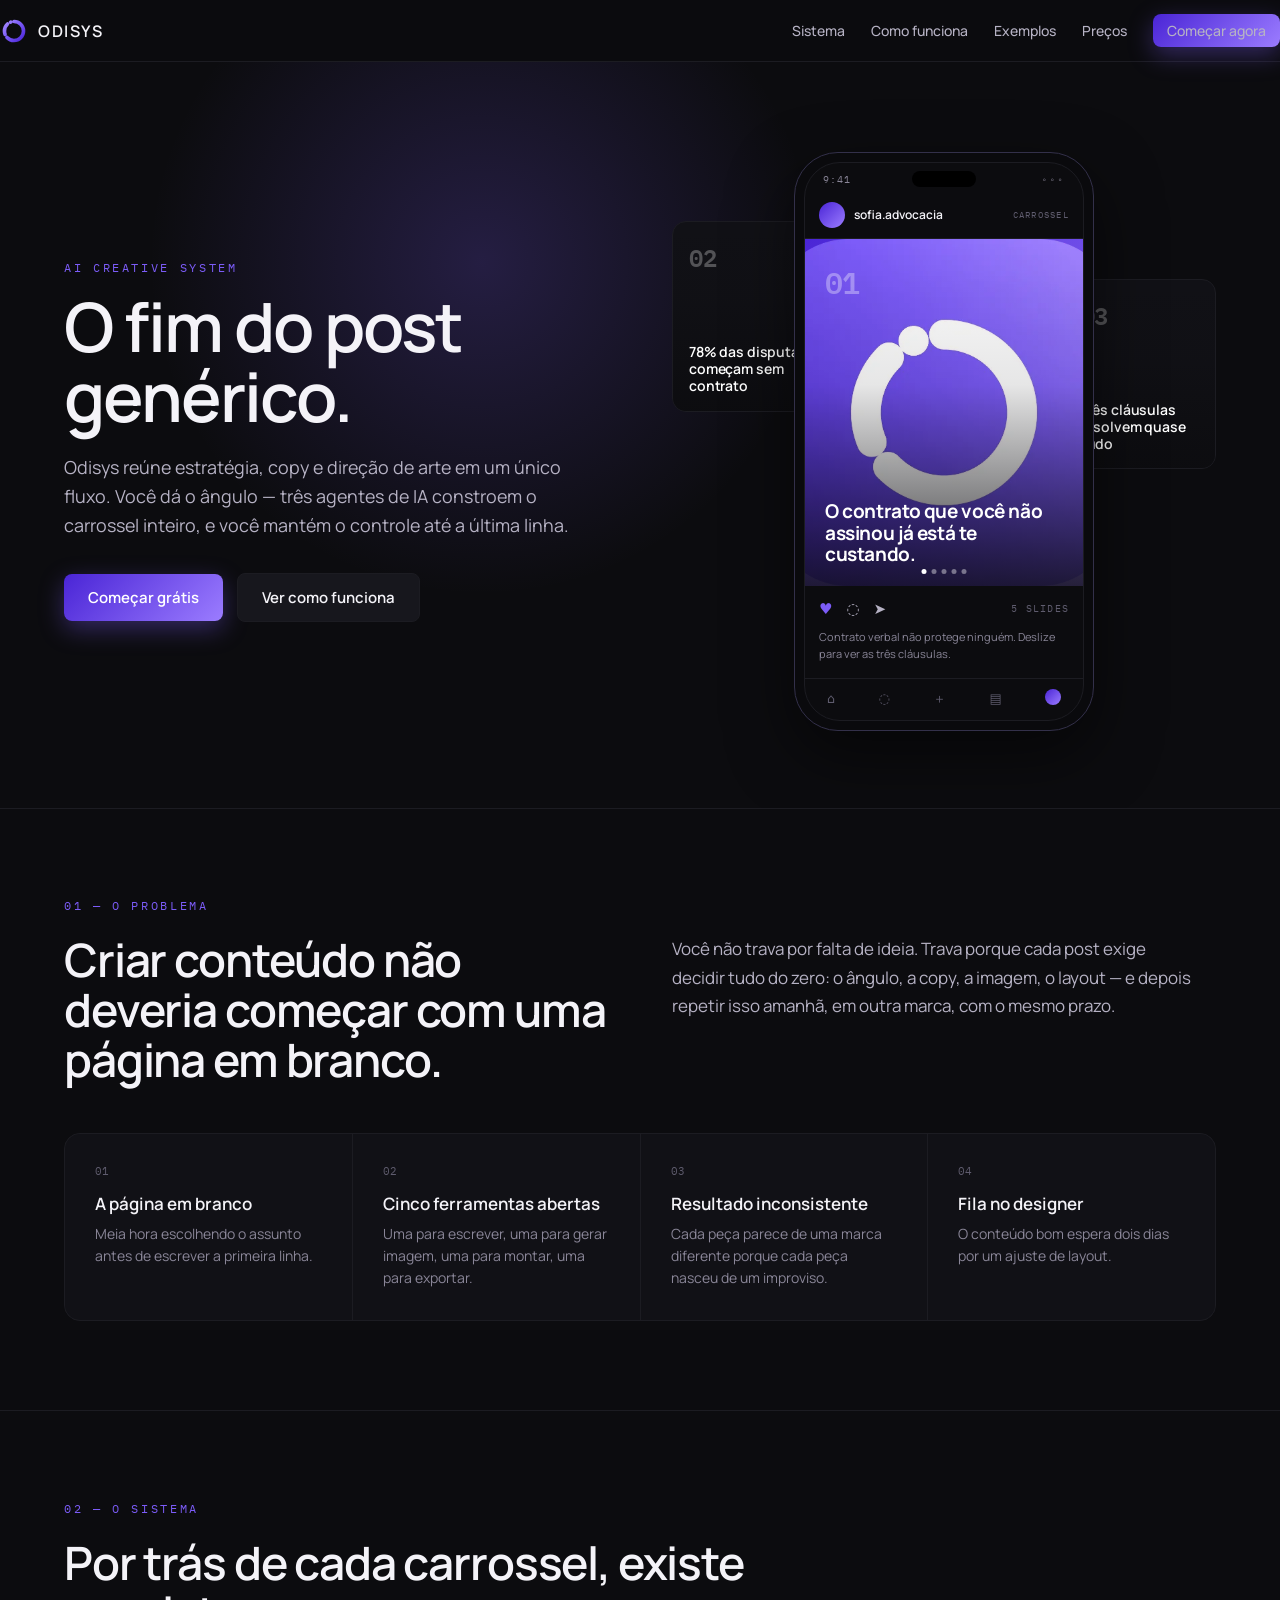
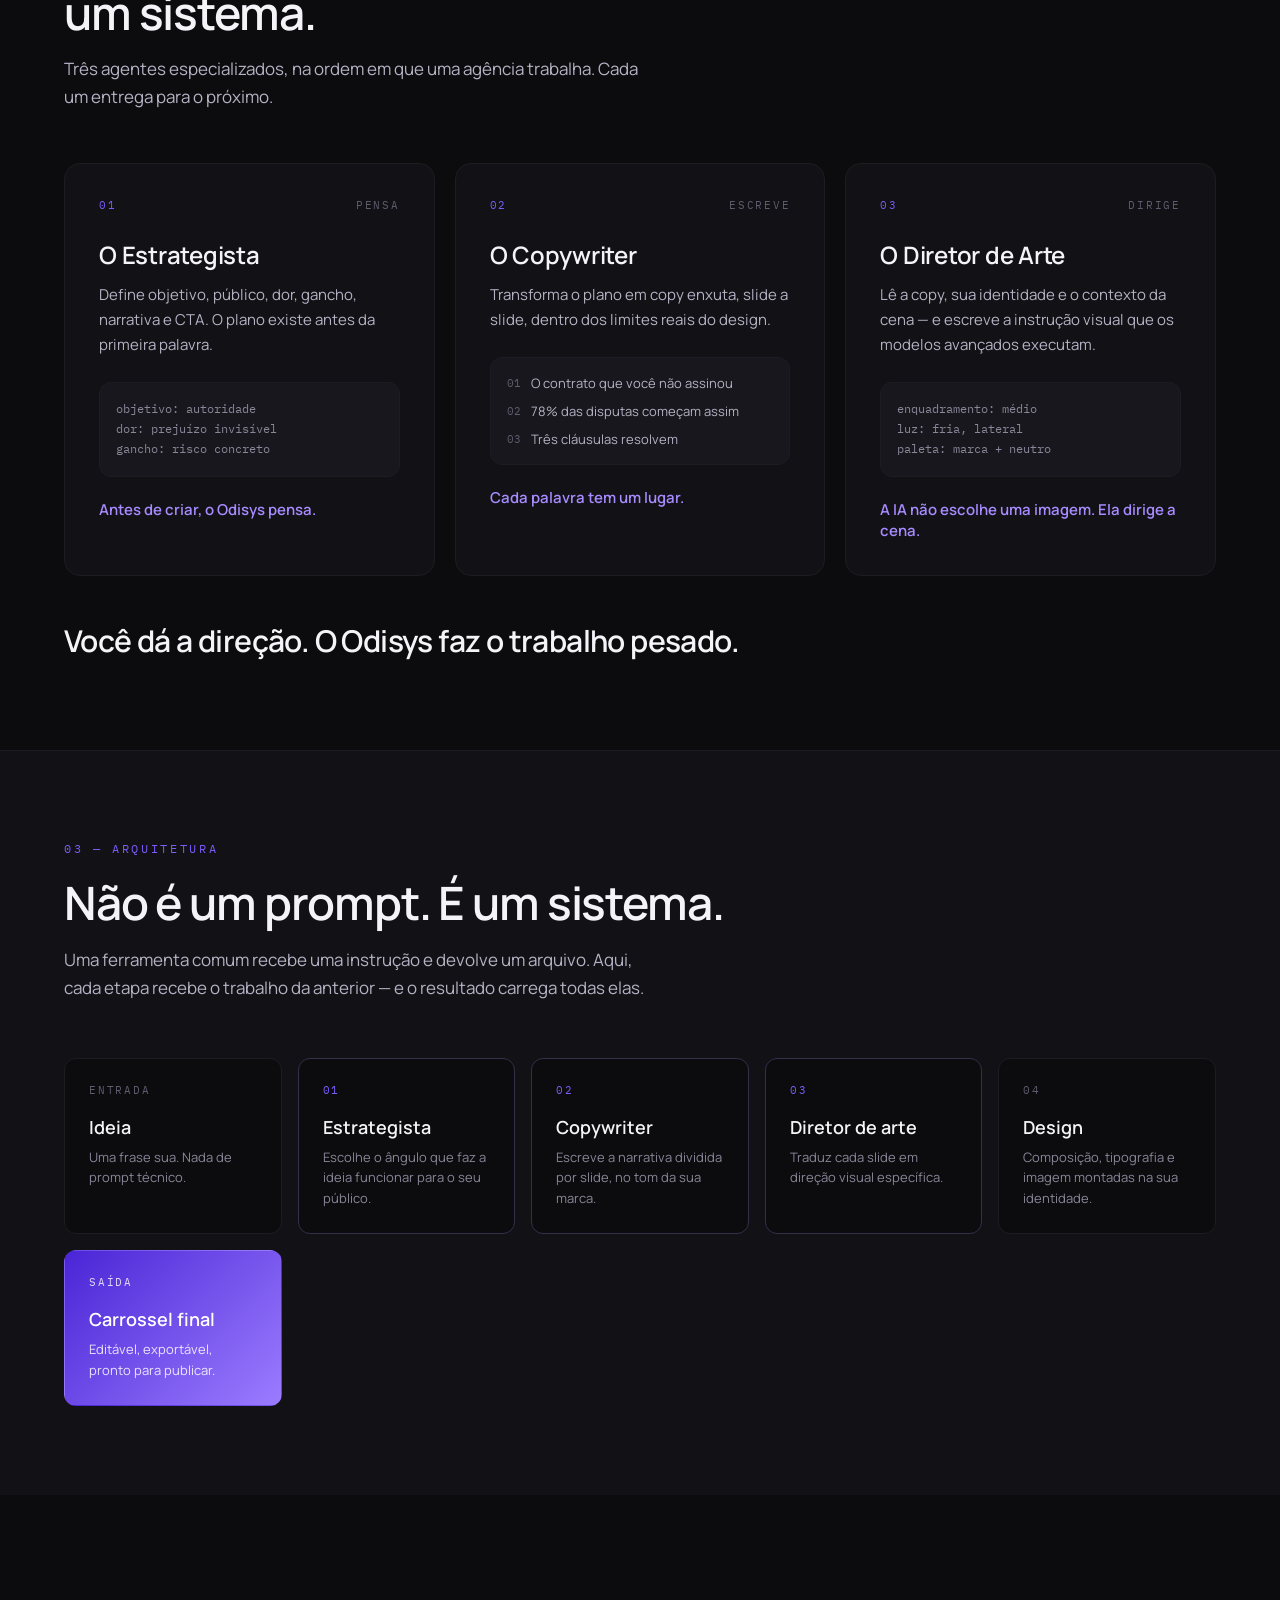
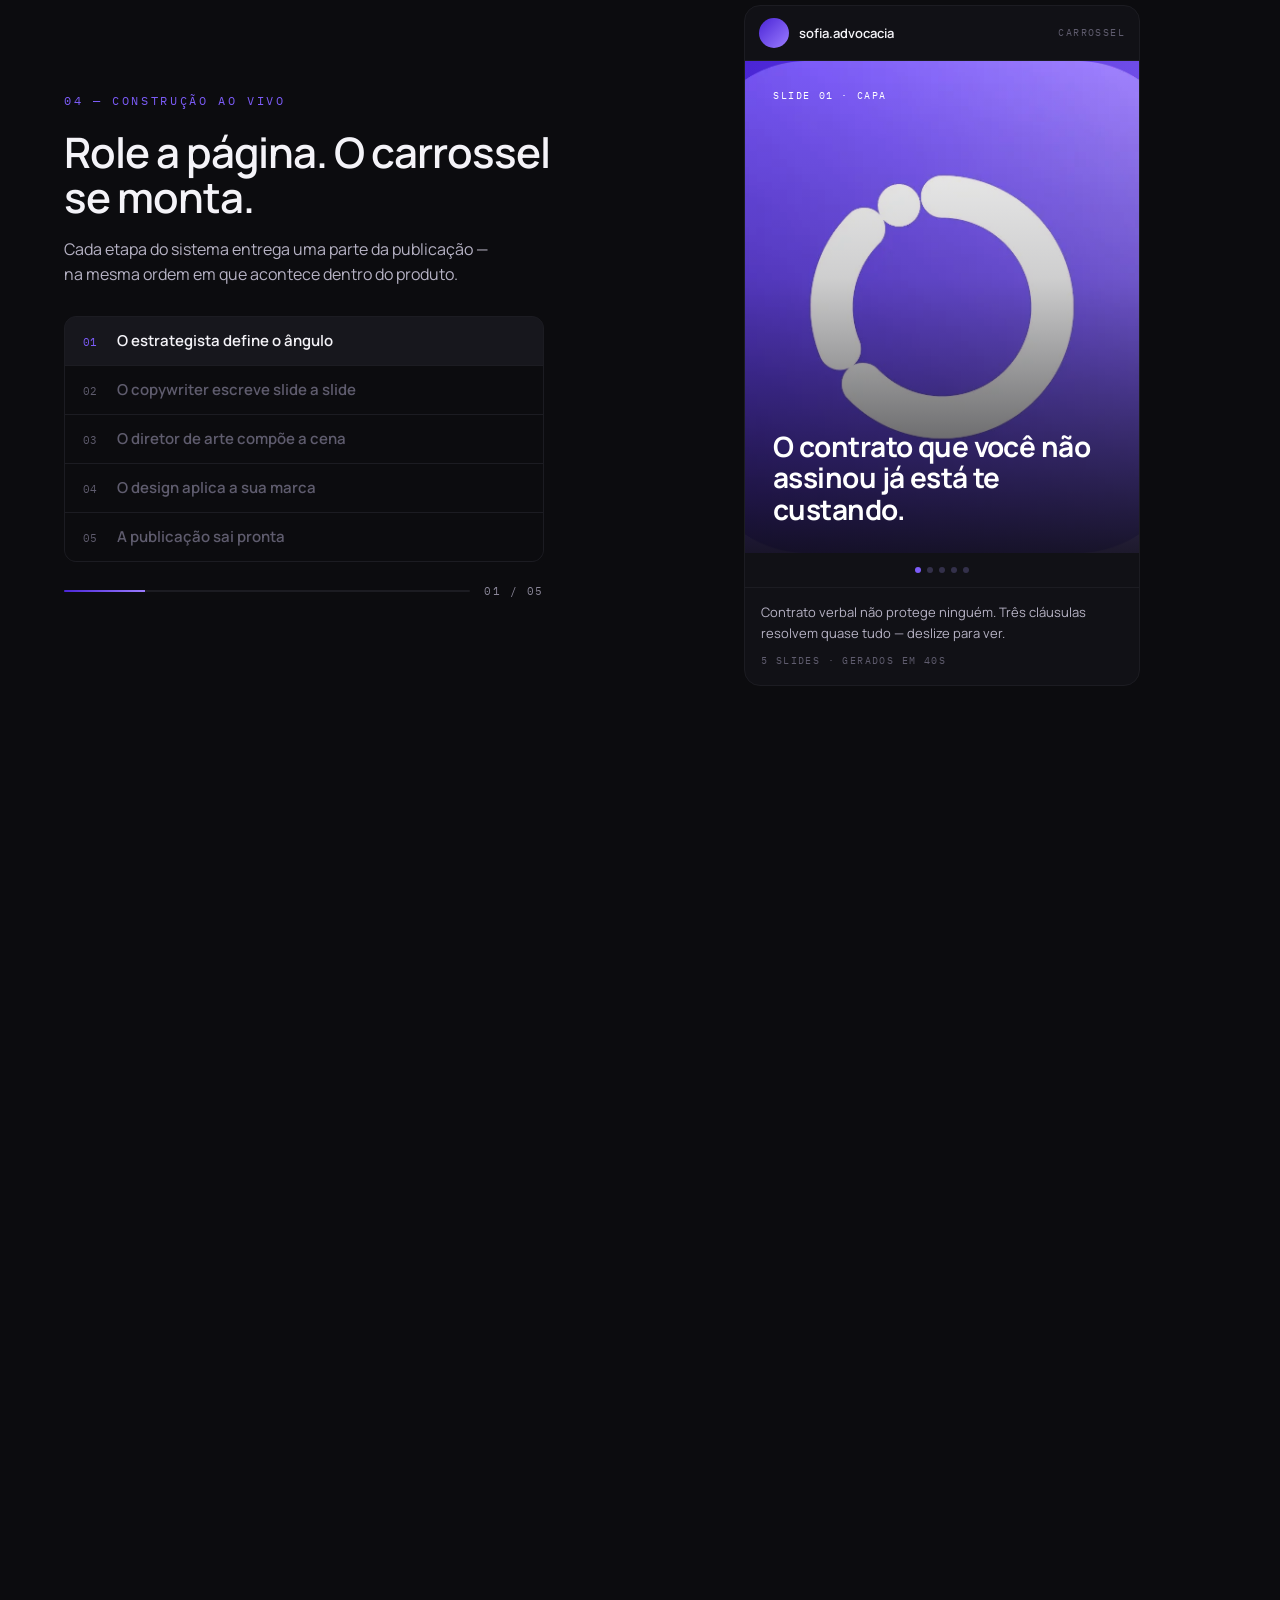
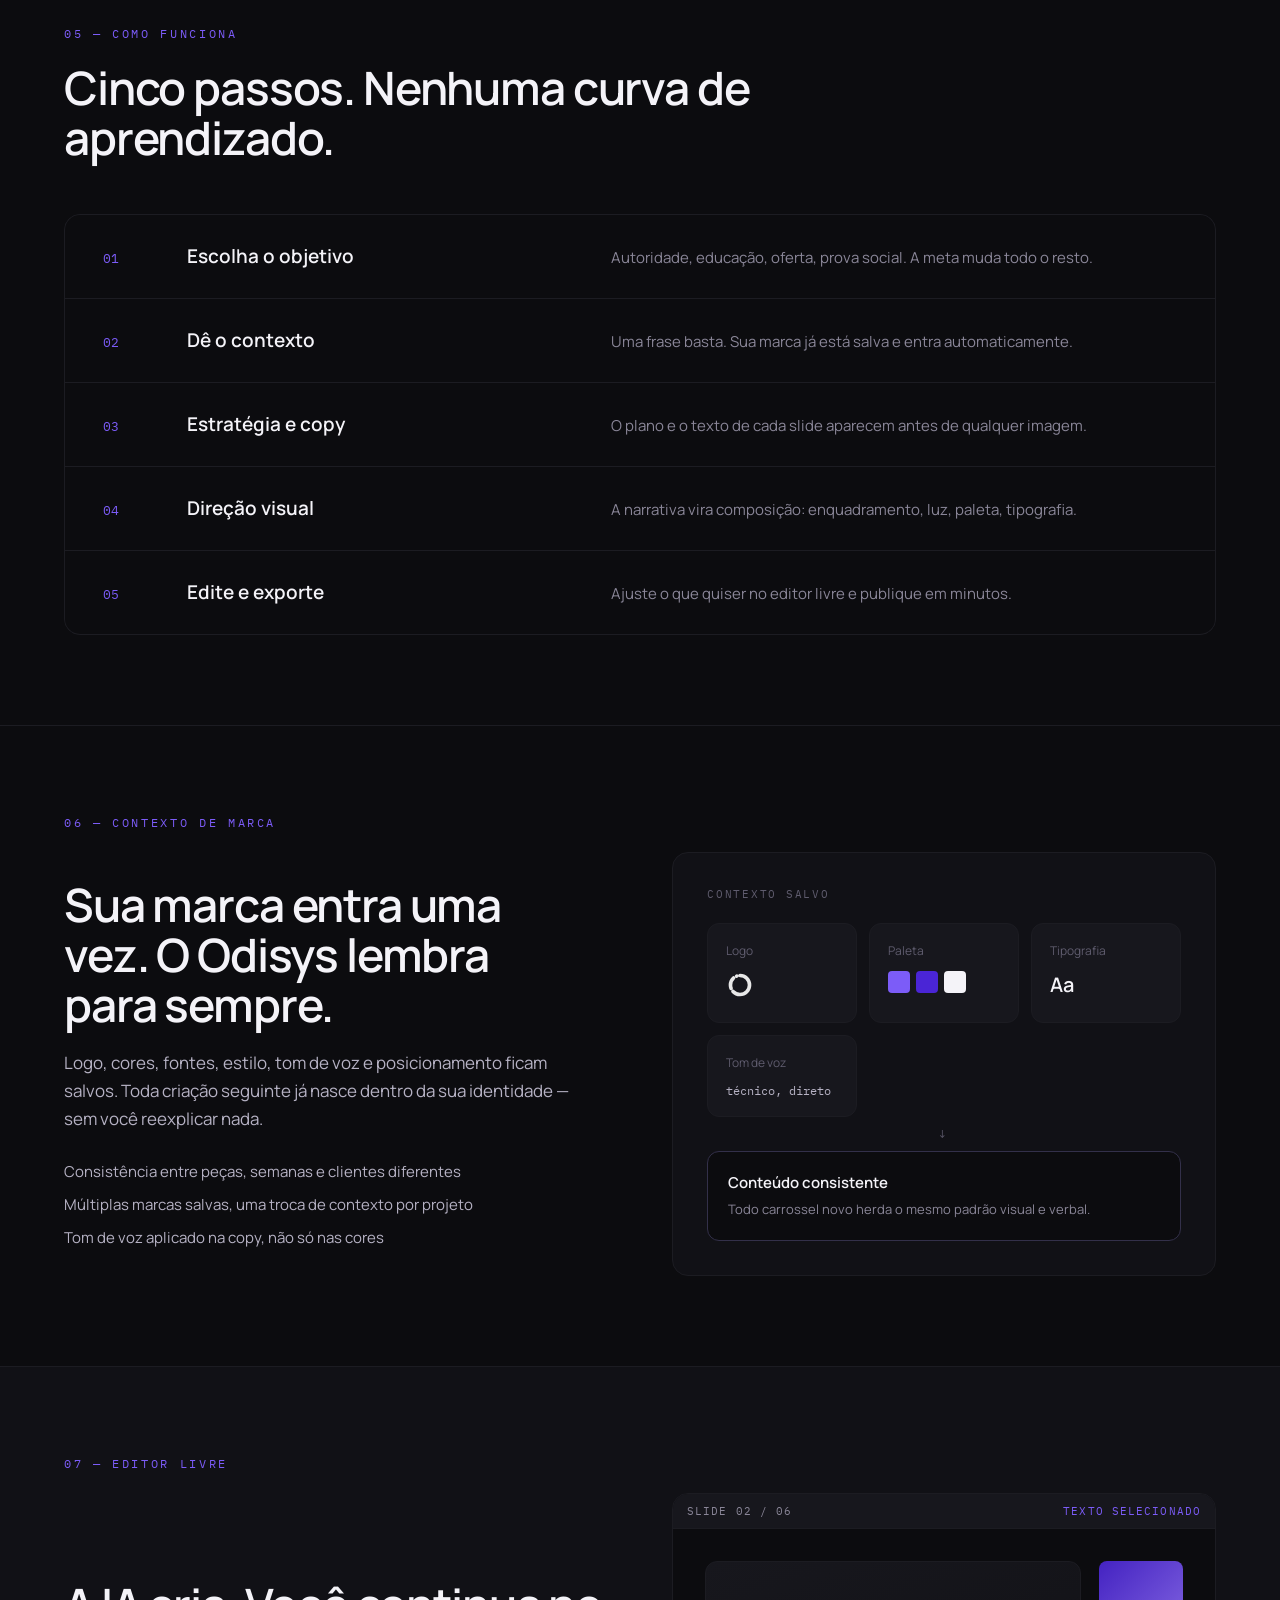
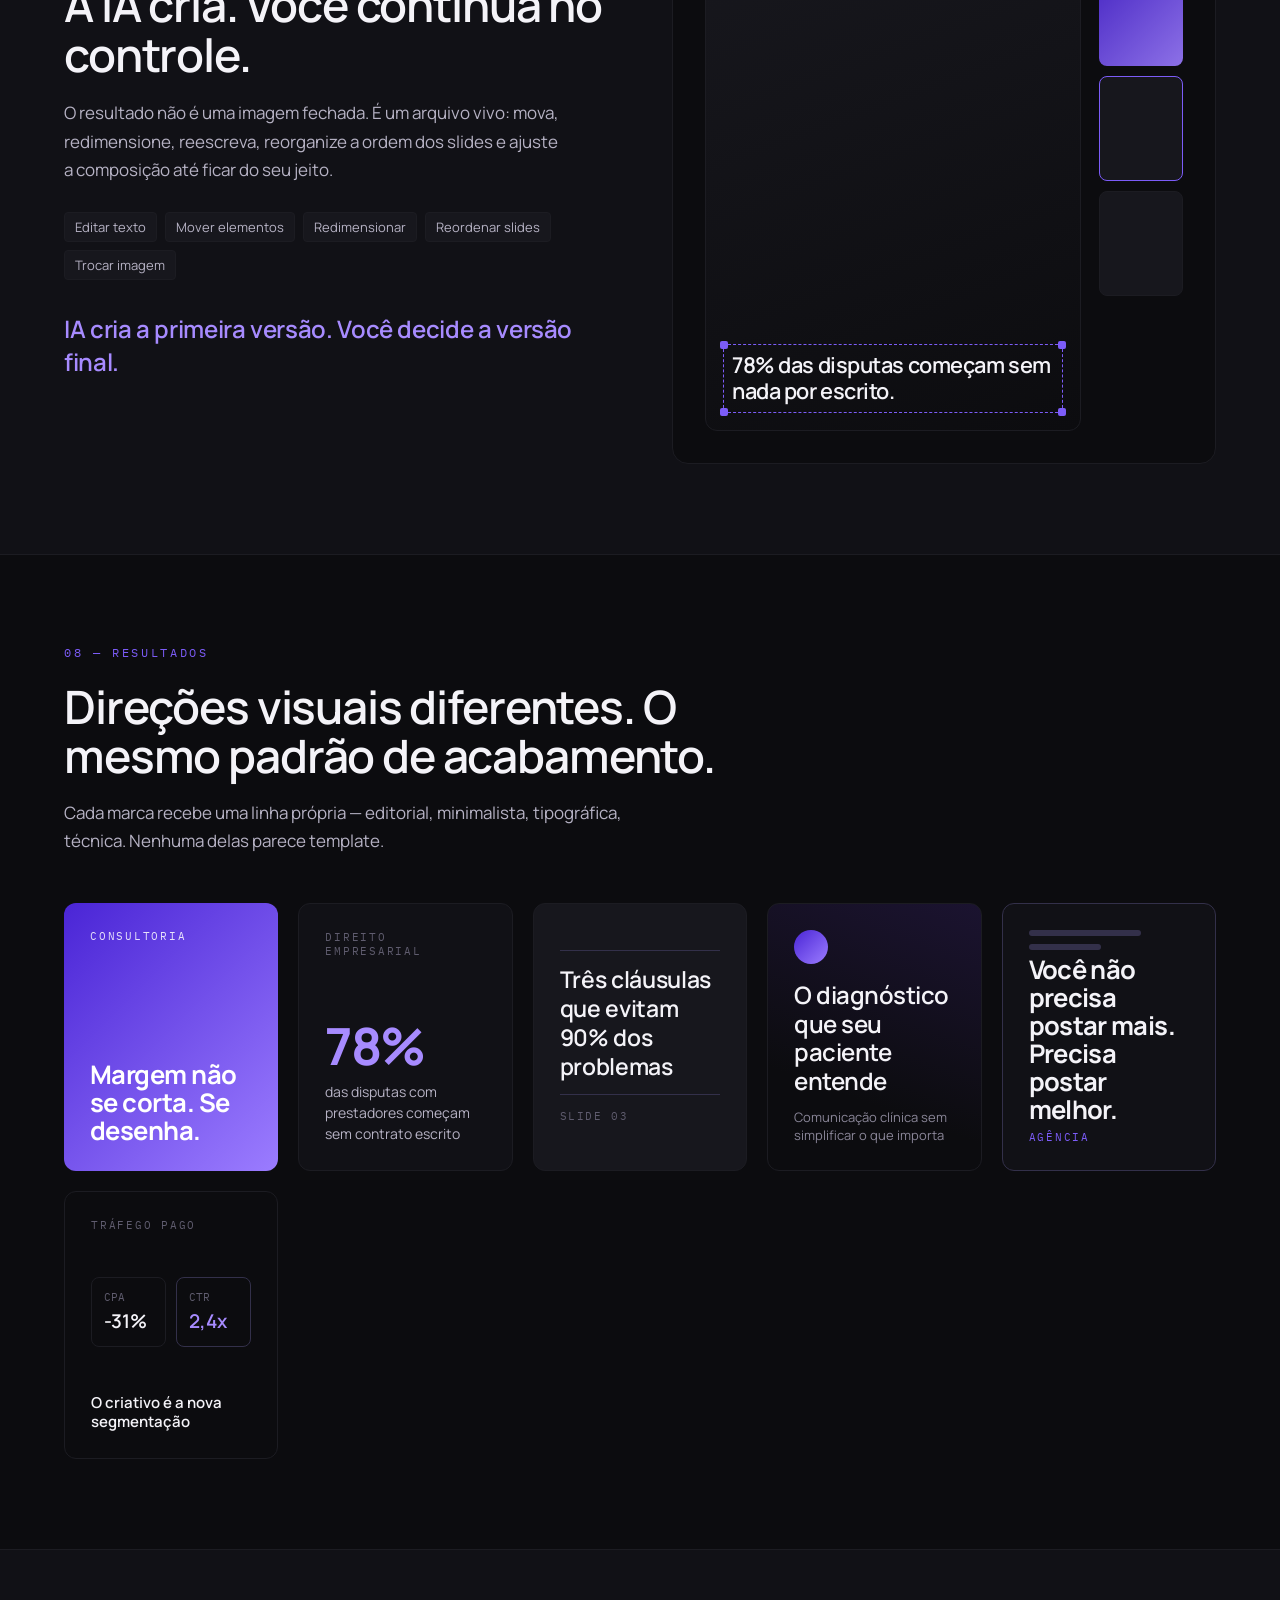
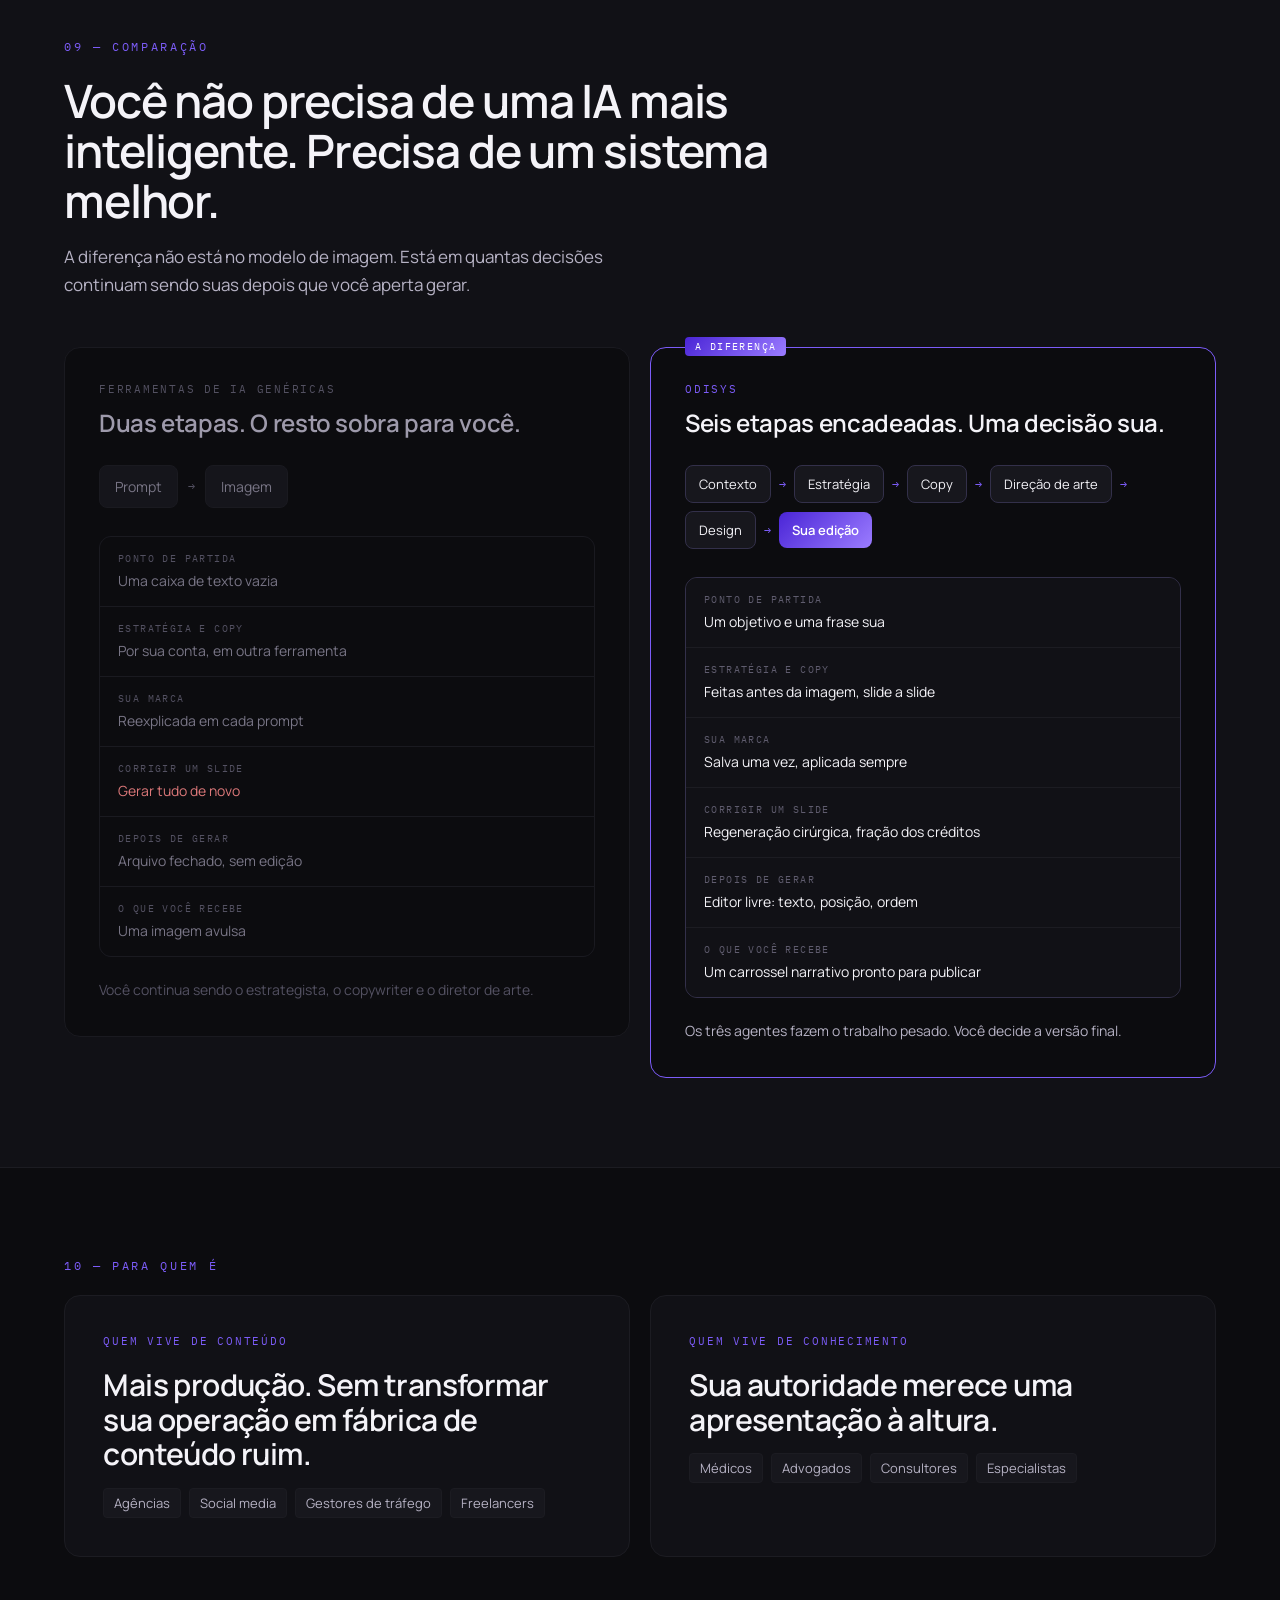
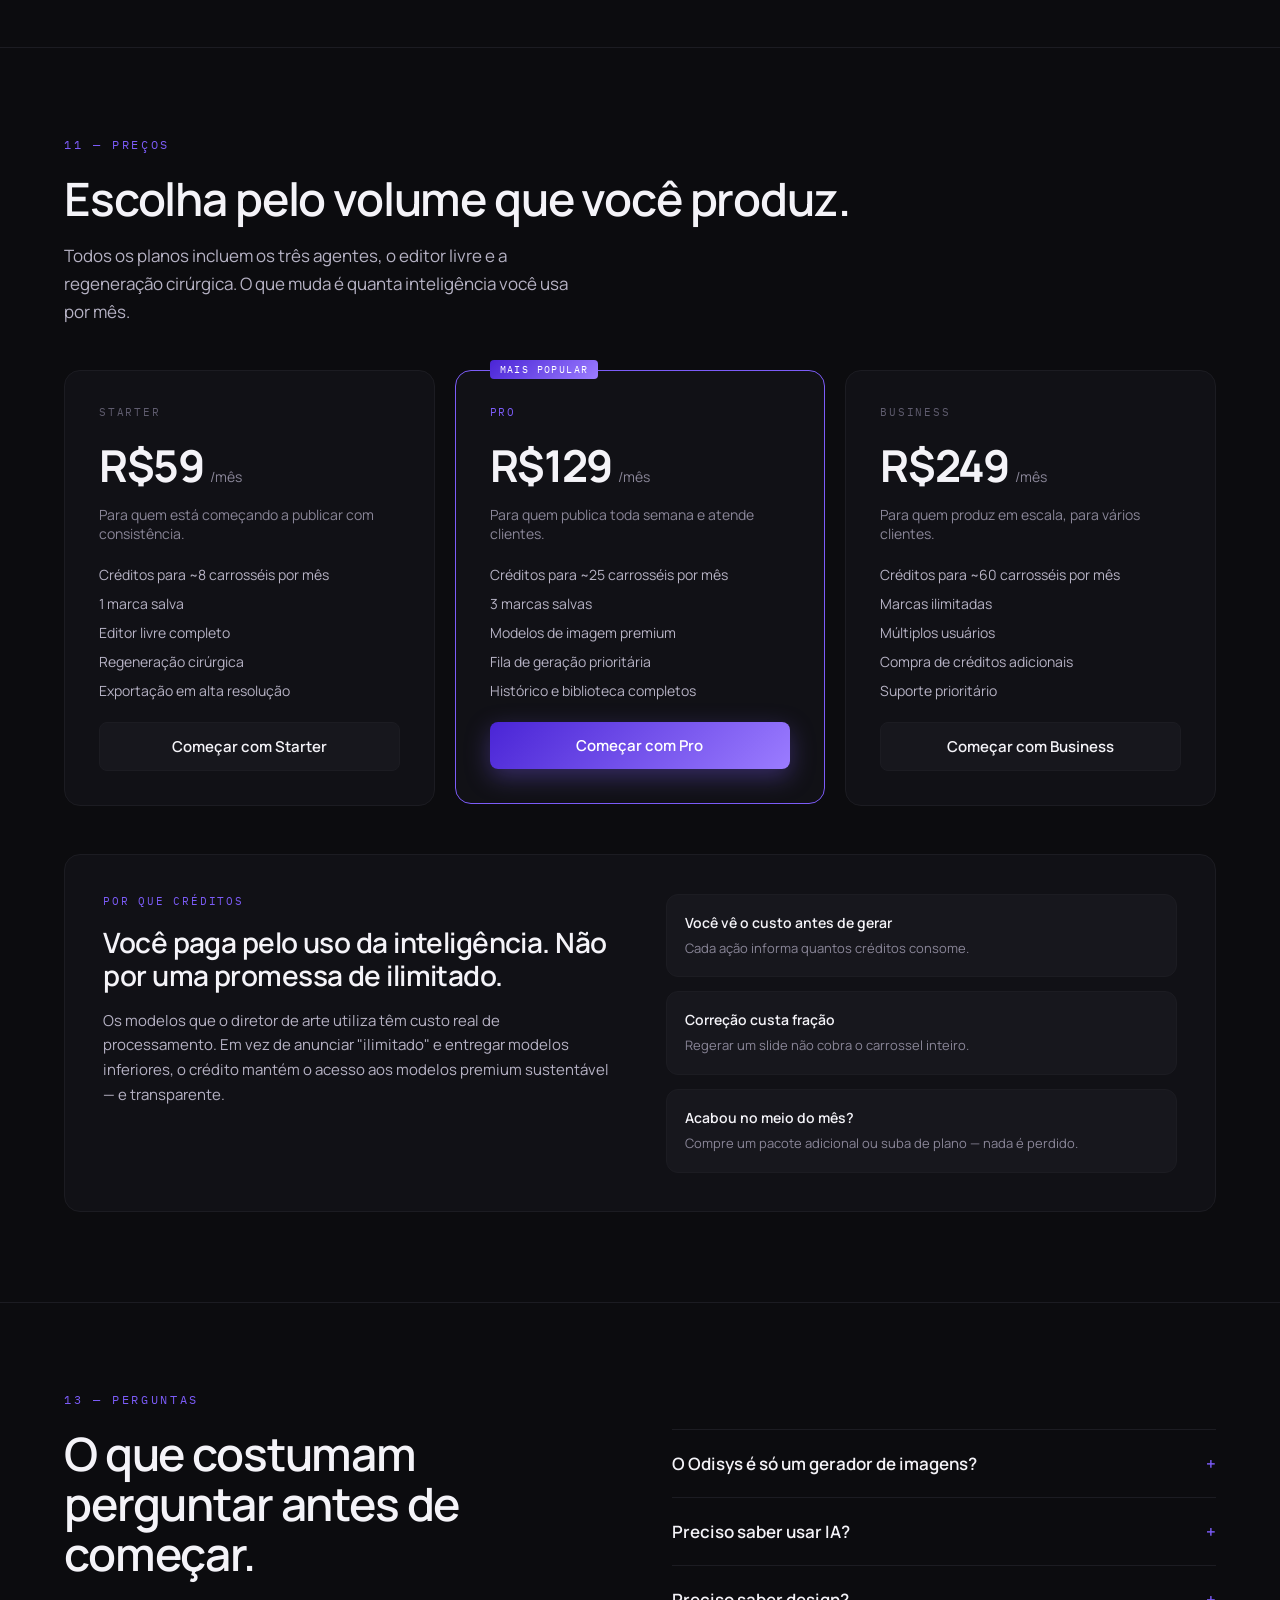
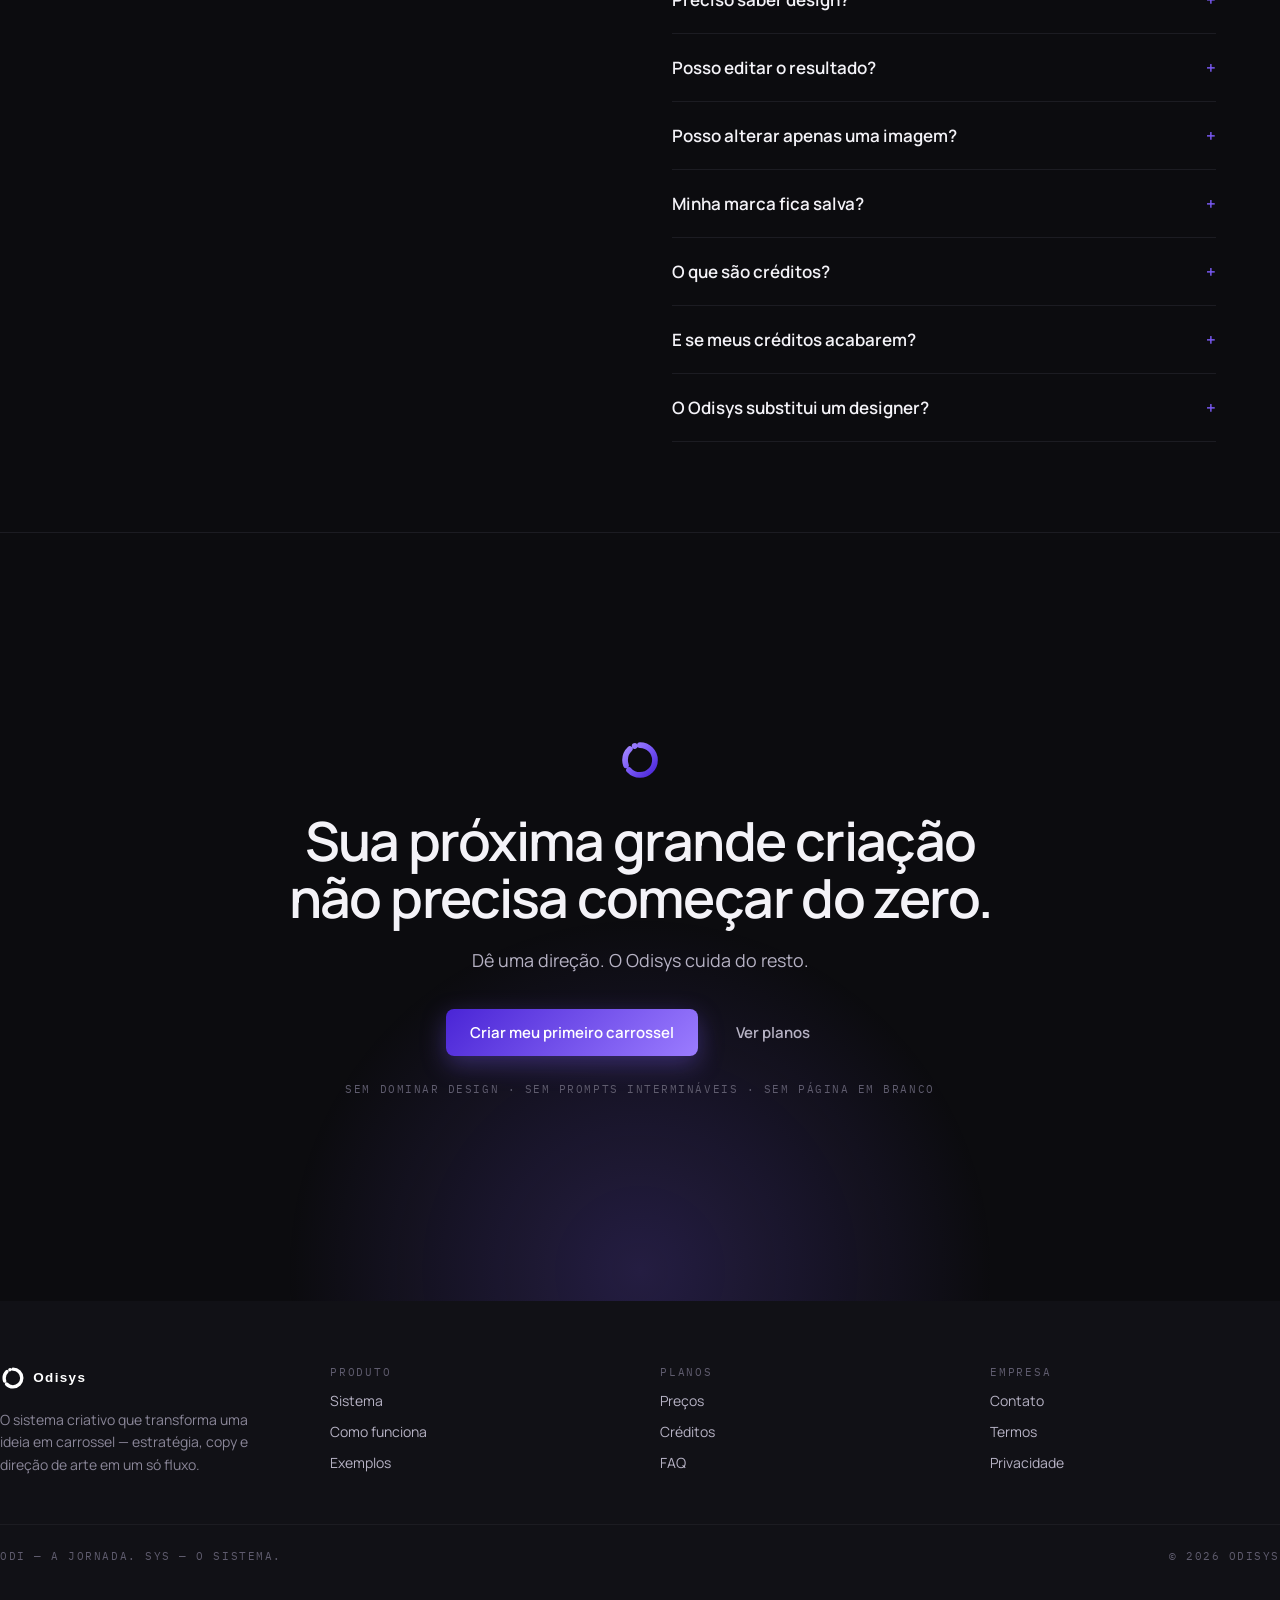
==== index.html @ 97ebe808 "Liga os CTAs dos planos ao checkout público do app Co-Authored-By: Claude Opus 5.5 <noreply@anthropi" ====
<!DOCTYPE html>
<html lang="pt-BR">
<head>
<!-- Google Tag Manager -->
<script>(function(w,d,s,l,i){w[l]=w[l]||[];w[l].push({'gtm.start':
new Date().getTime(),event:'gtm.js'});var f=d.getElementsByTagName(s)[0],
j=d.createElement(s),dl=l!='dataLayer'?'&l='+l:'';j.async=true;j.src=
'https://www.googletagmanager.com/gtm.js?id='+i+dl;f.parentNode.insertBefore(j,f);
})(window,document,'script','dataLayer','GTM-TQBQ5R4G');</script>
<!-- End Google Tag Manager -->
<meta charset="utf-8">
<meta name="viewport" content="width=device-width, initial-scale=1">

<!-- ==========================================================================
     DOMÍNIO CANÔNICO
     Todas as URLs absolutas abaixo (canonical, og:url, og:image, twitter:image,
     JSON-LD) usam https://odisys.com.br — troque para o domínio real de produção
     com um localizar-e-substituir aqui, em robots.txt e em sitemap.xml.
     ========================================================================== -->

<!-- ===== SEO primário ===== -->
<title>Gerador de Carrosséis com IA para Instagram | Odisys</title>
<meta name="description" content="Crie carrosséis profissionais para Instagram e LinkedIn em minutos. A IA da Odisys cuida de estratégia, copy e direção de arte com a sua marca. Comece grátis.">
<link rel="canonical" href="https://odisys.com.br/">
<meta name="robots" content="index, follow, max-image-preview:large, max-snippet:-1, max-video-preview:-1">
<meta name="author" content="Odisys">
<meta name="theme-color" content="#0C0C0F">
<meta name="color-scheme" content="dark">

<!-- ===== Open Graph (WhatsApp, LinkedIn, Facebook, Telegram) ===== -->
<meta property="og:type" content="website">
<meta property="og:site_name" content="Odisys">
<meta property="og:locale" content="pt_BR">
<meta property="og:url" content="https://odisys.com.br/">
<meta property="og:title" content="Odisys — Carrosséis de alto impacto, criados por um sistema de IA">
<meta property="og:description" content="Estratégia, copy e direção de arte em um único fluxo. Você dá o ângulo — três agentes de IA constroem o carrossel inteiro, e você mantém o controle até a última linha.">
<meta property="og:image" content="https://odisys.com.br/assets/og/og-image.png">
<meta property="og:image:secure_url" content="https://odisys.com.br/assets/og/og-image.png">
<meta property="og:image:type" content="image/png">
<meta property="og:image:width" content="1200">
<meta property="og:image:height" content="630">
<meta property="og:image:alt" content="Card do Odisys: sistema de IA que gera carrosséis de alto impacto para redes sociais">

<!-- ===== Twitter / X ===== -->
<meta name="twitter:card" content="summary_large_image">
<meta name="twitter:title" content="Odisys — Carrosséis de alto impacto, criados por um sistema de IA">
<meta name="twitter:description" content="Estratégia, copy e direção de arte em um único fluxo. Você dá o ângulo — três agentes de IA constroem o carrossel inteiro.">
<meta name="twitter:image" content="https://odisys.com.br/assets/og/og-image.png">
<meta name="twitter:image:alt" content="Card do Odisys: sistema de IA que gera carrosséis de alto impacto para redes sociais">

<!-- ===== Favicons e ícones de toque ===== -->
<link rel="icon" href="assets/logo/favicon.svg" type="image/svg+xml">
<link rel="icon" href="assets/logo/favicon-96x96.png" sizes="96x96" type="image/png">
<link rel="apple-touch-icon" href="assets/logo/apple-touch-icon.png" sizes="180x180">
<link rel="manifest" href="site.webmanifest">

<!-- ===== Performance ===== -->
<link rel="preconnect" href="https://fonts.googleapis.com">
<link rel="preconnect" href="https://fonts.gstatic.com" crossorigin>

<link rel="stylesheet" href="css/styles.css">

<!-- ===== Dados estruturados: produto SaaS ===== -->
<script type="application/ld+json">
{
  "@context": "https://schema.org",
  "@type": "SoftwareApplication",
  "name": "Odisys",
  "url": "https://odisys.com.br/",
  "applicationCategory": "DesignApplication",
  "applicationSubCategory": "Geração de carrosséis com inteligência artificial",
  "operatingSystem": "Web",
  "inLanguage": "pt-BR",
  "description": "Sistema criativo de IA que gera carrosséis para Instagram e LinkedIn unindo estratégia, copywriting e direção de arte em um único fluxo, aplicando automaticamente a identidade da sua marca.",
  "image": "https://odisys.com.br/assets/og/og-image.png",
  "featureList": [
    "Estratégia de conteúdo gerada por IA",
    "Copywriting slide a slide",
    "Direção de arte automatizada",
    "Contexto de marca salvo e reaplicado",
    "Editor livre de texto, posição e ordem dos slides",
    "Regeneração cirúrgica de um único slide",
    "Exportação em alta resolução"
  ],
  "offers": [
    {
      "@type": "Offer",
      "name": "Starter",
      "price": "59.00",
      "priceCurrency": "BRL",
      "url": "https://odisys.com.br/#precos",
      "availability": "https://schema.org/InStock"
    },
    {
      "@type": "Offer",
      "name": "Pro",
      "price": "129.00",
      "priceCurrency": "BRL",
      "url": "https://odisys.com.br/#precos",
      "availability": "https://schema.org/InStock"
    },
    {
      "@type": "Offer",
      "name": "Business",
      "price": "249.00",
      "priceCurrency": "BRL",
      "url": "https://odisys.com.br/#precos",
      "availability": "https://schema.org/InStock"
    }
  ],
  "publisher": {
    "@type": "Organization",
    "name": "Odisys",
    "url": "https://odisys.com.br/",
    "logo": "https://odisys.com.br/assets/logo/icon-512.png"
  }
}
</script>

<!-- ===== Dados estruturados: FAQ (espelha a seção #faq) ===== -->
<script type="application/ld+json">
{
  "@context": "https://schema.org",
  "@type": "FAQPage",
  "inLanguage": "pt-BR",
  "mainEntity": [
    {
      "@type": "Question",
      "name": "O Odisys é só um gerador de imagens?",
      "acceptedAnswer": {
        "@type": "Answer",
        "text": "Não. A imagem é a última etapa. Antes dela existem estratégia, copy estruturada slide a slide e direção de arte — é isso que separa um carrossel de uma imagem bonita solta."
      }
    },
    {
      "@type": "Question",
      "name": "Preciso saber usar IA?",
      "acceptedAnswer": {
        "@type": "Answer",
        "text": "Não. Você escreve em português comum o que quer comunicar. Quem escreve prompt técnico é o diretor de arte, internamente."
      }
    },
    {
      "@type": "Question",
      "name": "Preciso saber design?",
      "acceptedAnswer": {
        "@type": "Answer",
        "text": "Não. A composição já sai aplicada na sua identidade. O editor existe para ajustes, não para você montar do zero."
      }
    },
    {
      "@type": "Question",
      "name": "Posso editar o resultado?",
      "acceptedAnswer": {
        "@type": "Answer",
        "text": "Sim, tudo. Texto, posição, tamanho, ordem dos slides e elementos visuais. O arquivo continua aberto até você exportar."
      }
    },
    {
      "@type": "Question",
      "name": "Posso alterar apenas uma imagem?",
      "acceptedAnswer": {
        "@type": "Answer",
        "text": "Sim, com a regeneração cirúrgica. Só aquele elemento é refeito, por uma fração dos créditos, e o resto do carrossel fica intacto."
      }
    },
    {
      "@type": "Question",
      "name": "Minha marca fica salva?",
      "acceptedAnswer": {
        "@type": "Answer",
        "text": "Sim. Logo, cores, fontes, estilo e tom de voz são configurados uma vez e aplicados automaticamente em toda criação seguinte."
      }
    },
    {
      "@type": "Question",
      "name": "O que são créditos?",
      "acceptedAnswer": {
        "@type": "Answer",
        "text": "A unidade que mede o uso dos modelos de IA. Cada geração informa o custo antes de rodar, então você sabe exatamente onde seu plano está sendo aplicado."
      }
    },
    {
      "@type": "Question",
      "name": "E se meus créditos acabarem?",
      "acceptedAnswer": {
        "@type": "Answer",
        "text": "Seus projetos continuam acessíveis e editáveis. Para gerar de novo, você compra um pacote adicional ou sobe de plano — a renovação acontece no início de cada ciclo."
      }
    },
    {
      "@type": "Question",
      "name": "O Odisys substitui um designer?",
      "acceptedAnswer": {
        "@type": "Answer",
        "text": "Ele automatiza a parte repetitiva do processo e te dá autonomia para publicar sem depender de uma fila. Profissionais criativos usam o editor para as decisões finais — o sistema entrega a base, não substitui o julgamento."
      }
    }
  ]
}
</script>
</head>
<body>
<!-- Google Tag Manager (noscript) -->
<noscript><iframe src="https://www.googletagmanager.com/ns.html?id=GTM-TQBQ5R4G"
height="0" width="0" style="display:none;visibility:hidden"></iframe></noscript>
<!-- End Google Tag Manager (noscript) -->

<header style="position:sticky;top:0;z-index:50;background:rgba(12,12,15,.78);backdrop-filter:blur(10px);border-bottom:1px solid var(--border-default)">
  <nav class="nav wrap" style="padding-left:0;padding-right:0">
    <a href="#top" class="nav-brand">
      <img src="assets/logo/isotipo-gradiente.svg" alt="" aria-hidden="true" width="28" height="28">
      <span>ODISYS</span>
    </a>
    <div class="nav-links">
      <a href="#sistema">Sistema</a>
      <a href="#como-funciona">Como funciona</a>
      <a href="#exemplos">Exemplos</a>
      <a href="#precos">Preços</a>
      <a href="https://app.odisys.com.br/login" class="btn btn-primary btn-sm">Começar agora</a>
    </div>
  </nav>
</header>

<main>

  <!-- HERO -->
  <section id="top" class="hero wrap">
    <div class="hero-glow"></div>
    <div class="hero-grid">
      <div>
        <div class="eyebrow" style="margin-bottom:16px">AI Creative System</div>
        <h1>O fim do post genérico.</h1>
        <p class="lead">Odisys reúne estratégia, copy e direção de arte em um único fluxo. Você dá o ângulo — três agentes de IA constroem o carrossel inteiro, e você mantém o controle até a última linha.</p>
        <div class="hero-ctas">
          <a href="#precos" class="btn btn-primary btn-lg">Começar grátis</a>
          <a href="#como-funciona" class="btn btn-secondary btn-lg">Ver como funciona</a>
        </div>
      </div>

      <div class="hero-visual">
        <div class="hero-float hero-float-a">
          <div class="hero-float-overlay">
            <span class="hero-float-num">02</span>
            <span class="hero-float-text">78% das disputas começam sem contrato</span>
          </div>
        </div>

        <div class="hero-float hero-float-b">
          <div class="hero-float-overlay">
            <span class="hero-float-num">03</span>
            <span class="hero-float-text">Três cláusulas resolvem quase tudo</span>
          </div>
        </div>

        <div class="hero-phone">
          <div class="hero-phone-screen">
            <div class="hero-phone-statusbar">
              <span>9:41</span>
              <span class="hero-phone-notch"></span>
              <span class="hero-phone-dots">◦◦◦</span>
            </div>
            <div class="hero-phone-igheader">
              <span class="avatar"></span>
              <span class="user">sofia.advocacia</span>
              <span class="kind">Carrossel</span>
            </div>
            <div class="hero-phone-post">
              <img src="assets/img/slide-01-cover.webp" class="hero-phone-post-img" width="520" height="520" decoding="async" fetchpriority="high"
                   alt="Prévia de um carrossel de marketing gerado por inteligência artificial: slide de capa sobre contratos exibido no feed do Instagram">
              <div class="hero-phone-post-overlay"></div>
              <div class="hero-phone-post-text">
                <span class="hero-phone-post-num">01</span>
                <span class="hero-phone-post-headline">O contrato que você não assinou já está te custando.</span>
              </div>
              <div class="hero-phone-post-dots">
                <span class="on"></span><span></span><span></span><span></span><span></span>
              </div>
            </div>
            <div class="hero-phone-actions">
              <span class="heart">♥</span><span>◌</span><span>➤</span>
              <span class="hero-phone-actions-count">5 SLIDES</span>
            </div>
            <div class="hero-phone-caption">Contrato verbal não protege ninguém. Deslize para ver as três cláusulas.</div>
            <div class="hero-phone-nav">
              <span>⌂</span><span>◌</span><span>＋</span><span>▤</span>
              <span class="hero-phone-nav-avatar"></span>
            </div>
          </div>
        </div>
      </div>
    </div>
  </section>

  <!-- 01 PROBLEMA -->
  <section class="section wrap">
    <div class="eyebrow">01 — O problema</div>
    <div class="section-header">
      <h2 class="section-title">Criar conteúdo não deveria começar com uma página em branco.</h2>
      <p class="section-desc">Você não trava por falta de ideia. Trava porque cada post exige decidir tudo do zero: o ângulo, a copy, a imagem, o layout — e depois repetir isso amanhã, em outra marca, com o mesmo prazo.</p>
    </div>
    <div class="problem-grid">
      <div class="problem-cell" data-reveal>
        <div class="num">01</div>
        <div class="title">A página em branco</div>
        <div class="desc">Meia hora escolhendo o assunto antes de escrever a primeira linha.</div>
      </div>
      <div class="problem-cell" data-reveal>
        <div class="num">02</div>
        <div class="title">Cinco ferramentas abertas</div>
        <div class="desc">Uma para escrever, uma para gerar imagem, uma para montar, uma para exportar.</div>
      </div>
      <div class="problem-cell" data-reveal>
        <div class="num">03</div>
        <div class="title">Resultado inconsistente</div>
        <div class="desc">Cada peça parece de uma marca diferente porque cada peça nasceu de um improviso.</div>
      </div>
      <div class="problem-cell" data-reveal>
        <div class="num">04</div>
        <div class="title">Fila no designer</div>
        <div class="desc">O conteúdo bom espera dois dias por um ajuste de layout.</div>
      </div>
    </div>
  </section>

  <!-- 02 SISTEMA -->
  <section id="sistema" class="section wrap">
    <div class="eyebrow">02 — O sistema</div>
    <h2 class="section-title" style="margin-bottom:18px;max-width:820px">Por trás de cada carrossel, existe um sistema.</h2>
    <p class="section-desc" style="margin-bottom:52px;max-width:600px">Três agentes especializados, na ordem em que uma agência trabalha. Cada um entrega para o próximo.</p>

    <div class="agents-grid">
      <div class="agent-card" data-reveal>
        <div class="agent-card-top"><span class="idx">01</span><span class="verb">Pensa</span></div>
        <div class="name">O Estrategista</div>
        <div class="desc">Define objetivo, público, dor, gancho, narrativa e CTA. O plano existe antes da primeira palavra.</div>
        <div class="snippet">
          <div>objetivo: autoridade</div>
          <div>dor: prejuízo invisível</div>
          <div>gancho: risco concreto</div>
        </div>
        <div class="tagline">Antes de criar, o Odisys pensa.</div>
      </div>

      <div class="agent-card" data-reveal>
        <div class="agent-card-top"><span class="idx">02</span><span class="verb">Escreve</span></div>
        <div class="name">O Copywriter</div>
        <div class="desc">Transforma o plano em copy enxuta, slide a slide, dentro dos limites reais do design.</div>
        <div class="snippet-list">
          <div class="row"><span class="n">01</span><span class="t">O contrato que você não assinou</span></div>
          <div class="row"><span class="n">02</span><span class="t">78% das disputas começam assim</span></div>
          <div class="row"><span class="n">03</span><span class="t">Três cláusulas resolvem</span></div>
        </div>
        <div class="tagline">Cada palavra tem um lugar.</div>
      </div>

      <div class="agent-card" data-reveal>
        <div class="agent-card-top"><span class="idx">03</span><span class="verb">Dirige</span></div>
        <div class="name">O Diretor de Arte</div>
        <div class="desc">Lê a copy, sua identidade e o contexto da cena — e escreve a instrução visual que os modelos avançados executam.</div>
        <div class="snippet">
          <div>enquadramento: médio</div>
          <div>luz: fria, lateral</div>
          <div>paleta: marca + neutro</div>
        </div>
        <div class="tagline">A IA não escolhe uma imagem. Ela dirige a cena.</div>
      </div>
    </div>
    <div class="system-closer">Você dá a direção. O Odisys faz o trabalho pesado.</div>
  </section>

  <!-- 03 ARQUITETURA -->
  <section class="section section-shaded">
    <div class="wrap">
      <div class="eyebrow">03 — Arquitetura</div>
      <h2 class="section-title" style="margin-bottom:18px;max-width:760px">Não é um prompt. É um sistema.</h2>
      <p class="section-desc" style="margin-bottom:56px;max-width:600px">Uma ferramenta comum recebe uma instrução e devolve um arquivo. Aqui, cada etapa recebe o trabalho da anterior — e o resultado carrega todas elas.</p>

      <div class="pipeline-grid">
        <div class="pipeline-cell" data-reveal>
          <div class="tag-label">ENTRADA</div>
          <div class="name">Ideia</div>
          <div class="desc">Uma frase sua. Nada de prompt técnico.</div>
        </div>
        <div class="pipeline-cell is-step" data-reveal>
          <div class="tag-label">01</div>
          <div class="name">Estrategista</div>
          <div class="desc">Escolhe o ângulo que faz a ideia funcionar para o seu público.</div>
        </div>
        <div class="pipeline-cell is-step" data-reveal>
          <div class="tag-label">02</div>
          <div class="name">Copywriter</div>
          <div class="desc">Escreve a narrativa dividida por slide, no tom da sua marca.</div>
        </div>
        <div class="pipeline-cell is-step" data-reveal>
          <div class="tag-label">03</div>
          <div class="name">Diretor de arte</div>
          <div class="desc">Traduz cada slide em direção visual específica.</div>
        </div>
        <div class="pipeline-cell" data-reveal>
          <div class="tag-label">04</div>
          <div class="name">Design</div>
          <div class="desc">Composição, tipografia e imagem montadas na sua identidade.</div>
        </div>
        <div class="pipeline-cell is-output" data-reveal>
          <div class="tag-label">SAÍDA</div>
          <div class="name">Carrossel final</div>
          <div class="desc">Editável, exportável, pronto para publicar.</div>
        </div>
      </div>
    </div>
  </section>

  <!-- 04 CONSTRUÇÃO AO VIVO (scroll-driven carousel) -->
  <section class="carousel-scroll-section" data-carousel-scroll>
    <div class="carousel-sticky">
      <div class="carousel-sticky-inner">
        <div>
          <div class="eyebrow">04 — Construção ao vivo</div>
          <h2>Role a página. O carrossel se monta.</h2>
          <p class="lead">Cada etapa do sistema entrega uma parte da publicação — na mesma ordem em que acontece dentro do produto.</p>

          <div class="step-list">
            <div class="step-row" data-carousel-step><span class="n">01</span><span class="t">O estrategista define o ângulo</span></div>
            <div class="step-row" data-carousel-step><span class="n">02</span><span class="t">O copywriter escreve slide a slide</span></div>
            <div class="step-row" data-carousel-step><span class="n">03</span><span class="t">O diretor de arte compõe a cena</span></div>
            <div class="step-row" data-carousel-step><span class="n">04</span><span class="t">O design aplica a sua marca</span></div>
            <div class="step-row" data-carousel-step><span class="n">05</span><span class="t">A publicação sai pronta</span></div>
          </div>

          <div class="progress-row">
            <div class="progress-track"><div class="progress-bar" data-carousel-bar></div></div>
            <span class="progress-counter" data-carousel-counter>01 / 05</span>
          </div>
        </div>

        <div class="ig-post">
          <div class="ig-post-head">
            <span class="avatar"></span>
            <span class="user">sofia.advocacia</span>
            <span class="kind">Carrossel</span>
          </div>
          <div class="ig-viewport">
            <div class="ig-track" data-carousel-track>
              <div class="ig-slide" data-carousel-slide style="background:var(--gradient-odisys);color:#fff">
                <img class="ig-slide-media" src="assets/img/slide-01-cover.webp" width="520" height="520" loading="lazy" decoding="async"
                     alt="Slide de capa de um carrossel para Instagram criado pela IA do Odisys, com direção de arte aplicada à identidade da marca">
                <div class="ig-slide-overlay"></div>
                <div class="ig-slide-inner">
                  <div class="ig-slide-content" style="font-family:var(--font-mono);font-size:10px;letter-spacing:.16em;opacity:.85">SLIDE 01 · CAPA</div>
                  <div class="ig-slide-content" style="font-size:clamp(20px,2.2vw,28px);font-weight:700;line-height:1.12;letter-spacing:-.02em">O contrato que você não assinou já está te custando.</div>
                </div>
              </div>
              <div class="ig-slide" data-carousel-slide style="background:var(--surface-2)">
                <div class="ig-slide-overlay"></div>
                <div class="ig-slide-inner">
                  <div class="ig-slide-content" style="font-family:var(--font-mono);font-size:10px;letter-spacing:.16em;color:var(--text-faint)">SLIDE 02 · DADO</div>
                  <div class="ig-slide-content">
                    <div style="font-size:clamp(38px,4.4vw,58px);font-weight:700;letter-spacing:-.03em;line-height:1;color:var(--lumen)">78%</div>
                    <div style="font-size:15px;line-height:1.5;color:var(--text-secondary);margin-top:12px">das disputas com prestadores começam sem nada por escrito</div>
                  </div>
                </div>
              </div>
              <div class="ig-slide" data-carousel-slide style="background:linear-gradient(190deg,#1b1330,#0c0c0f 72%)">
                <div class="ig-slide-overlay"></div>
                <div class="ig-slide-inner">
                  <div class="ig-slide-content" style="font-family:var(--font-mono);font-size:10px;letter-spacing:.16em;color:var(--text-faint)">SLIDE 03 · CENA</div>
                  <div class="ig-slide-content">
                    <div style="font-size:clamp(19px,2vw,25px);font-weight:600;line-height:1.2;letter-spacing:-.02em">Três cláusulas resolvem quase tudo</div>
                    <div style="font-size:13px;color:var(--text-muted);margin-top:12px">escopo · prazo · rescisão</div>
                  </div>
                </div>
              </div>
              <div class="ig-slide" data-carousel-slide style="background:var(--surface-1)">
                <div class="ig-slide-overlay"></div>
                <div class="ig-slide-inner">
                  <div class="ig-slide-content" style="font-family:var(--font-mono);font-size:10px;letter-spacing:.16em;color:var(--violet)">SLIDE 04 · SUA MARCA</div>
                  <div class="ig-slide-content">
                    <div style="height:1px;background:var(--border-strong);margin-bottom:16px"></div>
                    <div style="font-size:clamp(18px,1.9vw,24px);font-weight:600;line-height:1.25;letter-spacing:-.015em">Revise o escopo antes de assinar qualquer proposta</div>
                    <div style="height:1px;background:var(--border-strong);margin-top:16px"></div>
                  </div>
                </div>
              </div>
              <div class="ig-slide" data-carousel-slide style="background:var(--void)">
                <div class="ig-slide-overlay"></div>
                <div class="ig-slide-inner">
                  <div class="ig-slide-content" style="font-family:var(--font-mono);font-size:10px;letter-spacing:.16em;color:var(--text-faint)">SLIDE 05 · FECHAMENTO</div>
                  <div class="ig-slide-content">
                    <div style="font-size:clamp(19px,2vw,25px);font-weight:600;line-height:1.2;letter-spacing:-.02em">Salve para consultar na próxima negociação</div>
                    <div style="font-family:var(--font-mono);font-size:11px;letter-spacing:.14em;color:var(--violet);margin-top:16px">SOFIA.ADVOCACIA</div>
                  </div>
                </div>
              </div>
            </div>
          </div>
          <div class="ig-dots">
            <span class="ig-dot is-active" data-carousel-dot></span>
            <span class="ig-dot" data-carousel-dot></span>
            <span class="ig-dot" data-carousel-dot></span>
            <span class="ig-dot" data-carousel-dot></span>
            <span class="ig-dot" data-carousel-dot></span>
          </div>
          <div class="ig-caption-wrap">
            <div class="ig-caption" data-carousel-caption>Contrato verbal não protege ninguém. Três cláusulas resolvem quase tudo — deslize para ver.</div>
            <div class="ig-meta">5 slides · gerados em 40s</div>
          </div>
        </div>
      </div>
    </div>
  </section>

  <!-- 05 COMO FUNCIONA -->
  <section id="como-funciona" class="section wrap">
    <div class="eyebrow">05 — Como funciona</div>
    <h2 class="section-title" style="margin-bottom:52px;max-width:720px">Cinco passos. Nenhuma curva de aprendizado.</h2>
    <div class="steps-list">
      <div class="steps-row"><div class="n">01</div><div class="t">Escolha o objetivo</div><div class="d">Autoridade, educação, oferta, prova social. A meta muda todo o resto.</div></div>
      <div class="steps-row"><div class="n">02</div><div class="t">Dê o contexto</div><div class="d">Uma frase basta. Sua marca já está salva e entra automaticamente.</div></div>
      <div class="steps-row"><div class="n">03</div><div class="t">Estratégia e copy</div><div class="d">O plano e o texto de cada slide aparecem antes de qualquer imagem.</div></div>
      <div class="steps-row"><div class="n">04</div><div class="t">Direção visual</div><div class="d">A narrativa vira composição: enquadramento, luz, paleta, tipografia.</div></div>
      <div class="steps-row"><div class="n">05</div><div class="t">Edite e exporte</div><div class="d">Ajuste o que quiser no editor livre e publique em minutos.</div></div>
    </div>
  </section>

  <!-- 06 CONTEXTO DE MARCA -->
  <section class="section wrap">
    <div class="eyebrow">06 — Contexto de marca</div>
    <div class="brand-grid">
      <div>
        <h2 class="section-title" style="margin-bottom:20px">Sua marca entra uma vez. O Odisys lembra para sempre.</h2>
        <p class="section-desc" style="margin-bottom:28px">Logo, cores, fontes, estilo, tom de voz e posicionamento ficam salvos. Toda criação seguinte já nasce dentro da sua identidade — sem você reexplicar nada.</p>
        <div class="brand-bullets">
          <div>Consistência entre peças, semanas e clientes diferentes</div>
          <div>Múltiplas marcas salvas, uma troca de contexto por projeto</div>
          <div>Tom de voz aplicado na copy, não só nas cores</div>
        </div>
      </div>
      <div class="brand-panel" data-reveal>
        <div class="brand-panel-label">Contexto salvo</div>
        <div class="brand-tiles">
          <div class="brand-tile">
            <div class="label">Logo</div>
            <img src="assets/logo/isotipo-branco.svg" width="28" height="28" loading="lazy"
                 alt="Logotipo da marca salvo no contexto do Odisys e reaplicado automaticamente em cada carrossel">
          </div>
          <div class="brand-tile">
            <div class="label">Paleta</div>
            <div class="swatches">
              <span class="swatch" style="background:var(--violet)"></span>
              <span class="swatch" style="background:var(--violet-deep)"></span>
              <span class="swatch" style="background:var(--ink)"></span>
            </div>
          </div>
          <div class="brand-tile">
            <div class="label">Tipografia</div>
            <div class="aa">Aa</div>
          </div>
          <div class="brand-tile">
            <div class="label">Tom de voz</div>
            <div class="voice">técnico, direto</div>
          </div>
        </div>
        <div class="brand-arrow">↓</div>
        <div class="brand-result">
          <div class="title">Conteúdo consistente</div>
          <div class="desc">Todo carrossel novo herda o mesmo padrão visual e verbal.</div>
        </div>
      </div>
    </div>
  </section>

  <!-- 07 EDITOR LIVRE -->
  <section class="section section-shaded">
    <div class="wrap">
      <div class="eyebrow">07 — Editor livre</div>
      <div class="editor-grid">
        <div>
          <h2 class="section-title" style="margin-bottom:20px">A IA cria. Você continua no controle.</h2>
          <p class="section-desc" style="margin-bottom:28px;max-width:500px">O resultado não é uma imagem fechada. É um arquivo vivo: mova, redimensione, reescreva, reorganize a ordem dos slides e ajuste a composição até ficar do seu jeito.</p>
          <div class="editor-tags">
            <span class="tag">Editar texto</span>
            <span class="tag">Mover elementos</span>
            <span class="tag">Redimensionar</span>
            <span class="tag">Reordenar slides</span>
            <span class="tag">Trocar imagem</span>
          </div>
          <div class="editor-closer">IA cria a primeira versão. Você decide a versão final.</div>
        </div>
        <div class="editor-panel" data-reveal>
          <div class="editor-panel-head">
            <span>SLIDE 02 / 06</span><span class="sel">TEXTO SELECIONADO</span>
          </div>
          <div class="editor-panel-body">
            <div class="editor-canvas">
              <div class="editor-text-selected">78% das disputas começam sem nada por escrito.
                <span class="handle tl"></span><span class="handle tr"></span><span class="handle bl"></span><span class="handle br"></span>
              </div>
            </div>
            <div class="editor-rail">
              <div class="thumb active"></div>
              <div class="thumb selected"></div>
              <div class="thumb"></div>
            </div>
          </div>
        </div>
      </div>
    </div>
  </section>

  <!-- 08 RESULTADOS -->
  <section id="exemplos" class="section wrap">
    <div class="eyebrow">08 — RESULTADOS</div>
    <h2 class="section-title" style="margin-bottom:18px;max-width:720px">Direções visuais diferentes. O mesmo padrão de acabamento.</h2>
    <p class="section-desc" style="margin-bottom:48px;max-width:560px">Cada marca recebe uma linha própria — editorial, minimalista, tipográfica, técnica. Nenhuma delas parece template.</p>
    <div class="showcase-grid">
      <div class="showcase-tile" data-reveal style="background:var(--gradient-odisys);color:#fff">
        <div class="kicker" style="opacity:.85">CONSULTORIA</div>
        <div class="headline">Margem não se corta. Se desenha.</div>
      </div>
      <div class="showcase-tile" data-reveal style="background:var(--surface-1);border:1px solid var(--border-default)">
        <div class="kicker" style="color:var(--text-faint)">DIREITO EMPRESARIAL</div>
        <div>
          <div style="font-size:clamp(34px,4vw,52px);font-weight:700;letter-spacing:-.03em;line-height:1;color:var(--lumen)">78%</div>
          <div style="font-size:14px;line-height:1.5;color:var(--text-secondary);margin-top:10px">das disputas com prestadores começam sem contrato escrito</div>
        </div>
      </div>
      <div class="showcase-tile" data-reveal style="background:var(--surface-2);border:1px solid var(--border-default);justify-content:center;gap:14px">
        <div style="height:1px;background:var(--border-strong)"></div>
        <div style="font-size:clamp(18px,1.8vw,23px);font-weight:600;line-height:1.25;letter-spacing:-.015em;text-wrap:pretty">Três cláusulas que evitam 90% dos problemas</div>
        <div style="height:1px;background:var(--border-strong)"></div>
        <div style="font-family:var(--font-mono);font-size:11px;color:var(--text-faint);letter-spacing:.14em">SLIDE 03</div>
      </div>
      <div class="showcase-tile" data-reveal style="background:linear-gradient(200deg,#1b1330,#0c0c0f 70%);border:1px solid var(--border-default)">
        <div style="width:34px;height:34px;border-radius:50%;background:var(--gradient-odisys)"></div>
        <div>
          <div style="font-size:clamp(19px,1.9vw,24px);font-weight:600;line-height:1.2;letter-spacing:-.02em">O diagnóstico que seu paciente entende</div>
          <div style="font-size:13px;color:var(--text-muted);margin-top:12px">Comunicação clínica sem simplificar o que importa</div>
        </div>
      </div>
      <div class="showcase-tile" data-reveal style="background:var(--surface-1);border:1px solid var(--border-strong)">
        <div style="display:flex;flex-direction:column;gap:8px">
          <span style="height:6px;width:70%;background:var(--border-strong);border-radius:3px"></span>
          <span style="height:6px;width:45%;background:var(--border-strong);border-radius:3px"></span>
        </div>
        <div style="font-size:clamp(20px,2vw,27px);font-weight:700;letter-spacing:-.025em;line-height:1.1">Você não precisa postar mais. Precisa postar melhor.</div>
        <div class="kicker" style="color:var(--violet)">AGÊNCIA</div>
      </div>
      <div class="showcase-tile" data-reveal style="background:var(--void);border:1px solid var(--border-default)">
        <div class="kicker" style="color:var(--text-faint)">TRÁFEGO PAGO</div>
        <div style="display:grid;grid-template-columns:1fr 1fr;gap:10px">
          <div style="border:1px solid var(--border-default);border-radius:8px;padding:12px"><div style="font-family:var(--font-mono);font-size:11px;color:var(--text-faint)">CPA</div><div style="font-size:19px;font-weight:600;margin-top:4px">-31%</div></div>
          <div style="border:1px solid var(--border-strong);border-radius:8px;padding:12px"><div style="font-family:var(--font-mono);font-size:11px;color:var(--text-faint)">CTR</div><div style="font-size:19px;font-weight:600;margin-top:4px;color:var(--lumen)">2,4x</div></div>
        </div>
        <div style="font-size:15px;font-weight:600;line-height:1.3">O criativo é a nova segmentação</div>
      </div>
    </div>
  </section>

  <!-- 10 COMPARAÇÃO -->
  <section class="section section-shaded">
    <div class="wrap">
      <div class="eyebrow">09 — COMPARAÇÃO</div>
      <h2 class="section-title" style="margin-bottom:18px;max-width:840px">Você não precisa de uma IA mais inteligente. Precisa de um sistema melhor.</h2>
      <p class="section-desc" style="margin-bottom:48px;max-width:600px">A diferença não está no modelo de imagem. Está em quantas decisões continuam sendo suas depois que você aperta gerar.</p>

      <div class="cmp-grid">
        <div class="cmp-card is-generic">
          <div class="kicker">Ferramentas de IA genéricas</div>
          <div class="headline">Duas etapas. O resto sobra para você.</div>
          <div class="cmp-flow">
            <span class="step">Prompt</span><span class="arrow">→</span><span class="step">Imagem</span>
          </div>
          <div class="cmp-rows">
            <div class="cmp-row"><div class="label">Ponto de partida</div><div class="val">Uma caixa de texto vazia</div></div>
            <div class="cmp-row"><div class="label">Estratégia e copy</div><div class="val">Por sua conta, em outra ferramenta</div></div>
            <div class="cmp-row"><div class="label">Sua marca</div><div class="val">Reexplicada em cada prompt</div></div>
            <div class="cmp-row"><div class="label">Corrigir um slide</div><div class="val is-danger">Gerar tudo de novo</div></div>
            <div class="cmp-row"><div class="label">Depois de gerar</div><div class="val">Arquivo fechado, sem edição</div></div>
            <div class="cmp-row"><div class="label">O que você recebe</div><div class="val">Uma imagem avulsa</div></div>
          </div>
          <div class="footnote">Você continua sendo o estrategista, o copywriter e o diretor de arte.</div>
        </div>

        <div class="cmp-card is-odisys" data-reveal>
          <div class="cmp-badge">A diferença</div>
          <div class="kicker">Odisys</div>
          <div class="headline">Seis etapas encadeadas. Uma decisão sua.</div>
          <div class="cmp-flow is-tight">
            <span class="step">Contexto</span><span class="arrow">→</span>
            <span class="step">Estratégia</span><span class="arrow">→</span>
            <span class="step">Copy</span><span class="arrow">→</span>
            <span class="step">Direção de arte</span><span class="arrow">→</span>
            <span class="step">Design</span><span class="arrow">→</span>
            <span class="step is-final">Sua edição</span>
          </div>
          <div class="cmp-rows">
            <div class="cmp-row"><div class="label">Ponto de partida</div><div class="val">Um objetivo e uma frase sua</div></div>
            <div class="cmp-row"><div class="label">Estratégia e copy</div><div class="val">Feitas antes da imagem, slide a slide</div></div>
            <div class="cmp-row"><div class="label">Sua marca</div><div class="val">Salva uma vez, aplicada sempre</div></div>
            <div class="cmp-row"><div class="label">Corrigir um slide</div><div class="val is-success">Regeneração cirúrgica, fração dos créditos</div></div>
            <div class="cmp-row"><div class="label">Depois de gerar</div><div class="val">Editor livre: texto, posição, ordem</div></div>
            <div class="cmp-row"><div class="label">O que você recebe</div><div class="val">Um carrossel narrativo pronto para publicar</div></div>
          </div>
          <div class="footnote">Os três agentes fazem o trabalho pesado. Você decide a versão final.</div>
        </div>
      </div>
    </div>
  </section>

  <!-- 10 PARA QUEM É -->
  <section class="section wrap">
    <div class="eyebrow">10 — PARA QUEM É</div>
    <div class="audience-grid">
      <div class="audience-card" data-reveal>
        <div class="kicker">Quem vive de conteúdo</div>
        <div class="headline">Mais produção. Sem transformar sua operação em fábrica de conteúdo ruim.</div>
        <div class="audience-tags">
          <span class="tag">Agências</span>
          <span class="tag">Social media</span>
          <span class="tag">Gestores de tráfego</span>
          <span class="tag">Freelancers</span>
        </div>
      </div>
      <div class="audience-card" data-reveal>
        <div class="kicker">Quem vive de conhecimento</div>
        <div class="headline">Sua autoridade merece uma apresentação à altura.</div>
        <div class="audience-tags">
          <span class="tag">Médicos</span>
          <span class="tag">Advogados</span>
          <span class="tag">Consultores</span>
          <span class="tag">Especialistas</span>
        </div>
      </div>
    </div>
  </section>

  <!-- 12 PREÇOS -->
  <section id="precos" class="section wrap">
    <div class="eyebrow">11 — PREÇOS</div>
    <h2 class="section-title" style="margin-bottom:18px">Escolha pelo volume que você produz.</h2>
    <p class="section-desc" style="margin-bottom:44px;max-width:520px">Todos os planos incluem os três agentes, o editor livre e a regeneração cirúrgica. O que muda é quanta inteligência você usa por mês.</p>

    <div class="pricing-grid">
      <div class="price-card is-plain">
        <div>
          <div class="plan-name">Starter</div>
          <div class="price-row"><span class="amount">R$59</span><span class="suffix">/mês</span></div>
          <div class="plan-desc">Para quem está começando a publicar com consistência.</div>
        </div>
        <div class="price-features">
          <div>Créditos para ~8 carrosséis por mês</div>
          <div>1 marca salva</div>
          <div>Editor livre completo</div>
          <div>Regeneração cirúrgica</div>
          <div>Exportação em alta resolução</div>
        </div>
        <a href="https://app.odisys.com.br/api/checkout?plan=starter" class="btn btn-secondary btn-lg btn-block">Começar com Starter</a>
      </div>

      <div class="price-card is-featured" data-reveal>
        <div class="price-badge">Mais popular</div>
        <div>
          <div class="plan-name">Pro</div>
          <div class="price-row"><span class="amount">R$129</span><span class="suffix">/mês</span></div>
          <div class="plan-desc">Para quem publica toda semana e atende clientes.</div>
        </div>
        <div class="price-features">
          <div>Créditos para ~25 carrosséis por mês</div>
          <div>3 marcas salvas</div>
          <div>Modelos de imagem premium</div>
          <div>Fila de geração prioritária</div>
          <div>Histórico e biblioteca completos</div>
        </div>
        <a href="https://app.odisys.com.br/api/checkout?plan=pro" class="btn btn-primary btn-lg btn-block">Começar com Pro</a>
      </div>

      <div class="price-card is-plain">
        <div>
          <div class="plan-name">Business</div>
          <div class="price-row"><span class="amount">R$249</span><span class="suffix">/mês</span></div>
          <div class="plan-desc">Para quem produz em escala, para vários clientes.</div>
        </div>
        <div class="price-features">
          <div>Créditos para ~60 carrosséis por mês</div>
          <div>Marcas ilimitadas</div>
          <div>Múltiplos usuários</div>
          <div>Compra de créditos adicionais</div>
          <div>Suporte prioritário</div>
        </div>
        <a href="https://app.odisys.com.br/api/checkout?plan=studio" class="btn btn-secondary btn-lg btn-block">Começar com Business</a>
      </div>
    </div>

    <div class="credits-panel">
      <div>
        <div class="kicker">Por que créditos</div>
        <div class="headline">Você paga pelo uso da inteligência. Não por uma promessa de ilimitado.</div>
        <p>Os modelos que o diretor de arte utiliza têm custo real de processamento. Em vez de anunciar "ilimitado" e entregar modelos inferiores, o crédito mantém o acesso aos modelos premium sustentável — e transparente.</p>
      </div>
      <div class="credits-notes">
        <div class="credit-note"><div class="t">Você vê o custo antes de gerar</div><div class="d">Cada ação informa quantos créditos consome.</div></div>
        <div class="credit-note"><div class="t">Correção custa fração</div><div class="d">Regerar um slide não cobra o carrossel inteiro.</div></div>
        <div class="credit-note"><div class="t">Acabou no meio do mês?</div><div class="d">Compre um pacote adicional ou suba de plano — nada é perdido.</div></div>
      </div>
    </div>
  </section>

  <!-- 13 FAQ -->
  <section id="faq" class="section wrap">
    <div class="eyebrow">13 — Perguntas</div>
    <div class="faq-layout">
      <h2 class="section-title">O que costumam perguntar antes de começar.</h2>
      <div class="faq-list">
        <details>
          <summary>O Odisys é só um gerador de imagens?<span class="faq-plus">+</span></summary>
          <p>Não. A imagem é a última etapa. Antes dela existem estratégia, copy estruturada slide a slide e direção de arte — é isso que separa um carrossel de uma imagem bonita solta.</p>
        </details>
        <details>
          <summary>Preciso saber usar IA?<span class="faq-plus">+</span></summary>
          <p>Não. Você escreve em português comum o que quer comunicar. Quem escreve prompt técnico é o diretor de arte, internamente.</p>
        </details>
        <details>
          <summary>Preciso saber design?<span class="faq-plus">+</span></summary>
          <p>Não. A composição já sai aplicada na sua identidade. O editor existe para ajustes, não para você montar do zero.</p>
        </details>
        <details>
          <summary>Posso editar o resultado?<span class="faq-plus">+</span></summary>
          <p>Sim, tudo. Texto, posição, tamanho, ordem dos slides e elementos visuais. O arquivo continua aberto até você exportar.</p>
        </details>
        <details>
          <summary>Posso alterar apenas uma imagem?<span class="faq-plus">+</span></summary>
          <p>Sim, com a regeneração cirúrgica. Só aquele elemento é refeito, por uma fração dos créditos, e o resto do carrossel fica intacto.</p>
        </details>
        <details>
          <summary>Minha marca fica salva?<span class="faq-plus">+</span></summary>
          <p>Sim. Logo, cores, fontes, estilo e tom de voz são configurados uma vez e aplicados automaticamente em toda criação seguinte.</p>
        </details>
        <details>
          <summary>O que são créditos?<span class="faq-plus">+</span></summary>
          <p>A unidade que mede o uso dos modelos de IA. Cada geração informa o custo antes de rodar, então você sabe exatamente onde seu plano está sendo aplicado.</p>
        </details>
        <details>
          <summary>E se meus créditos acabarem?<span class="faq-plus">+</span></summary>
          <p>Seus projetos continuam acessíveis e editáveis. Para gerar de novo, você compra um pacote adicional ou sobe de plano — a renovação acontece no início de cada ciclo.</p>
        </details>
        <details>
          <summary>O Odisys substitui um designer?<span class="faq-plus">+</span></summary>
          <p>Ele automatiza a parte repetitiva do processo e te dá autonomia para publicar sem depender de uma fila. Profissionais criativos usam o editor para as decisões finais — o sistema entrega a base, não substitui o julgamento.</p>
        </details>
      </div>
    </div>
  </section>

  <!-- CTA FINAL -->
  <section class="section final-cta">
    <div class="final-cta-glow"></div>
    <div class="final-cta-inner">
      <img src="assets/logo/isotipo-gradiente.svg" alt="" aria-hidden="true" width="44" height="44" loading="lazy">
      <h2>Sua próxima grande criação não precisa começar do zero.</h2>
      <p>Dê uma direção. O Odisys cuida do resto.</p>
      <div class="final-cta-ctas">
        <a href="#precos" class="btn btn-primary btn-lg">Criar meu primeiro carrossel</a>
        <a href="#precos" class="btn btn-ghost btn-lg">Ver planos</a>
      </div>
      <div class="final-cta-note">Sem dominar design · Sem prompts intermináveis · Sem página em branco</div>
    </div>
  </section>

</main>

<footer class="footer">
  <div class="wrap footer-inner">
    <div class="footer-grid">
      <div class="footer-brand">
        <img src="assets/logo/lockup-horizontal-branco.svg" width="109" height="26" loading="lazy"
             alt="Odisys — sistema de criação de carrosséis com inteligência artificial">
        <p>O sistema criativo que transforma uma ideia em carrossel — estratégia, copy e direção de arte em um só fluxo.</p>
      </div>
      <div class="footer-col">
        <div class="heading">Produto</div>
        <a href="#sistema">Sistema</a>
        <a href="#como-funciona">Como funciona</a>
        <a href="#exemplos">Exemplos</a>
      </div>
      <div class="footer-col">
        <div class="heading">Planos</div>
        <a href="#precos">Preços</a>
        <a href="#precos">Créditos</a>
        <a href="#faq">FAQ</a>
      </div>
      <div class="footer-col">
        <div class="heading">Empresa</div>
        <a href="#">Contato</a>
        <a href="#">Termos</a>
        <a href="#">Privacidade</a>
      </div>
    </div>
    <div class="footer-bottom">
      <span>Odi — a jornada. Sys — o sistema.</span>
      <span class="push">© 2026 Odisys</span>
    </div>
  </div>
</footer>

<script src="js/main.js"></script>
</body>
</html>
---- css/styles.css ----
/* ===== Odisys — Design tokens (ported from _ds/.../tokens/*) ===== */
@import url('https://fonts.googleapis.com/css2?family=Manrope:wght@300;400;500;600;700;800&family=IBM+Plex+Mono:wght@400;500&display=swap');

:root{
  /* fonts */
  --font-sans:'Manrope',system-ui,-apple-system,sans-serif;
  --font-mono:'IBM Plex Mono',ui-monospace,monospace;

  /* colors */
  --void:#0C0C0F;
  --surface-1:#111116;--surface-2:#17171D;
  --border-default:#1c1c22;--border-strong:#33304a;
  --ink:#F4F3F8;
  --text-secondary:#b6b2c4;--text-muted:#8a8698;--text-faint:#5f5c6e;
  --violet-deep:#4A25D6;
  --violet:#7C5CF8;
  --violet-mid:#9B7CFF;
  --lumen:#A78BFF;
  --danger:#ff8a8a;--danger-border:#2a1a1a;
  --success:#7be0a8;--warning:#f5c669;
  --gradient-odisys:linear-gradient(135deg,var(--violet-deep),var(--violet-mid));
  --glow-violet:radial-gradient(circle,rgba(124,92,248,0.22),rgba(124,92,248,0) 62%);
  --ring-focus:0 0 0 2px var(--void),0 0 0 4px var(--violet);
  --shadow-overlay:0 24px 64px rgba(0,0,0,0.5);
  --shadow-accent:0 8px 24px rgba(124,92,248,0.35);

  /* typography scale */
  --tracking-label:0.16em;
  --tracking-eyebrow:0.22em;

  /* spacing */
  --page-padding-brand:100px;
  --section-gap:88px;
  --canvas-width:1440px;
  --card-padding:34px;

  /* shape */
  --radius-chip:4px;
  --radius-control:8px;
  --radius-card:12px;
  --radius-panel:16px;
  --radius-pill:999px;

  /* motion */
  --dur-fast:120ms;
  --dur-base:220ms;
  --dur-orbit:1400ms;
  --ease-enter:cubic-bezier(0.16,1,0.3,1);
  --ease-standard:cubic-bezier(0.4,0,0.2,1);
}

@keyframes odisys-orbit{to{transform:rotate(360deg)}}
@keyframes odi-pulse{0%,100%{opacity:.35}50%{opacity:1}}
@keyframes odi-float-phone{0%,100%{transform:translateY(-10px) rotate(-.4deg)}50%{transform:translateY(10px) rotate(.4deg)}}
@keyframes odi-float-a{0%,100%{transform:translateY(8px) rotate(-2.4deg)}50%{transform:translateY(-12px) rotate(-1.2deg)}}
@keyframes odi-float-b{0%,100%{transform:translateY(-11px) rotate(2.6deg)}50%{transform:translateY(9px) rotate(1.3deg)}}
@media (prefers-reduced-motion:reduce){*{animation:none!important}}

/* ===== Base ===== */
*{box-sizing:border-box}
html{scroll-behavior:smooth}
body{
  margin:0;
  background:var(--void);
  color:var(--ink);
  font-family:var(--font-sans);
  -webkit-font-smoothing:antialiased;
  overflow-x:hidden;
}
a{color:var(--lumen);text-decoration:none}
a:hover{color:var(--violet)}
img{max-width:100%}
summary::-webkit-details-marker{display:none}
summary{list-style:none}
details[open] .faq-plus{transform:rotate(45deg)}

.wrap{max-width:var(--canvas-width);margin:0 auto;padding-left:clamp(20px,5vw,100px);padding-right:clamp(20px,5vw,100px)}
.section{border-top:1px solid var(--border-default);padding-top:clamp(64px,7vw,96px);padding-bottom:clamp(64px,7vw,96px)}
.section-shaded{background:var(--surface-1)}
.eyebrow{font-family:var(--font-mono);font-size:12px;letter-spacing:var(--tracking-eyebrow);text-transform:uppercase;color:var(--violet);margin-bottom:22px}
h1,h2,h3{margin:0}
p{margin:0}

/* ===== Header / Nav ===== */
.nav{
  display:flex;align-items:center;gap:32px;
  padding:14px clamp(20px,5vw,100px);
}
.nav-brand{display:flex;align-items:center;gap:10px;color:var(--ink)}
.nav-brand img{width:28px;height:28px;display:block}
.nav-brand span{font-weight:600;letter-spacing:.10em;font-size:16px}
.nav-links{display:flex;gap:26px;margin-left:auto;align-items:center}
.nav-links a{color:var(--text-secondary);font-size:14px;font-weight:500;transition:color var(--dur-fast) var(--ease-standard)}
.nav-links a:hover{color:var(--ink)}
.nav-links .btn{display:inline-flex}

/* ===== Buttons (ported from components/core/Button.jsx) ===== */
.btn{
  font-family:var(--font-sans);font-weight:600;border:none;
  border-radius:var(--radius-control);cursor:pointer;
  display:inline-flex;align-items:center;justify-content:center;
  text-decoration:none;
  transition:background var(--dur-fast) var(--ease-standard),
             border-color var(--dur-fast) var(--ease-standard),
             filter var(--dur-fast) var(--ease-standard);
}
.btn:hover{color:inherit}
.btn-primary{background:var(--gradient-odisys);color:#fff;box-shadow:var(--shadow-accent)}
.btn-primary:hover{filter:brightness(1.08);color:#fff}
.btn-secondary{background:var(--surface-2);color:var(--ink);border:1px solid var(--border-default)}
.btn-secondary:hover{border-color:var(--border-strong);color:var(--ink)}
.btn-ghost{background:transparent;color:var(--text-secondary)}
.btn-ghost:hover{color:var(--ink)}
.btn-sm{padding:7px 14px;font-size:13px}
.btn-md{padding:10px 18px;font-size:14px}
.btn-lg{padding:13px 24px;font-size:15px}
.btn-block{width:100%}

/* ===== Tag (ported) ===== */
.tag{
  display:inline-flex;align-items:center;gap:6px;padding:5px 10px;
  border-radius:var(--radius-chip);background:var(--surface-2);
  border:1px solid var(--border-default);color:var(--text-secondary);
  font-family:var(--font-sans);font-size:13px;
}

/* ===== Reveal-on-scroll ===== */
[data-reveal]{opacity:0;transform:translateY(18px)}
[data-reveal].is-visible{opacity:1;transform:none;transition:opacity 520ms var(--ease-enter),transform 520ms var(--ease-enter)}

/* ===== Hero ===== */
.hero{position:relative;padding-top:clamp(56px,7vw,104px);padding-bottom:clamp(48px,6vw,88px);overflow:hidden}
.hero-glow{position:absolute;top:-180px;left:8%;width:760px;height:760px;background:var(--glow-violet);pointer-events:none}
.hero-grid{position:relative;display:grid;grid-template-columns:repeat(auto-fit,minmax(420px,1fr));gap:clamp(40px,5vw,72px);align-items:center}
.hero h1{font-size:clamp(38px,5.6vw,68px);line-height:1.03;letter-spacing:-.03em;font-weight:600;margin:0 0 22px;text-wrap:pretty}
.hero p.lead{font-size:clamp(16px,1.4vw,19px);line-height:1.6;color:var(--text-secondary);margin:0 0 34px;max-width:520px;text-wrap:pretty}
.hero-ctas{display:flex;gap:14px;flex-wrap:wrap;align-items:center}

.hero-visual{position:relative;display:flex;flex-direction:column;align-items:center;justify-content:center;gap:22px;min-height:520px;perspective:1400px}

.hero-float{position:absolute;width:min(180px,28%);aspect-ratio:4/5;border-radius:14px;overflow:hidden;background:var(--surface-1);border:1px solid var(--border-default)}
.hero-float-a{left:0;top:12%;animation:odi-float-a 7.5s ease-in-out infinite}
.hero-float-b{right:0;top:22%;animation:odi-float-b 8.5s ease-in-out infinite}
.hero-float::after{content:"";position:absolute;inset:0;background:linear-gradient(to top,rgba(12,12,15,.9),rgba(12,12,15,.15) 60%,transparent)}
.hero-float-overlay{position:absolute;inset:0;padding:16px;display:flex;flex-direction:column;justify-content:space-between;z-index:1}
.hero-float-num{font-family:var(--font-mono);font-size:24px;font-weight:600;color:rgba(255,255,255,.28);letter-spacing:-.02em}
.hero-float-text{font-size:14px;font-weight:600;line-height:1.2;letter-spacing:-.01em;color:#fff}

.hero-phone{position:relative;z-index:2;width:min(300px,58%);border-radius:44px;background:#0a0a0d;border:1px solid var(--border-strong);padding:9px;box-shadow:var(--shadow-overlay);animation:odi-float-phone 9s ease-in-out infinite}
.hero-phone-screen{border-radius:36px;overflow:hidden;background:var(--void);border:1px solid var(--border-default)}
.hero-phone-statusbar{position:relative;display:flex;align-items:center;justify-content:space-between;padding:10px 18px 6px;font-family:var(--font-mono);font-size:10px;letter-spacing:.1em;color:var(--text-muted)}
.hero-phone-notch{position:absolute;left:50%;transform:translateX(-50%);top:8px;width:64px;height:16px;border-radius:var(--radius-pill);background:#000}
.hero-phone-dots{letter-spacing:.18em}
.hero-phone-igheader{display:flex;align-items:center;gap:9px;padding:10px 14px;border-bottom:1px solid var(--border-default)}
.hero-phone-igheader .avatar{width:26px;height:26px;border-radius:50%;background:var(--gradient-odisys);flex:none}
.hero-phone-igheader .user{font-size:12px;font-weight:600}
.hero-phone-igheader .kind{margin-left:auto;font-family:var(--font-mono);font-size:9px;letter-spacing:.14em;text-transform:uppercase;color:var(--text-faint)}
.hero-phone-post{position:relative;aspect-ratio:4/5;background:var(--gradient-odisys);overflow:hidden}
.hero-phone-post-img{position:absolute;inset:0;width:100%;height:100%;object-fit:cover}
.hero-phone-post-overlay{position:absolute;inset:0;background:linear-gradient(to top,rgba(12,12,15,.82),rgba(12,12,15,.1) 58%,transparent)}
.hero-phone-post-text{position:absolute;inset:0;padding:20px;display:flex;flex-direction:column;justify-content:space-between;color:#fff}
.hero-phone-post-num{font-family:var(--font-mono);font-size:30px;font-weight:600;color:rgba(255,255,255,.34);letter-spacing:-.02em}
.hero-phone-post-headline{font-size:19px;font-weight:700;line-height:1.14;letter-spacing:-.02em}
.hero-phone-post-dots{position:absolute;bottom:12px;left:50%;transform:translateX(-50%);display:flex;gap:5px}
.hero-phone-post-dots span{width:5px;height:5px;border-radius:var(--radius-pill);background:rgba(255,255,255,.4)}
.hero-phone-post-dots span.on{background:#fff}
.hero-phone-actions{display:flex;gap:14px;align-items:center;color:var(--text-secondary);font-size:15px;padding:12px 14px 0}
.hero-phone-actions .heart{color:var(--violet)}
.hero-phone-actions-count{margin-left:auto;font-family:var(--font-mono);font-size:10px;letter-spacing:.12em;color:var(--text-faint)}
.hero-phone-caption{font-size:11px;line-height:1.5;color:var(--text-muted);padding:10px 14px 16px}
.hero-phone-nav{display:flex;justify-content:space-between;padding:10px 22px 12px;border-top:1px solid var(--border-default);color:var(--text-faint);font-size:13px}
.hero-phone-nav-avatar{width:16px;height:16px;border-radius:50%;background:var(--gradient-odisys)}

/* ===== Generic section headers ===== */
.section-header{display:grid;grid-template-columns:repeat(auto-fit,minmax(360px,1fr));gap:clamp(32px,5vw,72px);align-items:start}
.section-title{font-size:clamp(28px,3.8vw,46px);line-height:1.08;letter-spacing:-.025em;font-weight:600;margin:0;text-wrap:pretty}
.section-desc{font-size:17px;line-height:1.65;color:var(--text-secondary);margin:0;max-width:520px}

/* ===== 01 Problem grid ===== */
.problem-grid{display:grid;grid-template-columns:repeat(auto-fit,minmax(260px,1fr));gap:1px;background:var(--border-default);border:1px solid var(--border-default);border-radius:var(--radius-panel);overflow:hidden;margin-top:48px}
.problem-cell{background:var(--surface-1);padding:30px}
.problem-cell .num{font-family:var(--font-mono);font-size:11px;color:var(--text-faint);margin-bottom:14px}
.problem-cell .title{font-size:17px;font-weight:600;margin-bottom:8px}
.problem-cell .desc{font-size:14px;line-height:1.6;color:var(--text-muted)}

/* ===== 02 System / agent cards ===== */
.agents-grid{display:grid;grid-template-columns:repeat(auto-fit,minmax(300px,1fr));gap:20px}
.agent-card{background:var(--surface-1);border:1px solid var(--border-default);border-radius:var(--radius-panel);padding:34px;transition:border-color var(--dur-fast) var(--ease-standard)}
.agent-card:hover{border-color:var(--border-strong)}
.agent-card-top{display:flex;align-items:baseline;justify-content:space-between;margin-bottom:26px}
.agent-card-top .idx{font-family:var(--font-mono);font-size:11px;letter-spacing:.16em;color:var(--violet)}
.agent-card-top .verb{font-family:var(--font-mono);font-size:11px;letter-spacing:.16em;text-transform:uppercase;color:var(--text-faint)}
.agent-card .name{font-size:24px;font-weight:600;letter-spacing:-.01em;margin-bottom:12px}
.agent-card .desc{font-size:15px;line-height:1.65;color:var(--text-secondary);margin-bottom:24px}
.agent-card .snippet{background:var(--surface-2);border:1px solid var(--border-default);border-radius:var(--radius-card);padding:16px;font-family:var(--font-mono);font-size:12px;line-height:1.7;color:var(--text-muted)}
.agent-card .snippet-list{background:var(--surface-2);border:1px solid var(--border-default);border-radius:var(--radius-card);padding:16px;display:flex;flex-direction:column;gap:10px}
.agent-card .snippet-list .row{display:flex;gap:10px;align-items:center}
.agent-card .snippet-list .row .n{font-family:var(--font-mono);font-size:11px;color:var(--text-faint)}
.agent-card .snippet-list .row .t{font-size:13px;color:var(--text-secondary)}
.agent-card .tagline{margin-top:22px;font-size:15px;font-weight:600;color:var(--lumen)}
.system-closer{margin-top:44px;font-size:clamp(20px,2.4vw,30px);font-weight:600;letter-spacing:-.02em;color:var(--ink)}

/* ===== 03 Architecture pipeline ===== */
.pipeline-grid{display:grid;grid-template-columns:repeat(auto-fit,minmax(190px,1fr));gap:16px}
.pipeline-cell{background:var(--void);border:1px solid var(--border-default);border-radius:var(--radius-card);padding:24px}
.pipeline-cell.is-step{border-color:var(--border-strong)}
.pipeline-cell .tag-label{font-family:var(--font-mono);font-size:11px;letter-spacing:.16em;color:var(--text-faint);margin-bottom:18px}
.pipeline-cell.is-step .tag-label{color:var(--violet)}
.pipeline-cell .name{font-size:18px;font-weight:600;margin-bottom:8px}
.pipeline-cell .desc{font-size:13px;line-height:1.6;color:var(--text-muted)}
.pipeline-cell.is-output{background-image:var(--gradient-odisys);color:#fff;border-color:transparent}
.pipeline-cell.is-output .tag-label{color:#fff;opacity:.8}
.pipeline-cell.is-output .desc{opacity:.85;color:#fff}

/* ===== 04 Live-build carousel scroll section ===== */
.carousel-scroll-section{position:relative;height:360vh}
.carousel-sticky{position:sticky;top:0;min-height:100vh;display:flex;align-items:center;padding:clamp(28px,6vh,72px) 0}
.carousel-sticky-inner{max-width:var(--canvas-width);width:100%;margin:0 auto;padding:0 clamp(20px,5vw,100px);display:grid;grid-template-columns:repeat(auto-fit,minmax(320px,1fr));gap:clamp(28px,5vw,56px);align-items:center}
.carousel-scroll-section h2{font-size:clamp(26px,3.4vw,42px);line-height:1.08;letter-spacing:-.025em;font-weight:600;margin:0 0 16px;max-width:520px;text-wrap:pretty}
.carousel-scroll-section .lead{font-size:16px;line-height:1.6;color:var(--text-secondary);margin:0 0 28px;max-width:440px}

.step-list{display:flex;flex-direction:column;gap:1px;background:var(--border-default);border:1px solid var(--border-default);border-radius:var(--radius-card);overflow:hidden;max-width:480px}
.step-row{background:var(--void);padding:clamp(9px,1.5vh,14px) 18px;display:flex;gap:14px;align-items:baseline;transition:background var(--dur-base) var(--ease-standard)}
.step-row .n{font-family:var(--font-mono);font-size:11px;color:var(--text-faint);width:20px;transition:color var(--dur-base) var(--ease-standard)}
.step-row .t{font-size:15px;font-weight:600;color:var(--text-faint);transition:color var(--dur-base) var(--ease-standard)}

.progress-row{display:flex;align-items:center;gap:14px;margin-top:22px;max-width:480px}
.progress-track{flex:1;height:2px;background:var(--border-default);border-radius:2px;overflow:hidden}
.progress-bar{height:100%;width:20%;background:var(--gradient-odisys);transition:width var(--dur-base) var(--ease-standard)}
.progress-counter{font-family:var(--font-mono);font-size:11px;letter-spacing:.14em;color:var(--text-muted)}

.ig-post{width:100%;max-width:min(400px,44vh);background:var(--surface-1);border:1px solid var(--border-default);border-radius:var(--radius-panel);overflow:hidden;margin:0 auto}
.ig-post-head{display:flex;align-items:center;gap:10px;padding:12px 14px;border-bottom:1px solid var(--border-default)}
.ig-post-head .avatar{width:30px;height:30px;border-radius:50%;background:var(--gradient-odisys);flex:none}
.ig-post-head .user{font-size:13px;font-weight:600}
.ig-post-head .kind{margin-left:auto;font-family:var(--font-mono);font-size:10px;letter-spacing:.14em;text-transform:uppercase;color:var(--text-faint)}
.ig-viewport{position:relative;overflow:hidden}
.ig-track{display:flex;width:100%;transition:transform 420ms var(--ease-enter)}
.ig-slide{position:relative;flex:0 0 100%;aspect-ratio:4/5;box-sizing:border-box;overflow:hidden}
.ig-slide-media{position:absolute;inset:0;width:100%;height:100%;object-fit:cover}
.ig-slide-overlay{position:absolute;inset:0;background:linear-gradient(to top,rgba(12,12,15,.88),rgba(12,12,15,.2) 56%,transparent);pointer-events:none}
.ig-slide-inner{position:absolute;inset:0;padding:28px;display:flex;flex-direction:column;justify-content:space-between;pointer-events:none}
.ig-slide-content{transition:opacity 420ms var(--ease-enter),transform 420ms var(--ease-enter)}
.ig-dots{display:flex;align-items:center;gap:6px;padding:14px;justify-content:center}
.ig-dot{width:6px;height:6px;border-radius:var(--radius-pill);background:var(--border-strong);transition:background var(--dur-base) var(--ease-standard)}
.ig-dot.is-active{background:var(--violet)}
.ig-caption-wrap{padding:0 16px 18px;border-top:1px solid var(--border-default);padding-top:14px}
.ig-caption{font-size:13px;line-height:1.6;color:var(--text-secondary)}
.ig-meta{font-family:var(--font-mono);font-size:10px;letter-spacing:.14em;text-transform:uppercase;color:var(--text-faint);margin-top:10px}

/* ===== 05 How it works ===== */
.steps-list{display:flex;flex-direction:column;gap:1px;background:var(--border-default);border:1px solid var(--border-default);border-radius:var(--radius-panel);overflow:hidden}
.steps-row{background:var(--void);padding:28px clamp(20px,3vw,38px);display:grid;grid-template-columns:64px minmax(200px,1fr) minmax(240px,1.4fr);gap:20px;align-items:baseline}
.steps-row .n{font-family:var(--font-mono);font-size:13px;color:var(--violet)}
.steps-row .t{font-size:19px;font-weight:600}
.steps-row .d{font-size:15px;line-height:1.6;color:var(--text-muted)}

/* ===== 06 Brand context ===== */
.brand-grid{display:grid;grid-template-columns:repeat(auto-fit,minmax(360px,1fr));gap:clamp(32px,5vw,72px);align-items:center}
.brand-bullets{display:flex;flex-direction:column;gap:12px;font-size:15px;color:var(--text-secondary)}
.brand-panel{background:var(--surface-1);border:1px solid var(--border-default);border-radius:var(--radius-panel);padding:clamp(22px,3vw,34px)}
.brand-panel-label{font-family:var(--font-mono);font-size:11px;letter-spacing:.16em;text-transform:uppercase;color:var(--text-faint);margin-bottom:22px}
.brand-tiles{display:grid;grid-template-columns:repeat(auto-fit,minmax(130px,1fr));gap:12px}
.brand-tile{background:var(--surface-2);border:1px solid var(--border-default);border-radius:var(--radius-card);padding:18px}
.brand-tile .label{font-size:12px;color:var(--text-faint);margin-bottom:12px}
.brand-tile img{width:28px;height:28px;opacity:.9}
.brand-tile .swatches{display:flex;gap:6px}
.brand-tile .swatch{width:22px;height:22px;border-radius:var(--radius-chip)}
.brand-tile .aa{font-size:20px;font-weight:600;letter-spacing:-.01em}
.brand-tile .voice{font-family:var(--font-mono);font-size:12px;color:var(--text-secondary)}
.brand-arrow{height:34px;display:flex;align-items:center;justify-content:center;font-family:var(--font-mono);font-size:11px;color:var(--text-faint);letter-spacing:.2em}
.brand-result{border:1px solid var(--border-strong);border-radius:var(--radius-card);padding:20px;background:var(--void)}
.brand-result .title{font-size:15px;font-weight:600;margin-bottom:6px}
.brand-result .desc{font-size:13px;line-height:1.6;color:var(--text-muted)}

/* ===== 07 Editor ===== */
.editor-grid{display:grid;grid-template-columns:repeat(auto-fit,minmax(340px,1fr));gap:clamp(32px,5vw,64px);align-items:center}
.editor-tags{display:flex;gap:8px;flex-wrap:wrap}
.editor-closer{margin-top:32px;font-size:clamp(18px,2vw,24px);font-weight:600;letter-spacing:-.015em;color:var(--lumen)}
.editor-panel{background:var(--void);border:1px solid var(--border-default);border-radius:var(--radius-panel);overflow:hidden}
.editor-panel-head{display:flex;align-items:center;gap:8px;padding:10px 14px;border-bottom:1px solid var(--border-default);background:var(--surface-2);font-family:var(--font-mono);font-size:11px;letter-spacing:.1em;color:var(--text-muted)}
.editor-panel-head .sel{margin-left:auto;color:var(--violet)}
.editor-panel-body{padding:clamp(20px,3vw,32px);display:grid;grid-template-columns:minmax(0,1fr) 84px;gap:18px;align-items:start}
.editor-canvas{position:relative;aspect-ratio:4/5;border-radius:var(--radius-card);background:linear-gradient(160deg,#17171d,#0c0c0f);border:1px solid var(--border-default);padding:26px;display:flex;flex-direction:column;justify-content:flex-end}
.editor-text-selected{position:relative;outline:1px dashed var(--violet);outline-offset:8px;font-size:clamp(17px,1.7vw,26px);font-weight:600;line-height:1.18;letter-spacing:-.02em}
.handle{position:absolute;width:8px;height:8px;background:var(--violet);border-radius:2px}
.handle.tl{left:-12px;top:-12px}.handle.tr{right:-12px;top:-12px}.handle.bl{left:-12px;bottom:-12px}.handle.br{right:-12px;bottom:-12px}
.editor-rail{display:flex;flex-direction:column;gap:10px}
.editor-rail .thumb{aspect-ratio:4/5;border-radius:8px;background:var(--surface-2);border:1px solid var(--border-default)}
.editor-rail .thumb.active{background:var(--gradient-odisys);opacity:.9;border:none}
.editor-rail .thumb.selected{border-color:var(--violet)}

/* ===== 08 Showcase ===== */
.showcase-grid{display:grid;grid-template-columns:repeat(auto-fit,minmax(200px,1fr));gap:20px}
.showcase-tile{aspect-ratio:4/5;border-radius:var(--radius-card);padding:26px;display:flex;flex-direction:column;justify-content:space-between}
.showcase-tile .kicker{font-family:var(--font-mono);font-size:11px;letter-spacing:.16em}
.showcase-tile .headline{font-size:clamp(20px,2vw,26px);font-weight:700;line-height:1.1;letter-spacing:-.02em}

/* ===== 09 Comparison ===== */
.cmp-grid{display:grid;grid-template-columns:repeat(auto-fit,minmax(300px,1fr));gap:20px;align-items:start}
.cmp-card{background:var(--void);border-radius:var(--radius-panel);padding:clamp(24px,3vw,34px)}
.cmp-card.is-generic{border:1px solid var(--border-default);opacity:.86}
.cmp-card.is-odisys{border:1px solid var(--violet);position:relative}
.cmp-card .kicker{font-family:var(--font-mono);font-size:11px;letter-spacing:.16em;text-transform:uppercase;margin-bottom:10px}
.cmp-card.is-generic .kicker{color:var(--text-faint)}
.cmp-card.is-odisys .kicker{color:var(--violet)}
.cmp-card .headline{font-size:clamp(19px,2vw,24px);font-weight:600;letter-spacing:-.015em;margin-bottom:26px}
.cmp-card.is-generic .headline{color:var(--text-secondary)}
.cmp-badge{position:absolute;top:-11px;left:clamp(24px,3vw,34px);display:inline-flex;padding:3px 10px;border-radius:var(--radius-chip);background:var(--gradient-odisys);color:#fff;font-family:var(--font-mono);font-size:10px;letter-spacing:.14em;text-transform:uppercase}
.cmp-flow{display:flex;align-items:center;gap:10px;flex-wrap:wrap;margin-bottom:28px}
.cmp-flow.is-tight{gap:8px}
.cmp-flow .step{background:var(--surface-2);border:1px solid var(--border-default);border-radius:var(--radius-control);padding:11px 15px;font-size:14px;color:var(--text-muted)}
.cmp-flow.is-tight .step{border-color:var(--border-strong);padding:9px 13px;font-size:13px;color:var(--ink)}
.cmp-flow .step.is-final{background:var(--gradient-odisys);color:#fff;font-weight:600;border:none}
.cmp-flow .arrow{font-family:var(--font-mono);font-size:12px;color:var(--text-faint)}
.cmp-flow.is-tight .arrow{color:var(--violet)}
.cmp-rows{display:flex;flex-direction:column;gap:1px;background:var(--border-default);border:1px solid var(--border-default);border-radius:var(--radius-card);overflow:hidden}
.cmp-card.is-odisys .cmp-rows{border-color:var(--border-strong)}
.cmp-row{background:var(--void);padding:15px 18px}
.cmp-card.is-odisys .cmp-row{background:var(--surface-1)}
.cmp-row .label{font-family:var(--font-mono);font-size:10px;letter-spacing:.14em;text-transform:uppercase;color:var(--text-faint);margin-bottom:5px}
.cmp-row .val{font-size:14px;line-height:1.5;color:var(--text-muted)}
.cmp-card.is-odisys .cmp-row .val{color:var(--ink)}
.cmp-row .val.is-danger{color:var(--danger)}
.cmp-row .val.is-success{color:var(--success)}
.cmp-card .footnote{margin-top:22px;font-size:14px;line-height:1.6}
.cmp-card.is-generic .footnote{color:var(--text-faint)}
.cmp-card.is-odisys .footnote{color:var(--text-secondary)}
/* ===== 10 Audience ===== */
.audience-grid{display:grid;grid-template-columns:repeat(auto-fit,minmax(340px,1fr));gap:20px}
.audience-card{background:var(--surface-1);border:1px solid var(--border-default);border-radius:var(--radius-panel);padding:clamp(26px,3vw,40px)}
.audience-card .kicker{font-family:var(--font-mono);font-size:11px;letter-spacing:.16em;text-transform:uppercase;color:var(--violet);margin-bottom:20px}
.audience-card .headline{font-size:clamp(22px,2.4vw,30px);font-weight:600;letter-spacing:-.02em;line-height:1.15;margin-bottom:16px;text-wrap:pretty}
.audience-card p{font-size:15px;line-height:1.65;color:var(--text-secondary);margin:0 0 24px}
.audience-tags{display:flex;gap:8px;flex-wrap:wrap}

/* ===== 11 Pricing ===== */
.pricing-grid{display:grid;grid-template-columns:repeat(auto-fit,minmax(280px,1fr));gap:20px;align-items:start}
.price-card{background:var(--surface-1);border-radius:var(--radius-panel);padding:clamp(24px,3vw,34px);display:flex;flex-direction:column;gap:22px;position:relative;transition:border-color var(--dur-fast) var(--ease-standard)}
.price-card.is-plain{border:1px solid var(--border-default)}
.price-card.is-plain:hover{border-color:var(--border-strong)}
.price-card.is-featured{border:1px solid var(--violet)}
.price-badge{position:absolute;top:-11px;left:clamp(24px,3vw,34px);display:inline-flex;align-items:center;padding:3px 10px;border-radius:var(--radius-chip);background:var(--gradient-odisys);color:#fff;font-family:var(--font-mono);font-size:10px;letter-spacing:.14em;text-transform:uppercase}
.price-card .plan-name{font-family:var(--font-mono);font-size:11px;letter-spacing:.16em;text-transform:uppercase;color:var(--text-faint);margin-bottom:16px}
.price-card.is-featured .plan-name{color:var(--violet)}
.price-row{display:flex;align-items:baseline;gap:6px}
.price-row .amount{font-size:clamp(34px,3.6vw,44px);font-weight:700;letter-spacing:-.03em}
.price-row .suffix{font-size:14px;color:var(--text-muted)}
.price-card .plan-desc{font-size:14px;color:var(--text-muted);margin-top:10px}
.price-features{display:flex;flex-direction:column;gap:10px;font-size:14px;color:var(--text-secondary)}
.price-features .is-locked{color:var(--text-muted);opacity:.7}
.price-features .is-locked::before{content:"🔒 "}
.price-card .btn{margin-top:auto}

.credits-panel{margin-top:48px;background:var(--surface-1);border:1px solid var(--border-default);border-radius:var(--radius-panel);padding:clamp(26px,3vw,40px);display:grid;grid-template-columns:repeat(auto-fit,minmax(300px,1fr));gap:clamp(28px,4vw,56px)}
.credits-panel .kicker{font-family:var(--font-mono);font-size:11px;letter-spacing:.16em;text-transform:uppercase;color:var(--violet);margin-bottom:18px}
.credits-panel .headline{font-size:clamp(20px,2.2vw,28px);font-weight:600;letter-spacing:-.02em;line-height:1.2;margin-bottom:16px;text-wrap:pretty}
.credits-panel p{font-size:15px;line-height:1.65;color:var(--text-secondary);margin:0}
.credits-notes{display:flex;flex-direction:column;gap:14px}
.credit-note{background:var(--surface-2);border:1px solid var(--border-default);border-radius:var(--radius-card);padding:18px}
.credit-note .t{font-size:14px;font-weight:600;margin-bottom:6px}
.credit-note .d{font-size:13px;line-height:1.6;color:var(--text-muted)}

/* ===== 13 FAQ ===== */
.faq-layout{display:grid;grid-template-columns:repeat(auto-fit,minmax(320px,1fr));gap:clamp(32px,5vw,72px);align-items:start}
.faq-layout h2{position:sticky;top:96px}
.faq-list{display:flex;flex-direction:column}
.faq-list details{border-top:1px solid var(--border-default);padding:22px 0}
.faq-list details:last-child{border-bottom:1px solid var(--border-default)}
.faq-list summary{display:flex;gap:16px;align-items:baseline;cursor:pointer;font-size:17px;font-weight:600}
.faq-plus{margin-left:auto;color:var(--violet);transition:transform var(--dur-fast) var(--ease-standard)}
.faq-list p{font-size:15px;line-height:1.65;color:var(--text-secondary);margin:14px 0 0;max-width:560px}

/* ===== Final CTA ===== */
.final-cta{position:relative;overflow:hidden}
.final-cta-glow{position:absolute;bottom:-320px;left:50%;transform:translateX(-50%);width:900px;height:700px;background:var(--glow-violet);pointer-events:none}
.final-cta-inner{position:relative;max-width:900px;margin:0 auto;padding:clamp(80px,9vw,132px) clamp(20px,5vw,100px);text-align:center}
.final-cta-inner img{width:44px;height:44px;margin:0 auto 30px;display:block}
.final-cta-inner h2{font-size:clamp(30px,4.4vw,54px);line-height:1.06;letter-spacing:-.03em;font-weight:600;margin:0 0 20px;text-wrap:pretty}
.final-cta-inner p{font-size:clamp(16px,1.4vw,19px);line-height:1.6;color:var(--text-secondary);margin:0 auto 34px;max-width:480px}
.final-cta-ctas{display:flex;gap:14px;justify-content:center;flex-wrap:wrap}
.final-cta-note{margin-top:26px;font-family:var(--font-mono);font-size:11px;letter-spacing:.14em;text-transform:uppercase;color:var(--text-faint)}

/* ===== Footer ===== */
.footer{background:var(--surface-1)}
.footer-inner{padding:clamp(48px,5vw,72px) 0}
.footer-grid{display:grid;grid-template-columns:repeat(auto-fit,minmax(200px,1fr));gap:40px}
.footer-brand img{height:26px;display:block;margin-bottom:18px}
.footer-brand p{font-size:14px;line-height:1.6;color:var(--text-muted);max-width:280px}
.footer-col{display:flex;flex-direction:column;gap:12px}
.footer-col .heading{font-family:var(--font-mono);font-size:11px;letter-spacing:.16em;text-transform:uppercase;color:var(--text-faint)}
.footer-col a{font-size:14px;color:var(--text-secondary)}
.footer-bottom{margin-top:48px;padding-top:24px;border-top:1px solid var(--border-default);display:flex;gap:20px;flex-wrap:wrap;align-items:center;font-family:var(--font-mono);font-size:11px;letter-spacing:.14em;text-transform:uppercase;color:var(--text-faint)}
.footer-bottom .push{margin-left:auto}

/* ===== Focus ring ===== */
a:focus-visible,button:focus-visible,summary:focus-visible{outline:none;box-shadow:var(--ring-focus);border-radius:var(--radius-control)}

/* ===== Responsive tweaks ===== */
@media (max-width:760px){
  /* Grid tracks below use minmax() floors (e.g. 420px) that are wider than
     a phone viewport — auto-fit won't shrink past that floor, so it clips
     instead of wrapping. Force single column instead of fighting each floor. */
  .hero-grid,
  .section-header,
  .agents-grid,
  .brand-grid,
  .editor-grid,
  .audience-grid,
  .faq-layout,
  .cmp-grid,
  .pricing-grid,
  .showcase-grid,
  .problem-grid,
  .pipeline-grid,
  .credits-panel,
  .footer-grid{grid-template-columns:1fr}
  .faq-layout h2{position:static}
  .steps-row{grid-template-columns:1fr;gap:6px}
  .hero-visual{min-height:420px}
}
@media (max-width:640px){
  .nav-links{gap:16px}
  .nav-links a:not(.btn){display:none}
  .editor-panel-body{grid-template-columns:1fr}
  .editor-rail{flex-direction:row}
}
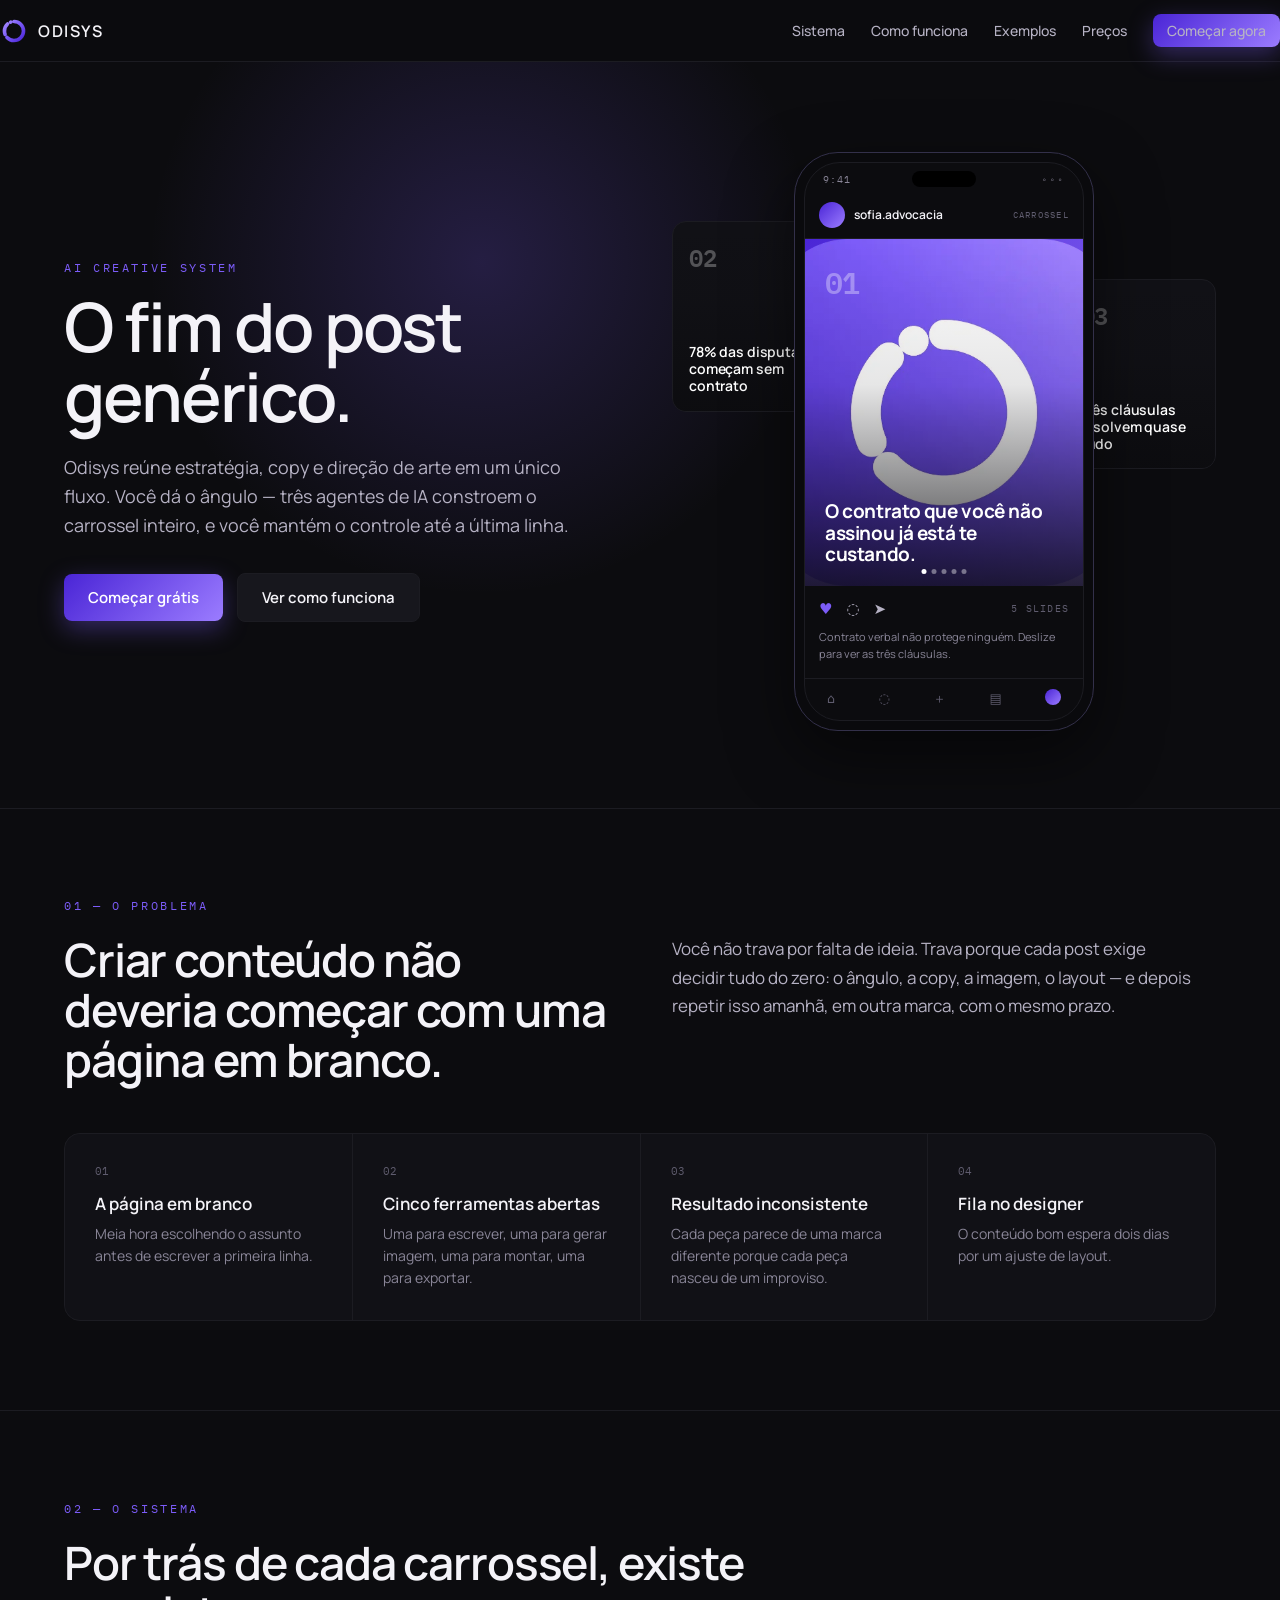
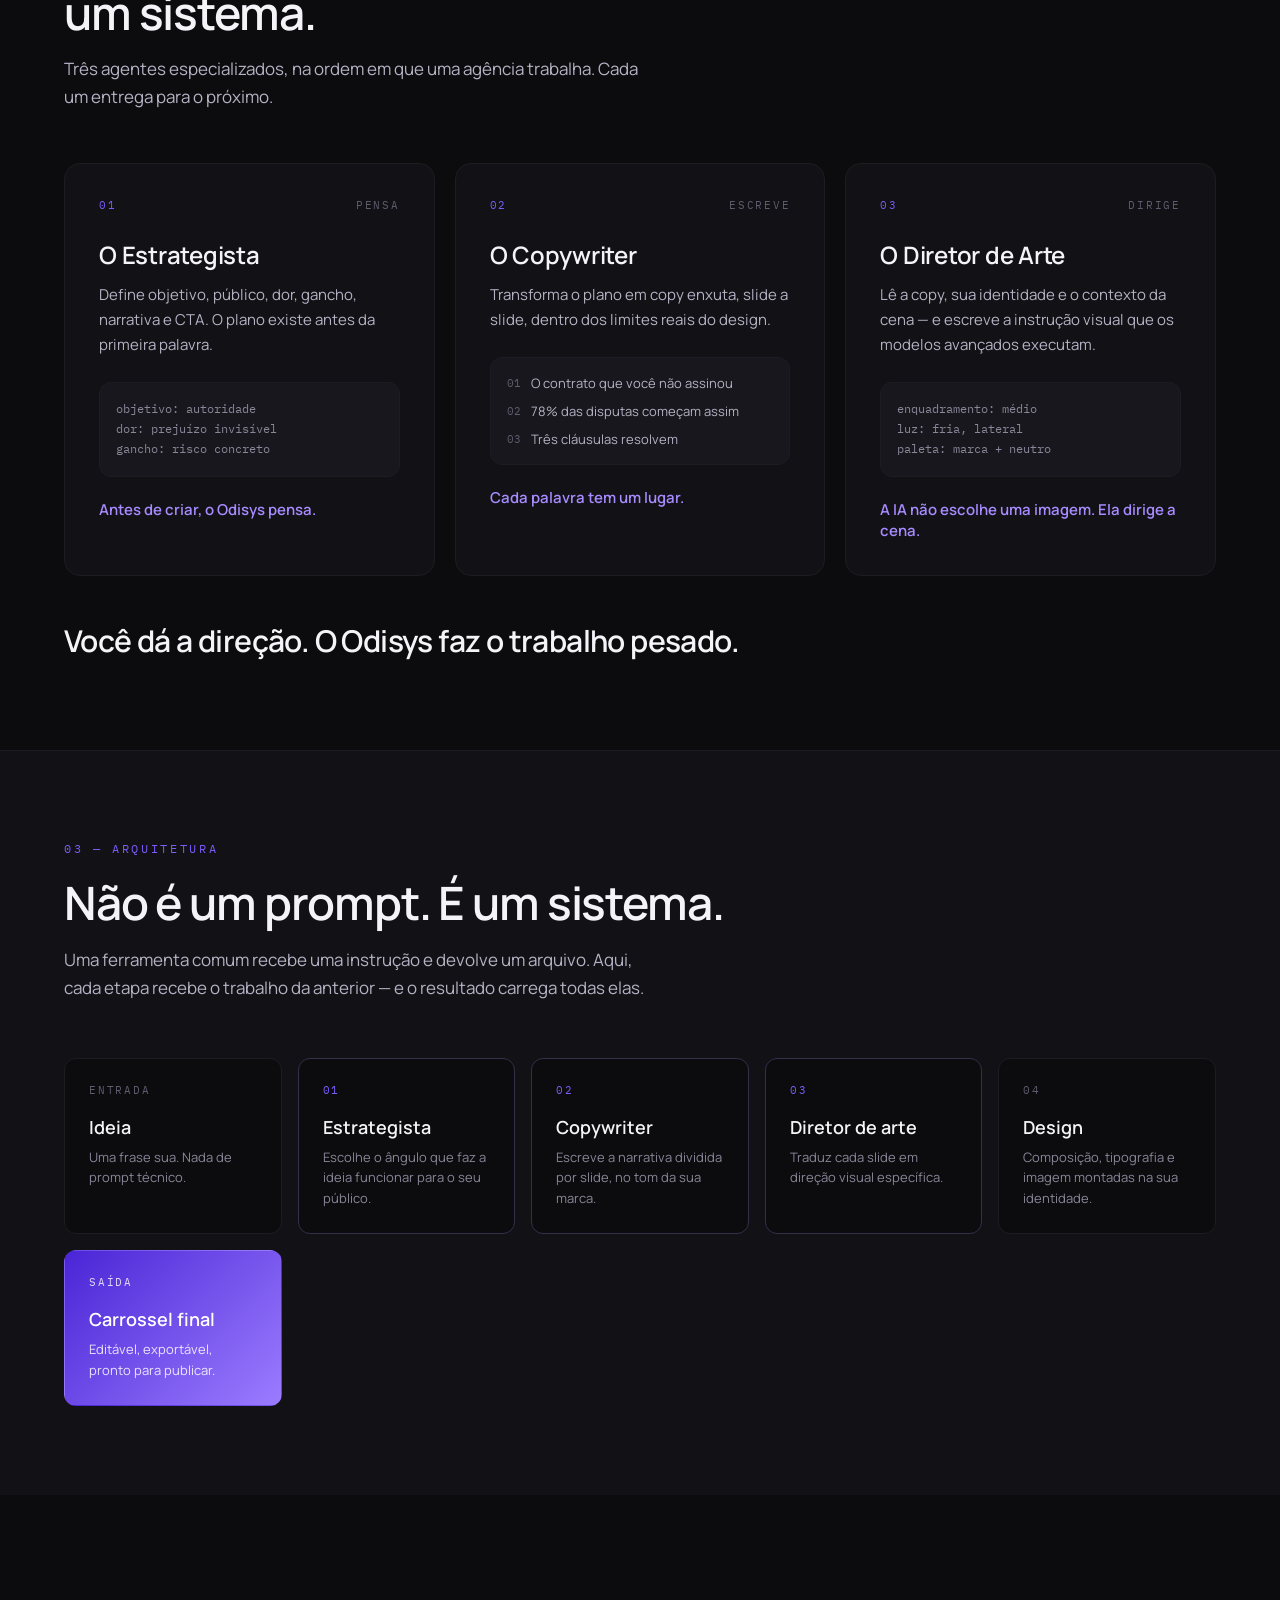
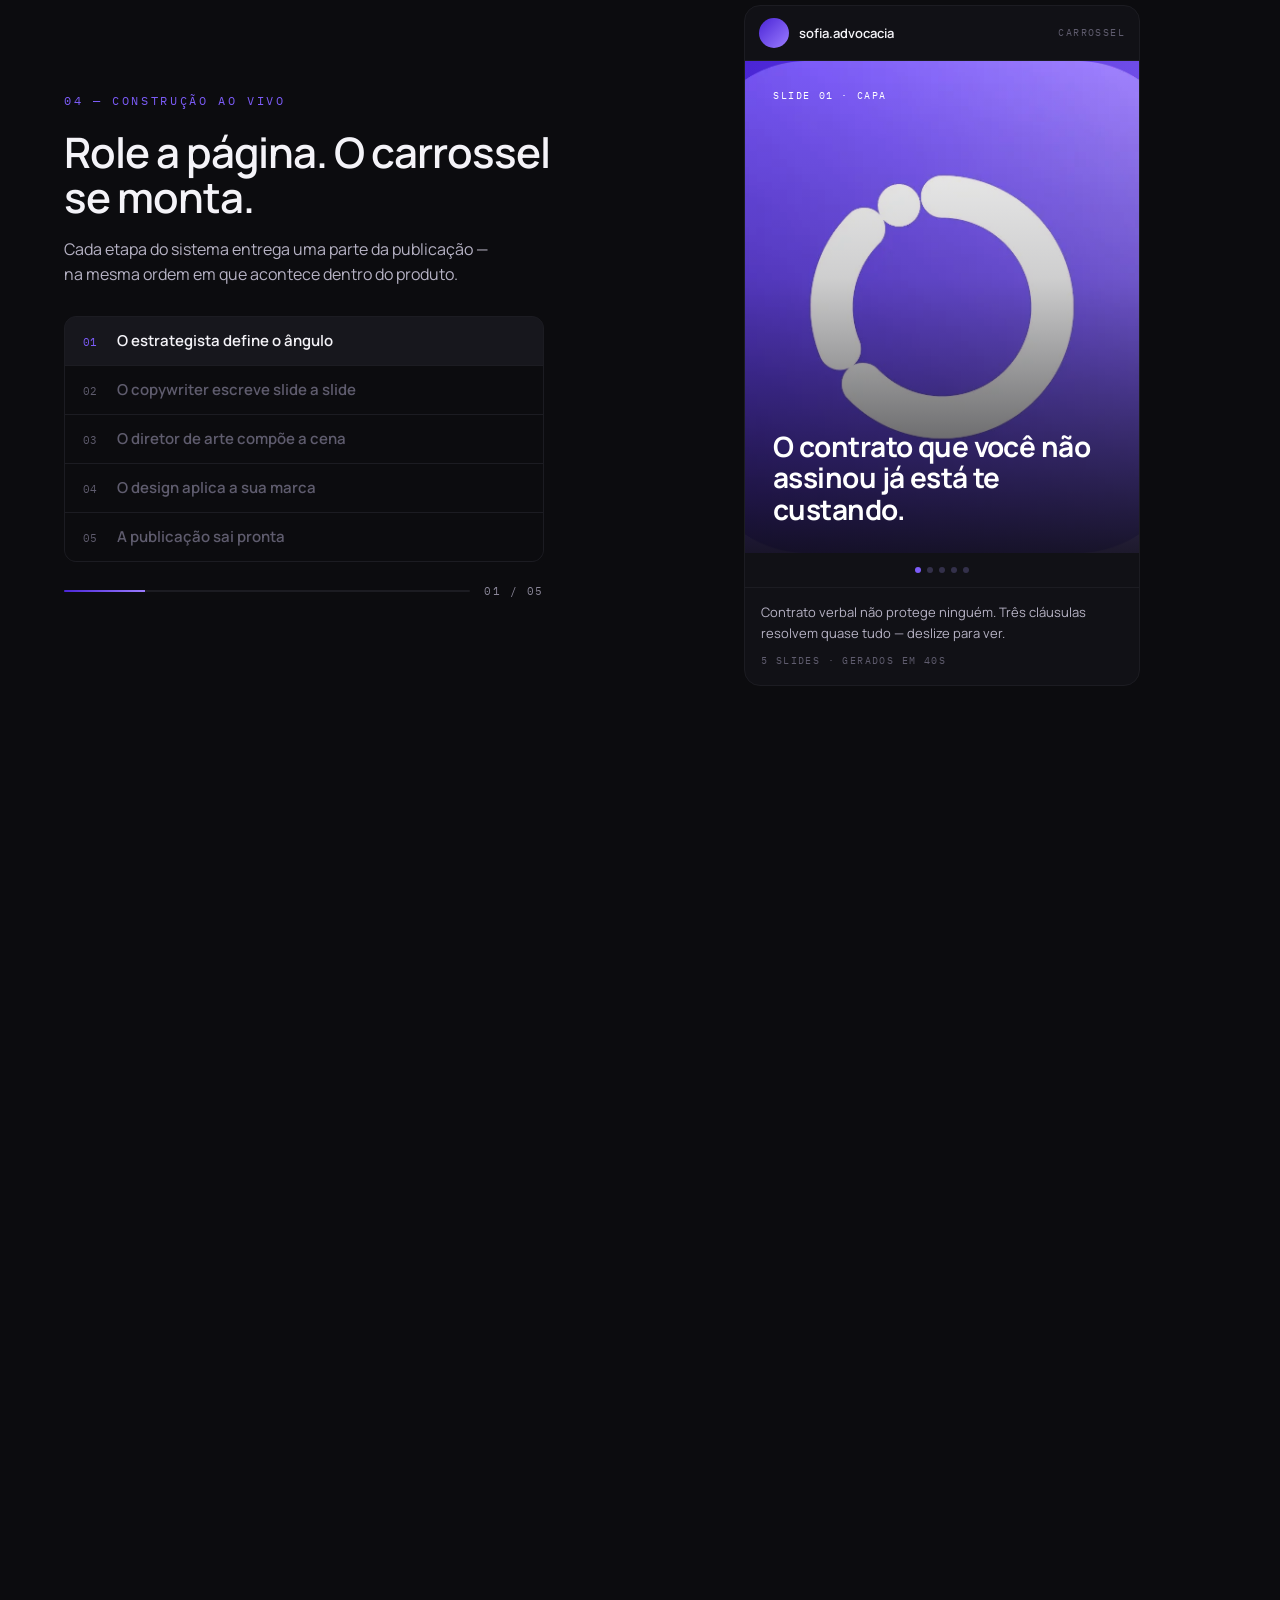
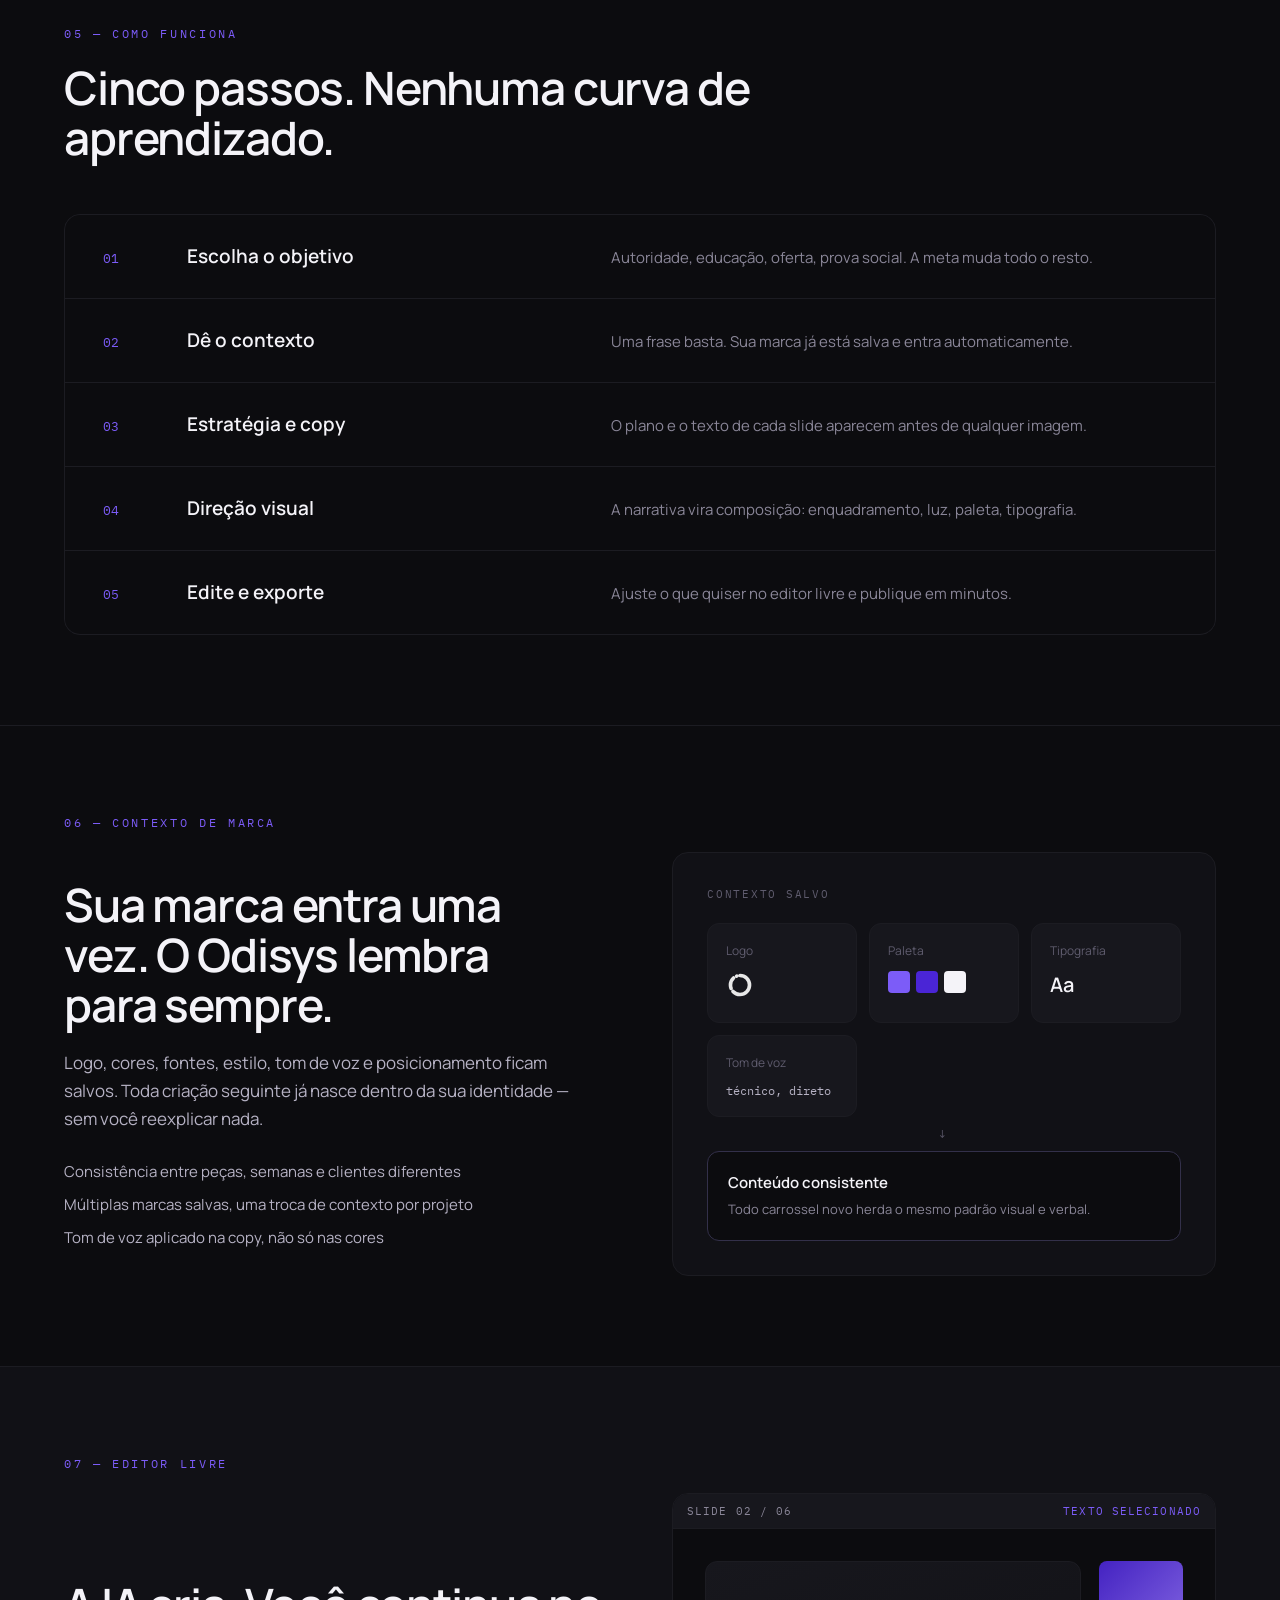
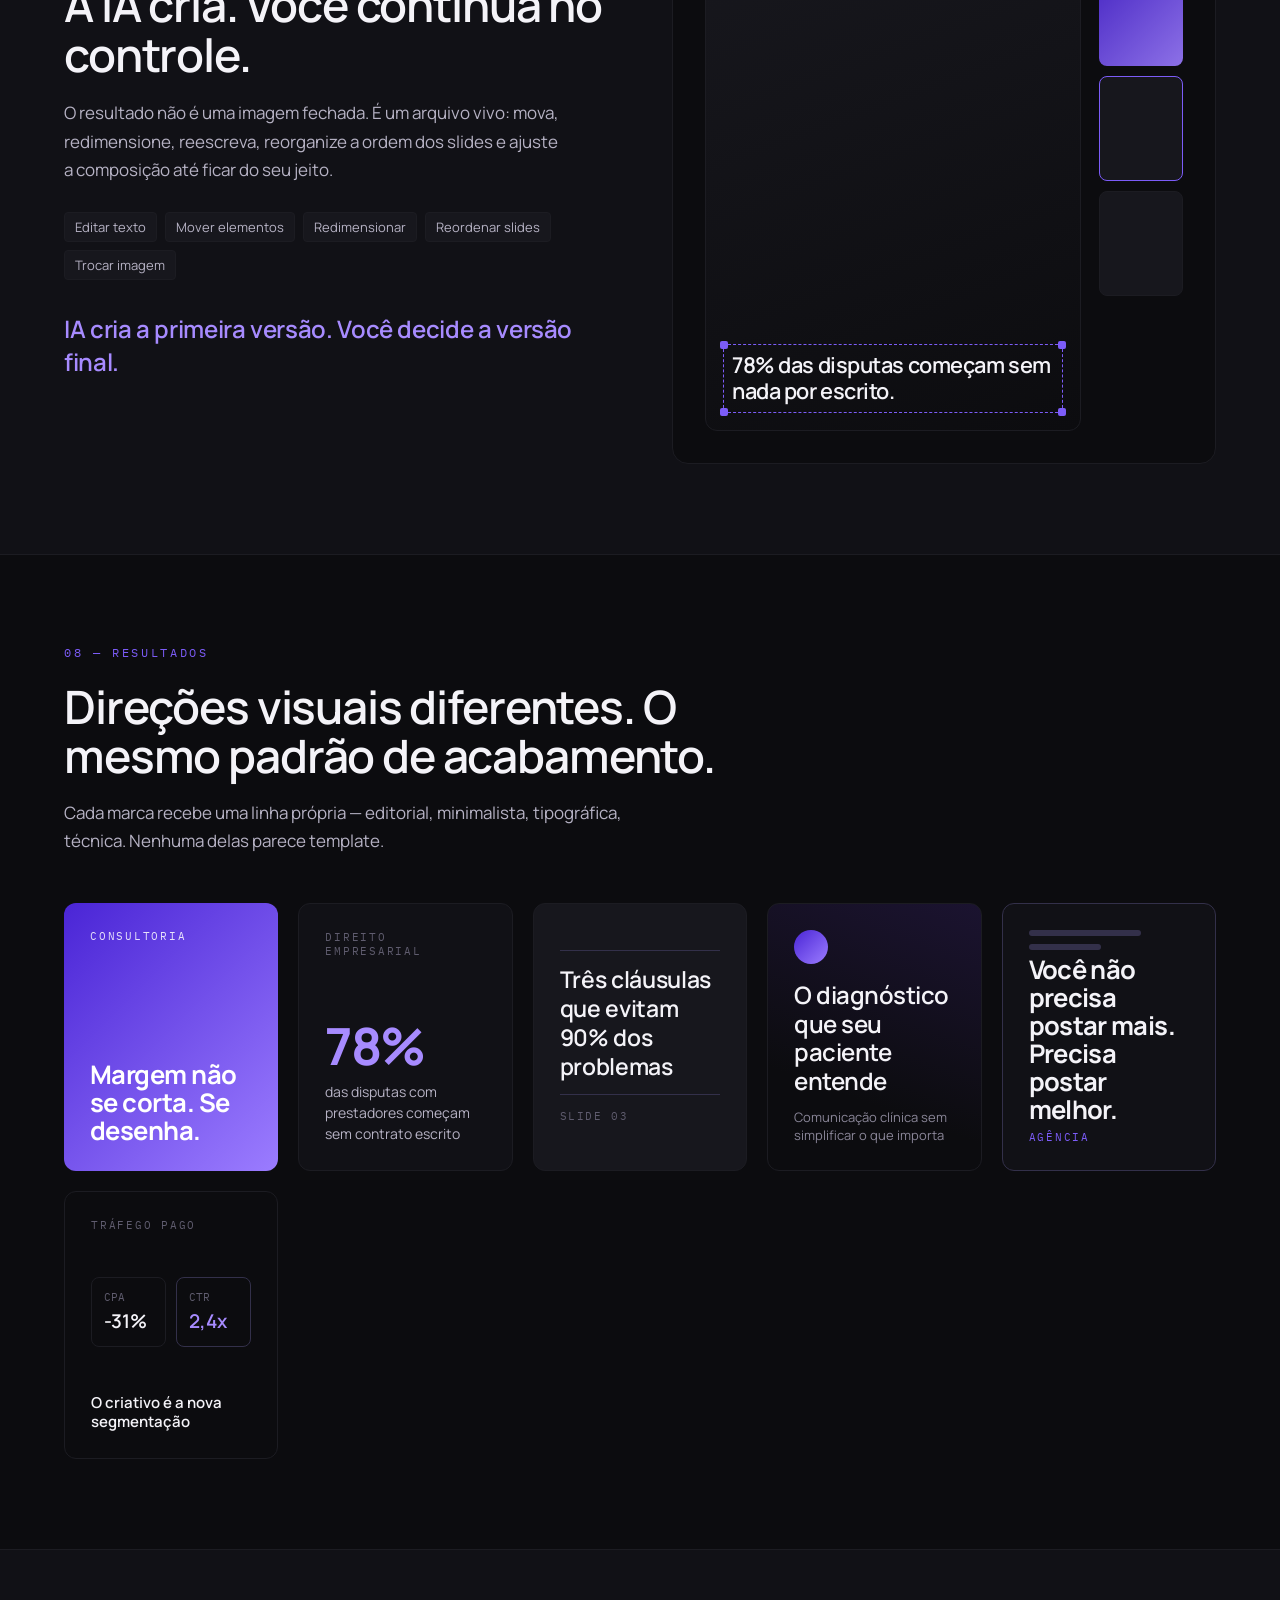
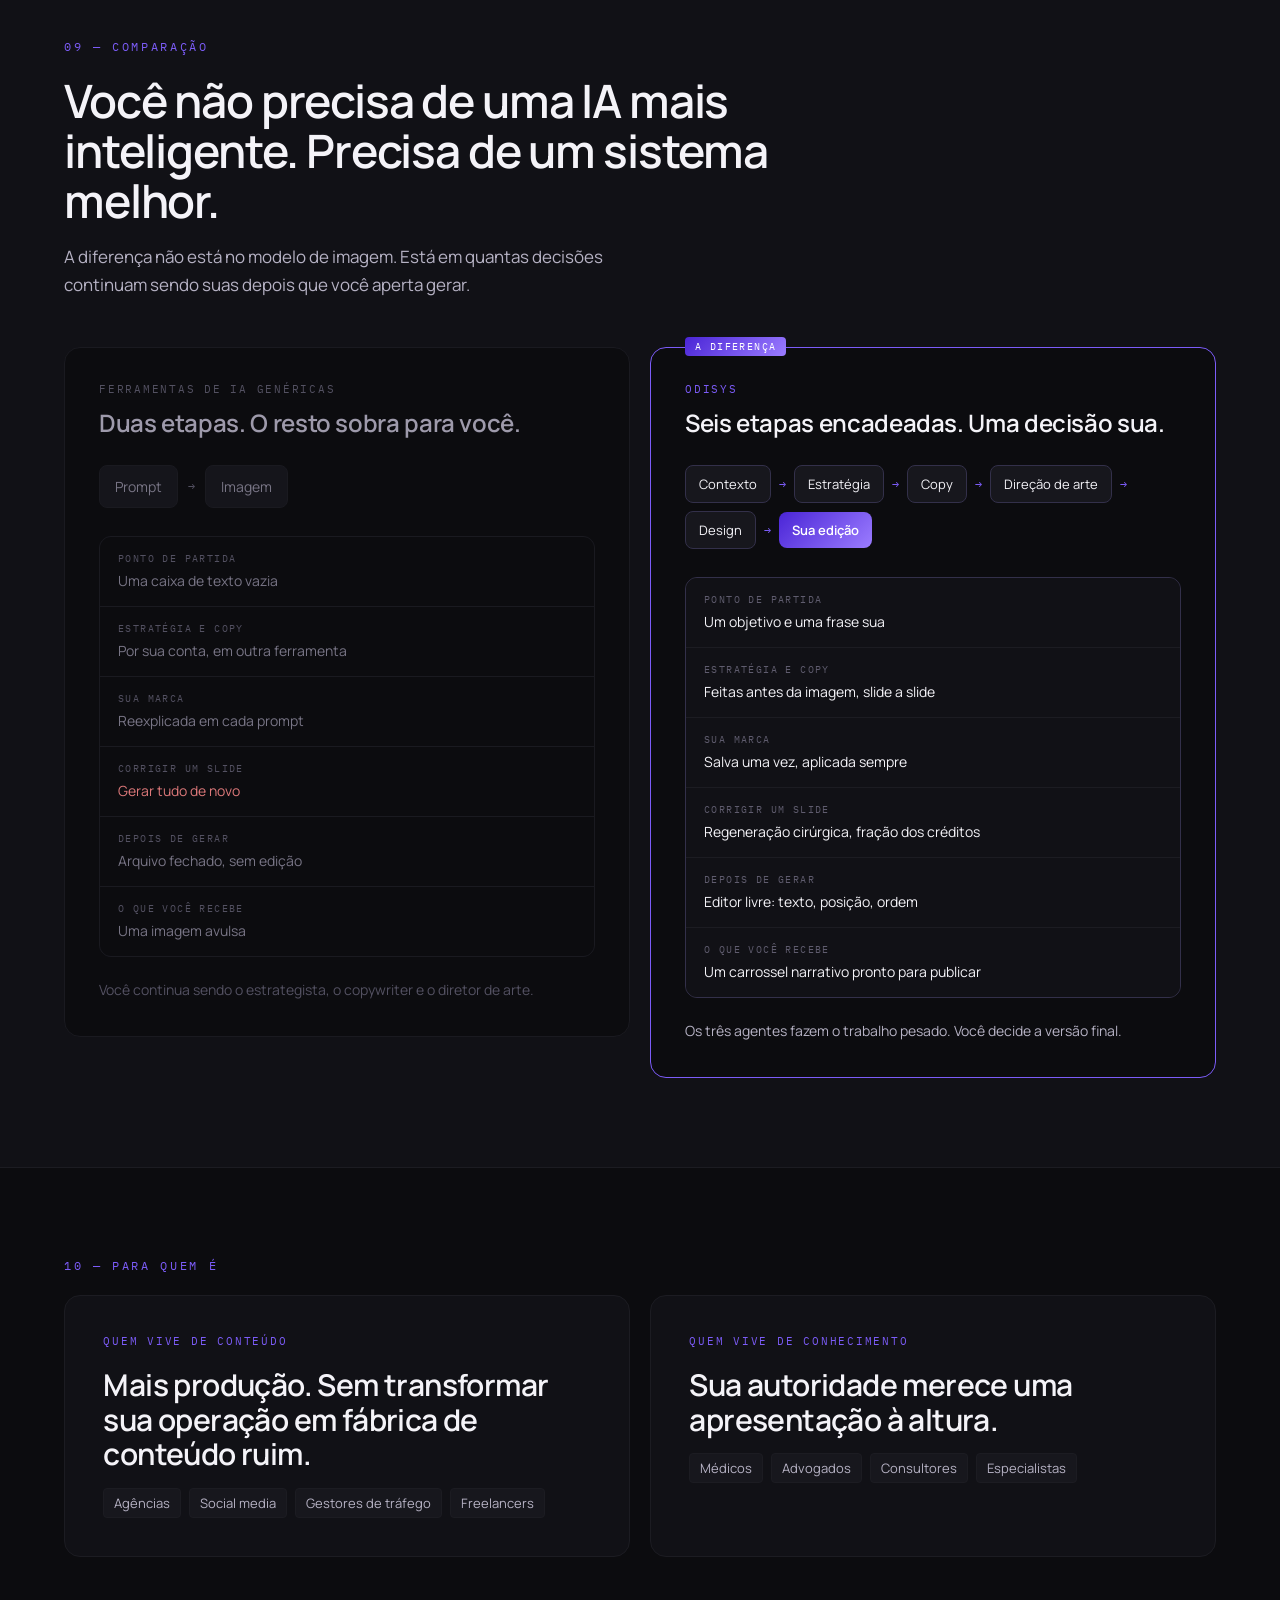
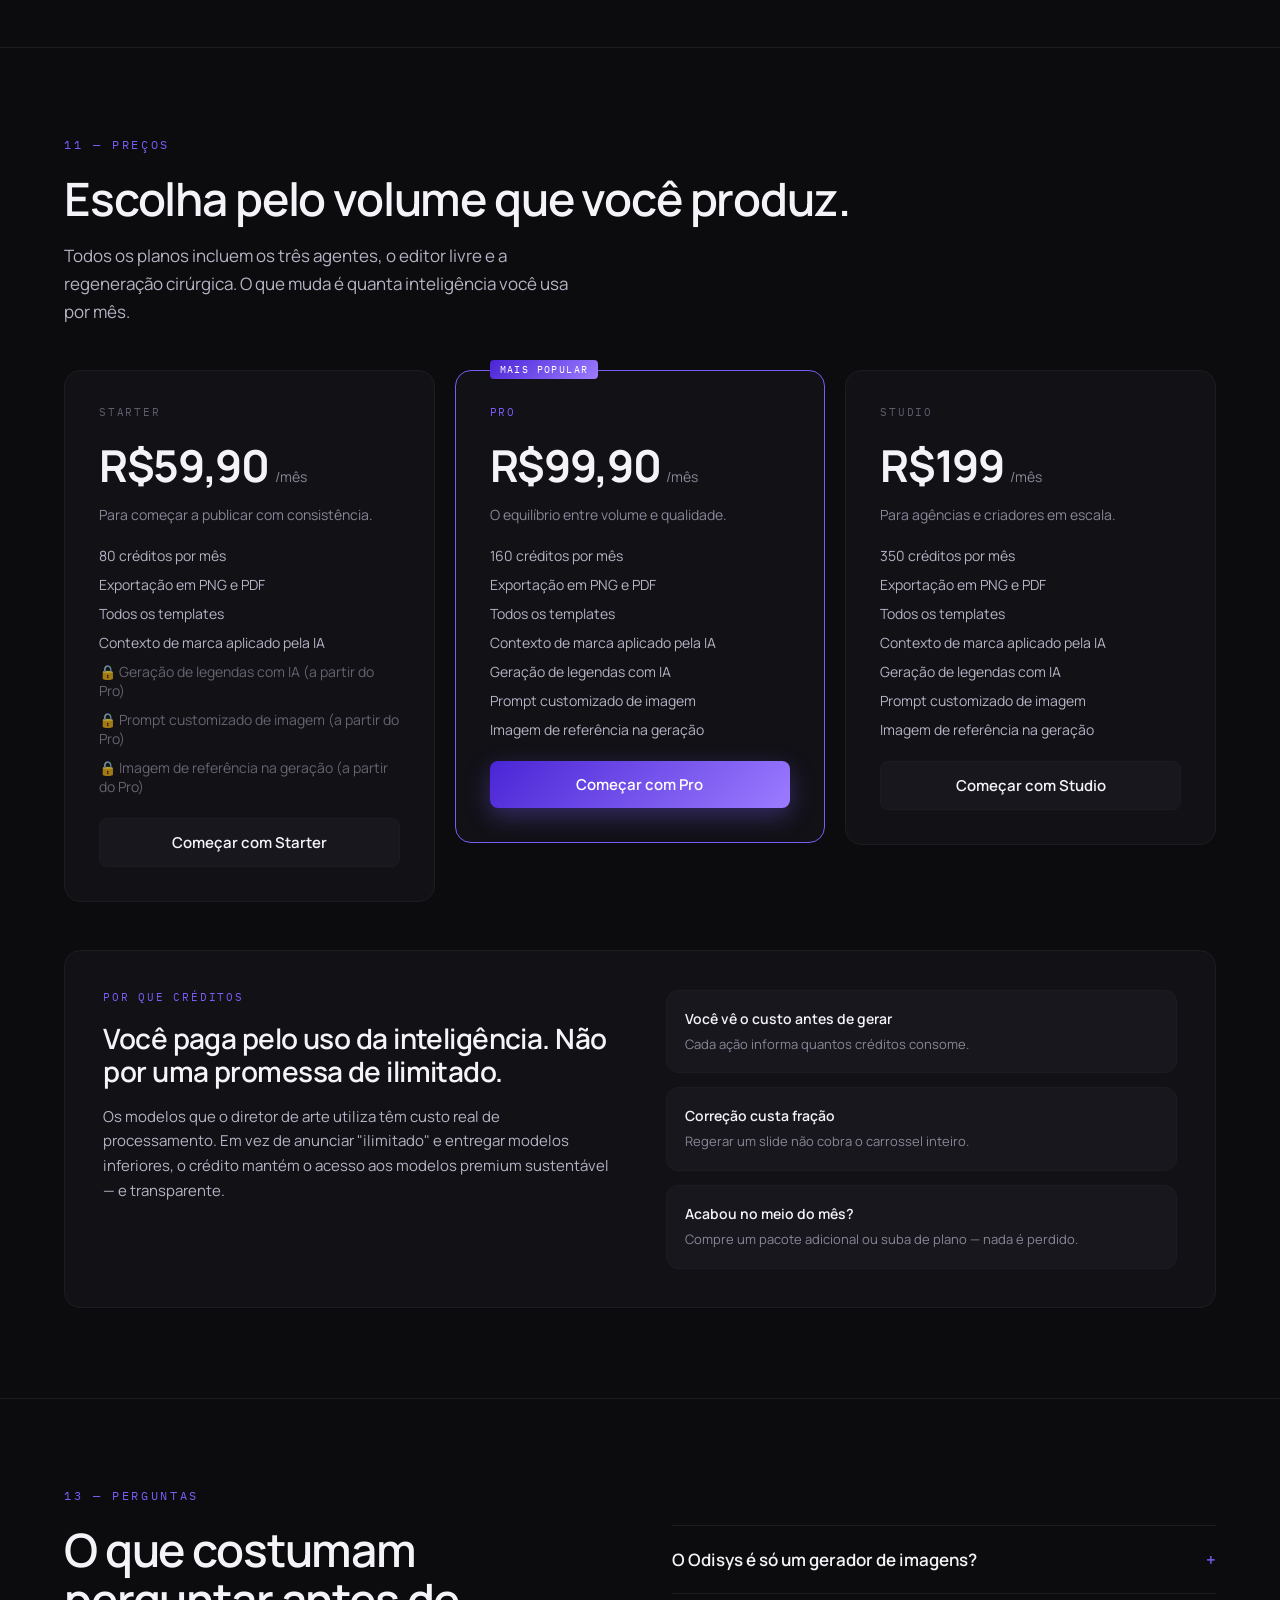
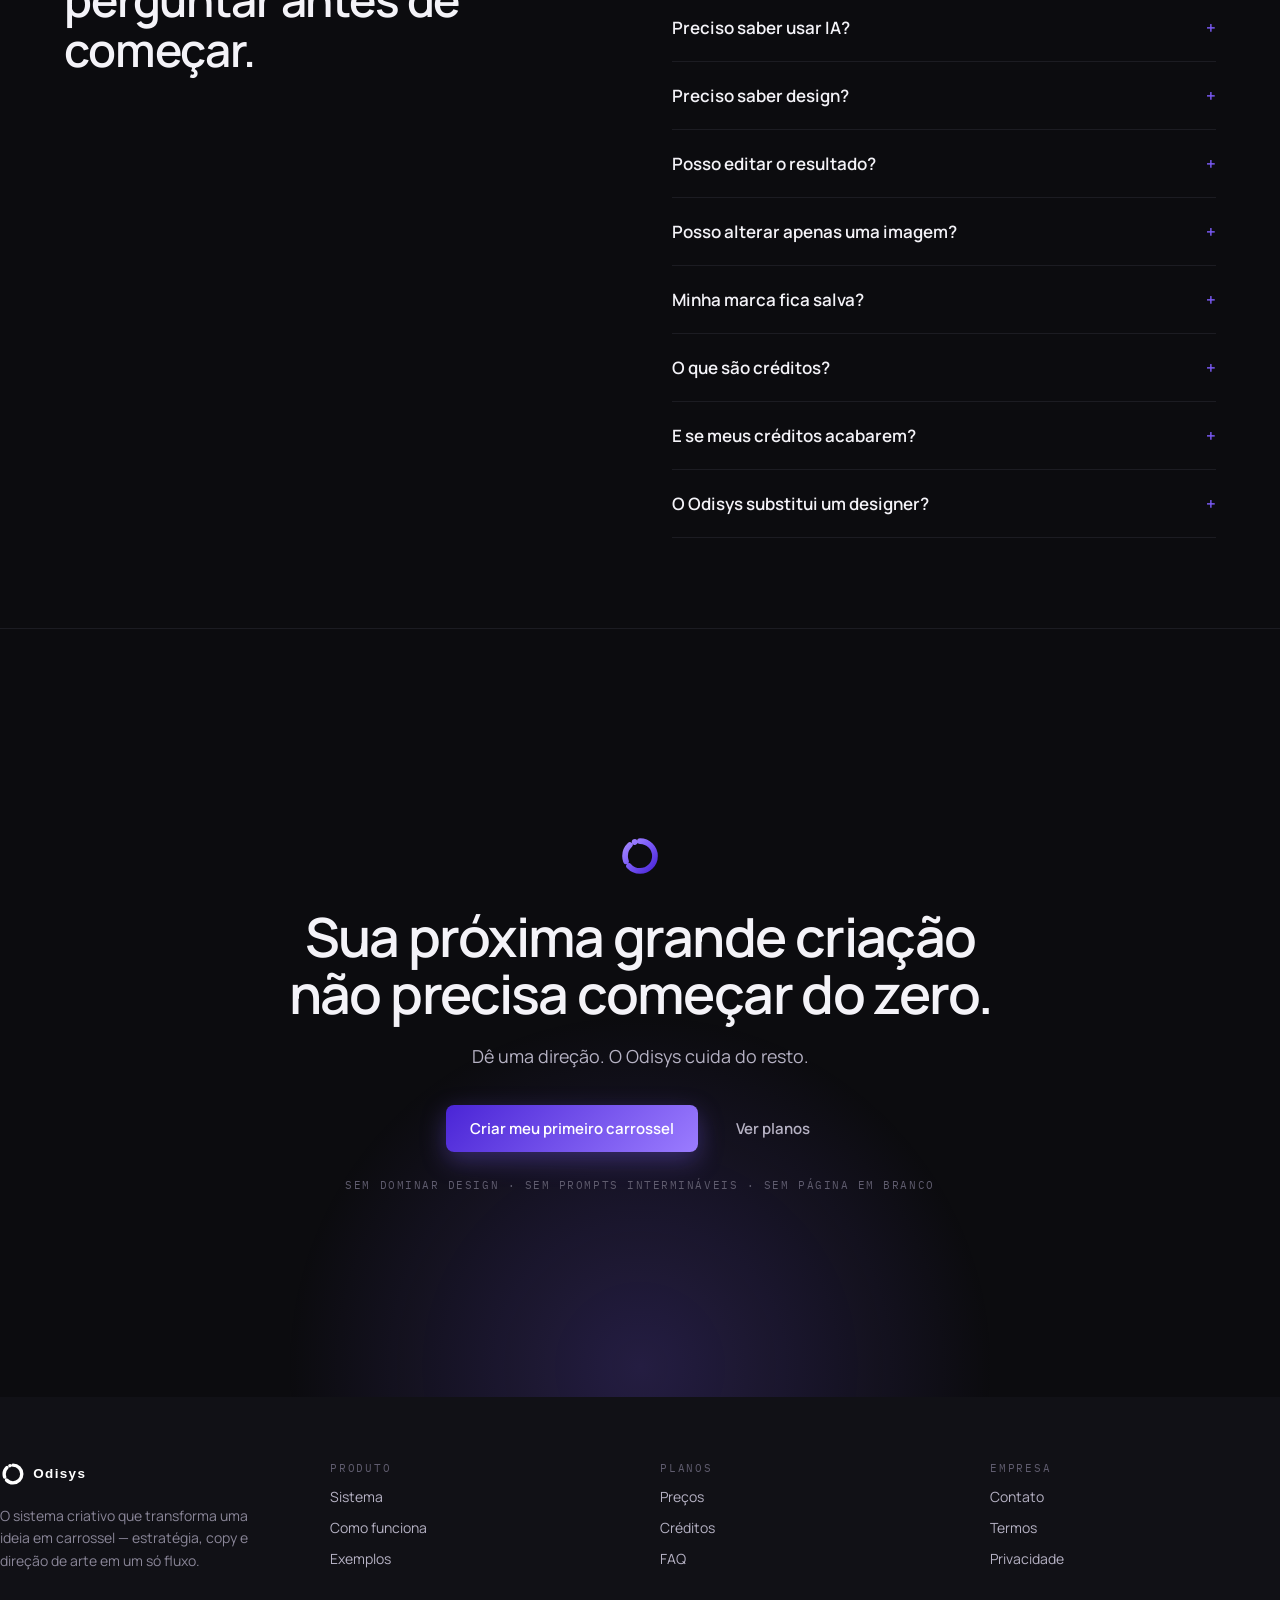
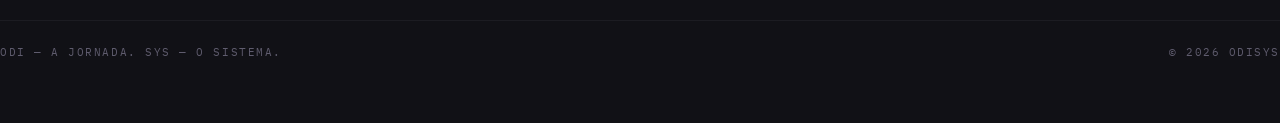
==== commit 9be0ea45: "Merge pull request #7 from danilodsj/claude/checkout-links-planos Planos da LP alinhados com a plata" ====
--- a/index.html
+++ b/index.html
@@ -86,7 +86,7 @@
     {
       "@type": "Offer",
       "name": "Starter",
-      "price": "59.00",
+      "price": "59.90",
       "priceCurrency": "BRL",
       "url": "https://odisys.com.br/#precos",
       "availability": "https://schema.org/InStock"
@@ -94,15 +94,15 @@
     {
       "@type": "Offer",
       "name": "Pro",
-      "price": "129.00",
+      "price": "99.90",
       "priceCurrency": "BRL",
       "url": "https://odisys.com.br/#precos",
       "availability": "https://schema.org/InStock"
     },
     {
       "@type": "Offer",
-      "name": "Business",
-      "price": "249.00",
+      "name": "Studio",
+      "price": "199.00",
       "priceCurrency": "BRL",
       "url": "https://odisys.com.br/#precos",
       "availability": "https://schema.org/InStock"
@@ -745,15 +745,17 @@
       <div class="price-card is-plain">
         <div>
           <div class="plan-name">Starter</div>
-          <div class="price-row"><span class="amount">R$59</span><span class="suffix">/mês</span></div>
-          <div class="plan-desc">Para quem está começando a publicar com consistência.</div>
+          <div class="price-row"><span class="amount">R$59,90</span><span class="suffix">/mês</span></div>
+          <div class="plan-desc">Para começar a publicar com consistência.</div>
         </div>
         <div class="price-features">
-          <div>Créditos para ~8 carrosséis por mês</div>
-          <div>1 marca salva</div>
-          <div>Editor livre completo</div>
-          <div>Regeneração cirúrgica</div>
-          <div>Exportação em alta resolução</div>
+          <div>80 créditos por mês</div>
+          <div>Exportação em PNG e PDF</div>
+          <div>Todos os templates</div>
+          <div>Contexto de marca aplicado pela IA</div>
+          <div class="is-locked">Geração de legendas com IA (a partir do Pro)</div>
+          <div class="is-locked">Prompt customizado de imagem (a partir do Pro)</div>
+          <div class="is-locked">Imagem de referência na geração (a partir do Pro)</div>
         </div>
         <a href="https://app.odisys.com.br/api/checkout?plan=starter" class="btn btn-secondary btn-lg btn-block">Começar com Starter</a>
       </div>
@@ -762,33 +764,37 @@
         <div class="price-badge">Mais popular</div>
         <div>
           <div class="plan-name">Pro</div>
-          <div class="price-row"><span class="amount">R$129</span><span class="suffix">/mês</span></div>
-          <div class="plan-desc">Para quem publica toda semana e atende clientes.</div>
+          <div class="price-row"><span class="amount">R$99,90</span><span class="suffix">/mês</span></div>
+          <div class="plan-desc">O equilíbrio entre volume e qualidade.</div>
         </div>
         <div class="price-features">
-          <div>Créditos para ~25 carrosséis por mês</div>
-          <div>3 marcas salvas</div>
-          <div>Modelos de imagem premium</div>
-          <div>Fila de geração prioritária</div>
-          <div>Histórico e biblioteca completos</div>
+          <div>160 créditos por mês</div>
+          <div>Exportação em PNG e PDF</div>
+          <div>Todos os templates</div>
+          <div>Contexto de marca aplicado pela IA</div>
+          <div>Geração de legendas com IA</div>
+          <div>Prompt customizado de imagem</div>
+          <div>Imagem de referência na geração</div>
         </div>
         <a href="https://app.odisys.com.br/api/checkout?plan=pro" class="btn btn-primary btn-lg btn-block">Começar com Pro</a>
       </div>
 
       <div class="price-card is-plain">
         <div>
-          <div class="plan-name">Business</div>
-          <div class="price-row"><span class="amount">R$249</span><span class="suffix">/mês</span></div>
-          <div class="plan-desc">Para quem produz em escala, para vários clientes.</div>
+          <div class="plan-name">Studio</div>
+          <div class="price-row"><span class="amount">R$199</span><span class="suffix">/mês</span></div>
+          <div class="plan-desc">Para agências e criadores em escala.</div>
         </div>
         <div class="price-features">
-          <div>Créditos para ~60 carrosséis por mês</div>
-          <div>Marcas ilimitadas</div>
-          <div>Múltiplos usuários</div>
-          <div>Compra de créditos adicionais</div>
-          <div>Suporte prioritário</div>
-        </div>
-        <a href="https://app.odisys.com.br/api/checkout?plan=studio" class="btn btn-secondary btn-lg btn-block">Começar com Business</a>
+          <div>350 créditos por mês</div>
+          <div>Exportação em PNG e PDF</div>
+          <div>Todos os templates</div>
+          <div>Contexto de marca aplicado pela IA</div>
+          <div>Geração de legendas com IA</div>
+          <div>Prompt customizado de imagem</div>
+          <div>Imagem de referência na geração</div>
+        </div>
+        <a href="https://app.odisys.com.br/api/checkout?plan=studio" class="btn btn-secondary btn-lg btn-block">Começar com Studio</a>
       </div>
     </div>
 
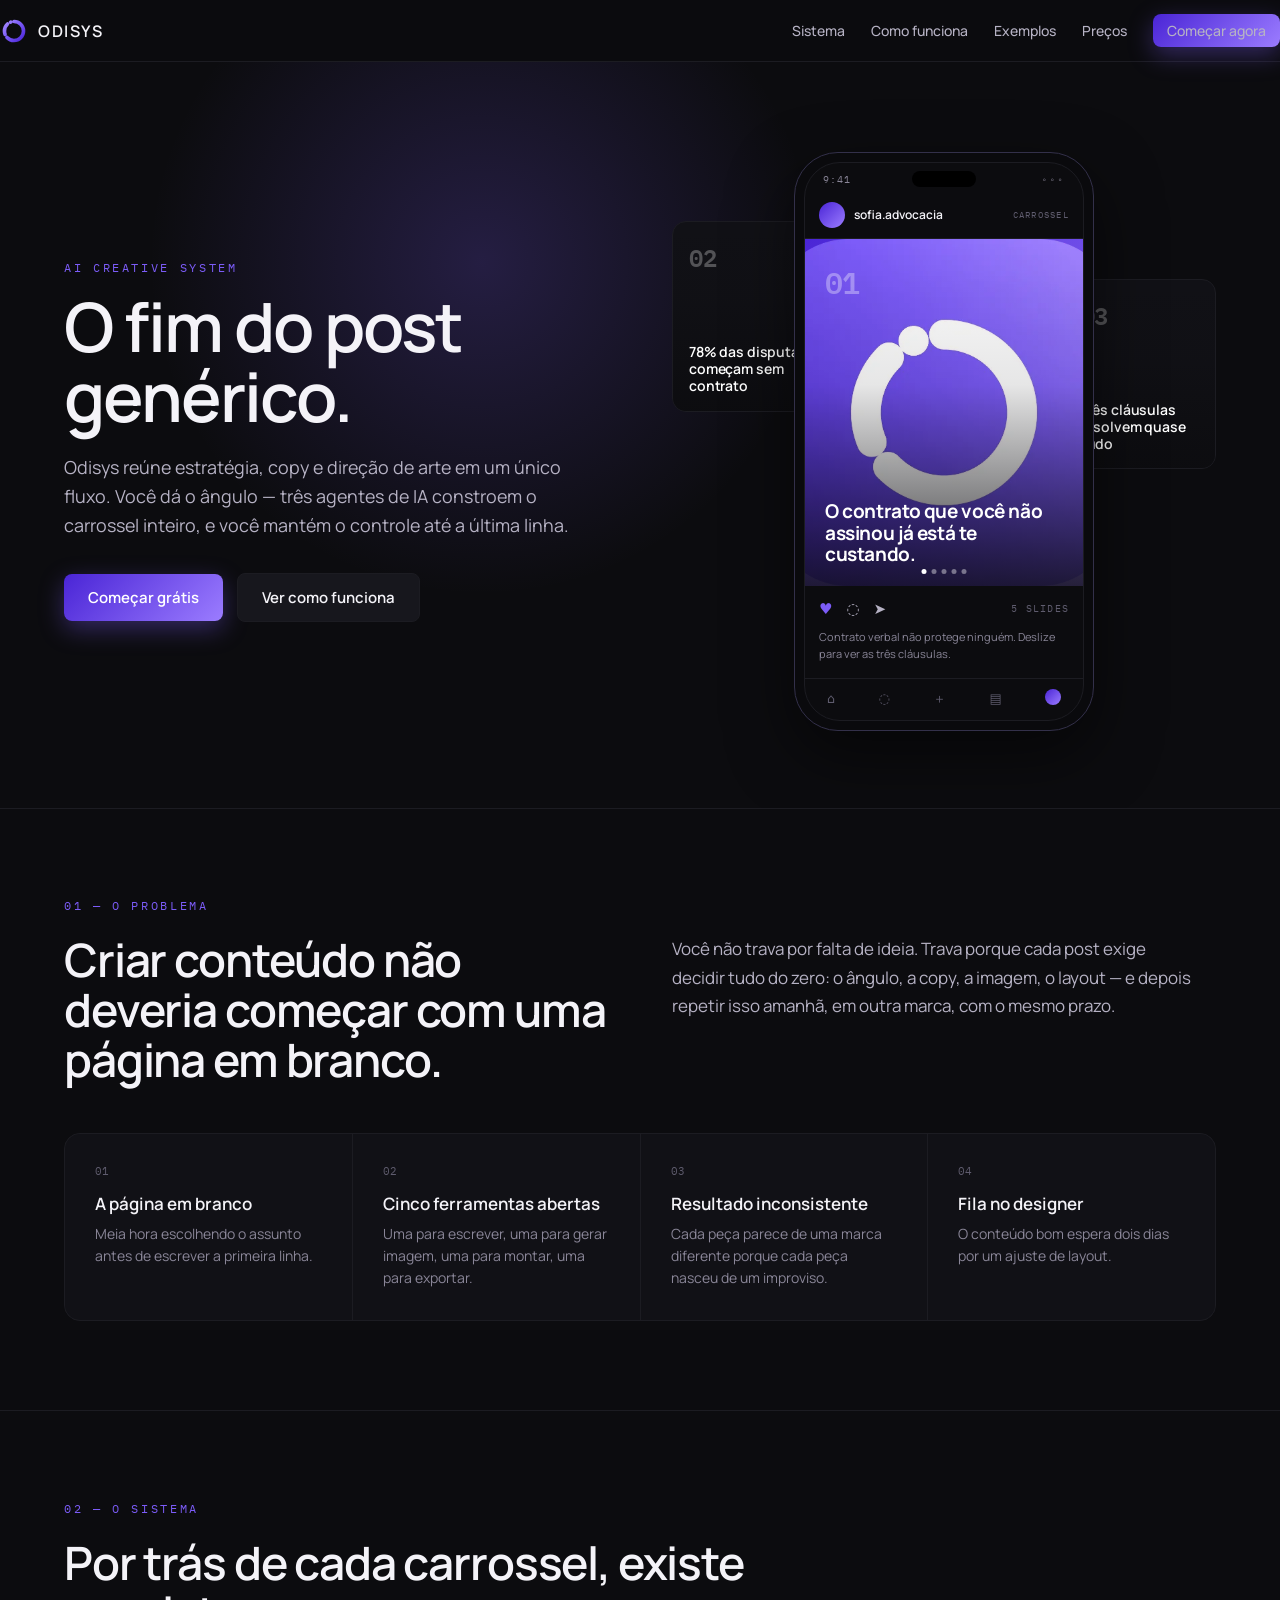
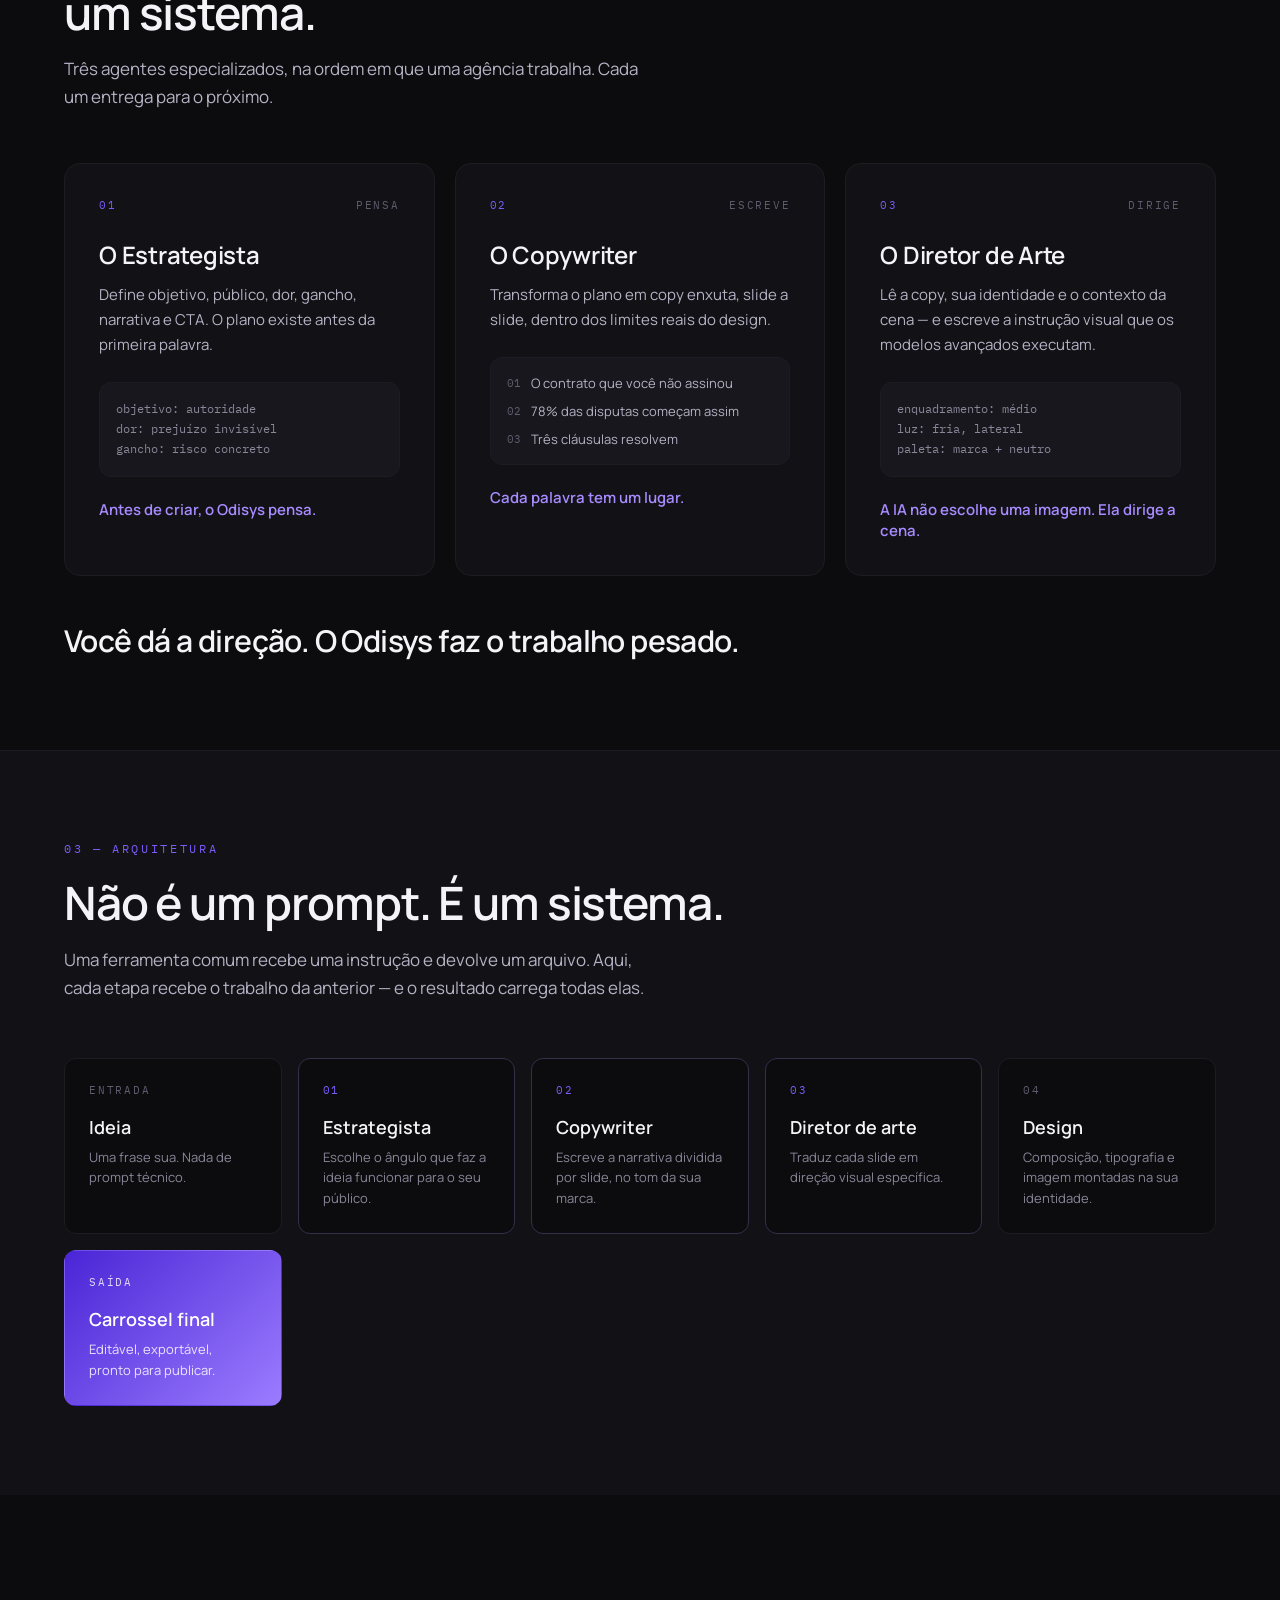
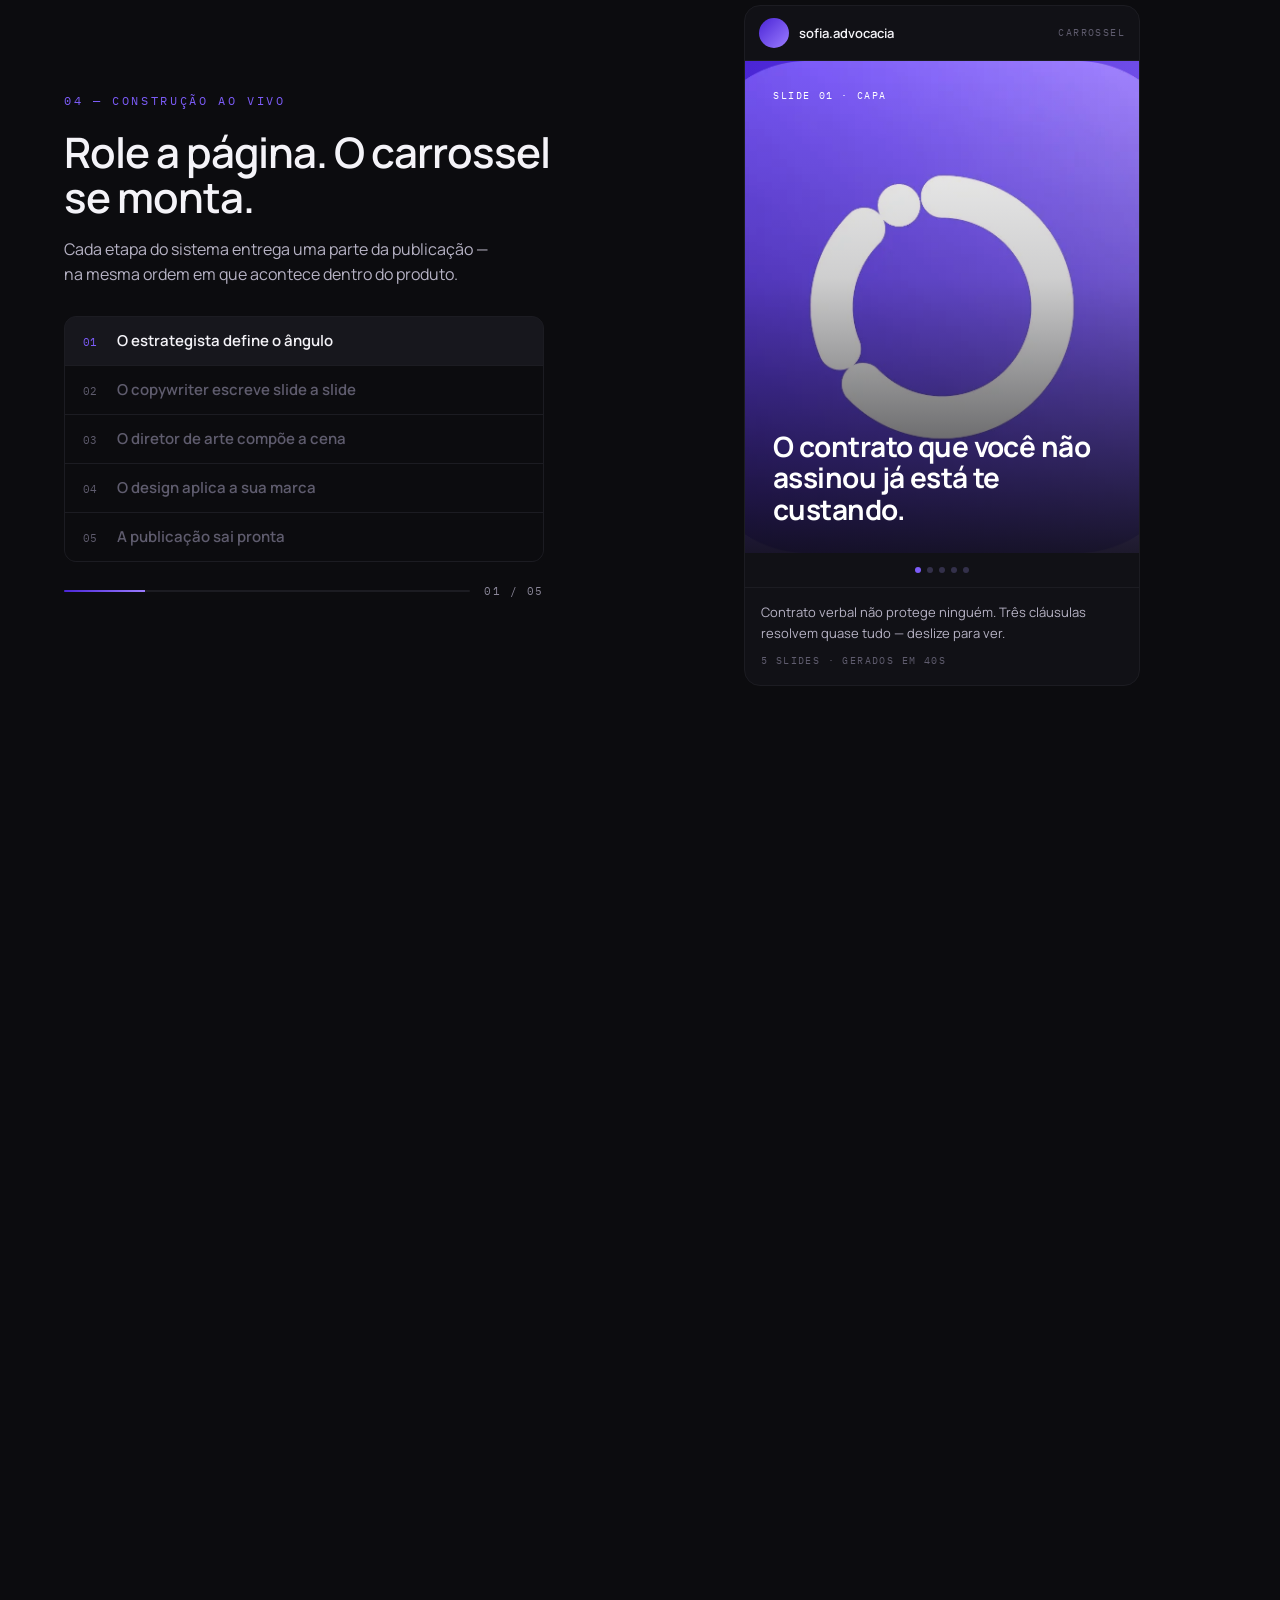
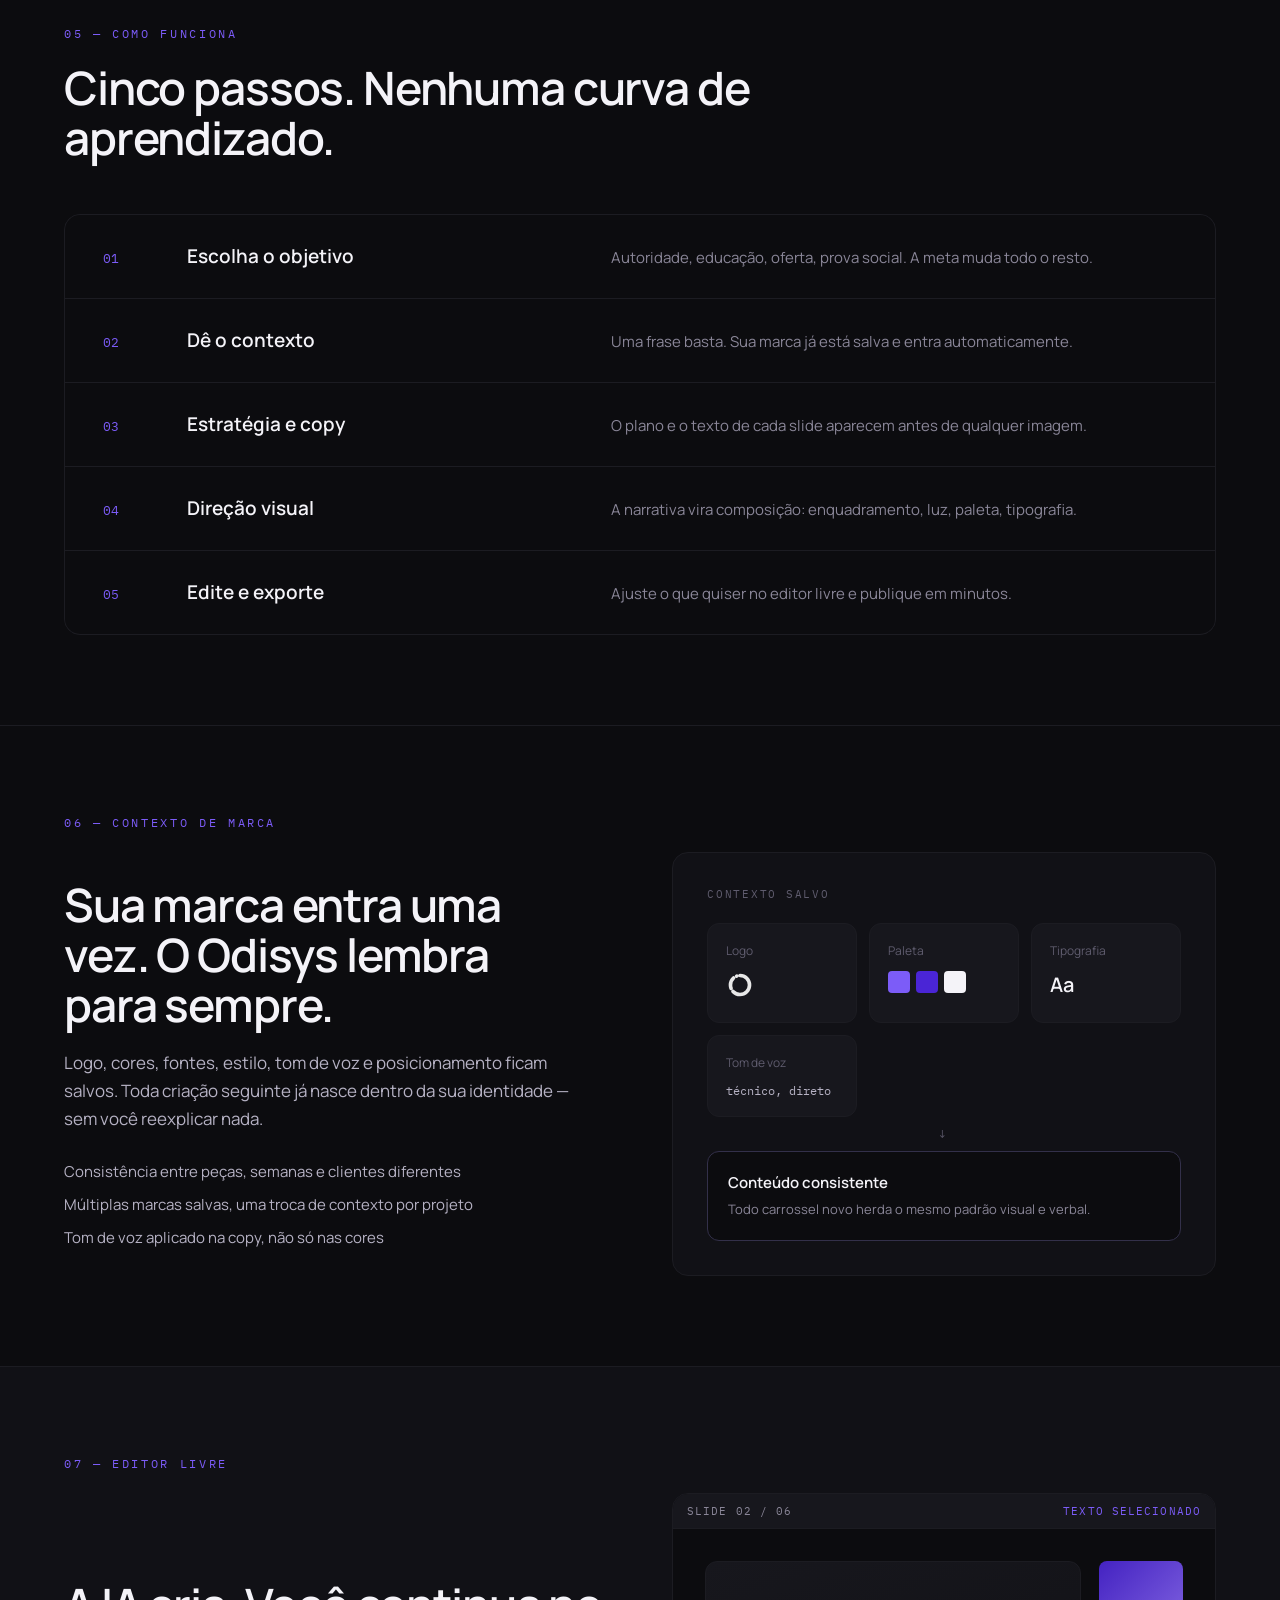
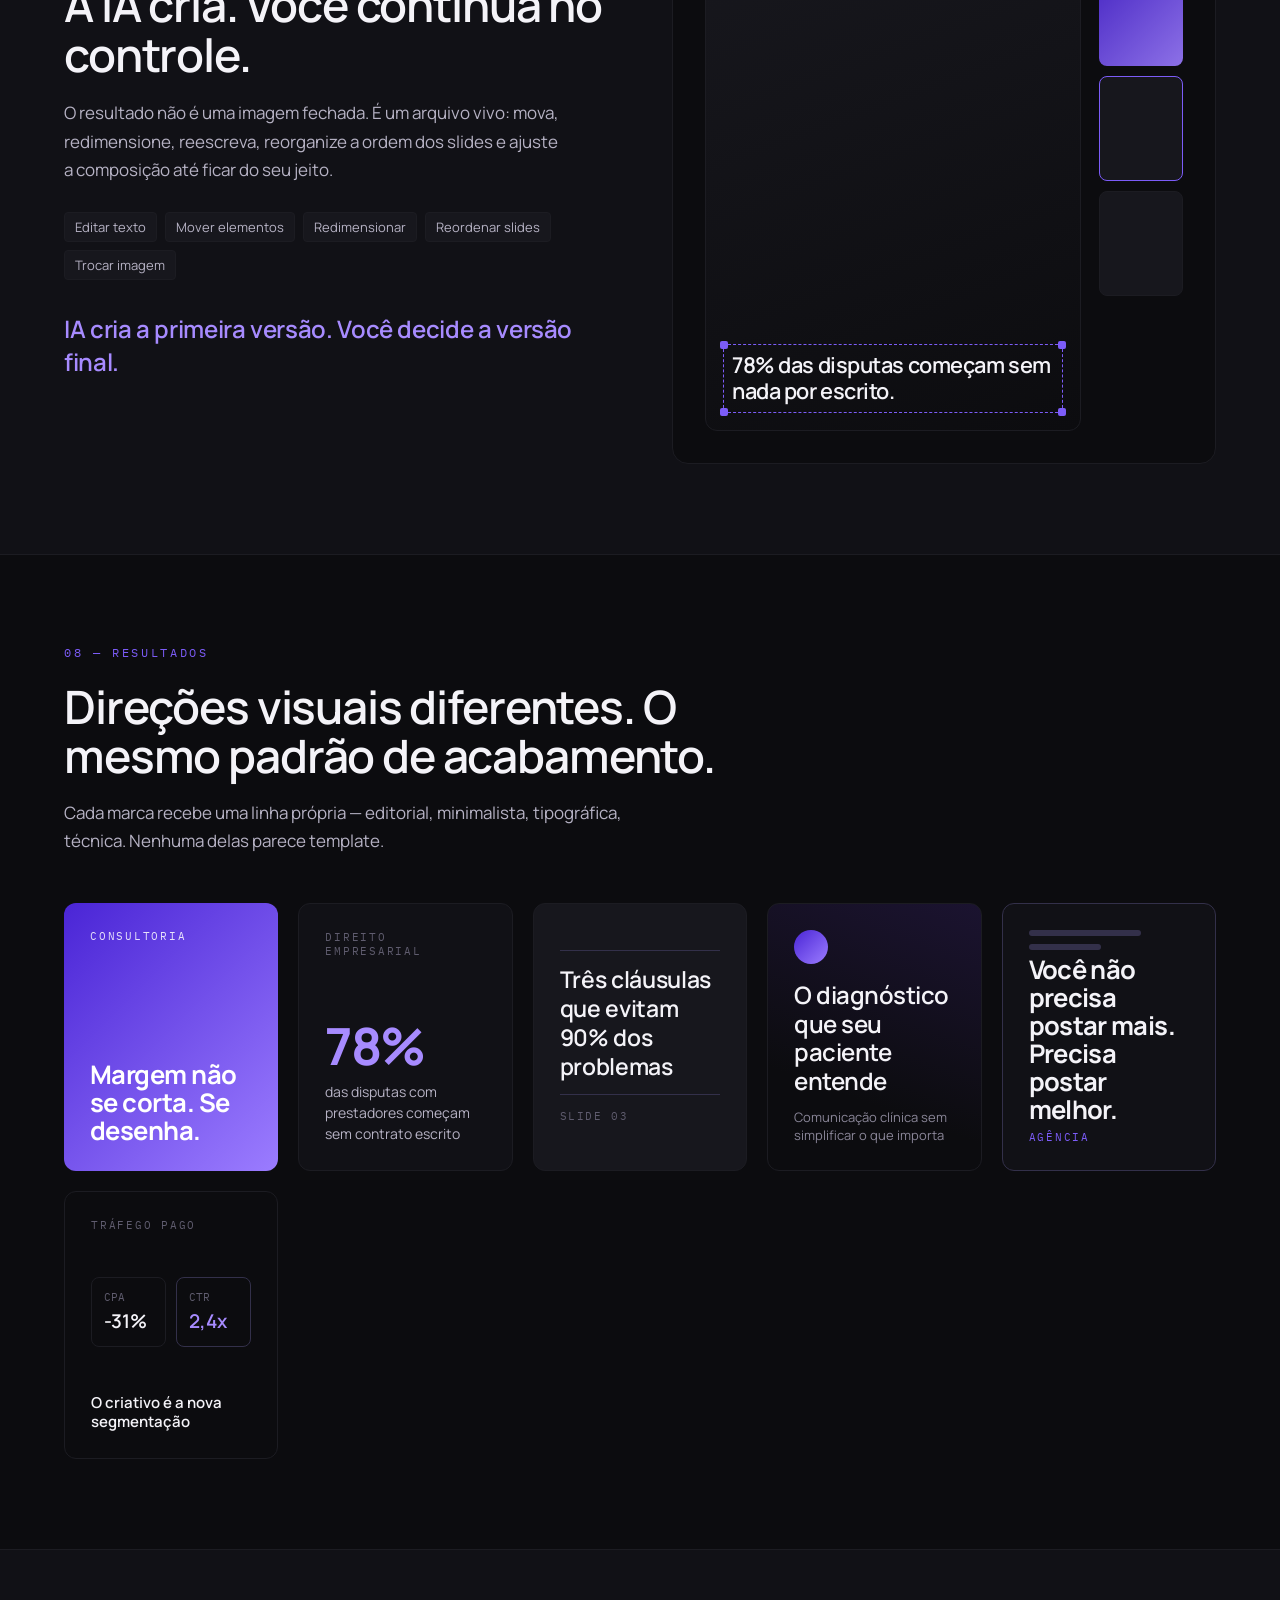
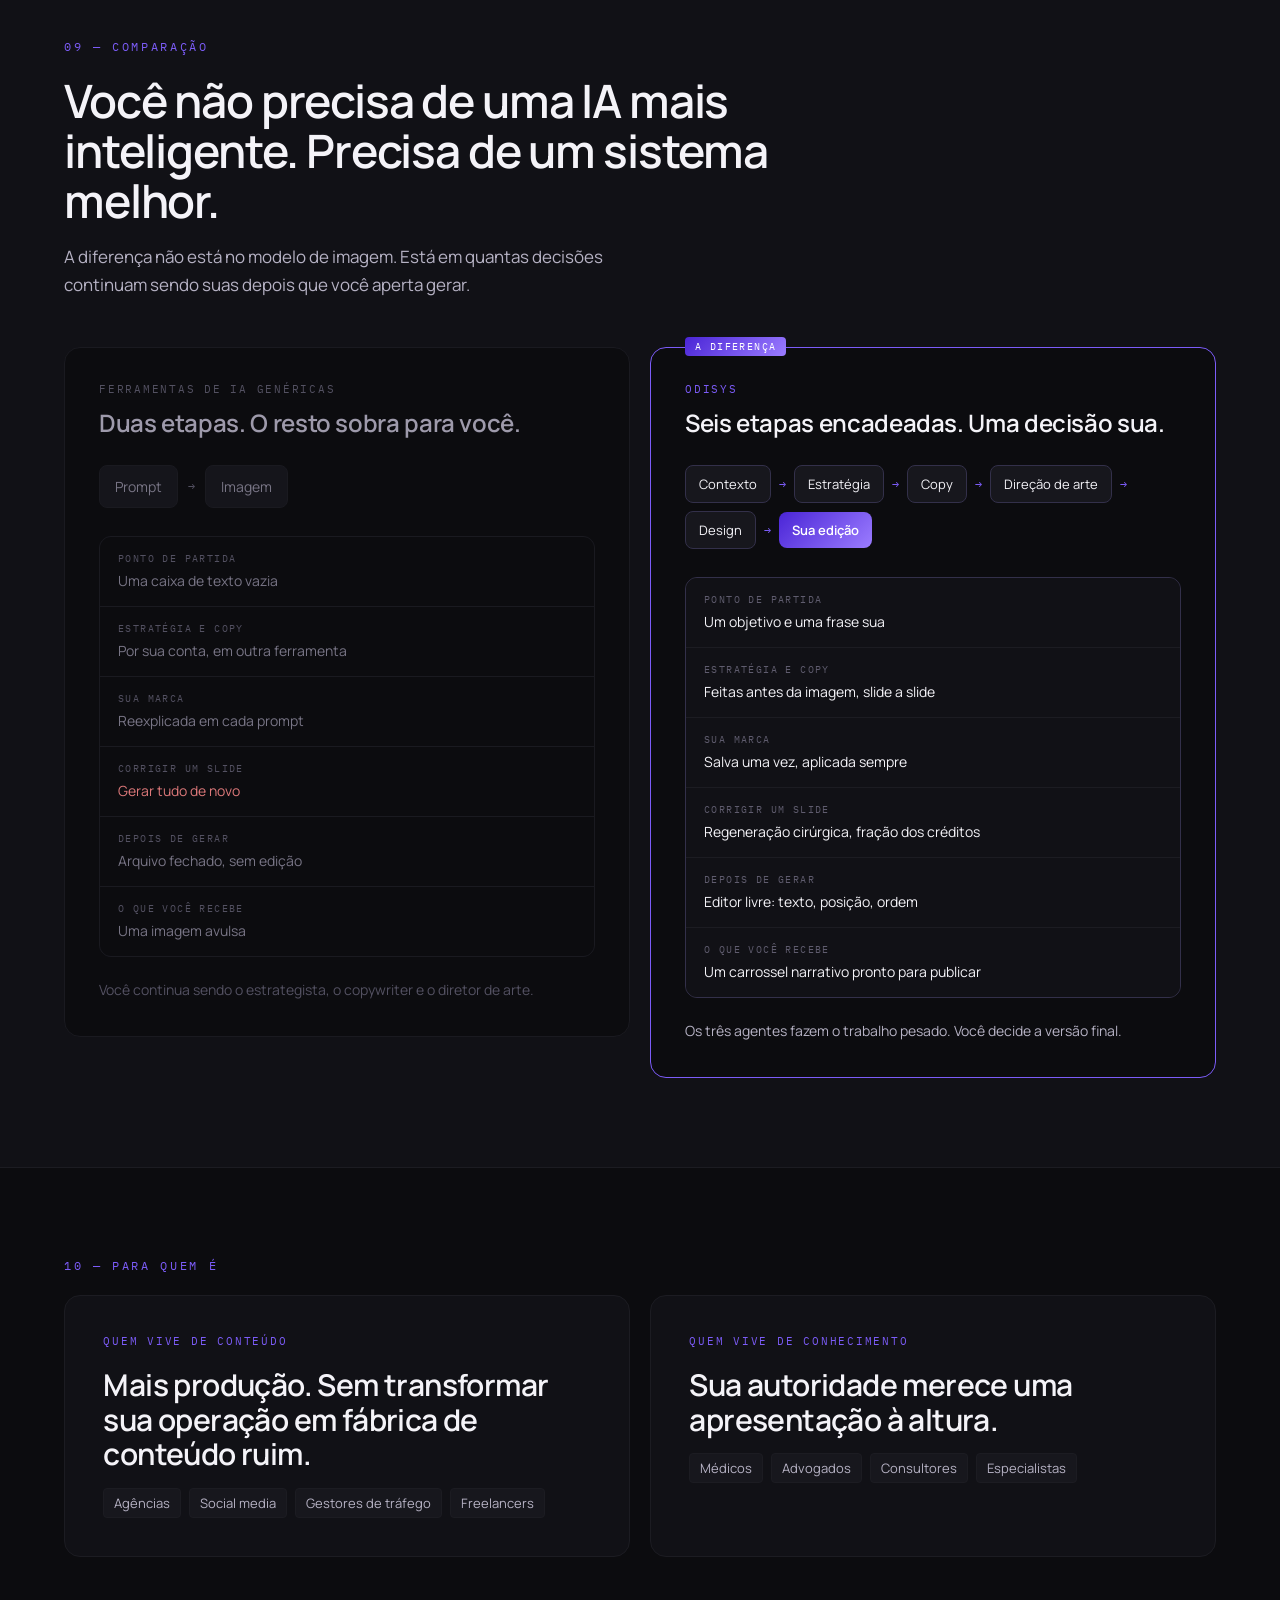
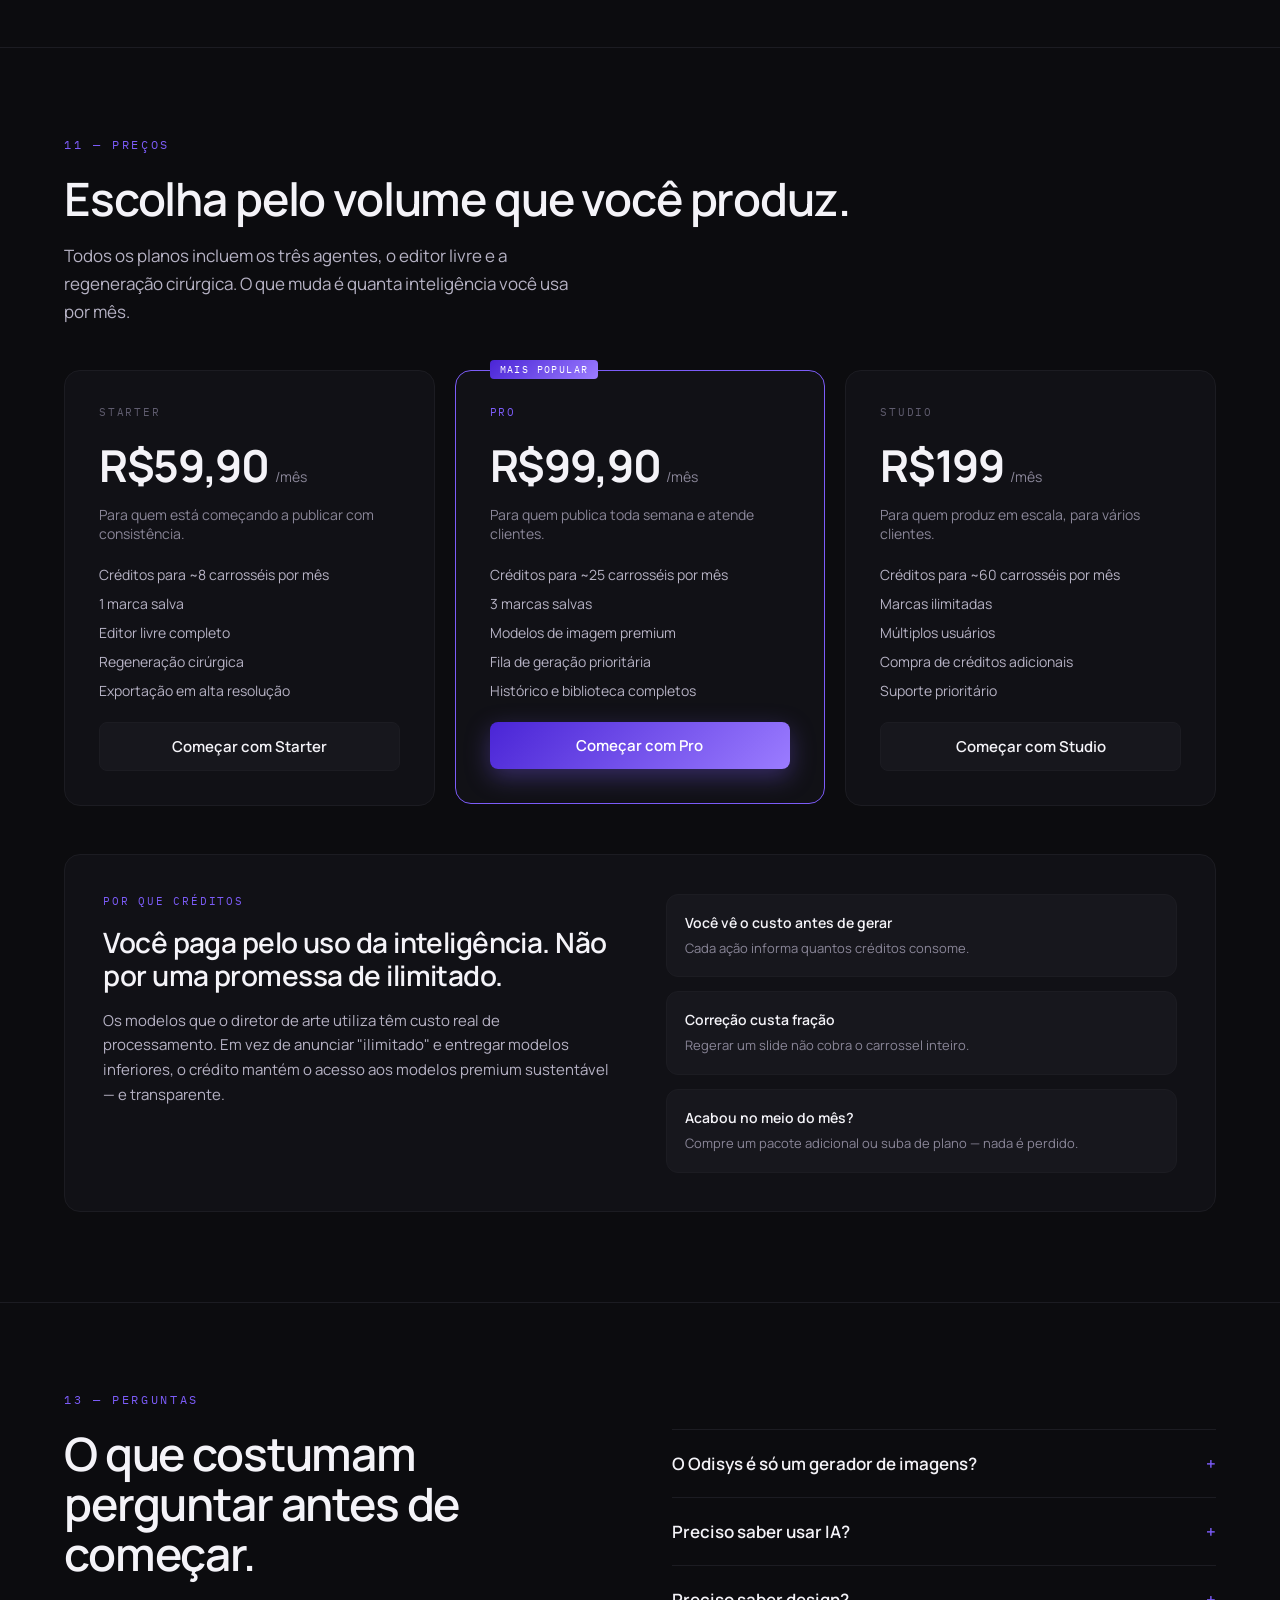
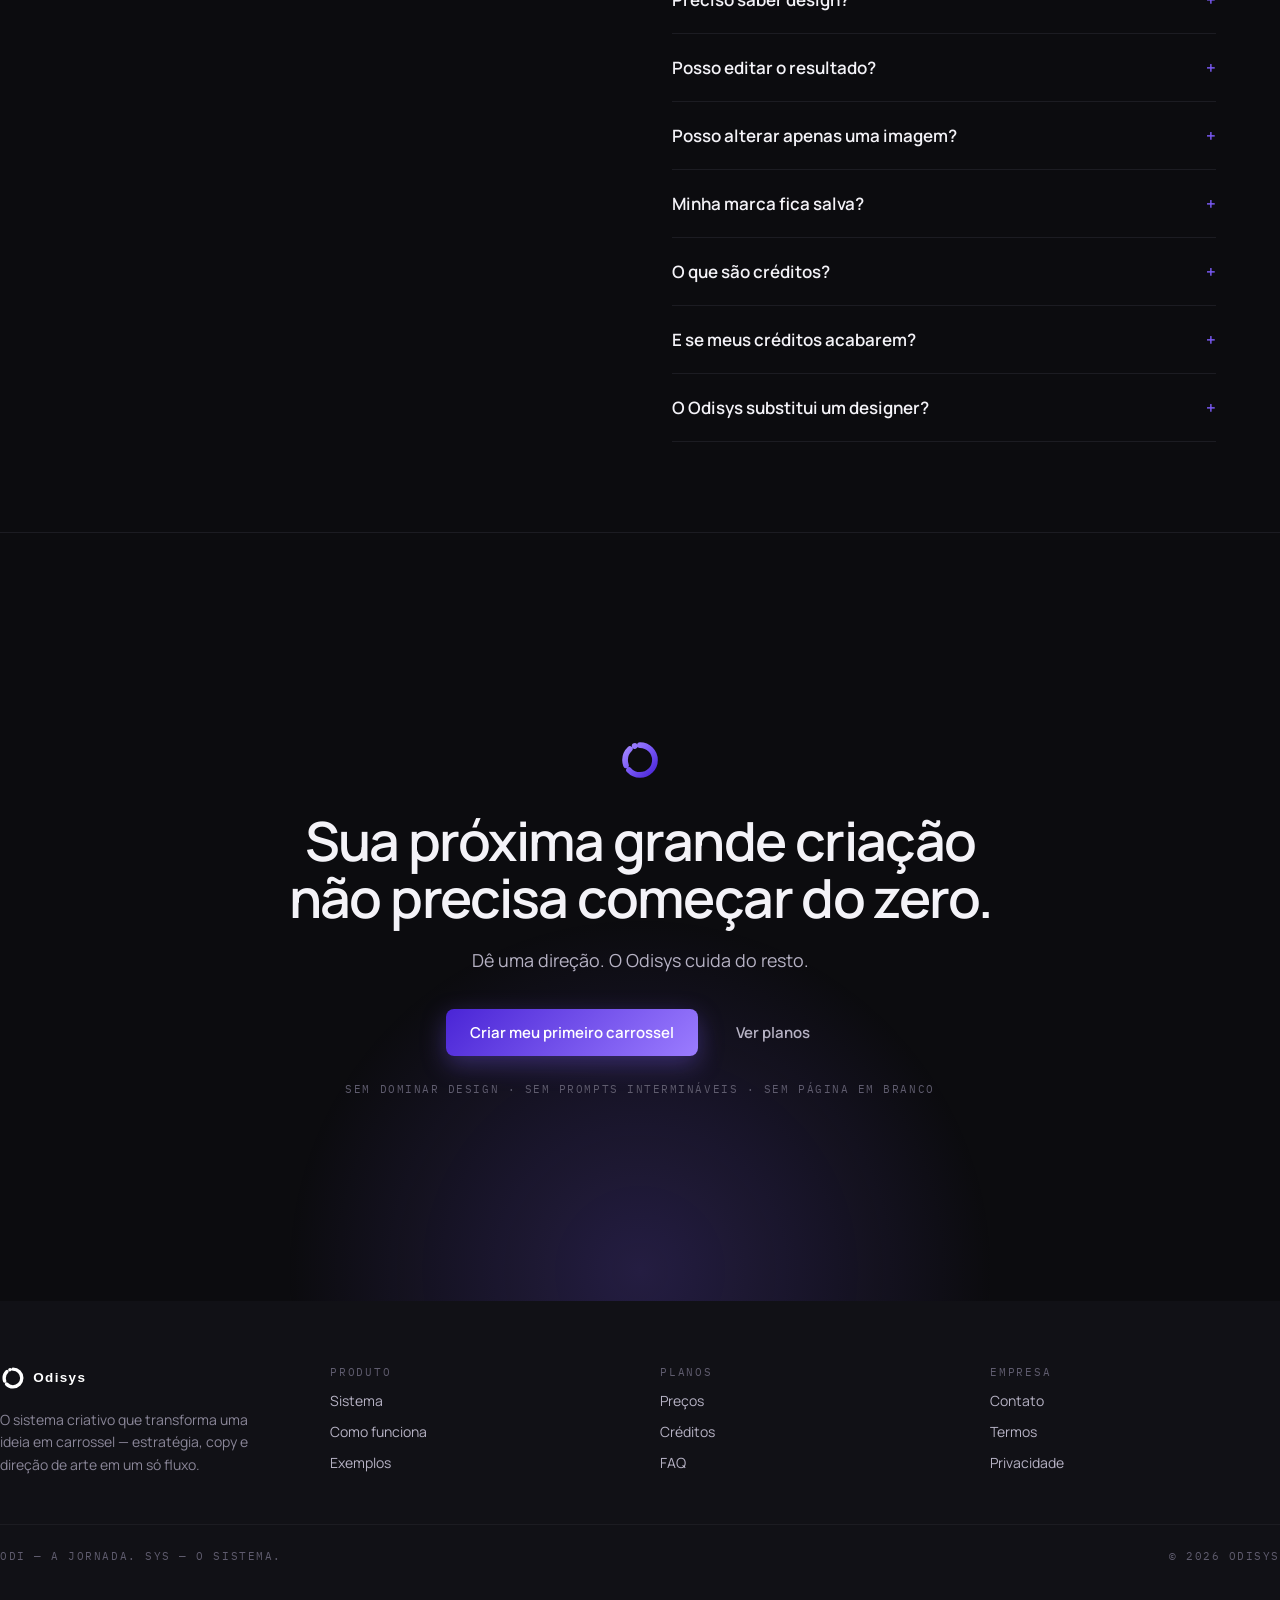
==== commit 3a6e403e: "Alinha nomes e preços dos planos com o app (Starter 59,90 · Pro 99,90 · Studio 199) Co-Authored-By: " ====
--- a/index.html
+++ b/index.html
@@ -746,16 +746,14 @@
         <div>
           <div class="plan-name">Starter</div>
           <div class="price-row"><span class="amount">R$59,90</span><span class="suffix">/mês</span></div>
-          <div class="plan-desc">Para começar a publicar com consistência.</div>
+          <div class="plan-desc">Para quem está começando a publicar com consistência.</div>
         </div>
         <div class="price-features">
-          <div>80 créditos por mês</div>
-          <div>Exportação em PNG e PDF</div>
-          <div>Todos os templates</div>
-          <div>Contexto de marca aplicado pela IA</div>
-          <div class="is-locked">Geração de legendas com IA (a partir do Pro)</div>
-          <div class="is-locked">Prompt customizado de imagem (a partir do Pro)</div>
-          <div class="is-locked">Imagem de referência na geração (a partir do Pro)</div>
+          <div>Créditos para ~8 carrosséis por mês</div>
+          <div>1 marca salva</div>
+          <div>Editor livre completo</div>
+          <div>Regeneração cirúrgica</div>
+          <div>Exportação em alta resolução</div>
         </div>
         <a href="https://app.odisys.com.br/api/checkout?plan=starter" class="btn btn-secondary btn-lg btn-block">Começar com Starter</a>
       </div>
@@ -765,16 +763,14 @@
         <div>
           <div class="plan-name">Pro</div>
           <div class="price-row"><span class="amount">R$99,90</span><span class="suffix">/mês</span></div>
-          <div class="plan-desc">O equilíbrio entre volume e qualidade.</div>
+          <div class="plan-desc">Para quem publica toda semana e atende clientes.</div>
         </div>
         <div class="price-features">
-          <div>160 créditos por mês</div>
-          <div>Exportação em PNG e PDF</div>
-          <div>Todos os templates</div>
-          <div>Contexto de marca aplicado pela IA</div>
-          <div>Geração de legendas com IA</div>
-          <div>Prompt customizado de imagem</div>
-          <div>Imagem de referência na geração</div>
+          <div>Créditos para ~25 carrosséis por mês</div>
+          <div>3 marcas salvas</div>
+          <div>Modelos de imagem premium</div>
+          <div>Fila de geração prioritária</div>
+          <div>Histórico e biblioteca completos</div>
         </div>
         <a href="https://app.odisys.com.br/api/checkout?plan=pro" class="btn btn-primary btn-lg btn-block">Começar com Pro</a>
       </div>
@@ -783,16 +779,14 @@
         <div>
           <div class="plan-name">Studio</div>
           <div class="price-row"><span class="amount">R$199</span><span class="suffix">/mês</span></div>
-          <div class="plan-desc">Para agências e criadores em escala.</div>
+          <div class="plan-desc">Para quem produz em escala, para vários clientes.</div>
         </div>
         <div class="price-features">
-          <div>350 créditos por mês</div>
-          <div>Exportação em PNG e PDF</div>
-          <div>Todos os templates</div>
-          <div>Contexto de marca aplicado pela IA</div>
-          <div>Geração de legendas com IA</div>
-          <div>Prompt customizado de imagem</div>
-          <div>Imagem de referência na geração</div>
+          <div>Créditos para ~60 carrosséis por mês</div>
+          <div>Marcas ilimitadas</div>
+          <div>Múltiplos usuários</div>
+          <div>Compra de créditos adicionais</div>
+          <div>Suporte prioritário</div>
         </div>
         <a href="https://app.odisys.com.br/api/checkout?plan=studio" class="btn btn-secondary btn-lg btn-block">Começar com Studio</a>
       </div>
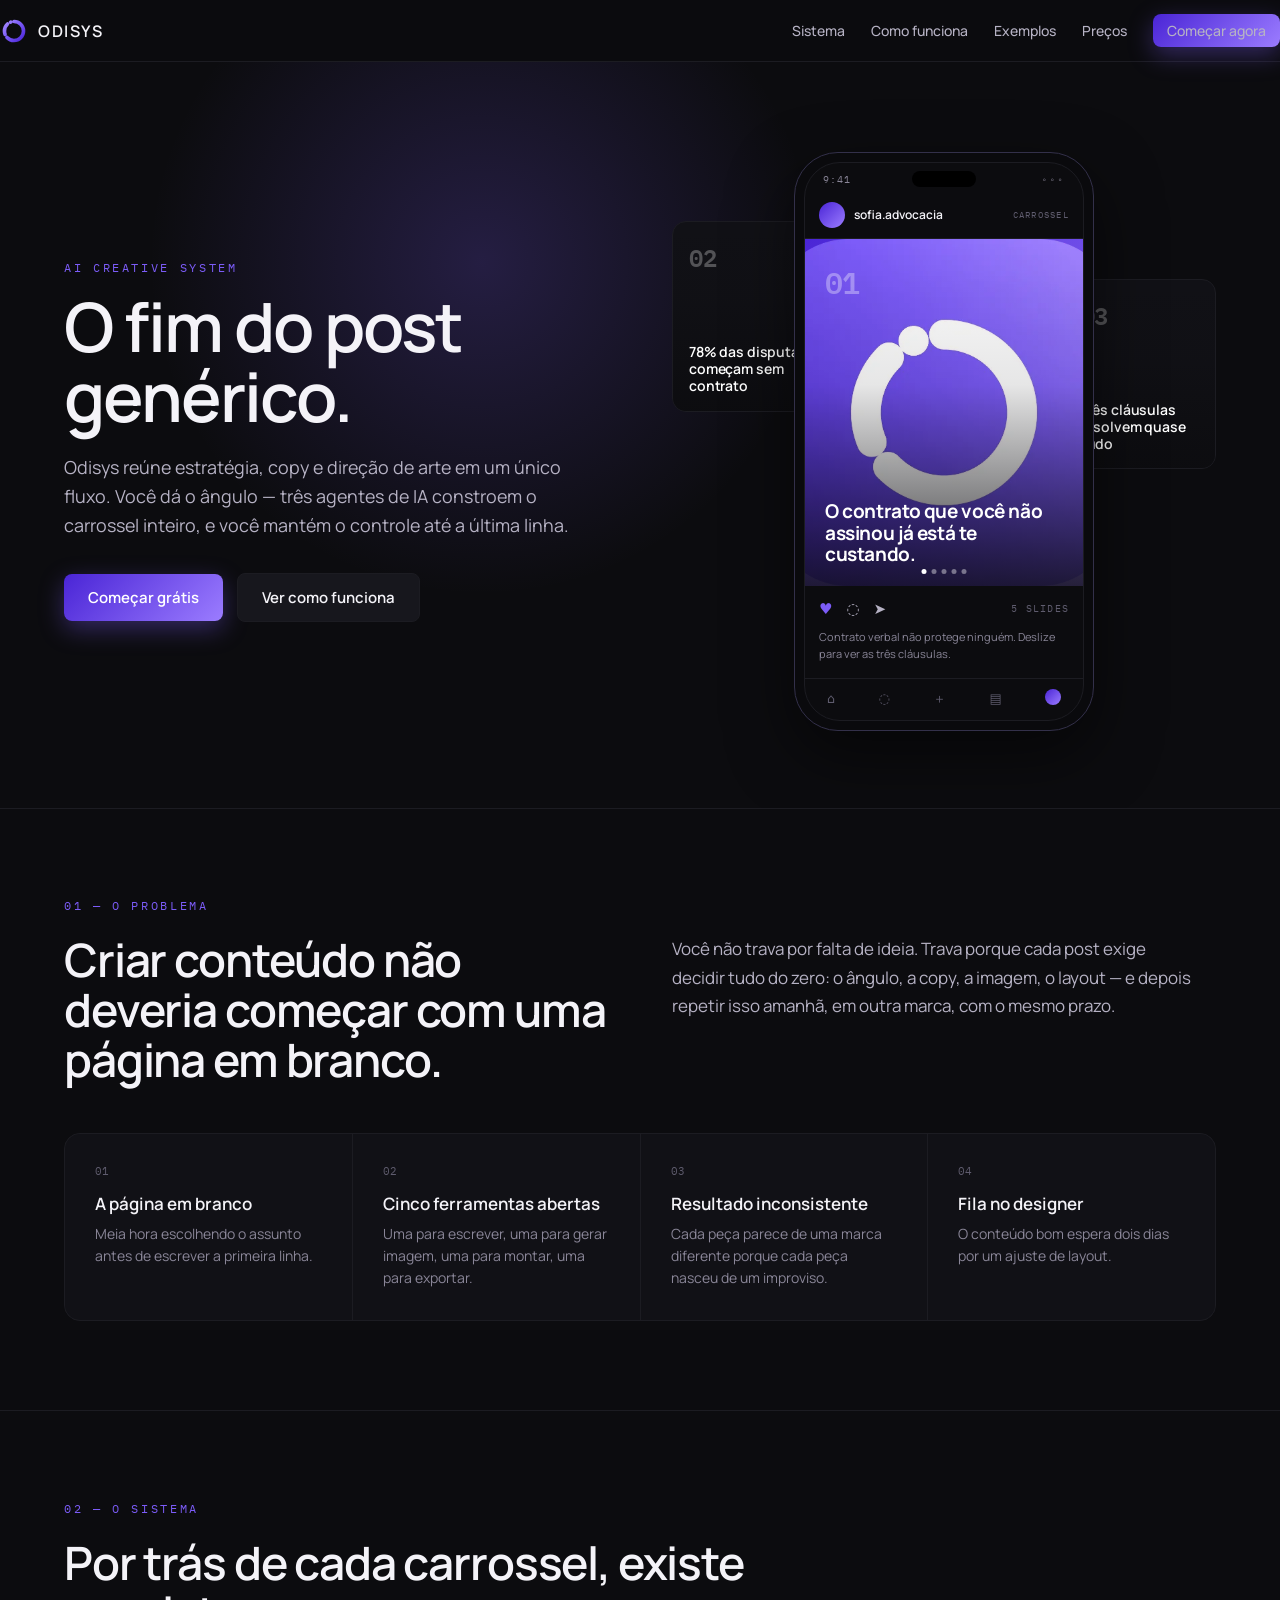
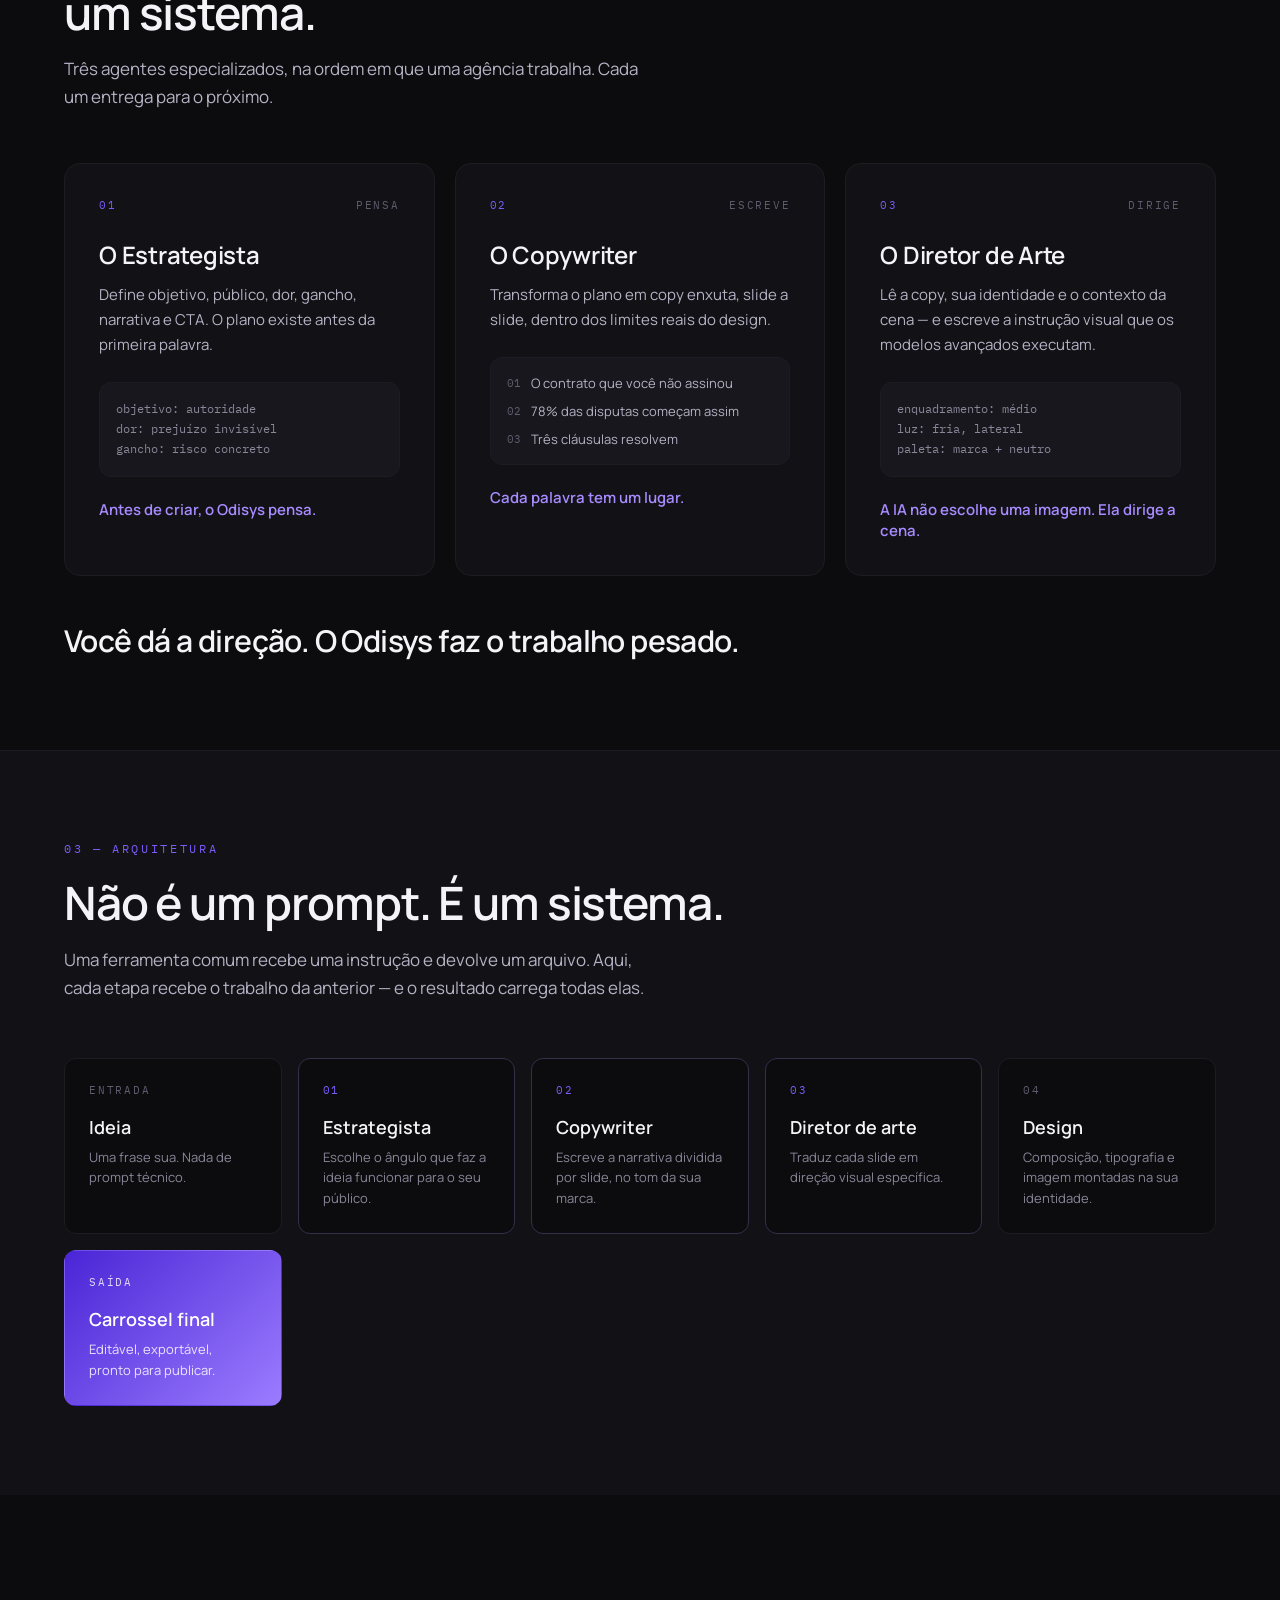
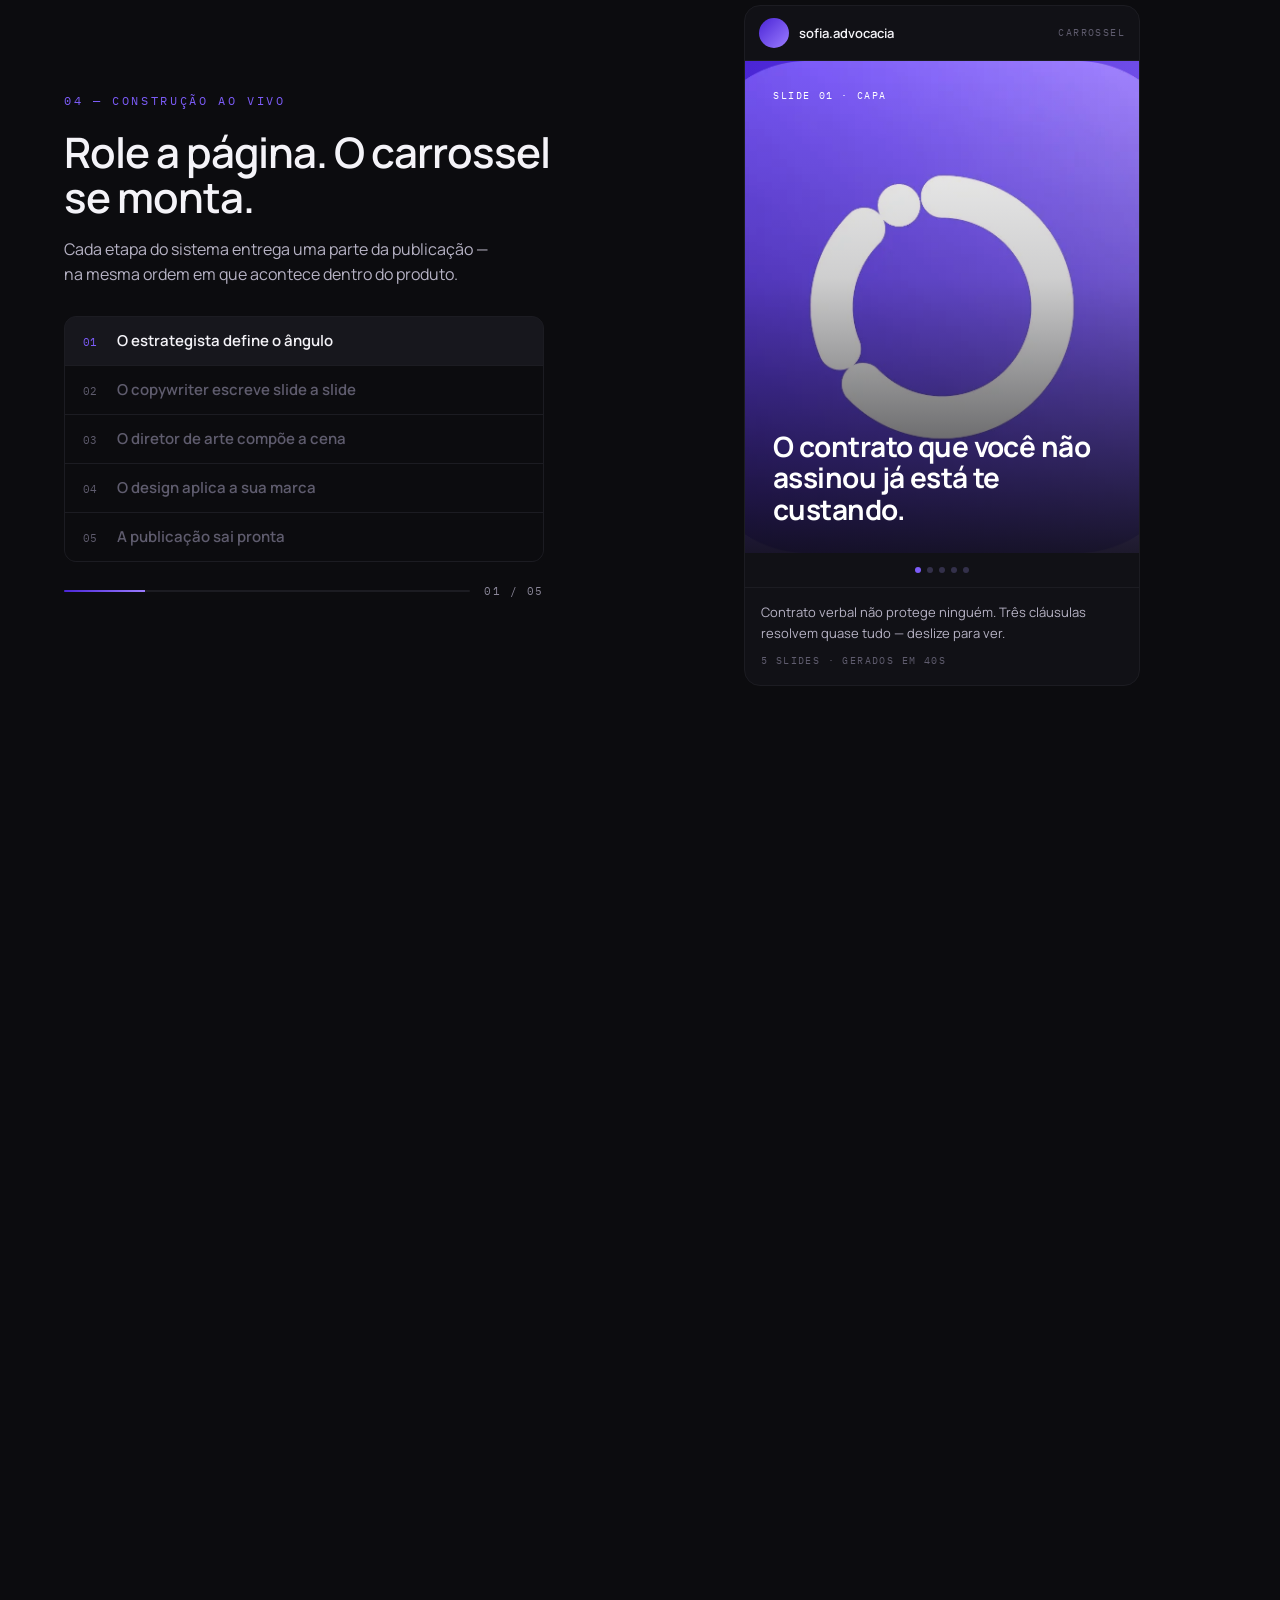
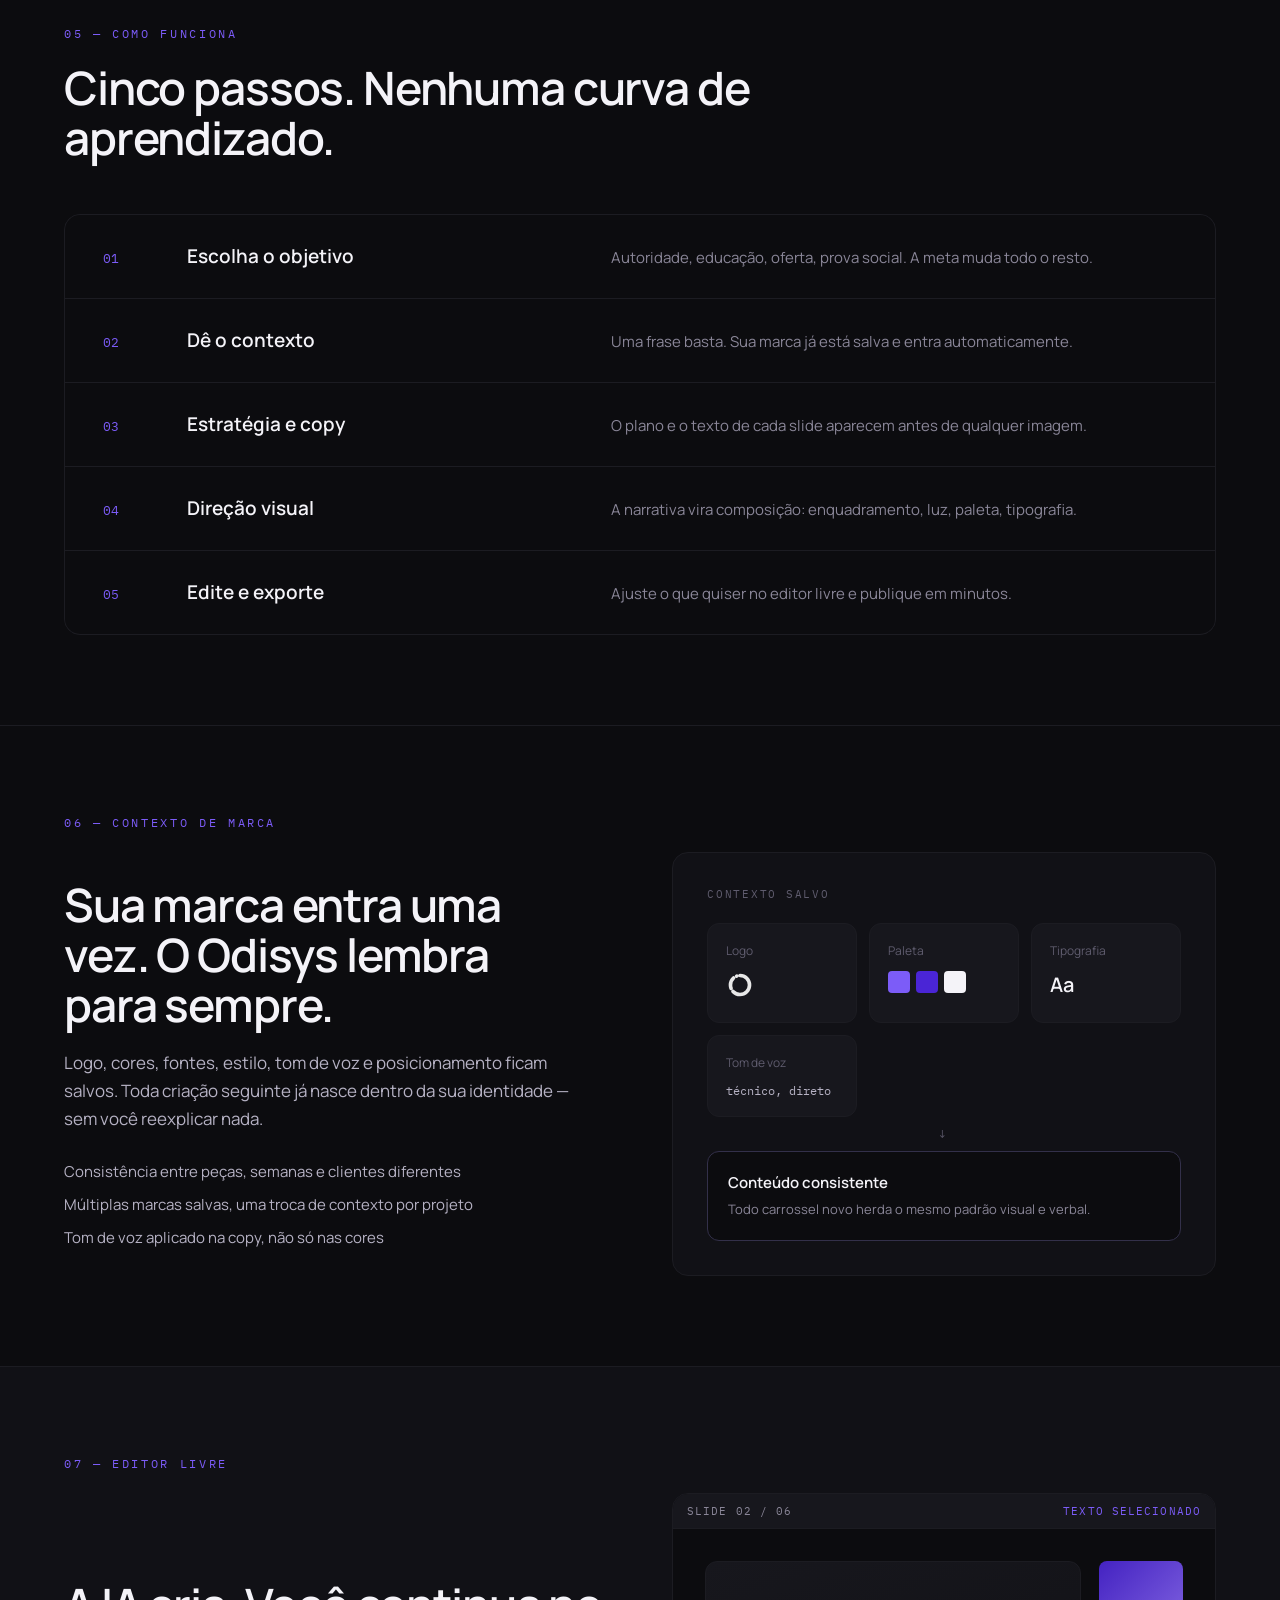
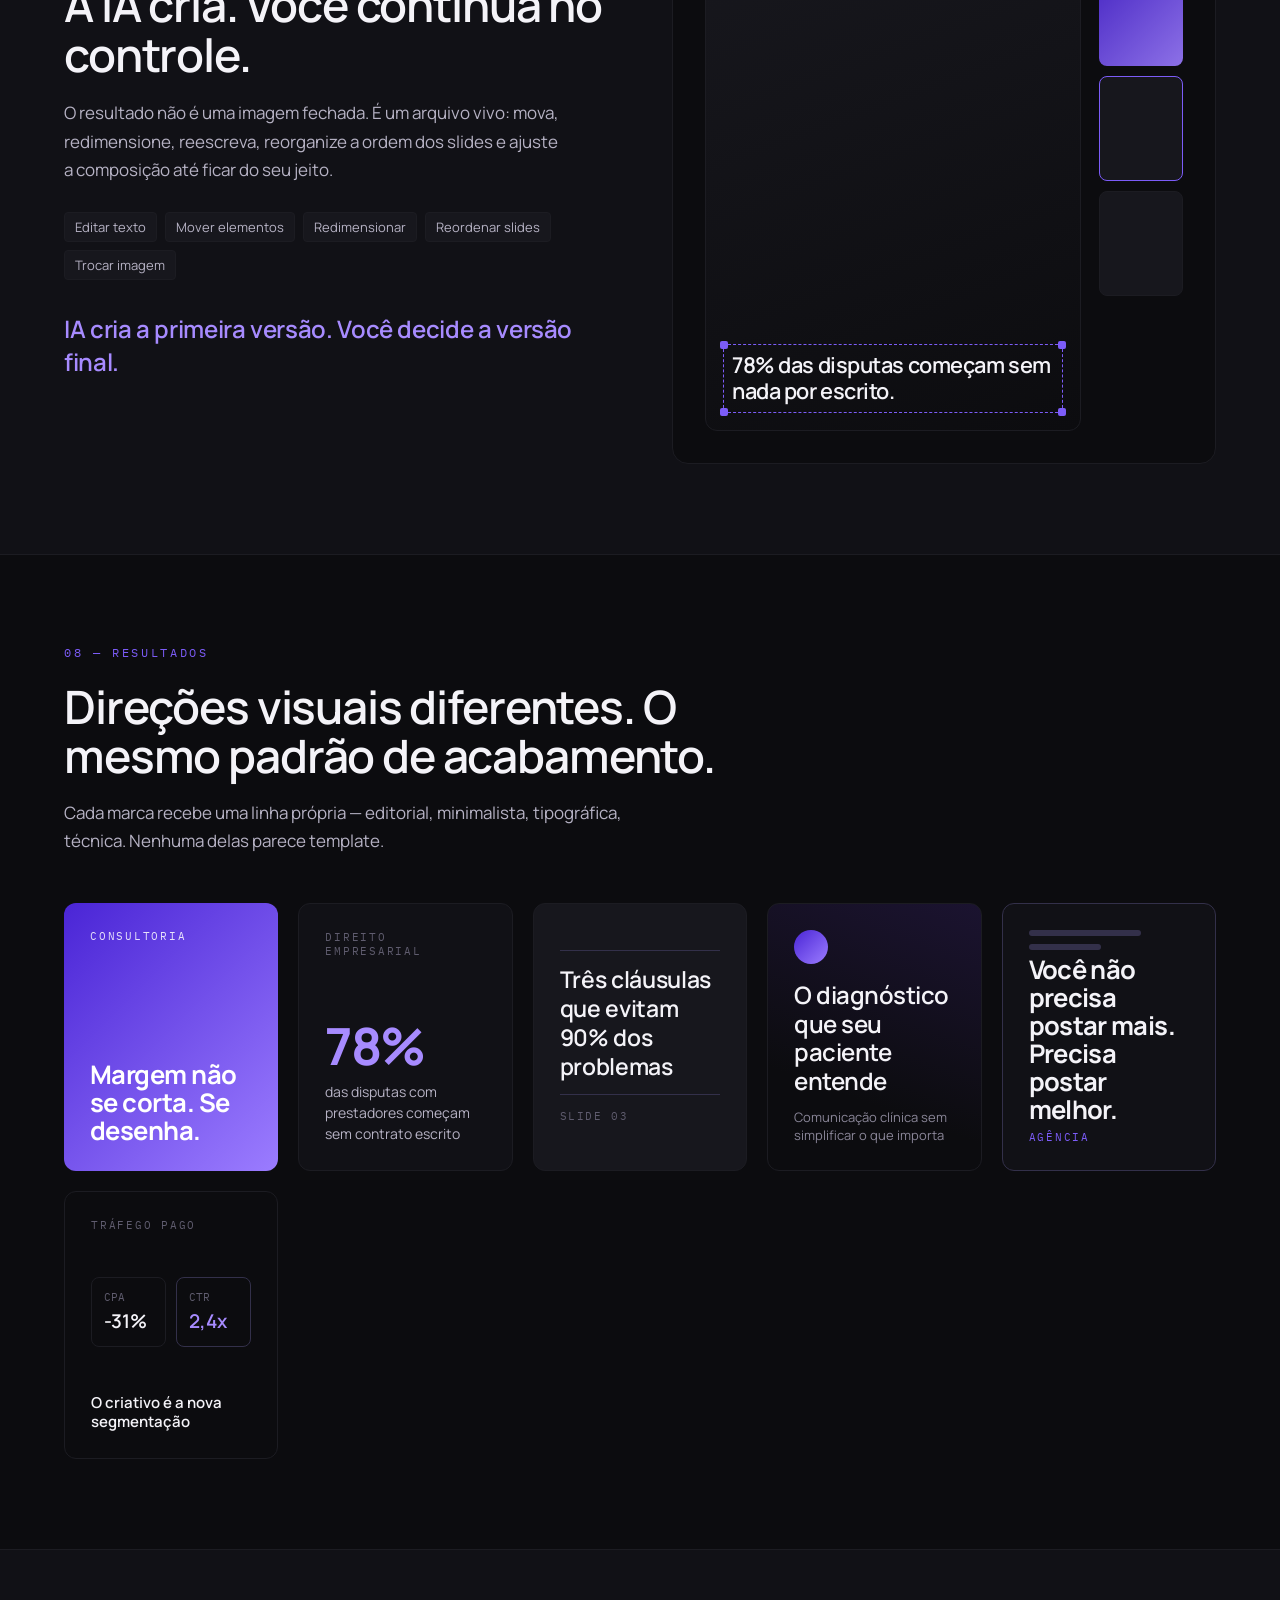
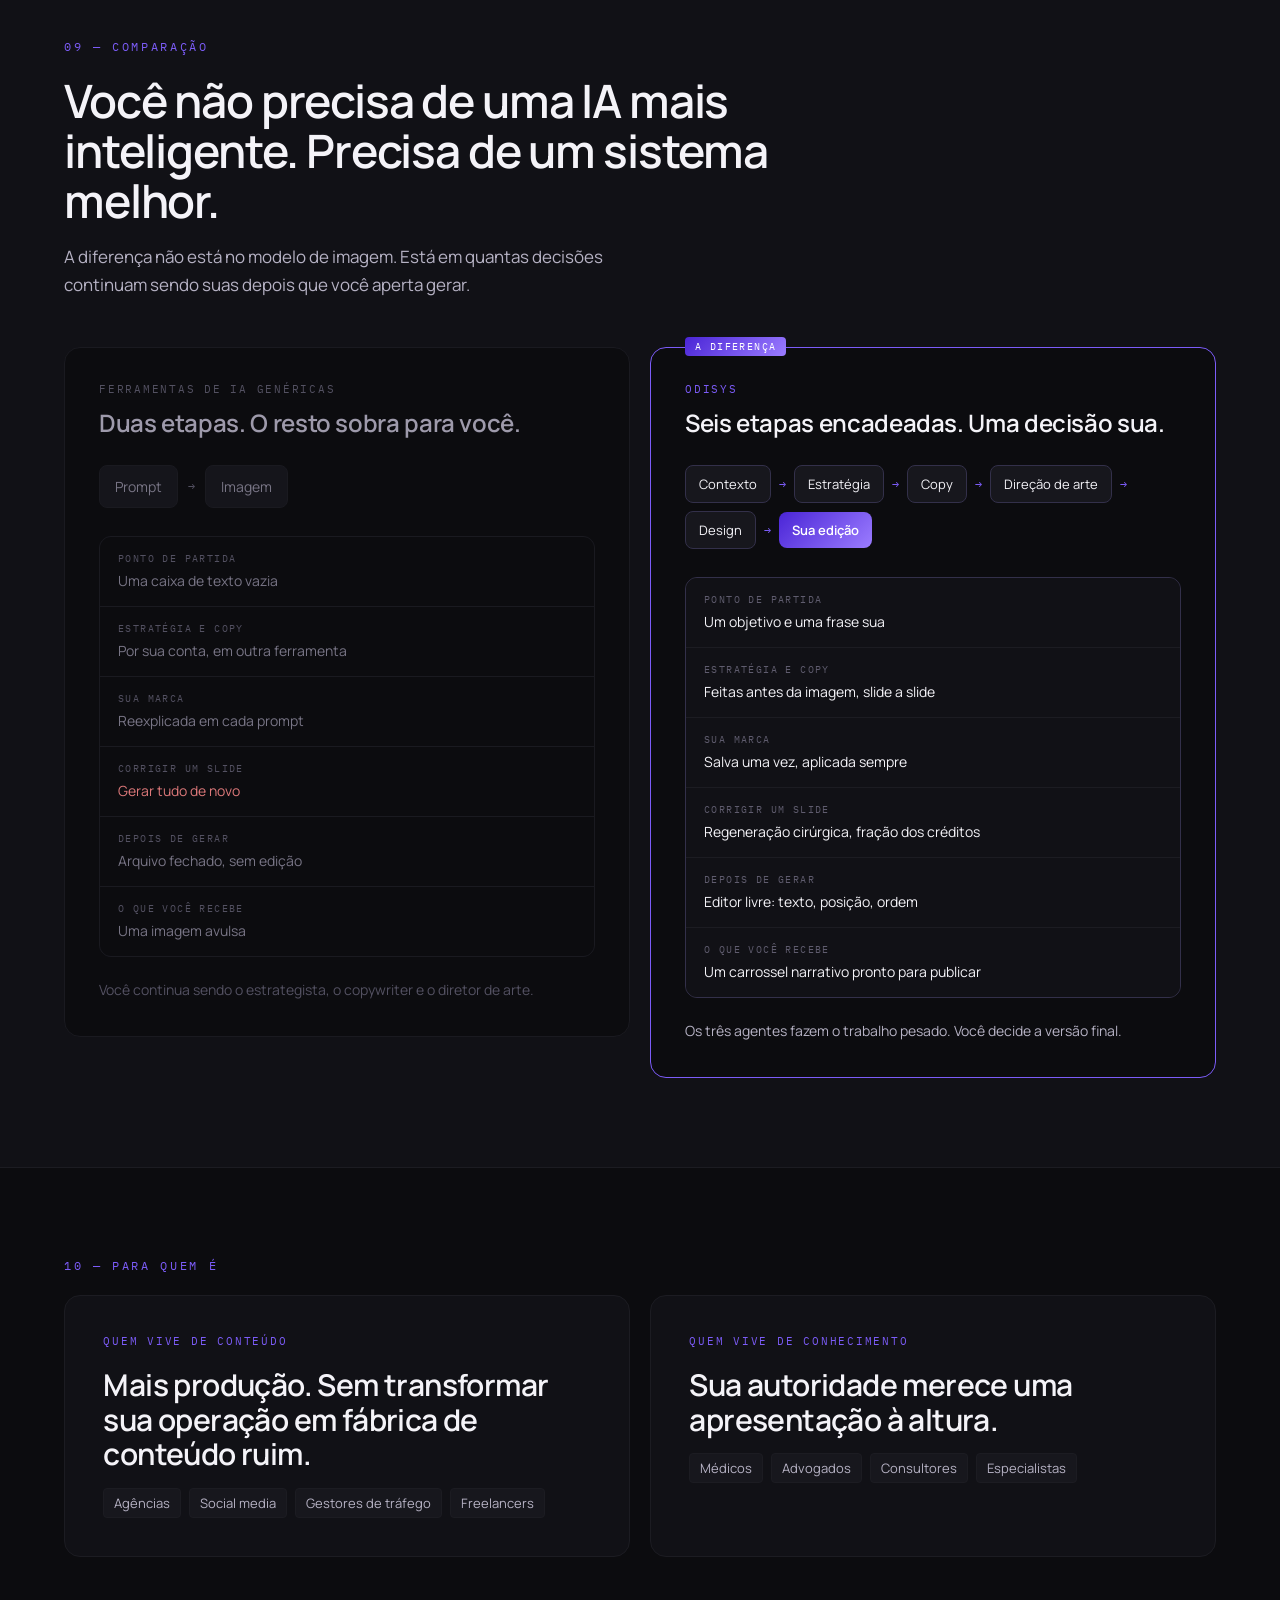
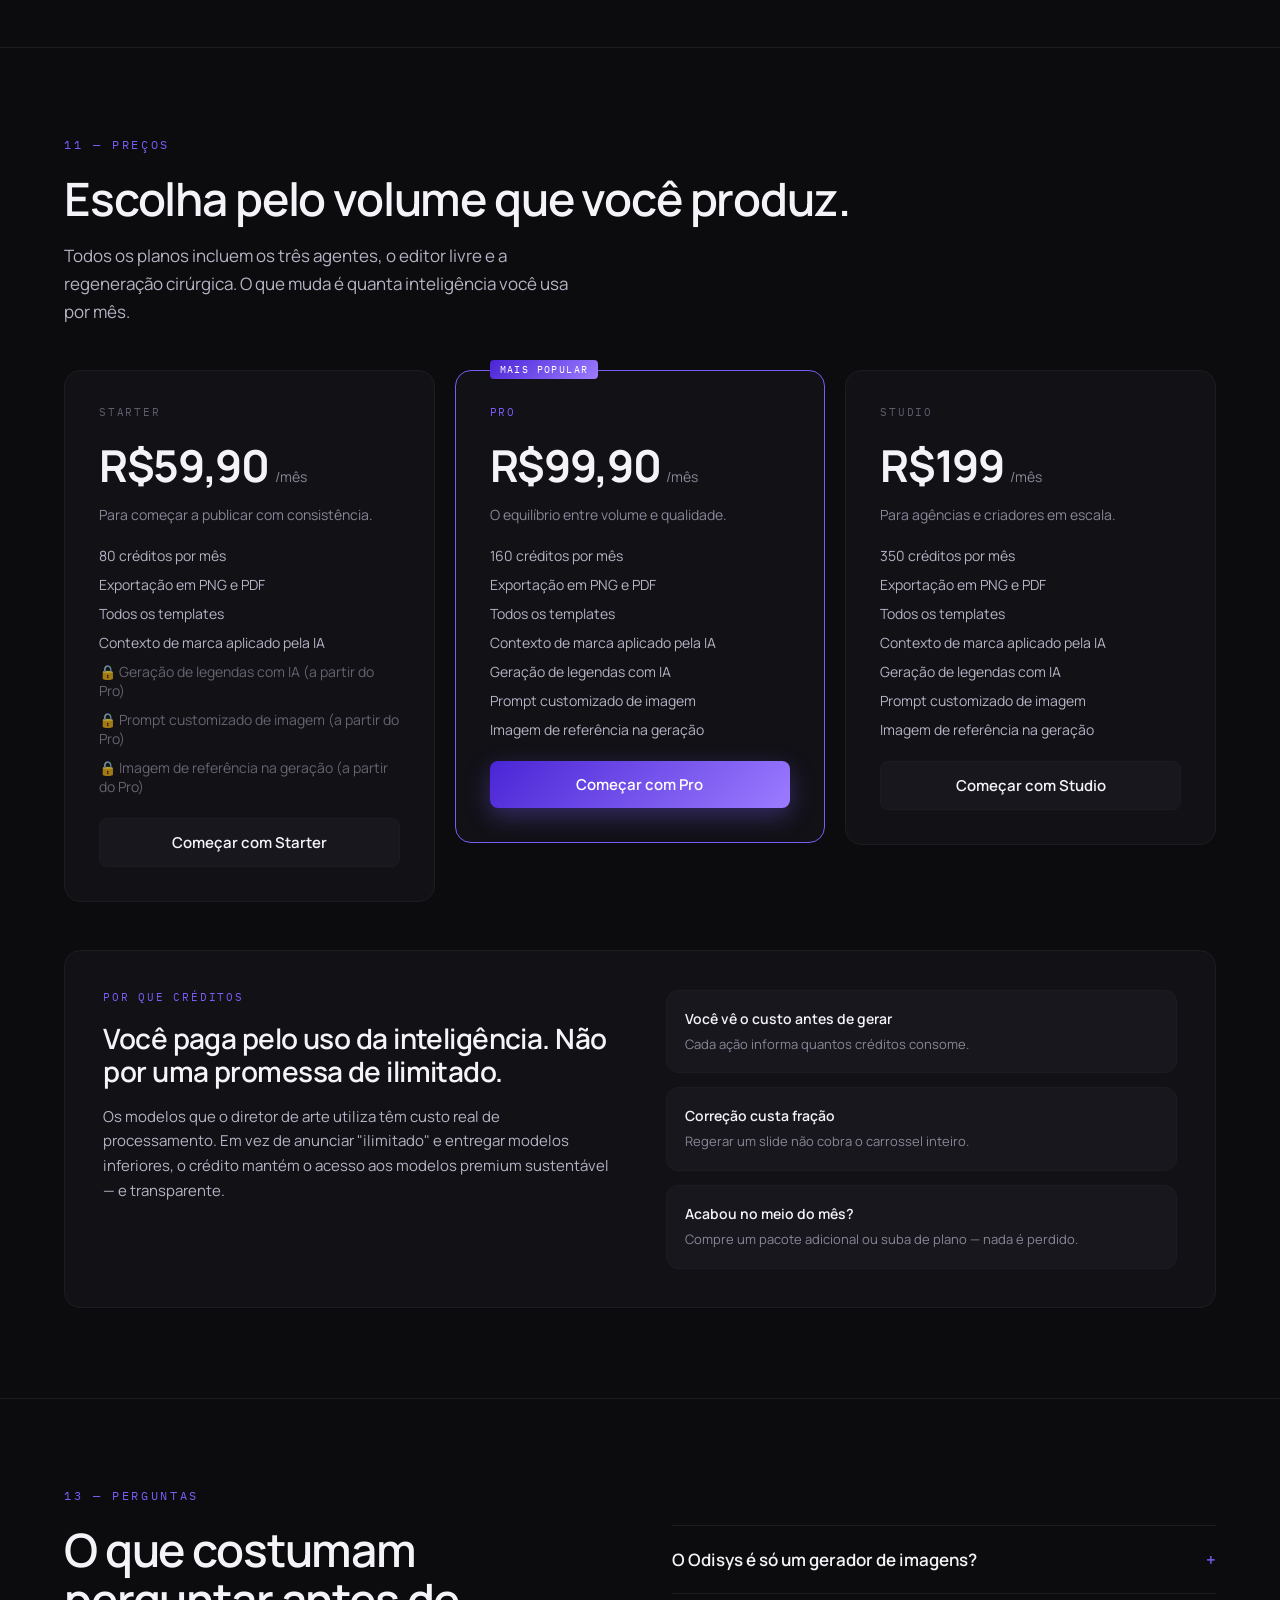
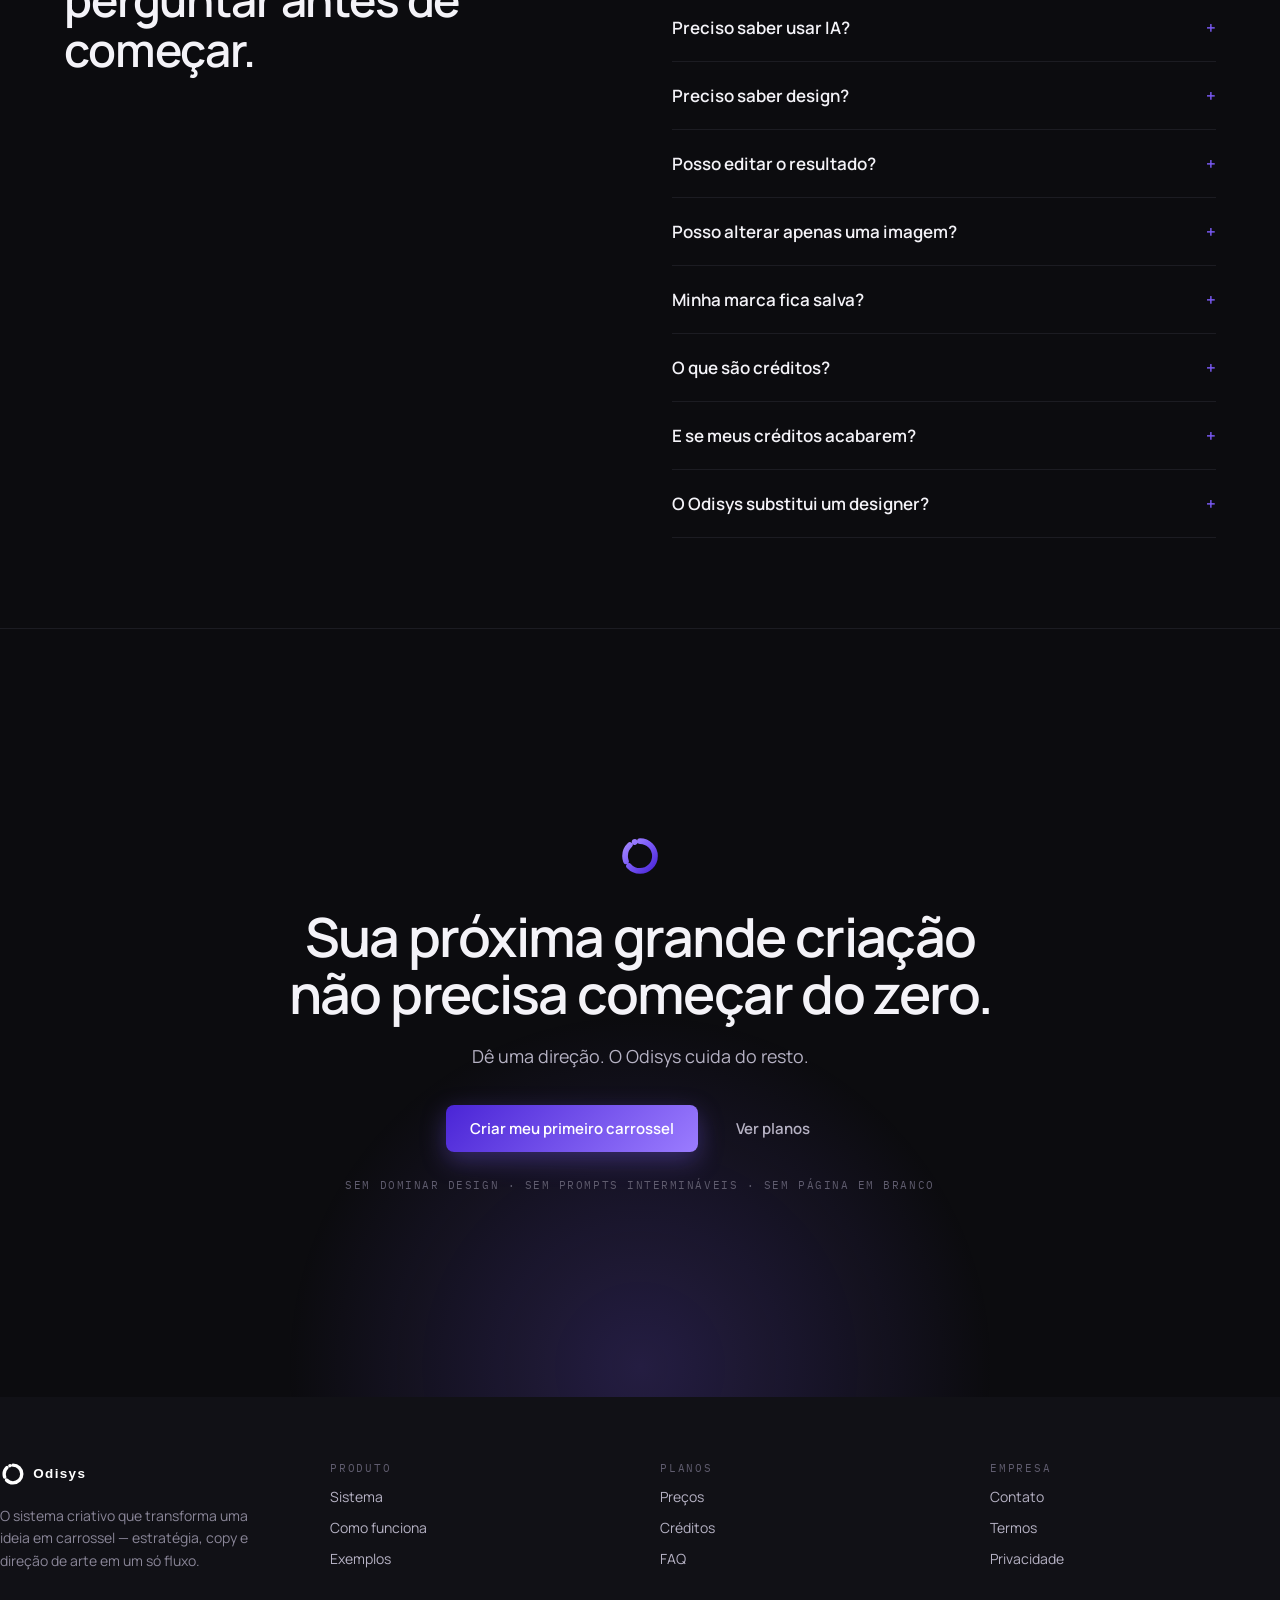
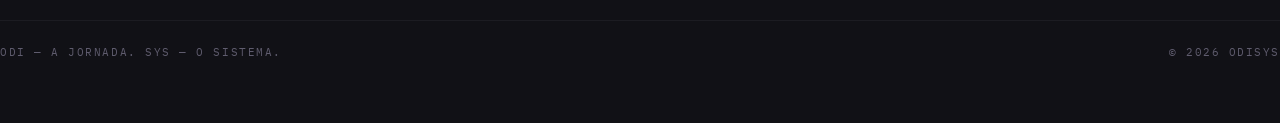
==== commit 6f983b16: "Merge staging (resolve conflito: staging já contém links, preços e benefícios) Co-Authored-By: Claud" ====
--- a/index.html
+++ b/index.html
@@ -746,14 +746,16 @@
         <div>
           <div class="plan-name">Starter</div>
           <div class="price-row"><span class="amount">R$59,90</span><span class="suffix">/mês</span></div>
-          <div class="plan-desc">Para quem está começando a publicar com consistência.</div>
+          <div class="plan-desc">Para começar a publicar com consistência.</div>
         </div>
         <div class="price-features">
-          <div>Créditos para ~8 carrosséis por mês</div>
-          <div>1 marca salva</div>
-          <div>Editor livre completo</div>
-          <div>Regeneração cirúrgica</div>
-          <div>Exportação em alta resolução</div>
+          <div>80 créditos por mês</div>
+          <div>Exportação em PNG e PDF</div>
+          <div>Todos os templates</div>
+          <div>Contexto de marca aplicado pela IA</div>
+          <div class="is-locked">Geração de legendas com IA (a partir do Pro)</div>
+          <div class="is-locked">Prompt customizado de imagem (a partir do Pro)</div>
+          <div class="is-locked">Imagem de referência na geração (a partir do Pro)</div>
         </div>
         <a href="https://app.odisys.com.br/api/checkout?plan=starter" class="btn btn-secondary btn-lg btn-block">Começar com Starter</a>
       </div>
@@ -763,14 +765,16 @@
         <div>
           <div class="plan-name">Pro</div>
           <div class="price-row"><span class="amount">R$99,90</span><span class="suffix">/mês</span></div>
-          <div class="plan-desc">Para quem publica toda semana e atende clientes.</div>
+          <div class="plan-desc">O equilíbrio entre volume e qualidade.</div>
         </div>
         <div class="price-features">
-          <div>Créditos para ~25 carrosséis por mês</div>
-          <div>3 marcas salvas</div>
-          <div>Modelos de imagem premium</div>
-          <div>Fila de geração prioritária</div>
-          <div>Histórico e biblioteca completos</div>
+          <div>160 créditos por mês</div>
+          <div>Exportação em PNG e PDF</div>
+          <div>Todos os templates</div>
+          <div>Contexto de marca aplicado pela IA</div>
+          <div>Geração de legendas com IA</div>
+          <div>Prompt customizado de imagem</div>
+          <div>Imagem de referência na geração</div>
         </div>
         <a href="https://app.odisys.com.br/api/checkout?plan=pro" class="btn btn-primary btn-lg btn-block">Começar com Pro</a>
       </div>
@@ -779,14 +783,16 @@
         <div>
           <div class="plan-name">Studio</div>
           <div class="price-row"><span class="amount">R$199</span><span class="suffix">/mês</span></div>
-          <div class="plan-desc">Para quem produz em escala, para vários clientes.</div>
+          <div class="plan-desc">Para agências e criadores em escala.</div>
         </div>
         <div class="price-features">
-          <div>Créditos para ~60 carrosséis por mês</div>
-          <div>Marcas ilimitadas</div>
-          <div>Múltiplos usuários</div>
-          <div>Compra de créditos adicionais</div>
-          <div>Suporte prioritário</div>
+          <div>350 créditos por mês</div>
+          <div>Exportação em PNG e PDF</div>
+          <div>Todos os templates</div>
+          <div>Contexto de marca aplicado pela IA</div>
+          <div>Geração de legendas com IA</div>
+          <div>Prompt customizado de imagem</div>
+          <div>Imagem de referência na geração</div>
         </div>
         <a href="https://app.odisys.com.br/api/checkout?plan=studio" class="btn btn-secondary btn-lg btn-block">Começar com Studio</a>
       </div>
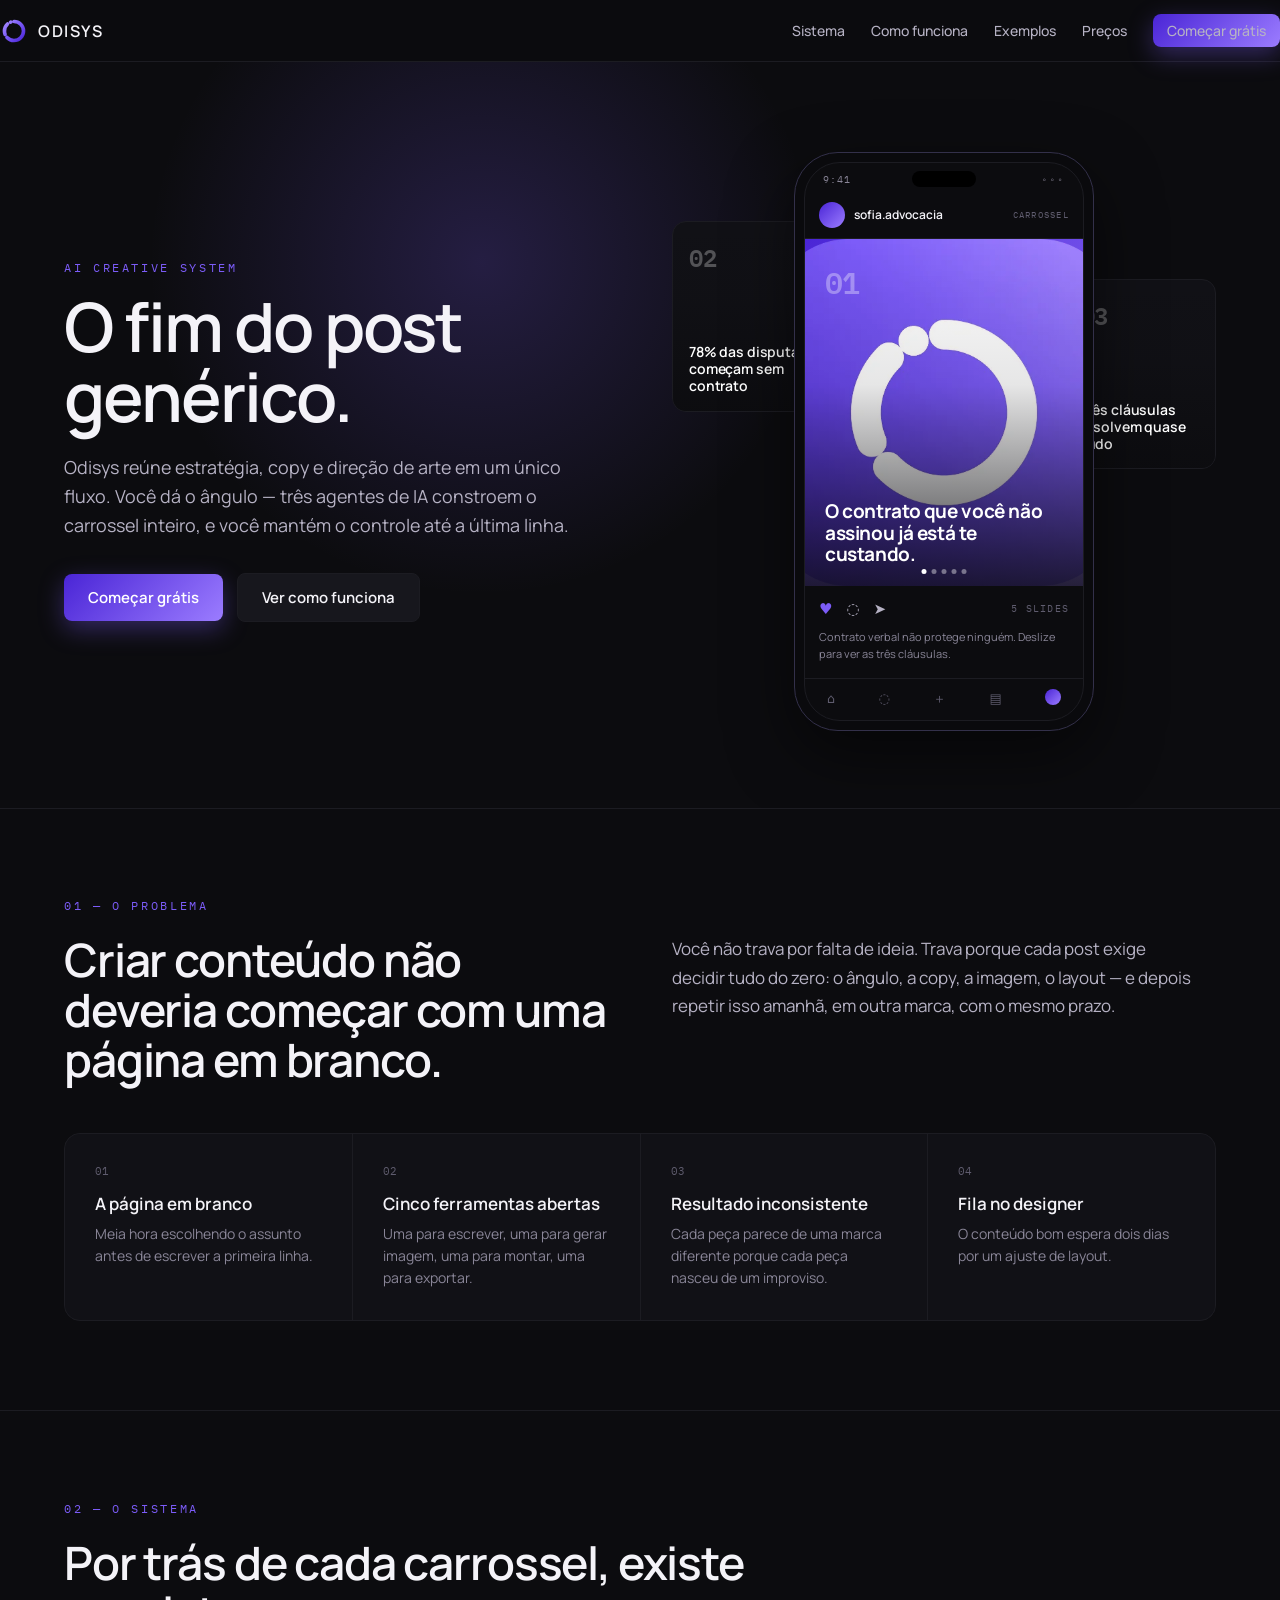
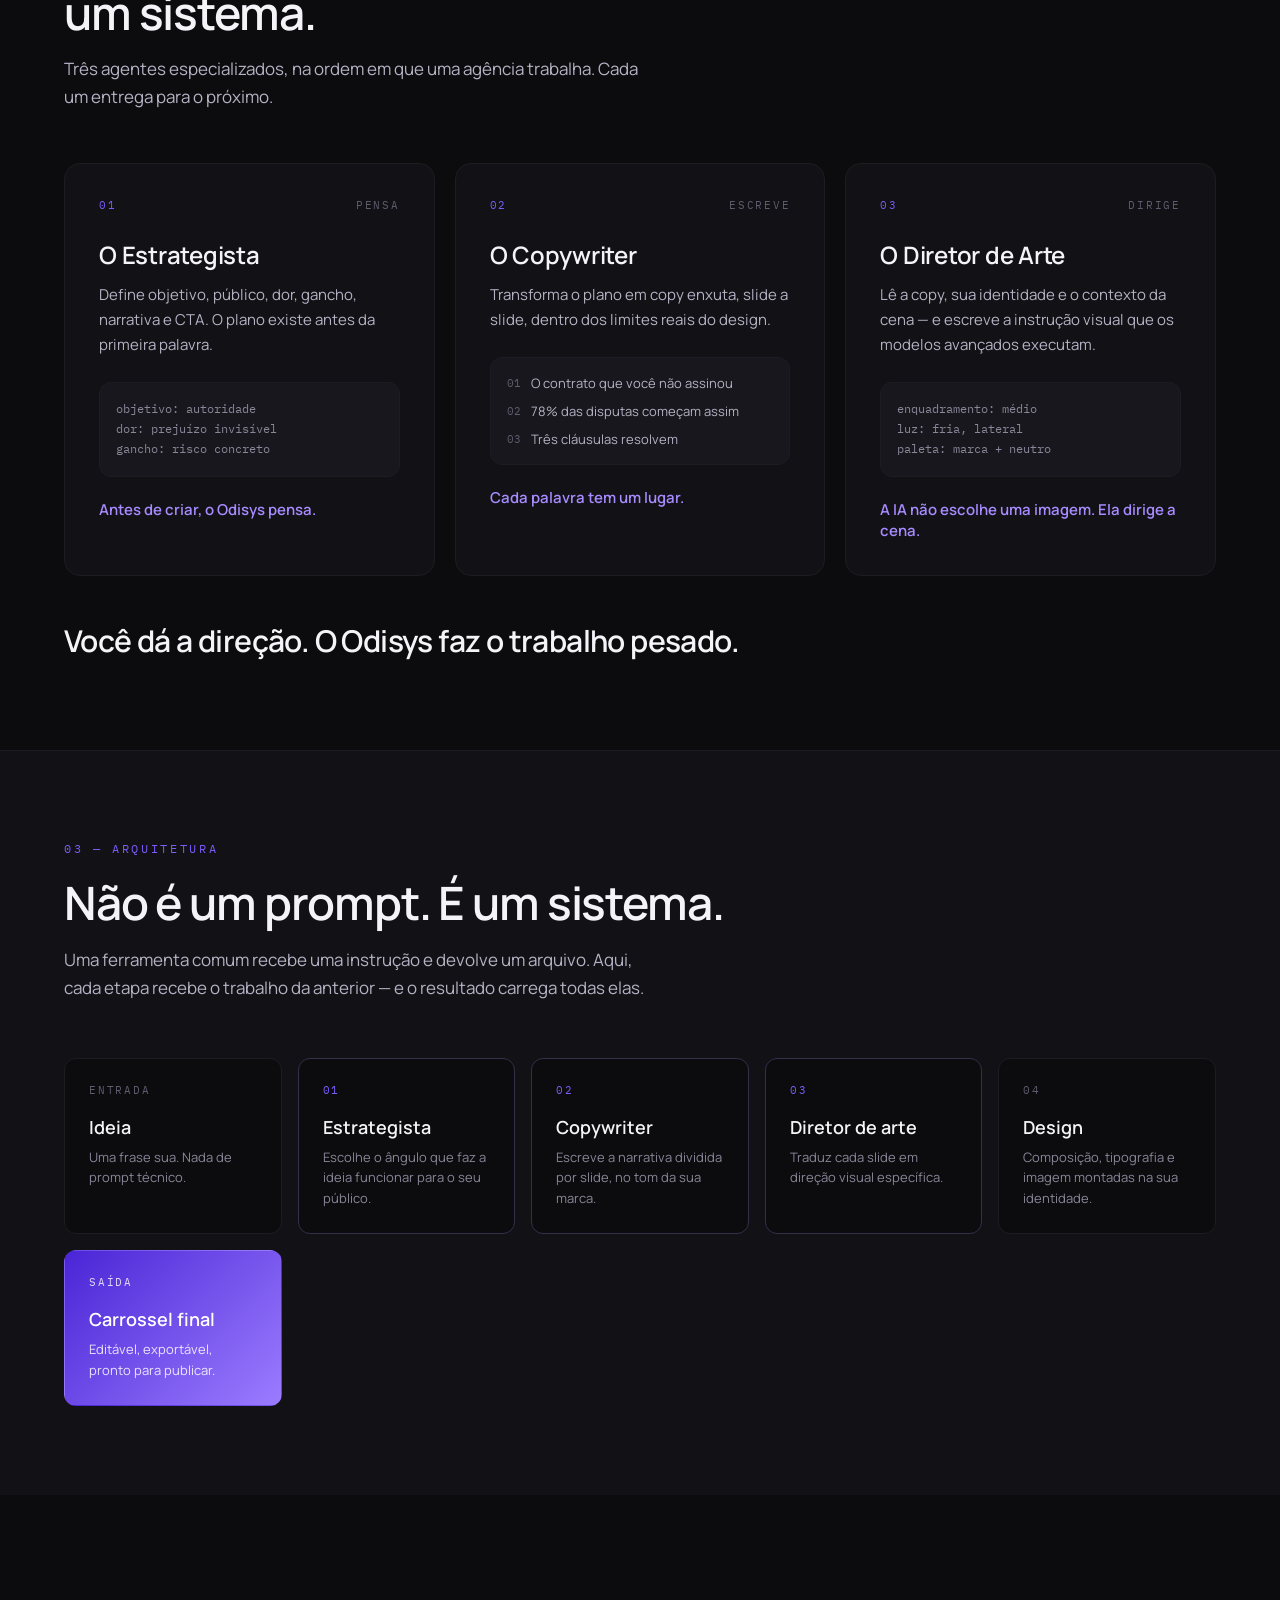
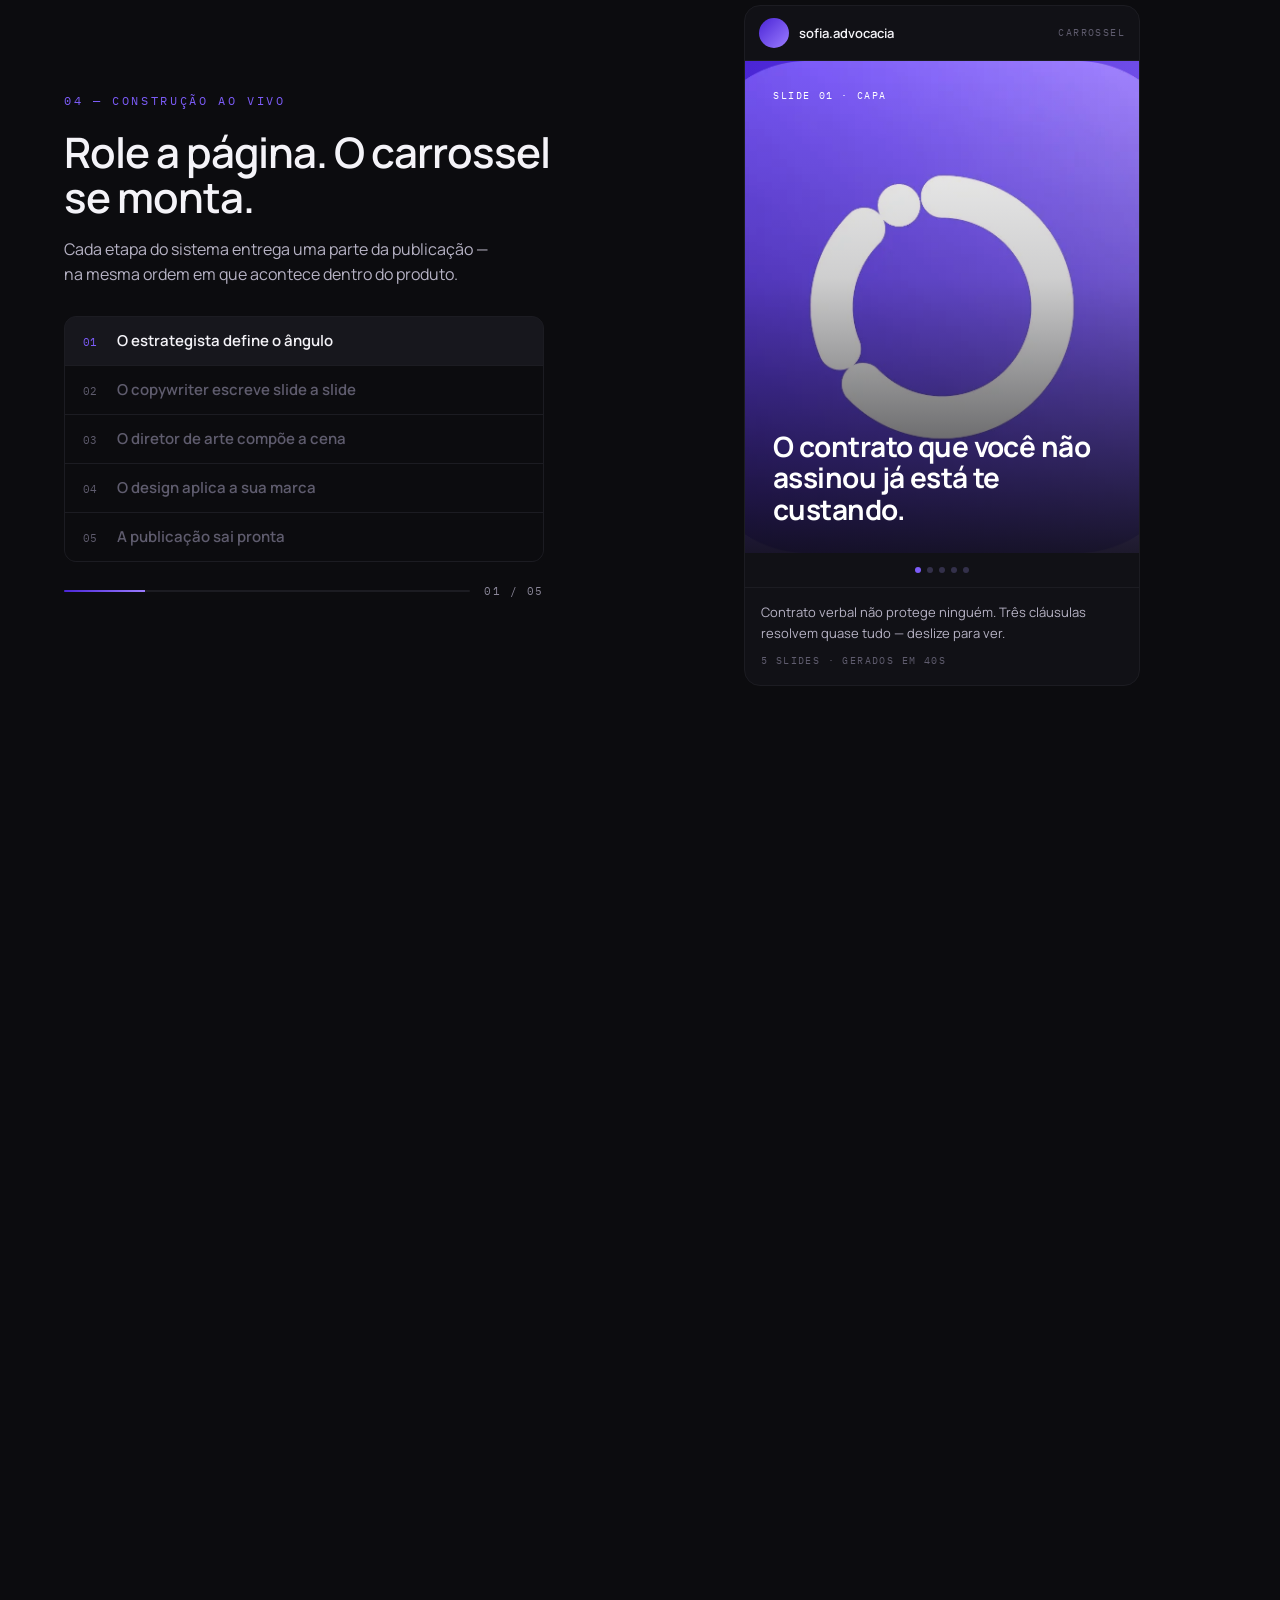
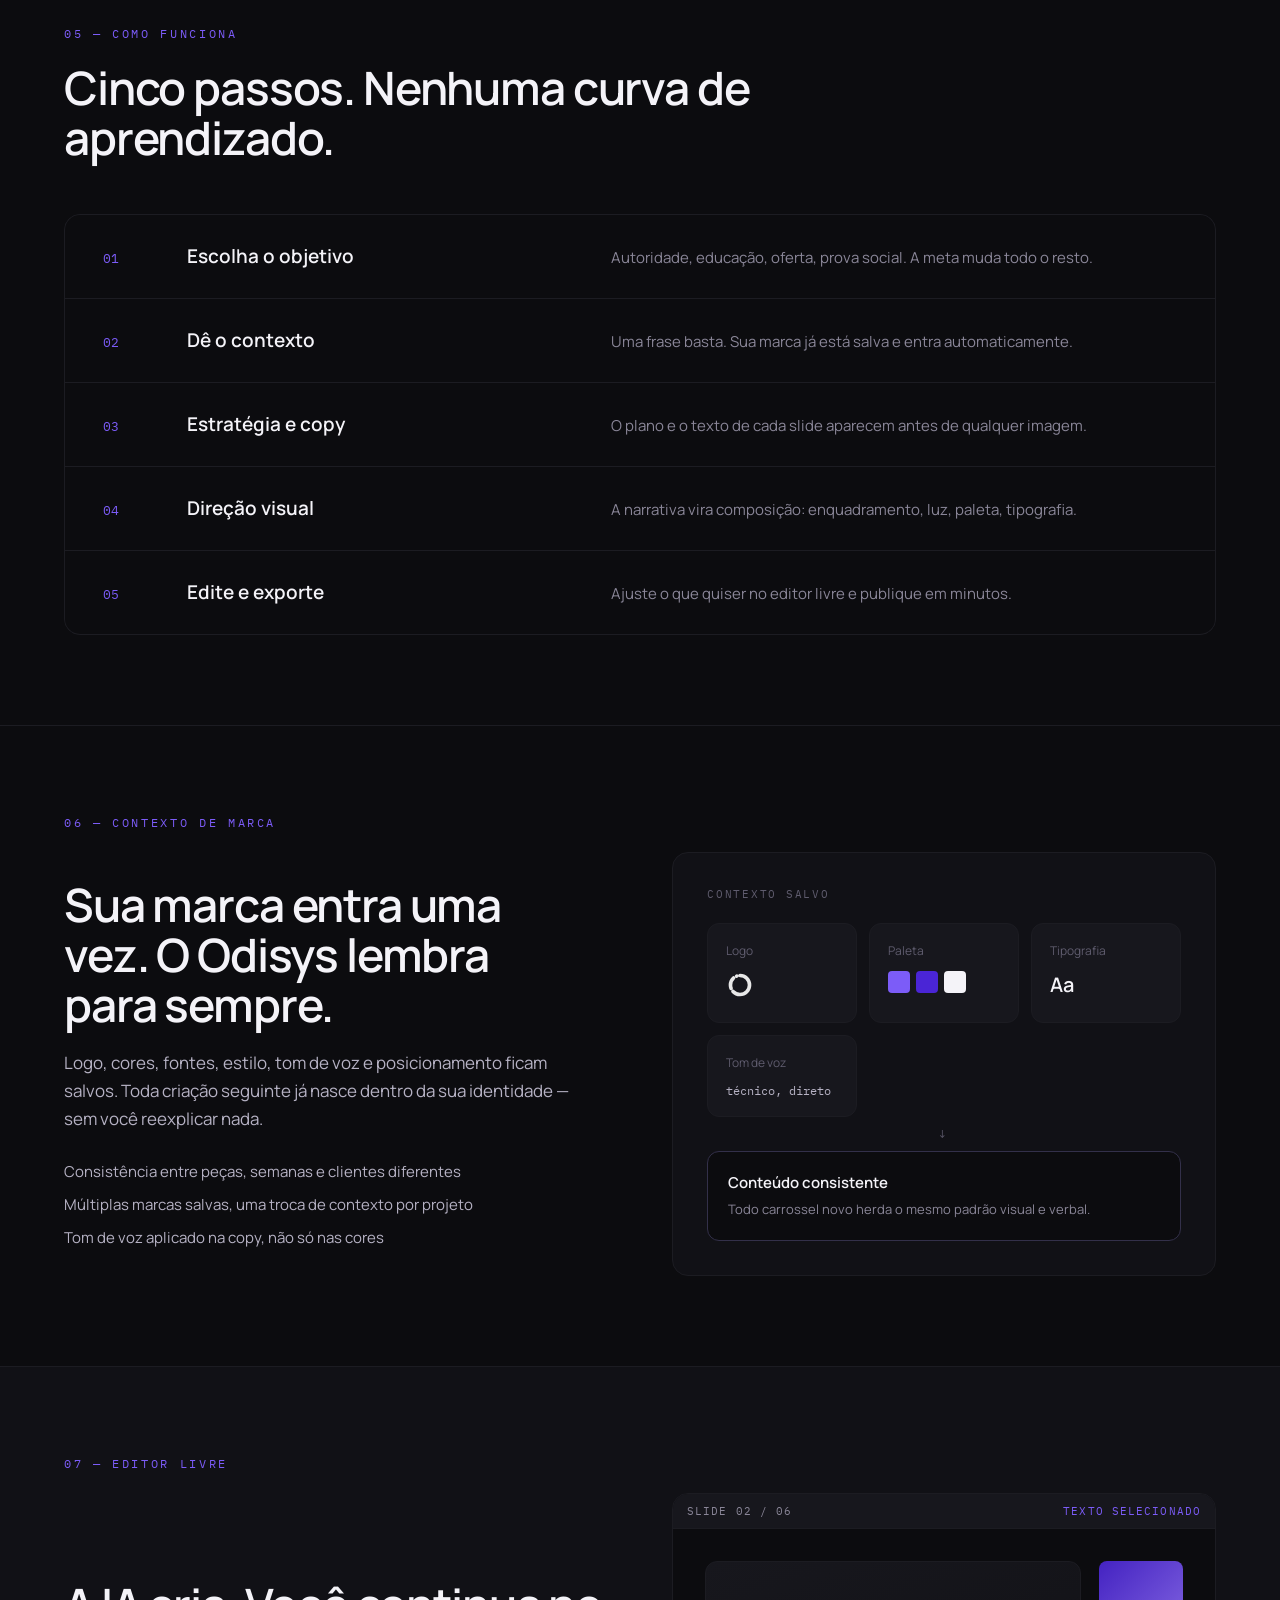
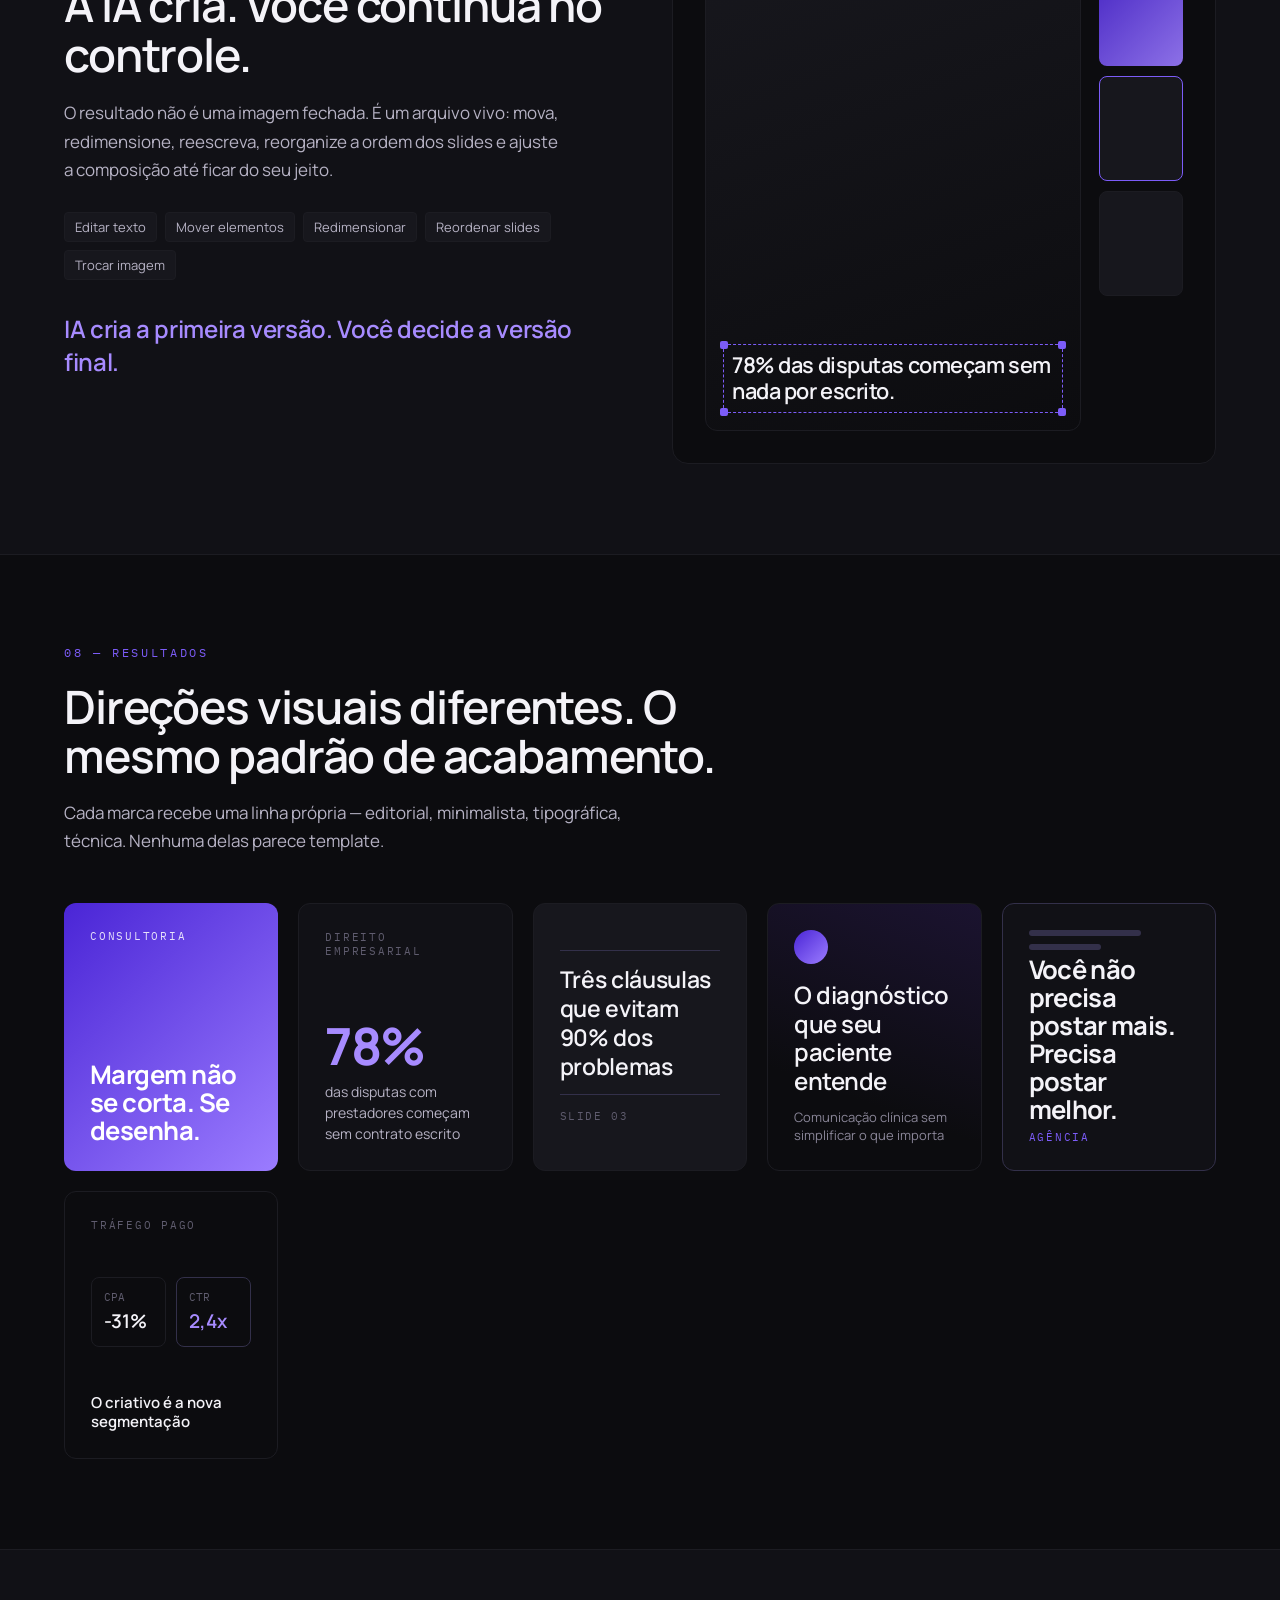
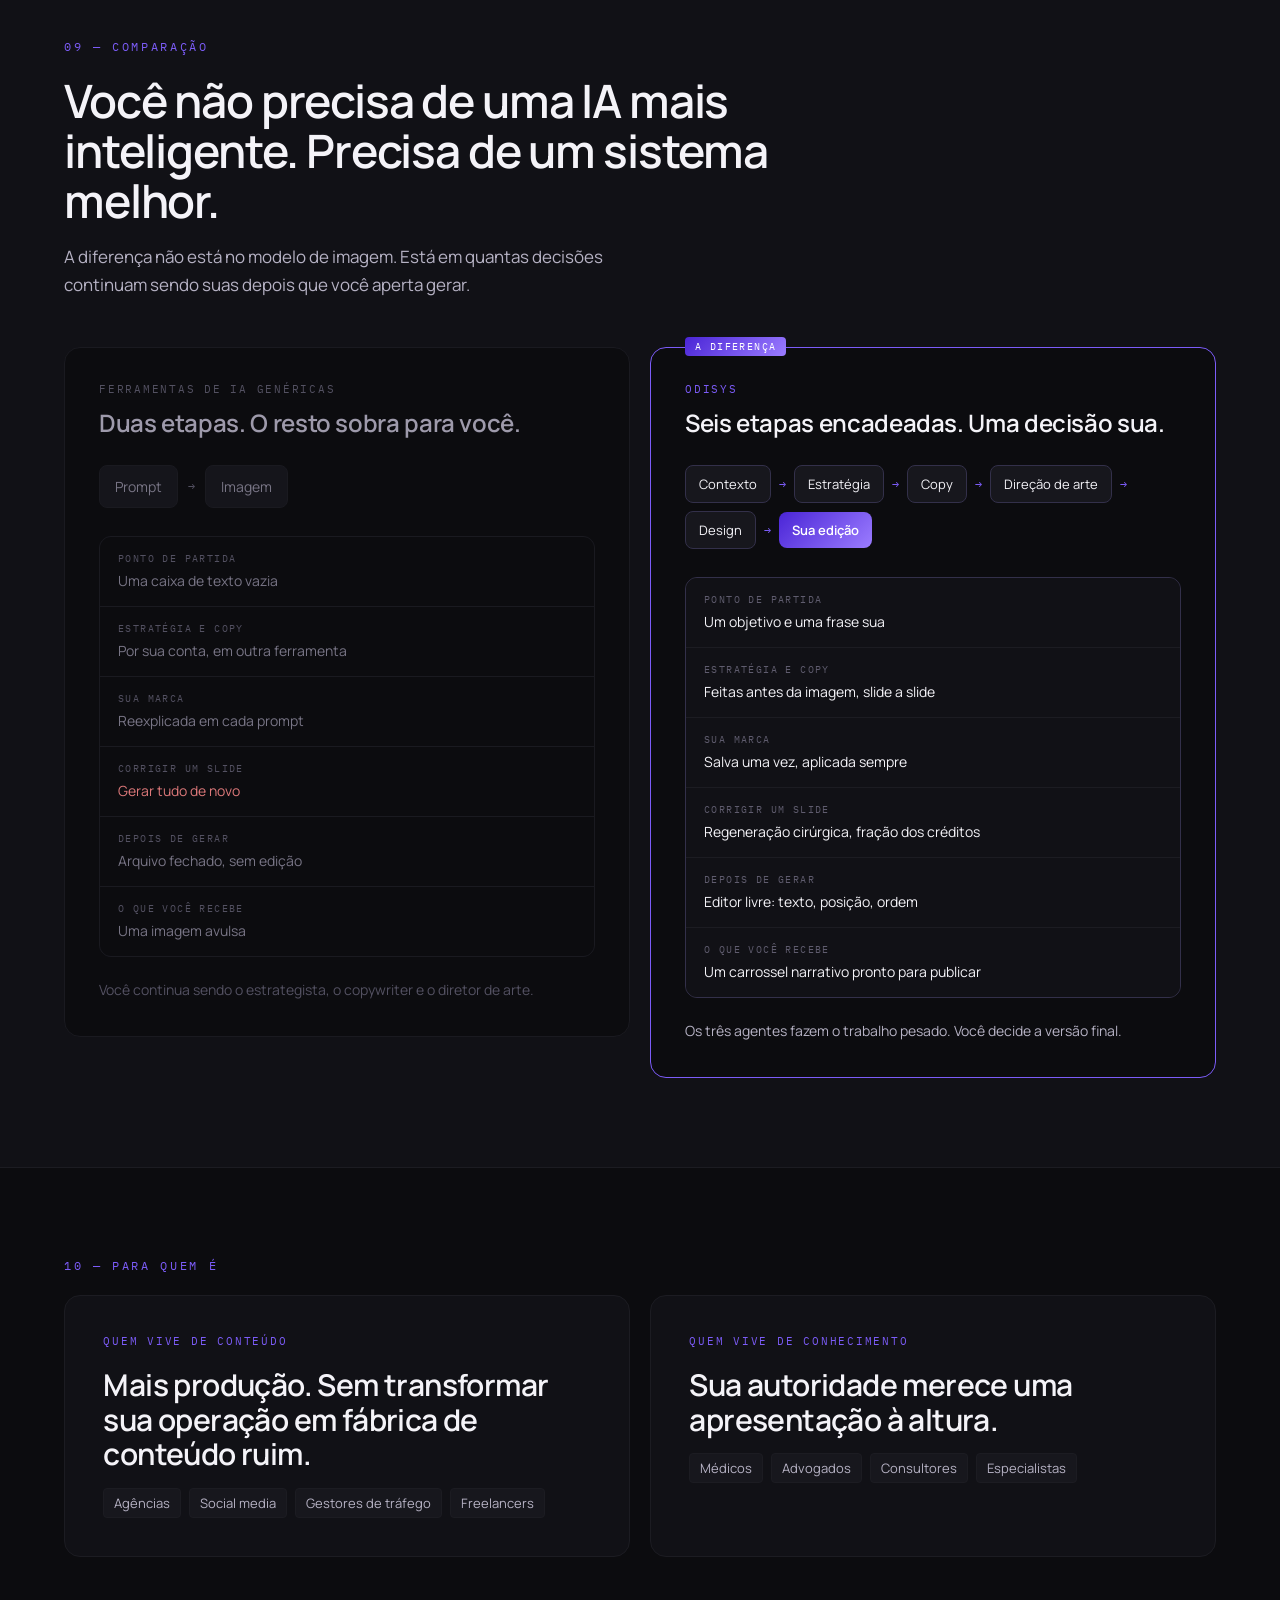
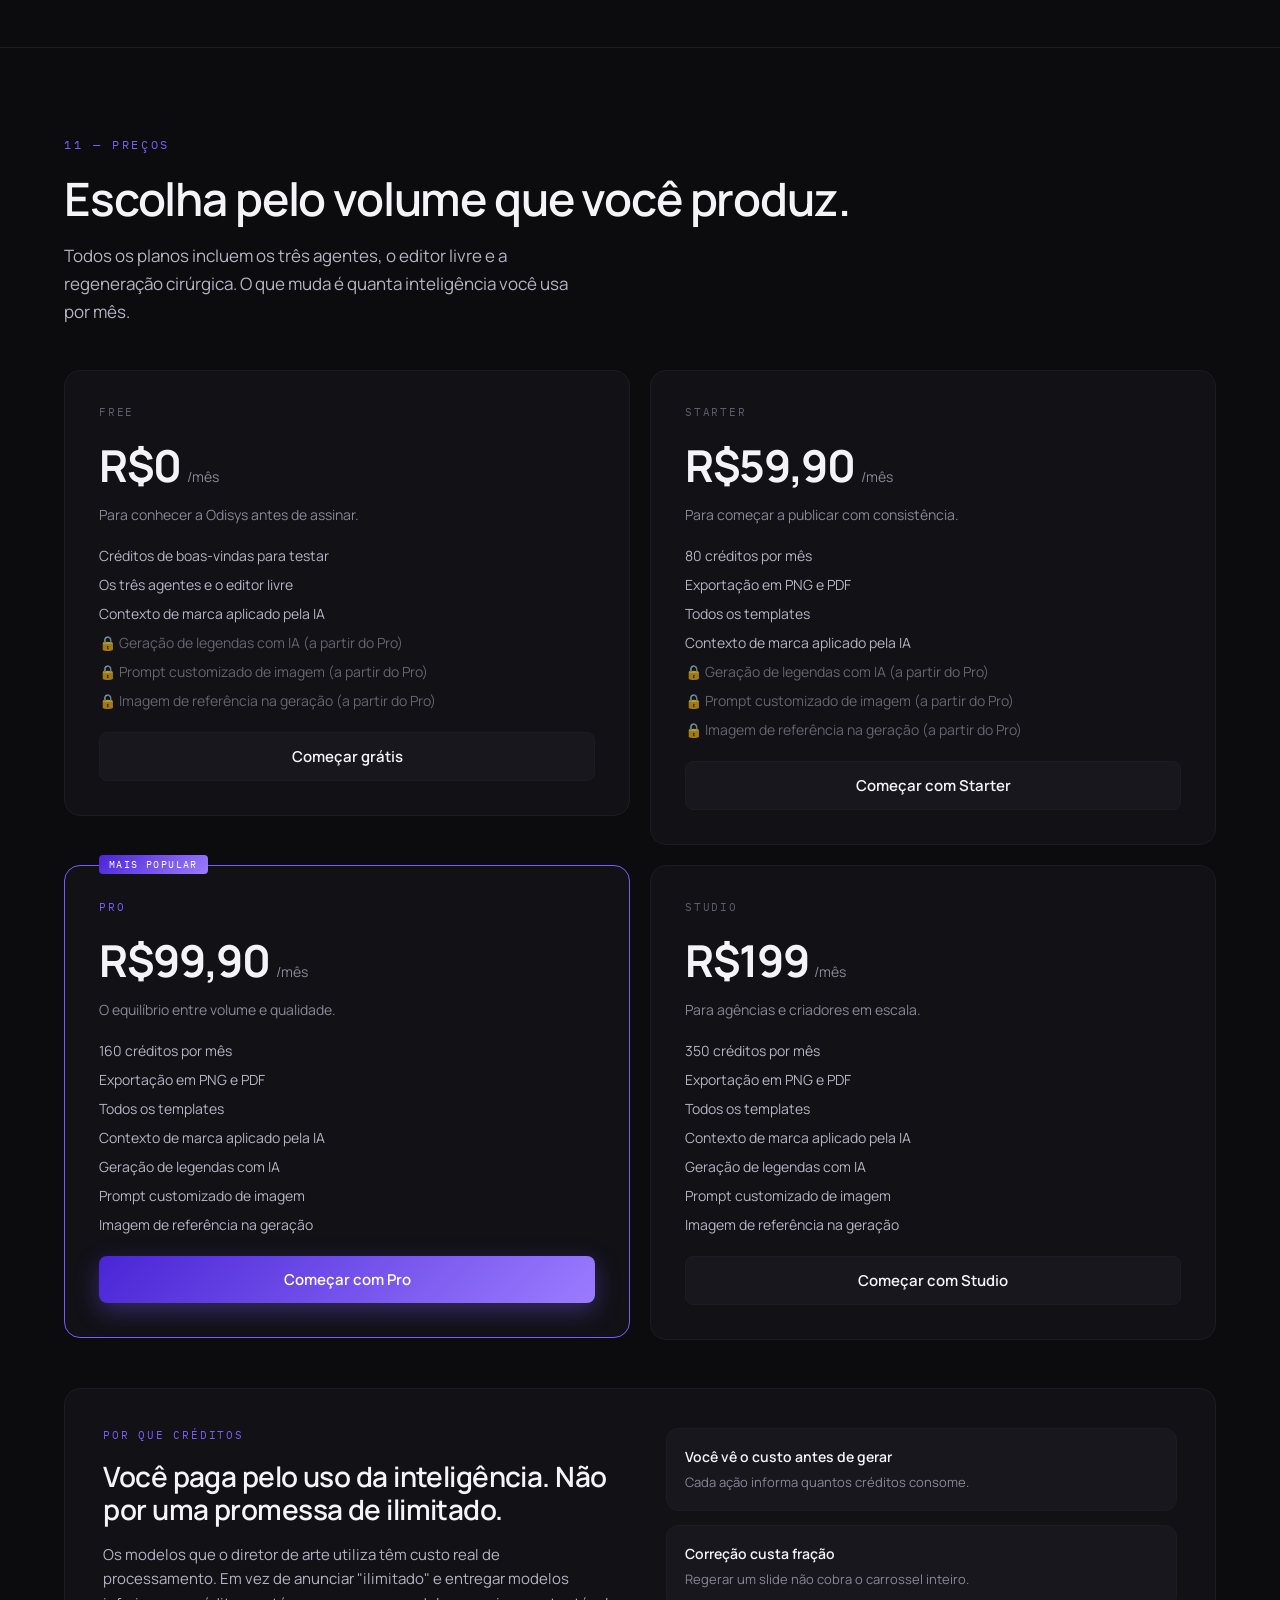
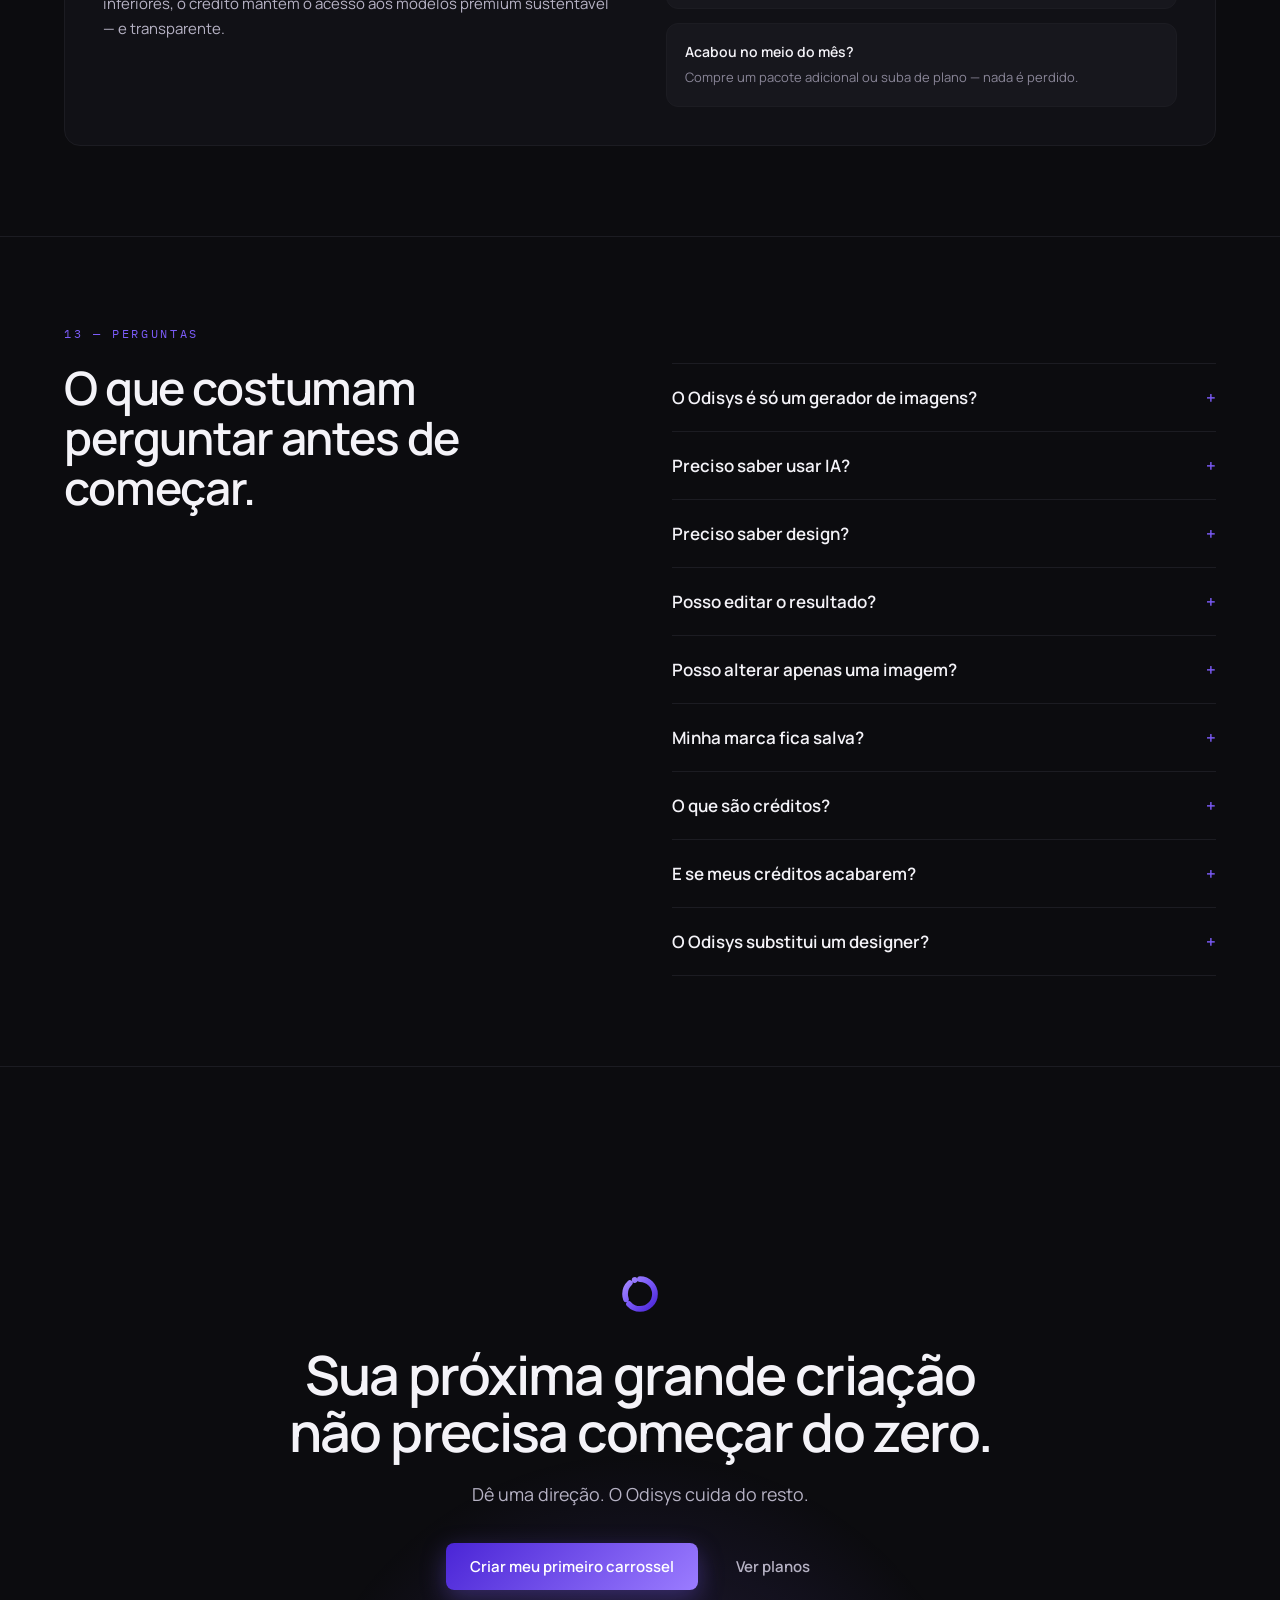
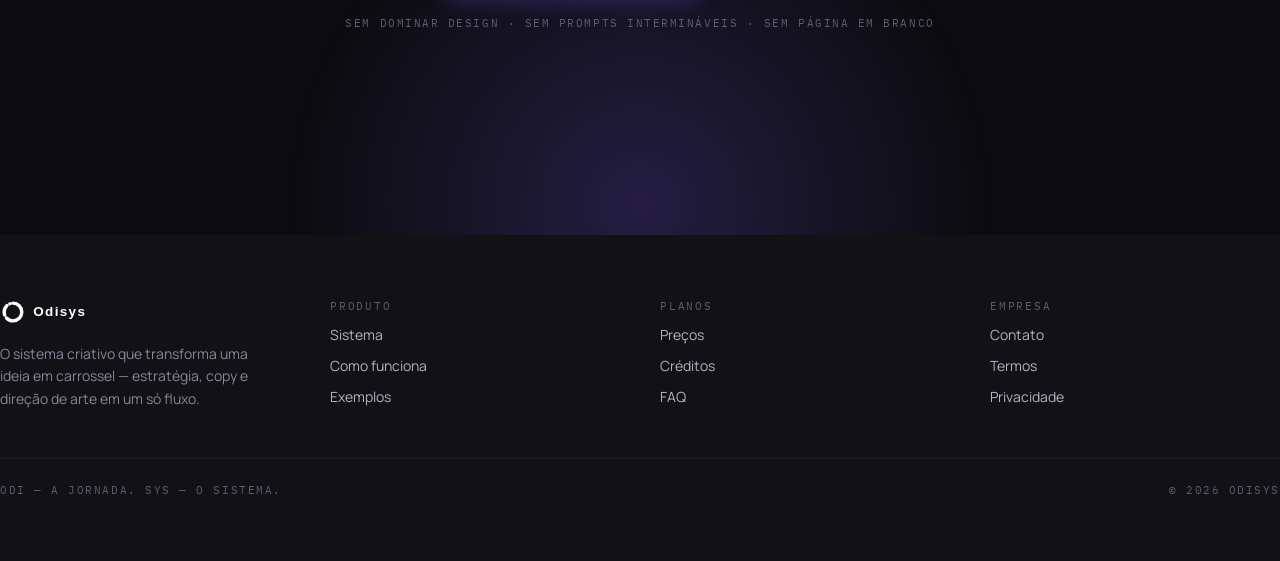
==== commit 56dee898: "Adiciona plano Free e renomeia CTA do header para "Começar grátis" - Botão do header: "Começar agora" ====
--- a/index.html
+++ b/index.html
@@ -217,7 +217,7 @@
       <a href="#como-funciona">Como funciona</a>
       <a href="#exemplos">Exemplos</a>
       <a href="#precos">Preços</a>
-      <a href="https://app.odisys.com.br/login" class="btn btn-primary btn-sm">Começar agora</a>
+      <a href="https://app.odisys.com.br/login" class="btn btn-primary btn-sm">Começar grátis</a>
     </div>
   </nav>
 </header>
@@ -744,6 +744,23 @@
     <div class="pricing-grid">
       <div class="price-card is-plain">
         <div>
+          <div class="plan-name">Free</div>
+          <div class="price-row"><span class="amount">R$0</span><span class="suffix">/mês</span></div>
+          <div class="plan-desc">Para conhecer a Odisys antes de assinar.</div>
+        </div>
+        <div class="price-features">
+          <div>Créditos de boas-vindas para testar</div>
+          <div>Os três agentes e o editor livre</div>
+          <div>Contexto de marca aplicado pela IA</div>
+          <div class="is-locked">Geração de legendas com IA (a partir do Pro)</div>
+          <div class="is-locked">Prompt customizado de imagem (a partir do Pro)</div>
+          <div class="is-locked">Imagem de referência na geração (a partir do Pro)</div>
+        </div>
+        <a href="https://app.odisys.com.br/login" class="btn btn-secondary btn-lg btn-block">Começar grátis</a>
+      </div>
+
+      <div class="price-card is-plain">
+        <div>
           <div class="plan-name">Starter</div>
           <div class="price-row"><span class="amount">R$59,90</span><span class="suffix">/mês</span></div>
           <div class="plan-desc">Para começar a publicar com consistência.</div>
--- a/css/styles.css
+++ b/css/styles.css
@@ -335,7 +335,8 @@
 .audience-tags{display:flex;gap:8px;flex-wrap:wrap}
 
 /* ===== 11 Pricing ===== */
-.pricing-grid{display:grid;grid-template-columns:repeat(auto-fit,minmax(280px,1fr));gap:20px;align-items:start}
+.pricing-grid{display:grid;grid-template-columns:repeat(4,1fr);gap:20px;align-items:start}
+@media (max-width:1280px){.pricing-grid{grid-template-columns:repeat(2,1fr)}}
 .price-card{background:var(--surface-1);border-radius:var(--radius-panel);padding:clamp(24px,3vw,34px);display:flex;flex-direction:column;gap:22px;position:relative;transition:border-color var(--dur-fast) var(--ease-standard)}
 .price-card.is-plain{border:1px solid var(--border-default)}
 .price-card.is-plain:hover{border-color:var(--border-strong)}
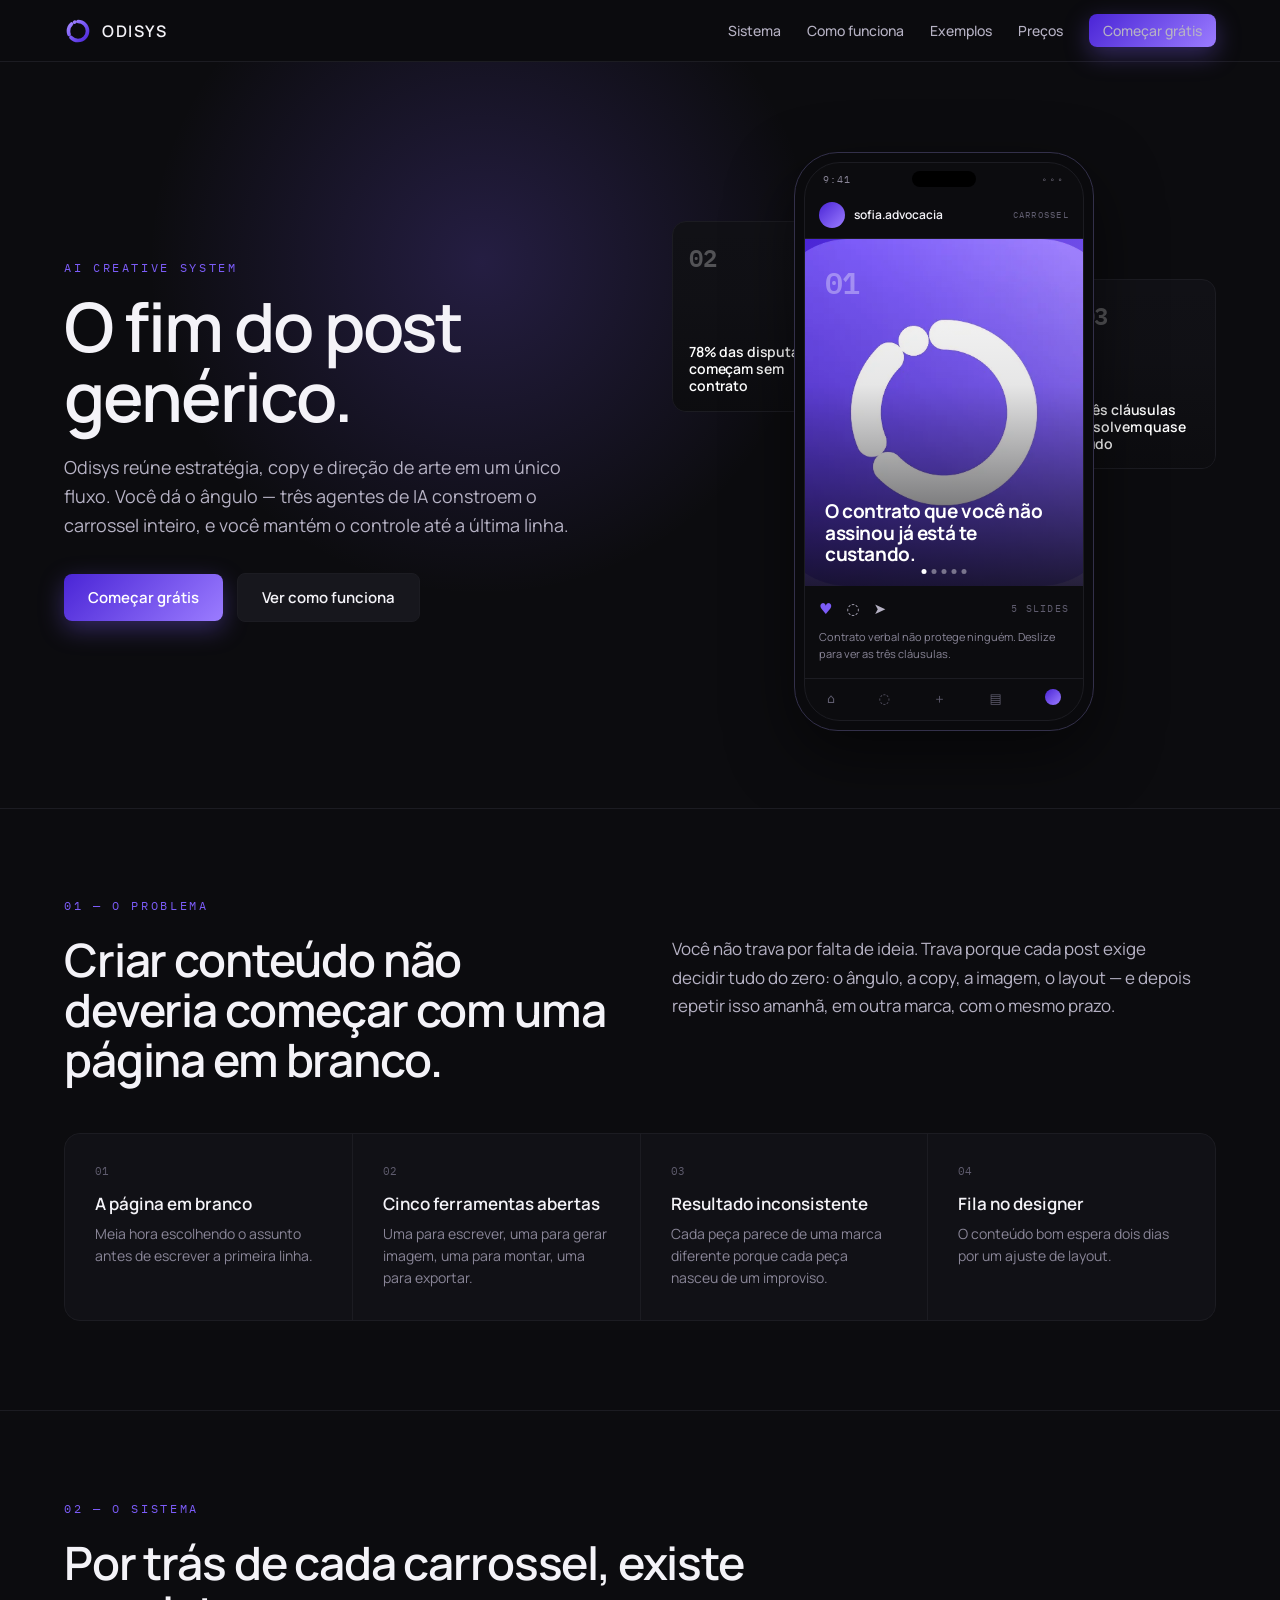
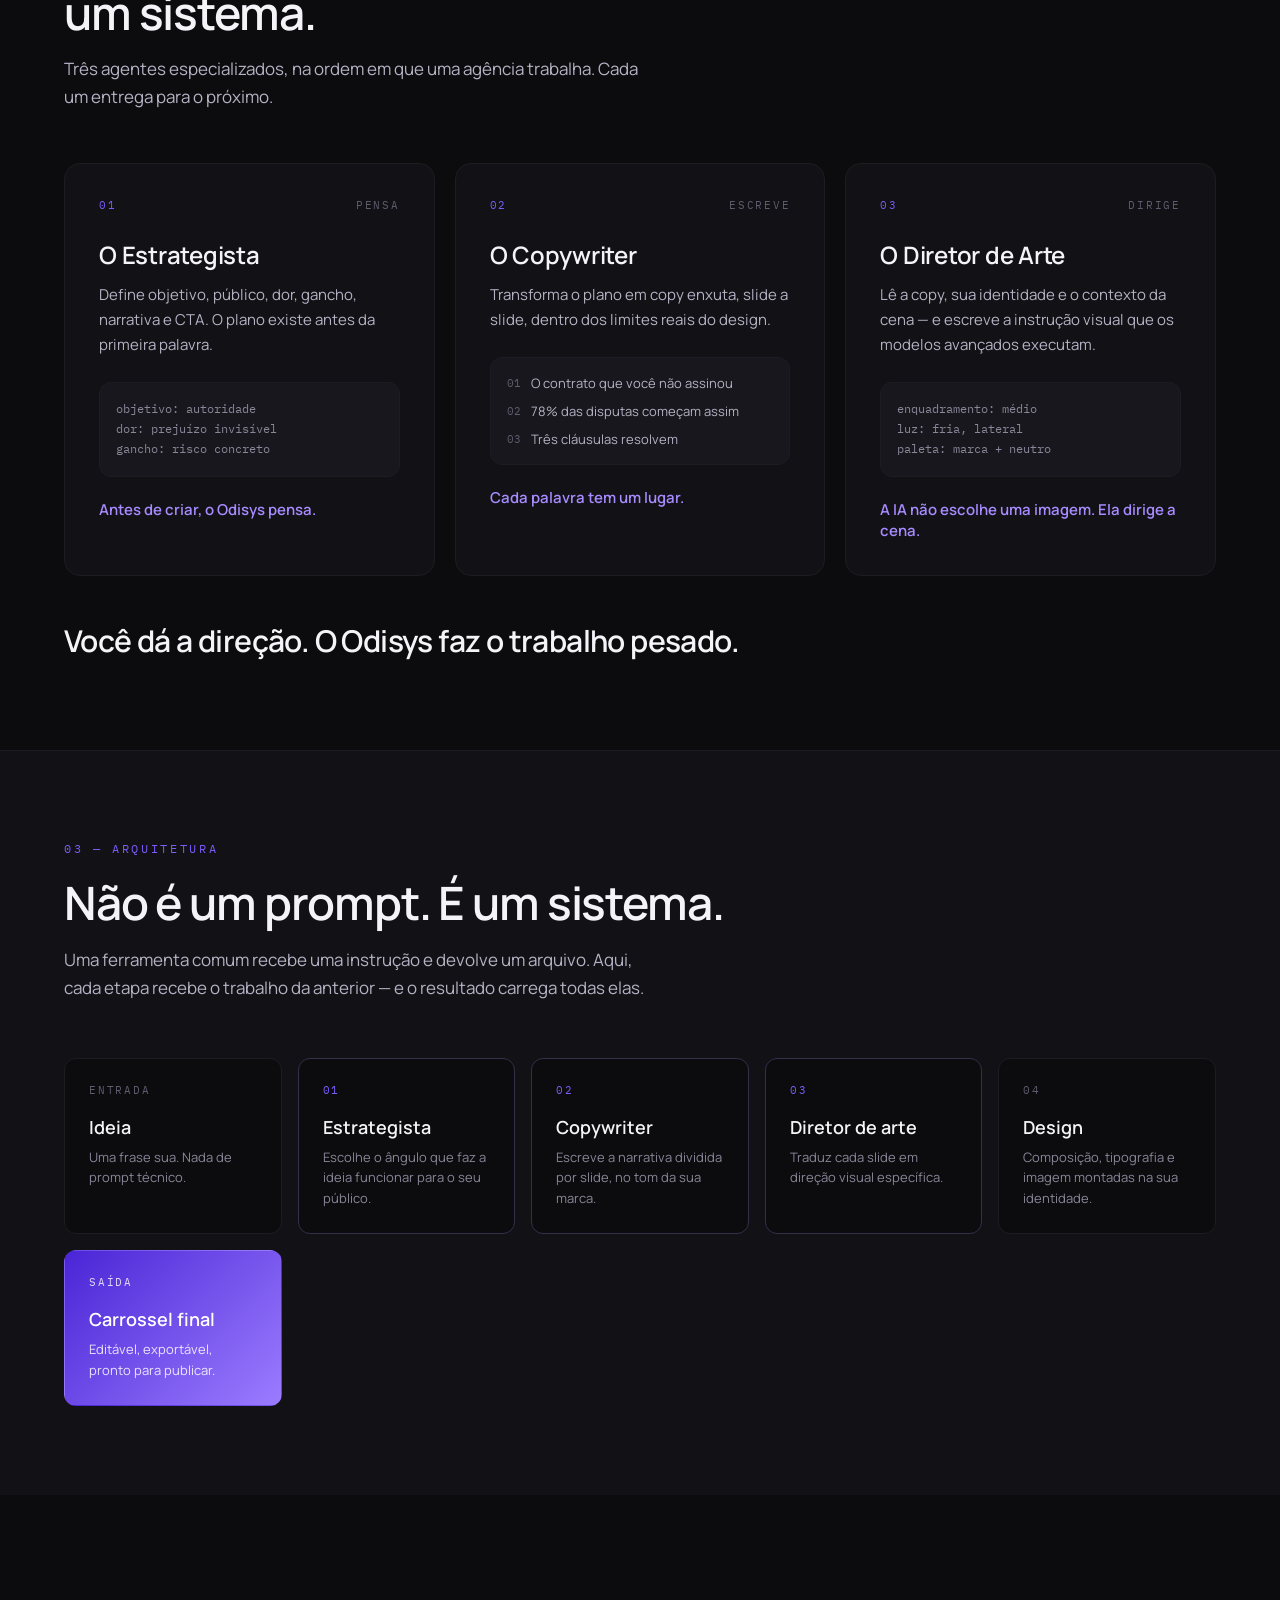
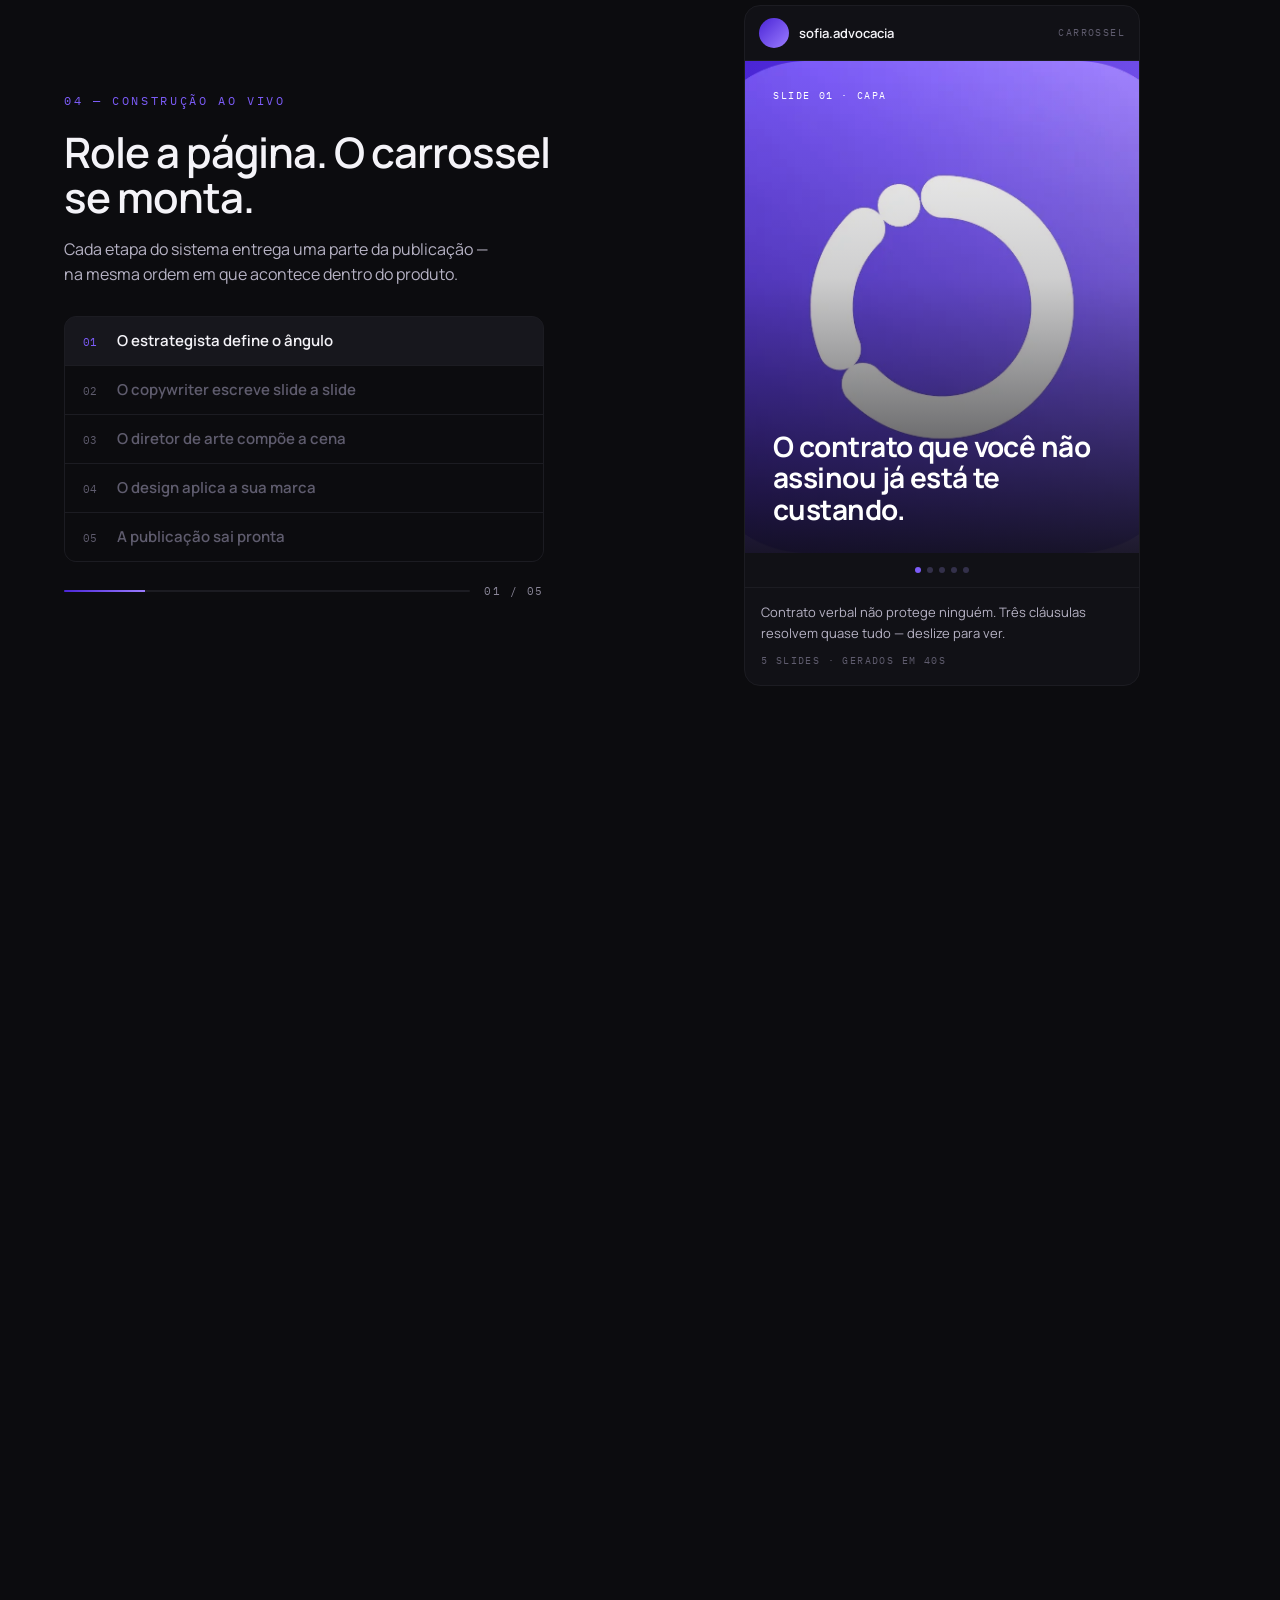
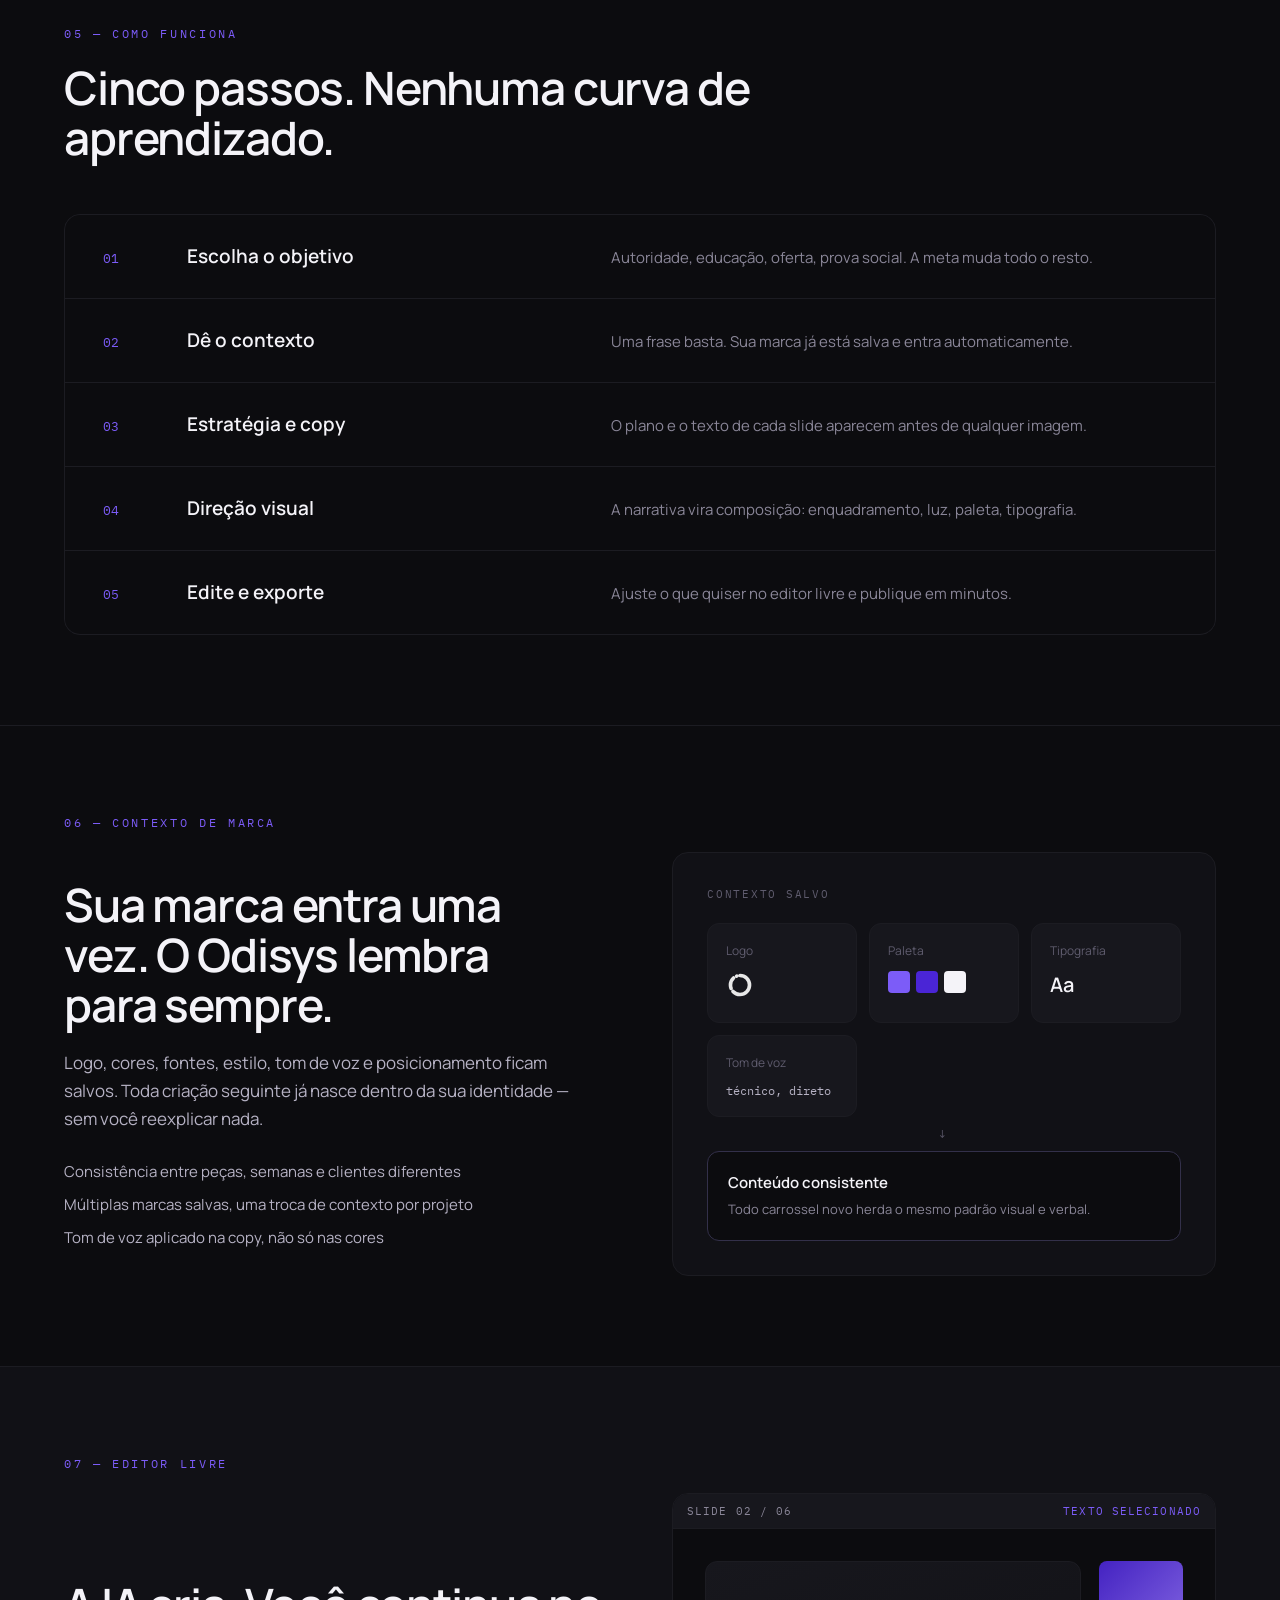
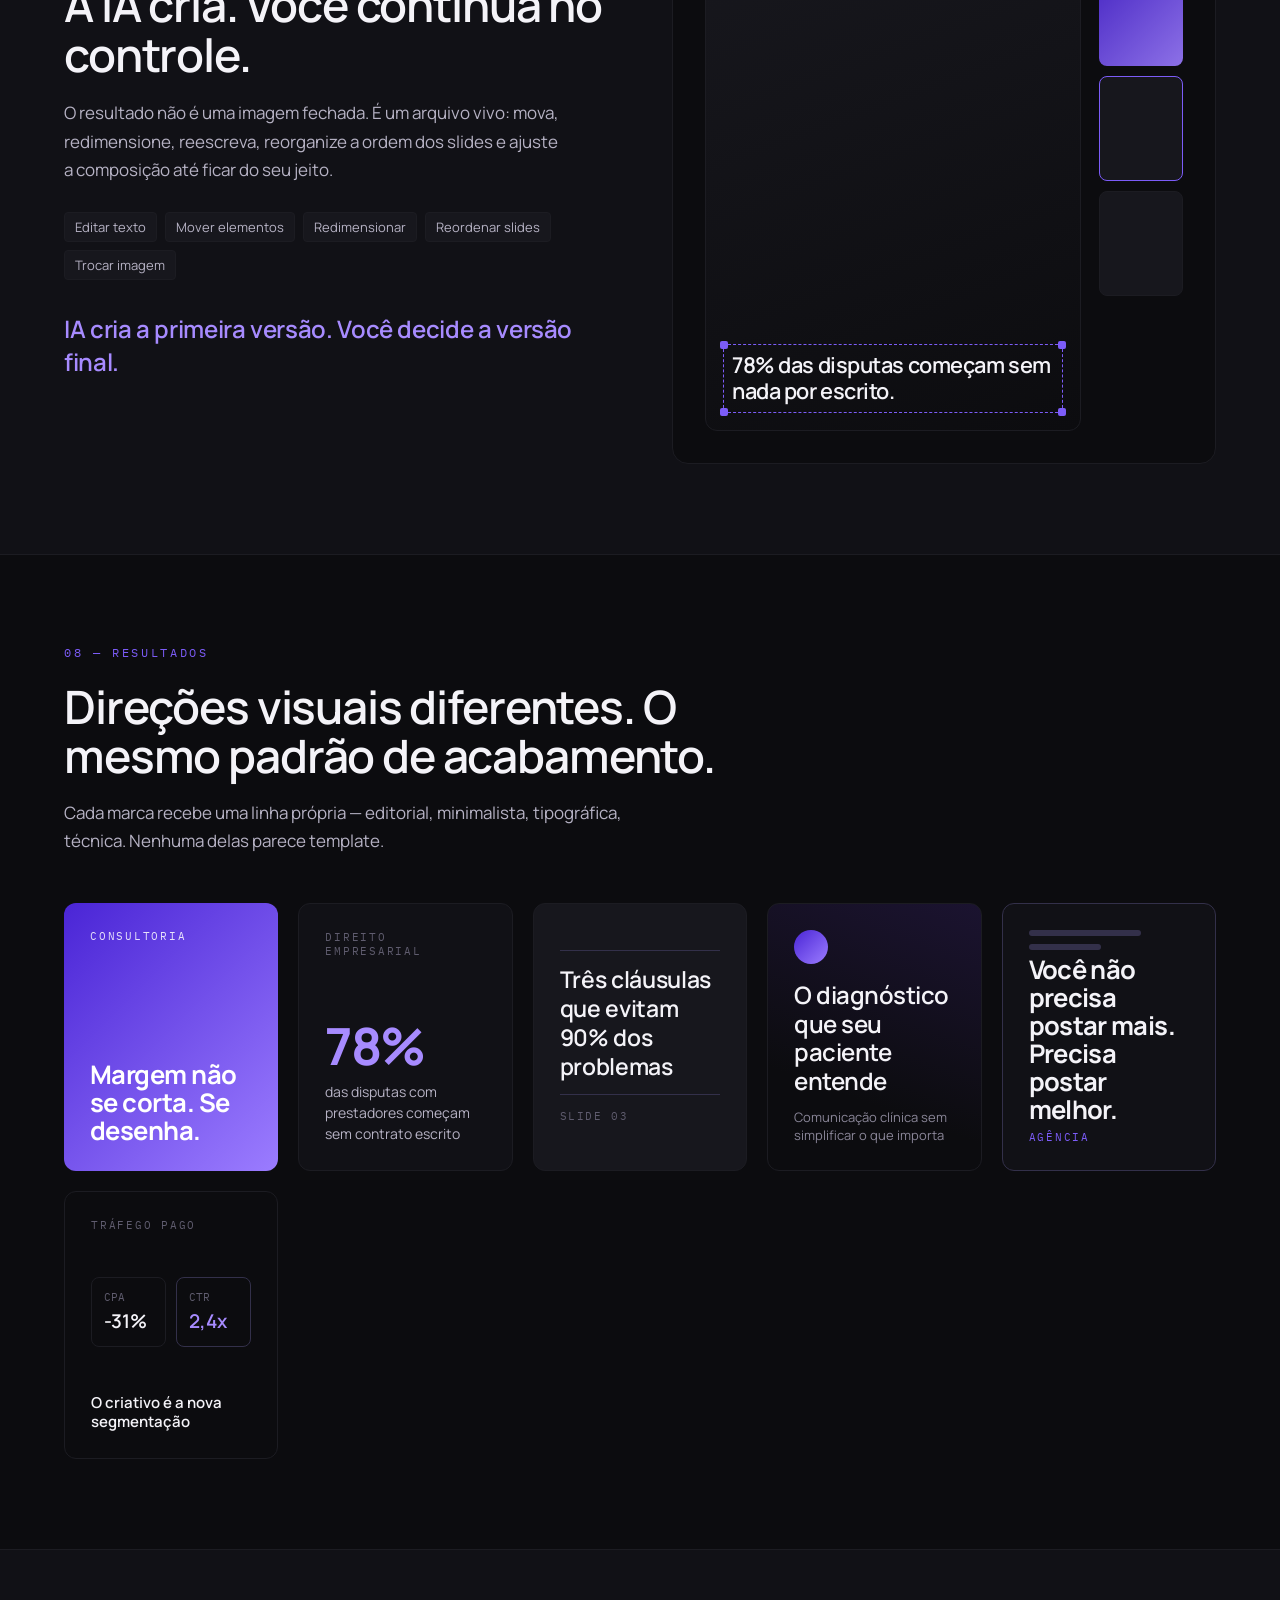
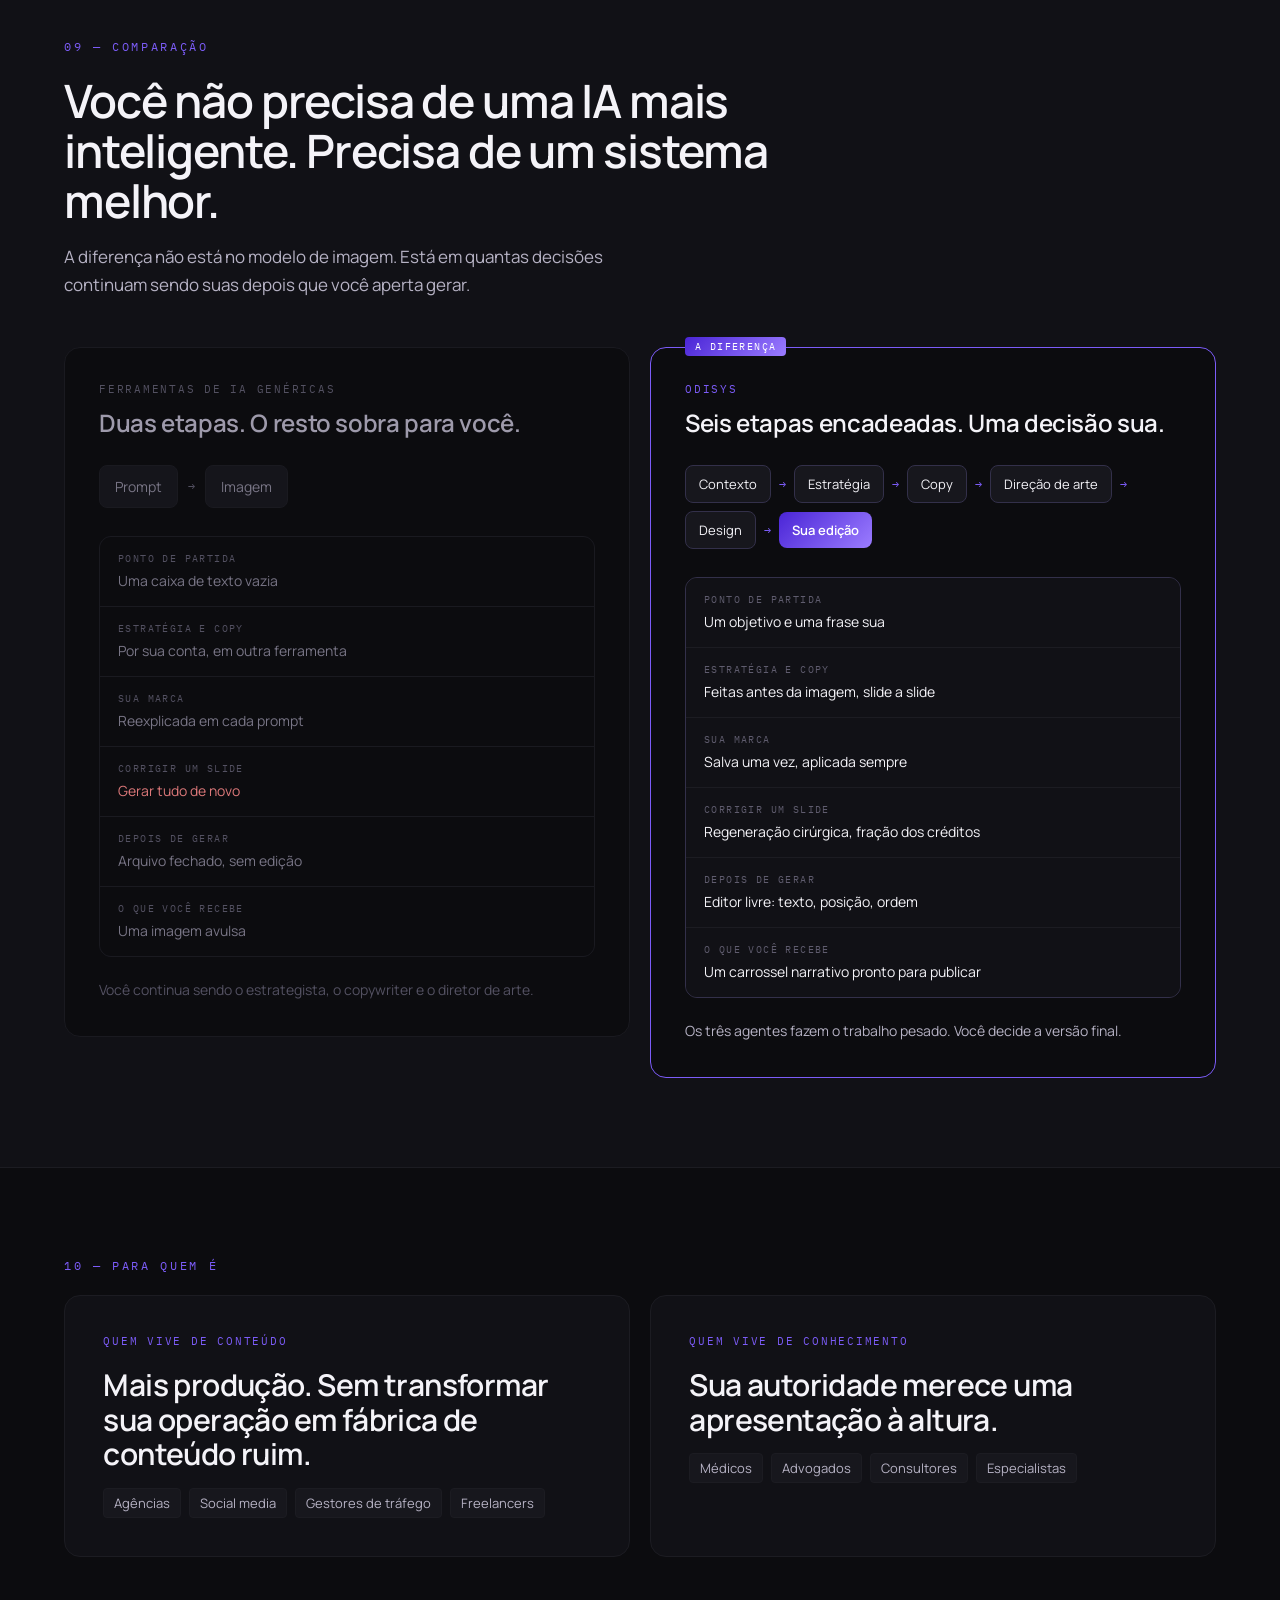
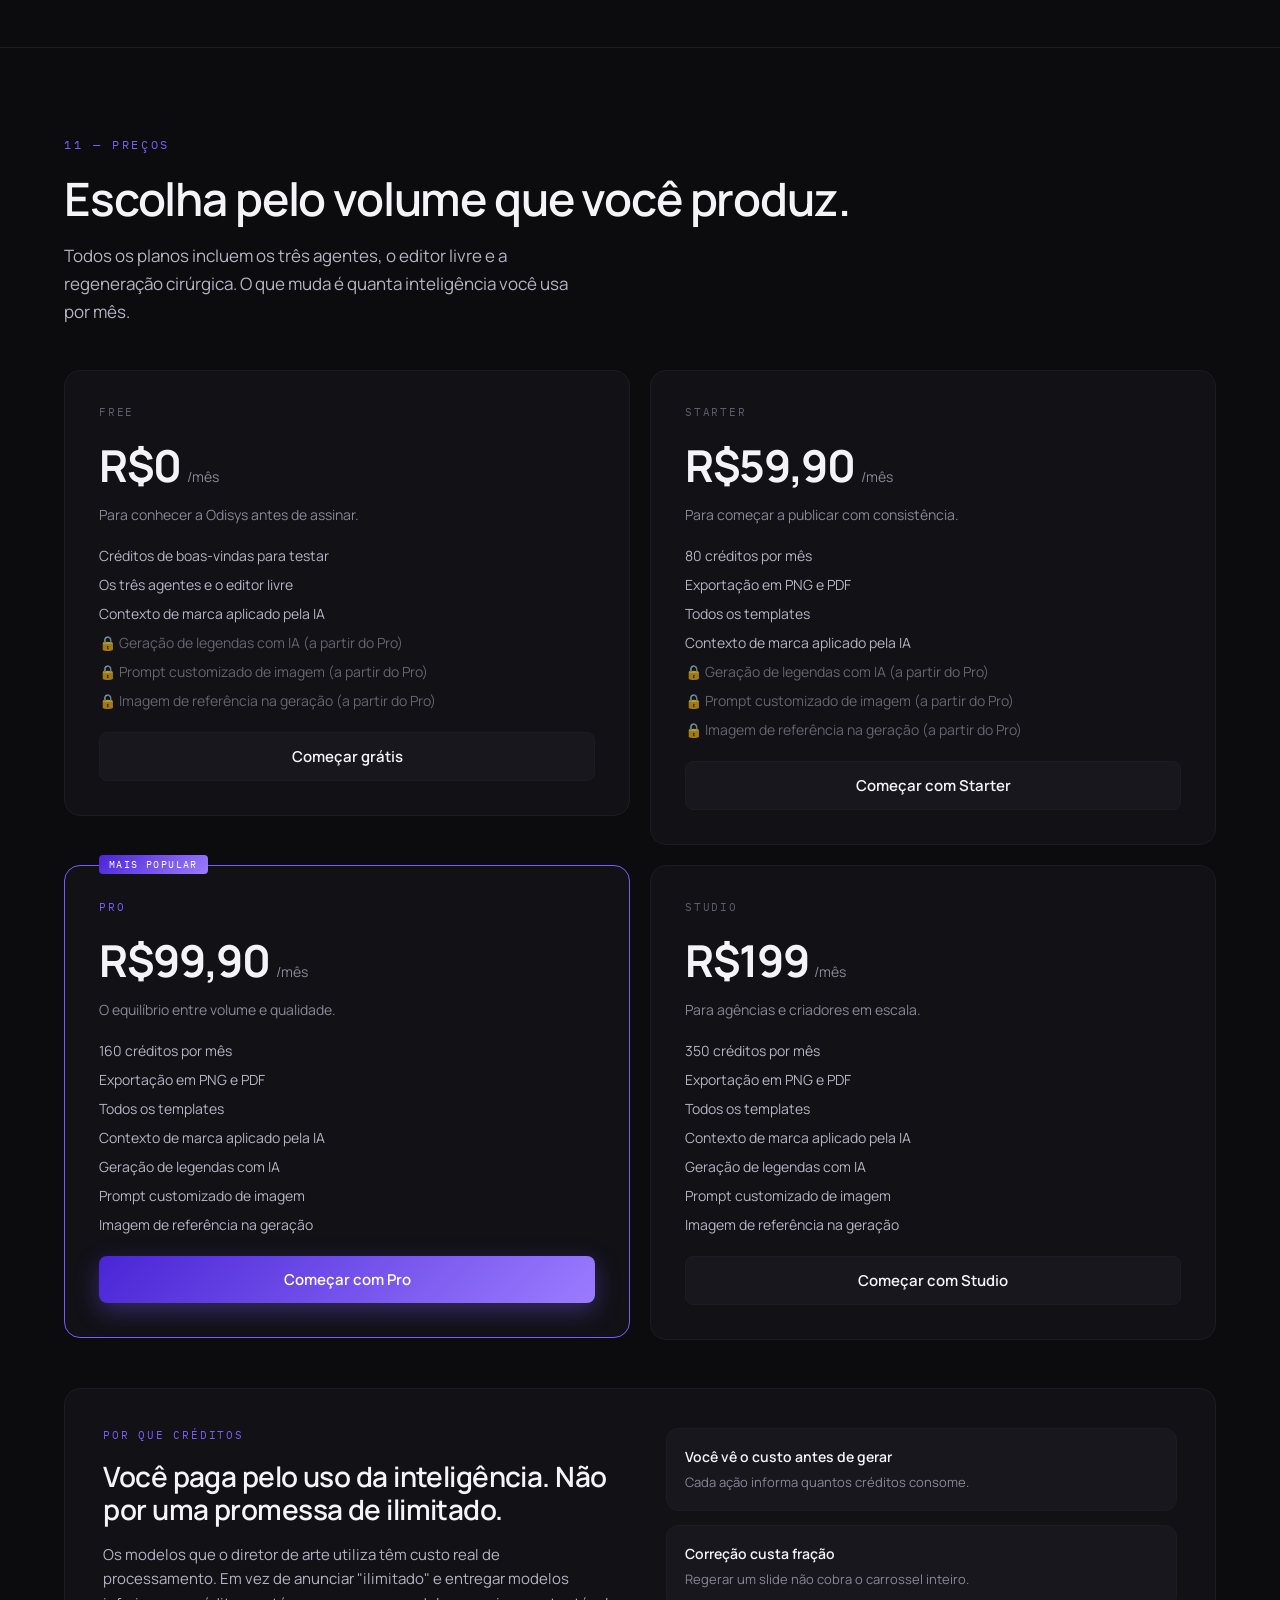
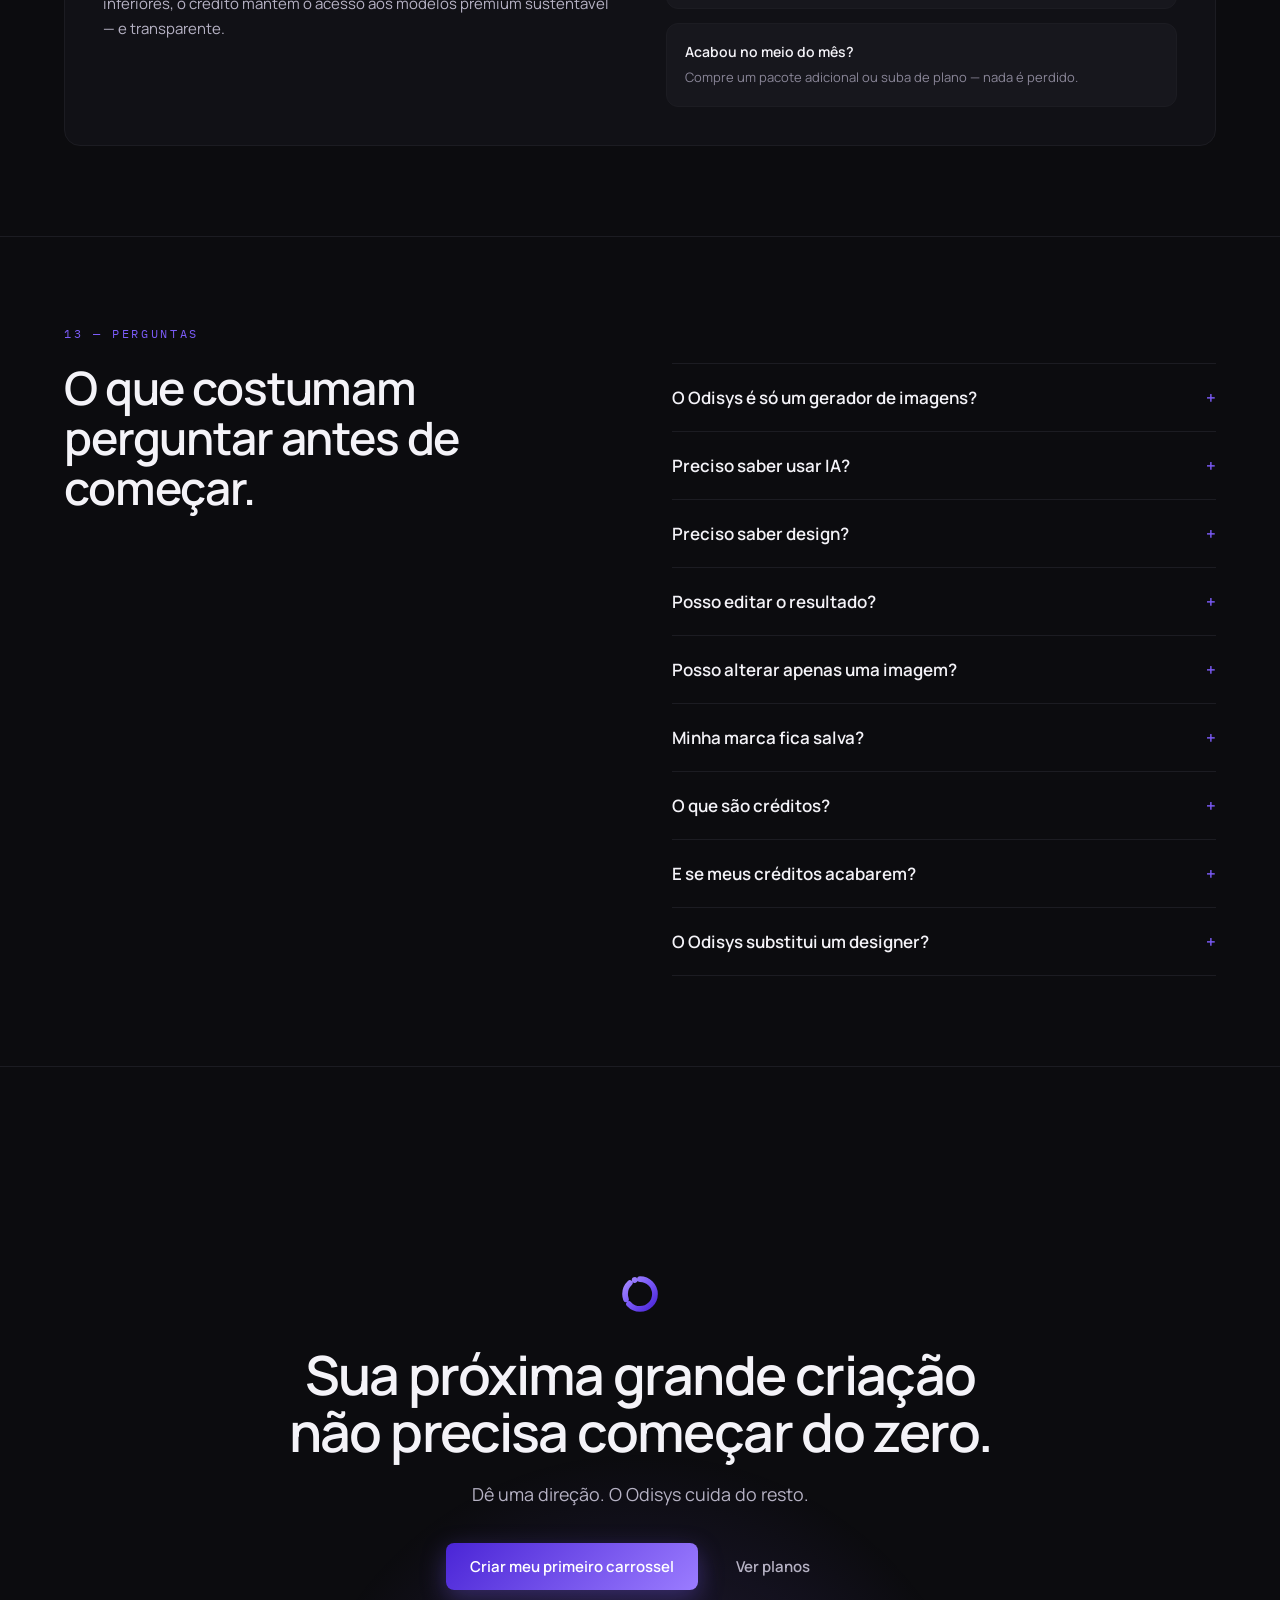
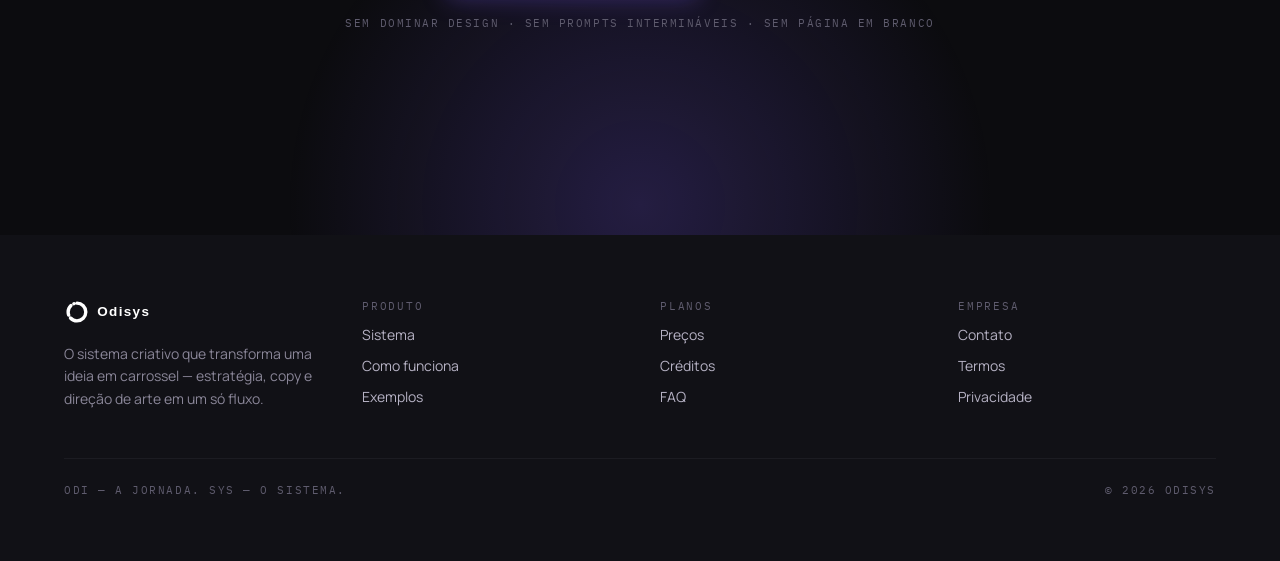
==== commit 522b5006: "Padroniza margens laterais do header e do footer com as demais seções O nav zerava o padding lateral" ====
--- a/index.html
+++ b/index.html
@@ -207,7 +207,7 @@
 <!-- End Google Tag Manager (noscript) -->
 
 <header style="position:sticky;top:0;z-index:50;background:rgba(12,12,15,.78);backdrop-filter:blur(10px);border-bottom:1px solid var(--border-default)">
-  <nav class="nav wrap" style="padding-left:0;padding-right:0">
+  <nav class="nav wrap">
     <a href="#top" class="nav-brand">
       <img src="assets/logo/isotipo-gradiente.svg" alt="" aria-hidden="true" width="28" height="28">
       <span>ODISYS</span>
--- a/css/styles.css
+++ b/css/styles.css
@@ -84,7 +84,7 @@
 /* ===== Header / Nav ===== */
 .nav{
   display:flex;align-items:center;gap:32px;
-  padding:14px clamp(20px,5vw,100px);
+  padding-top:14px;padding-bottom:14px;
 }
 .nav-brand{display:flex;align-items:center;gap:10px;color:var(--ink)}
 .nav-brand img{width:28px;height:28px;display:block}
@@ -384,7 +384,7 @@
 
 /* ===== Footer ===== */
 .footer{background:var(--surface-1)}
-.footer-inner{padding:clamp(48px,5vw,72px) 0}
+.footer-inner{padding-top:clamp(48px,5vw,72px);padding-bottom:clamp(48px,5vw,72px)}
 .footer-grid{display:grid;grid-template-columns:repeat(auto-fit,minmax(200px,1fr));gap:40px}
 .footer-brand img{height:26px;display:block;margin-bottom:18px}
 .footer-brand p{font-size:14px;line-height:1.6;color:var(--text-muted);max-width:280px}
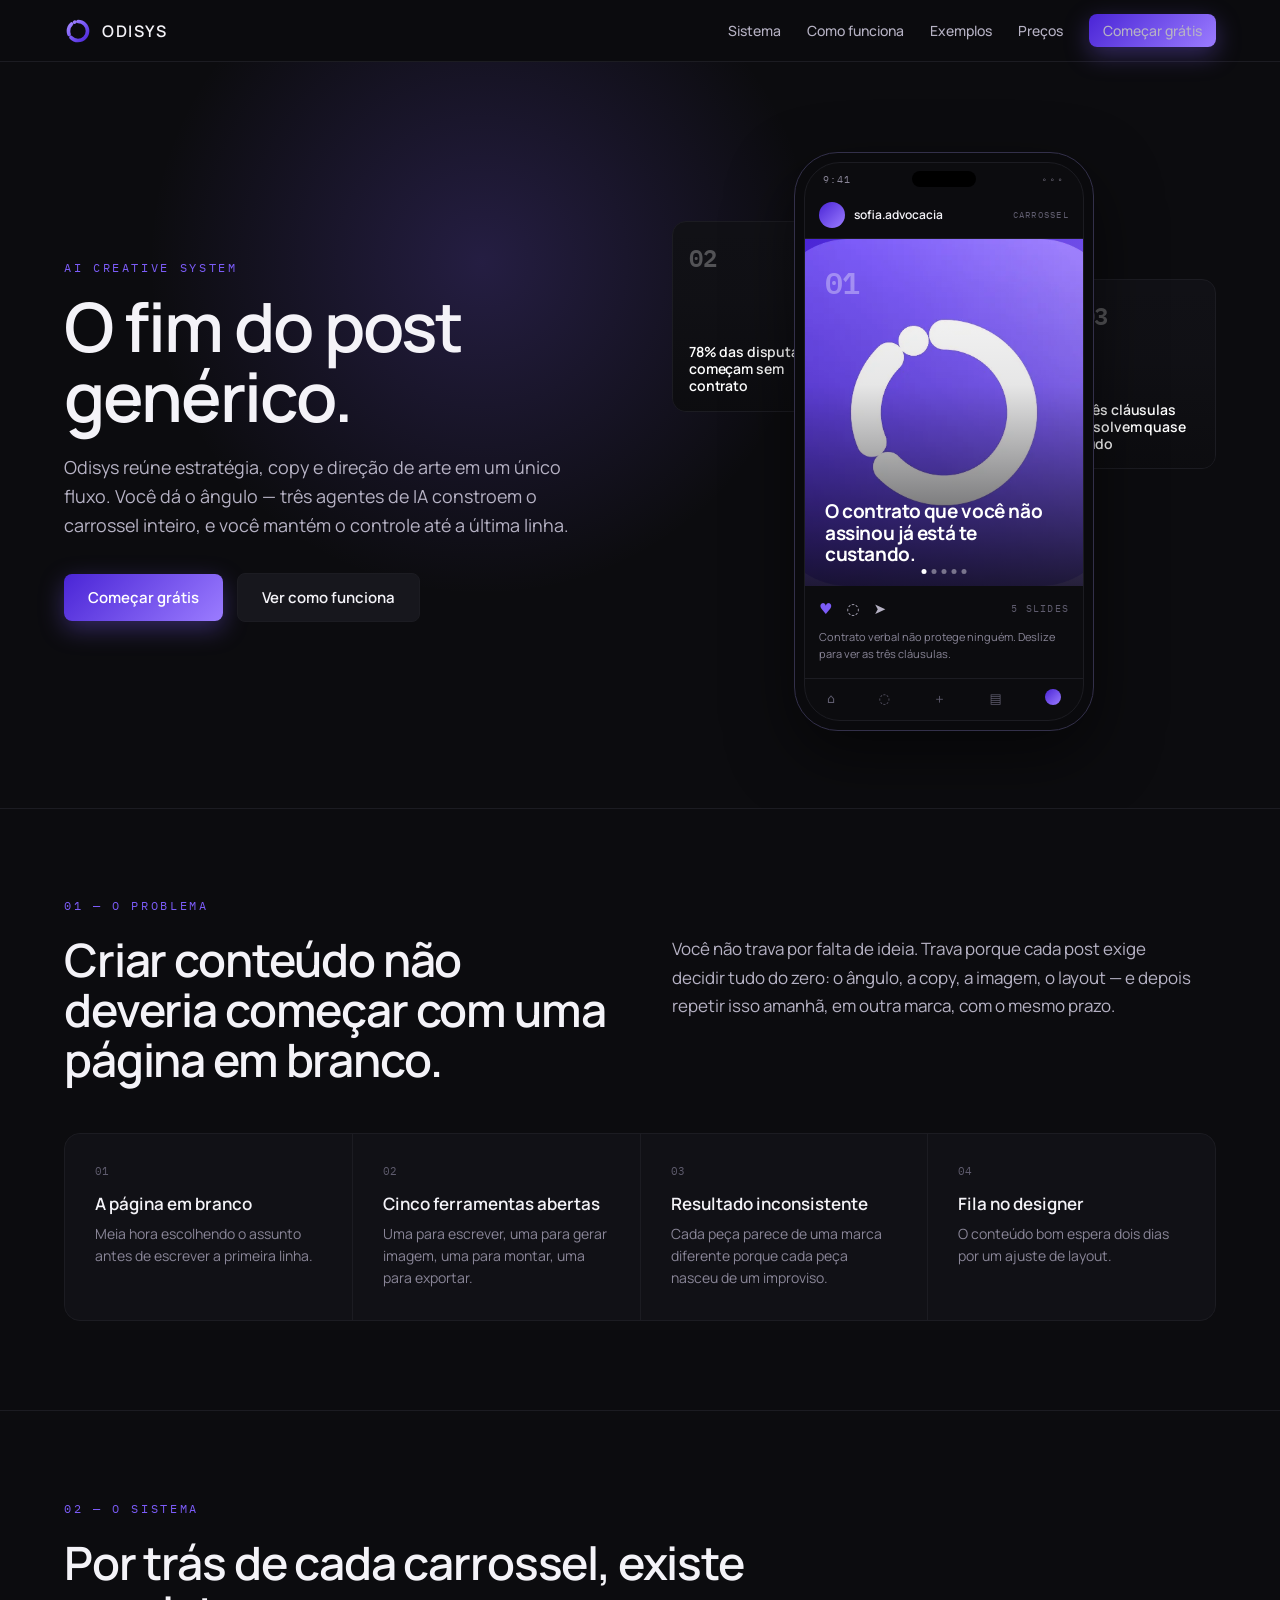
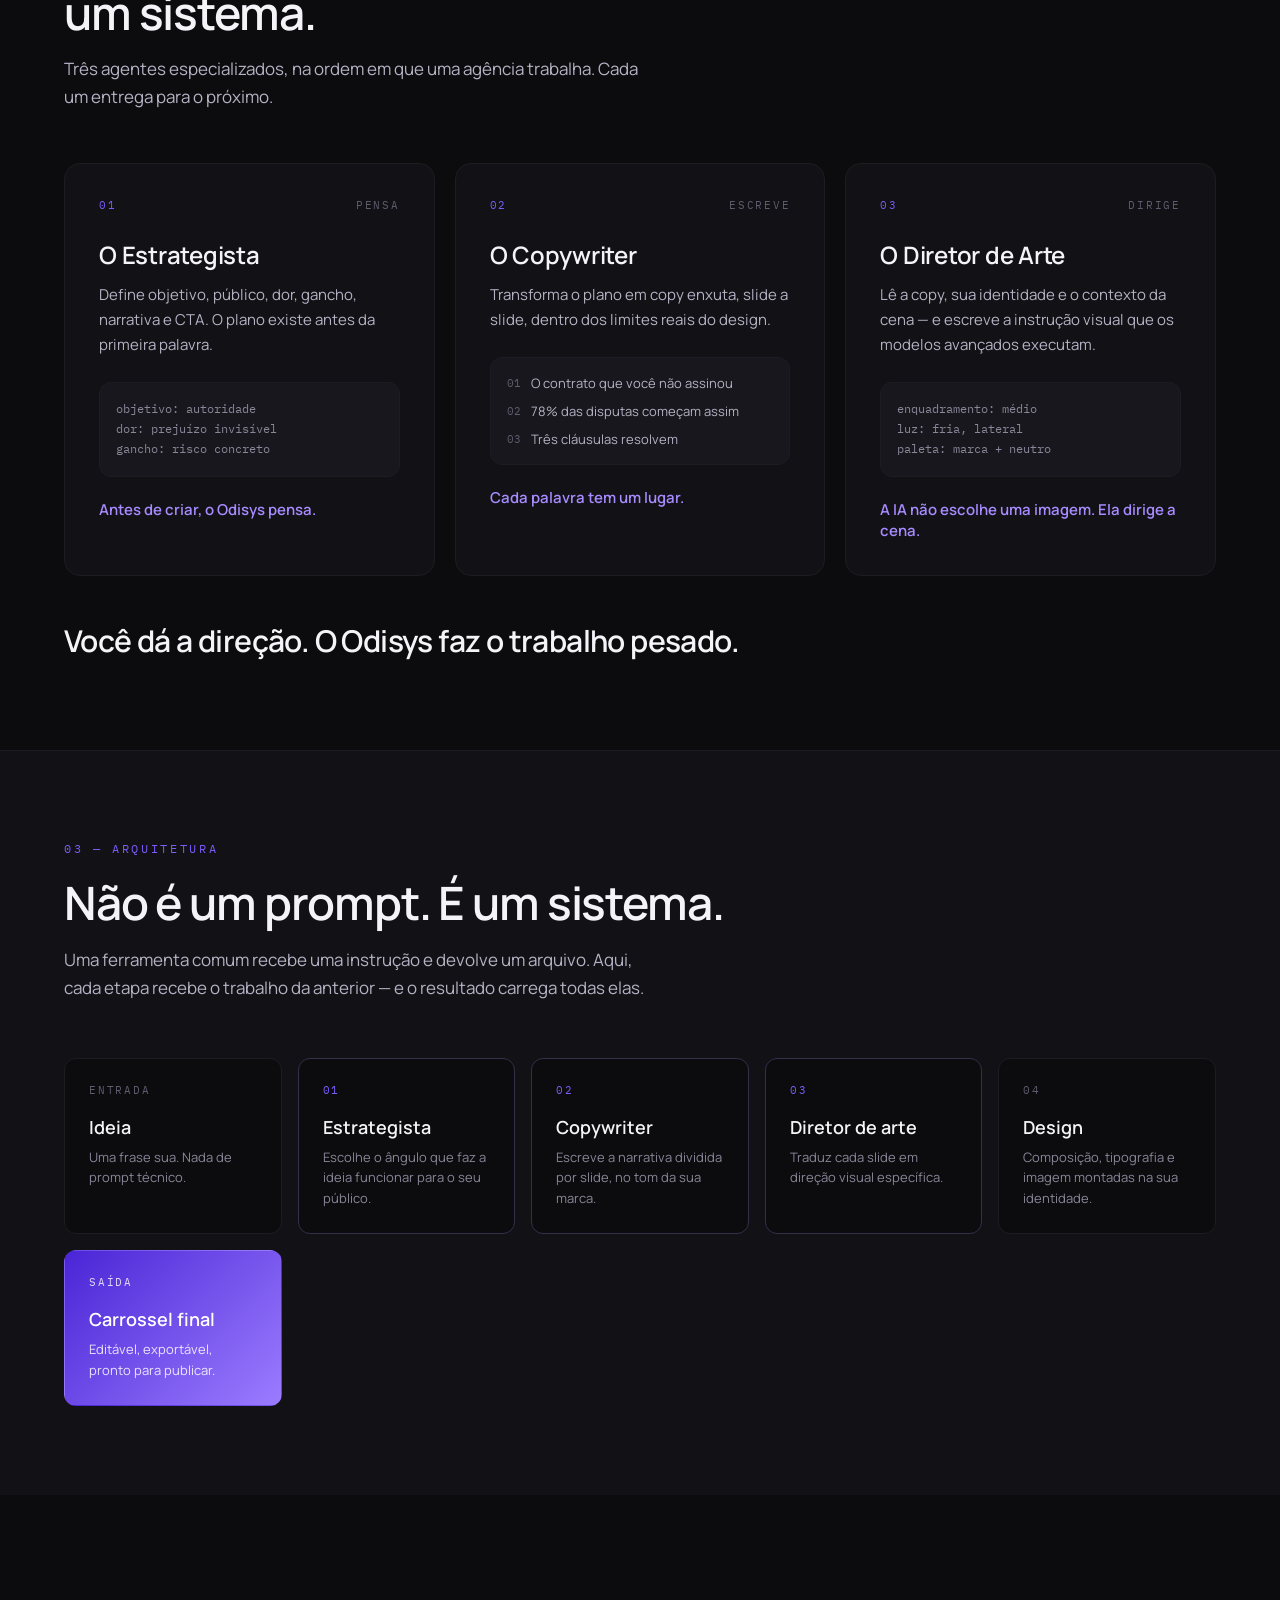
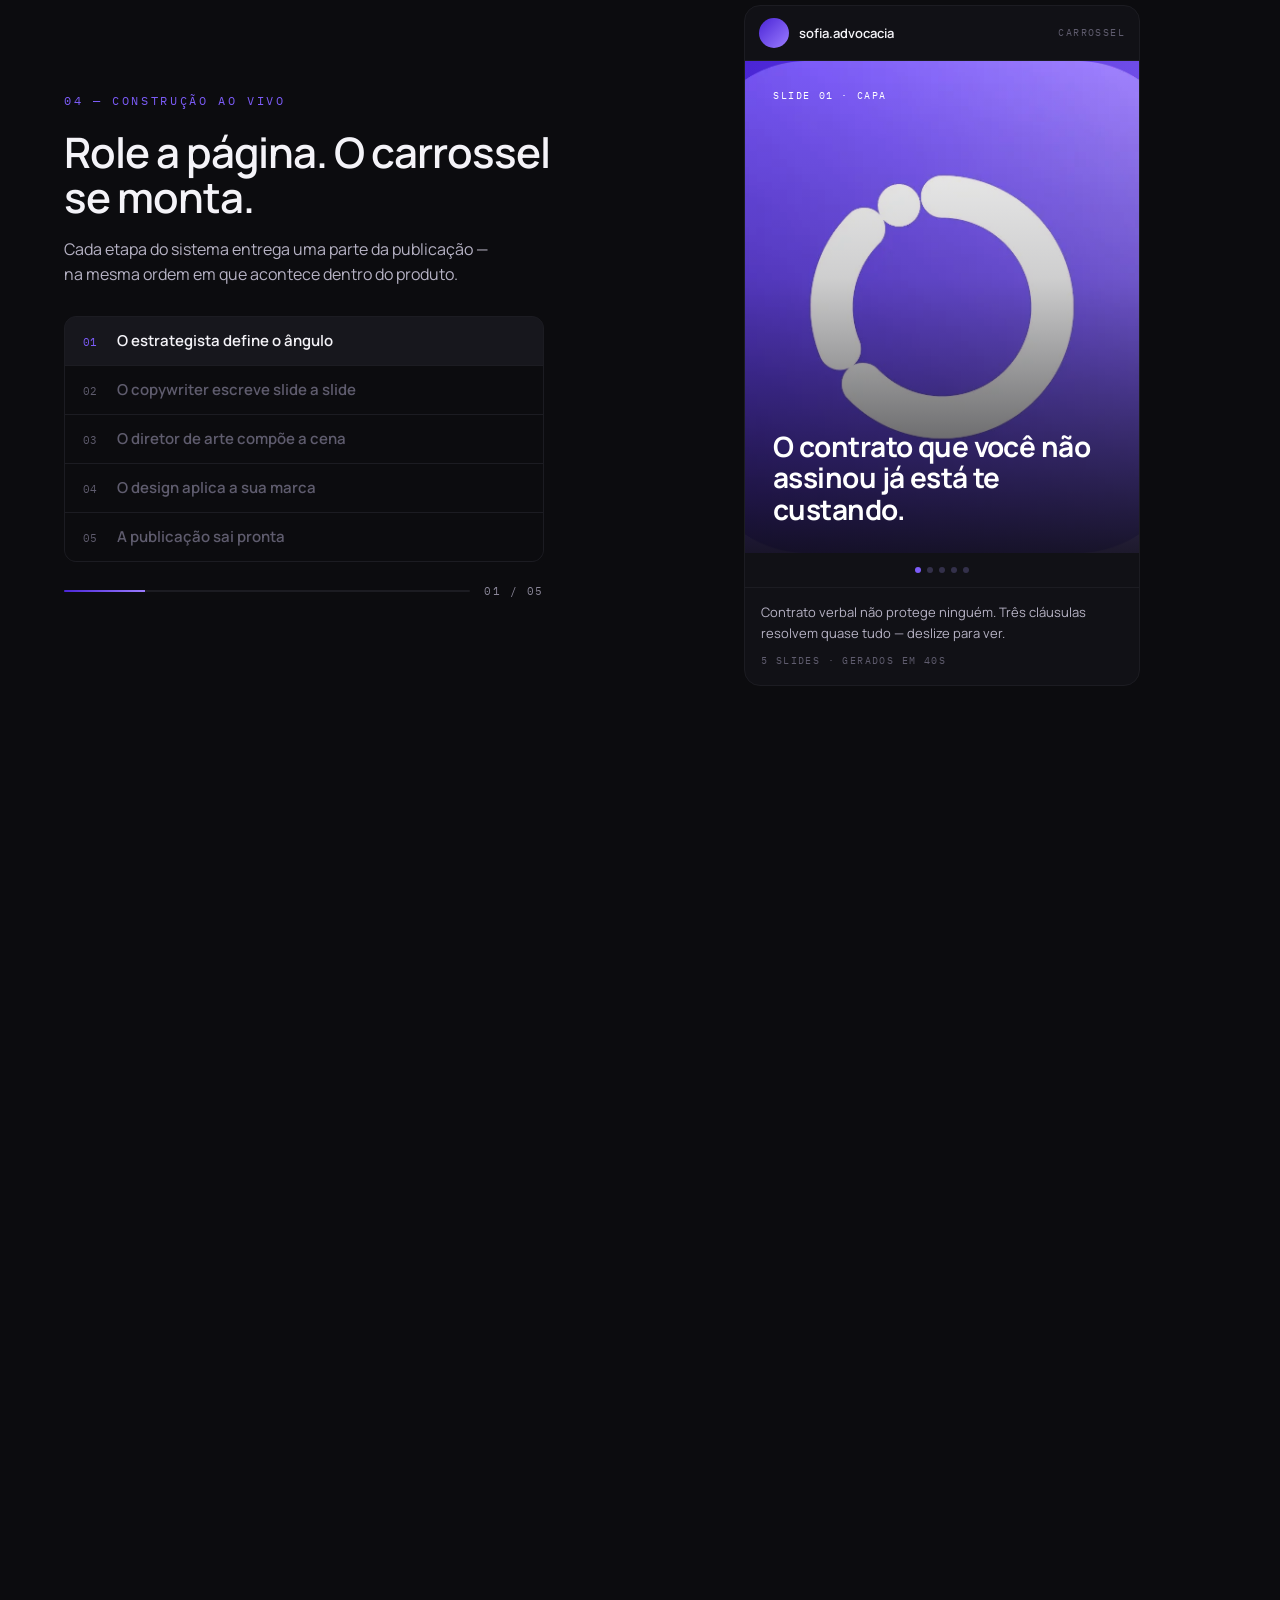
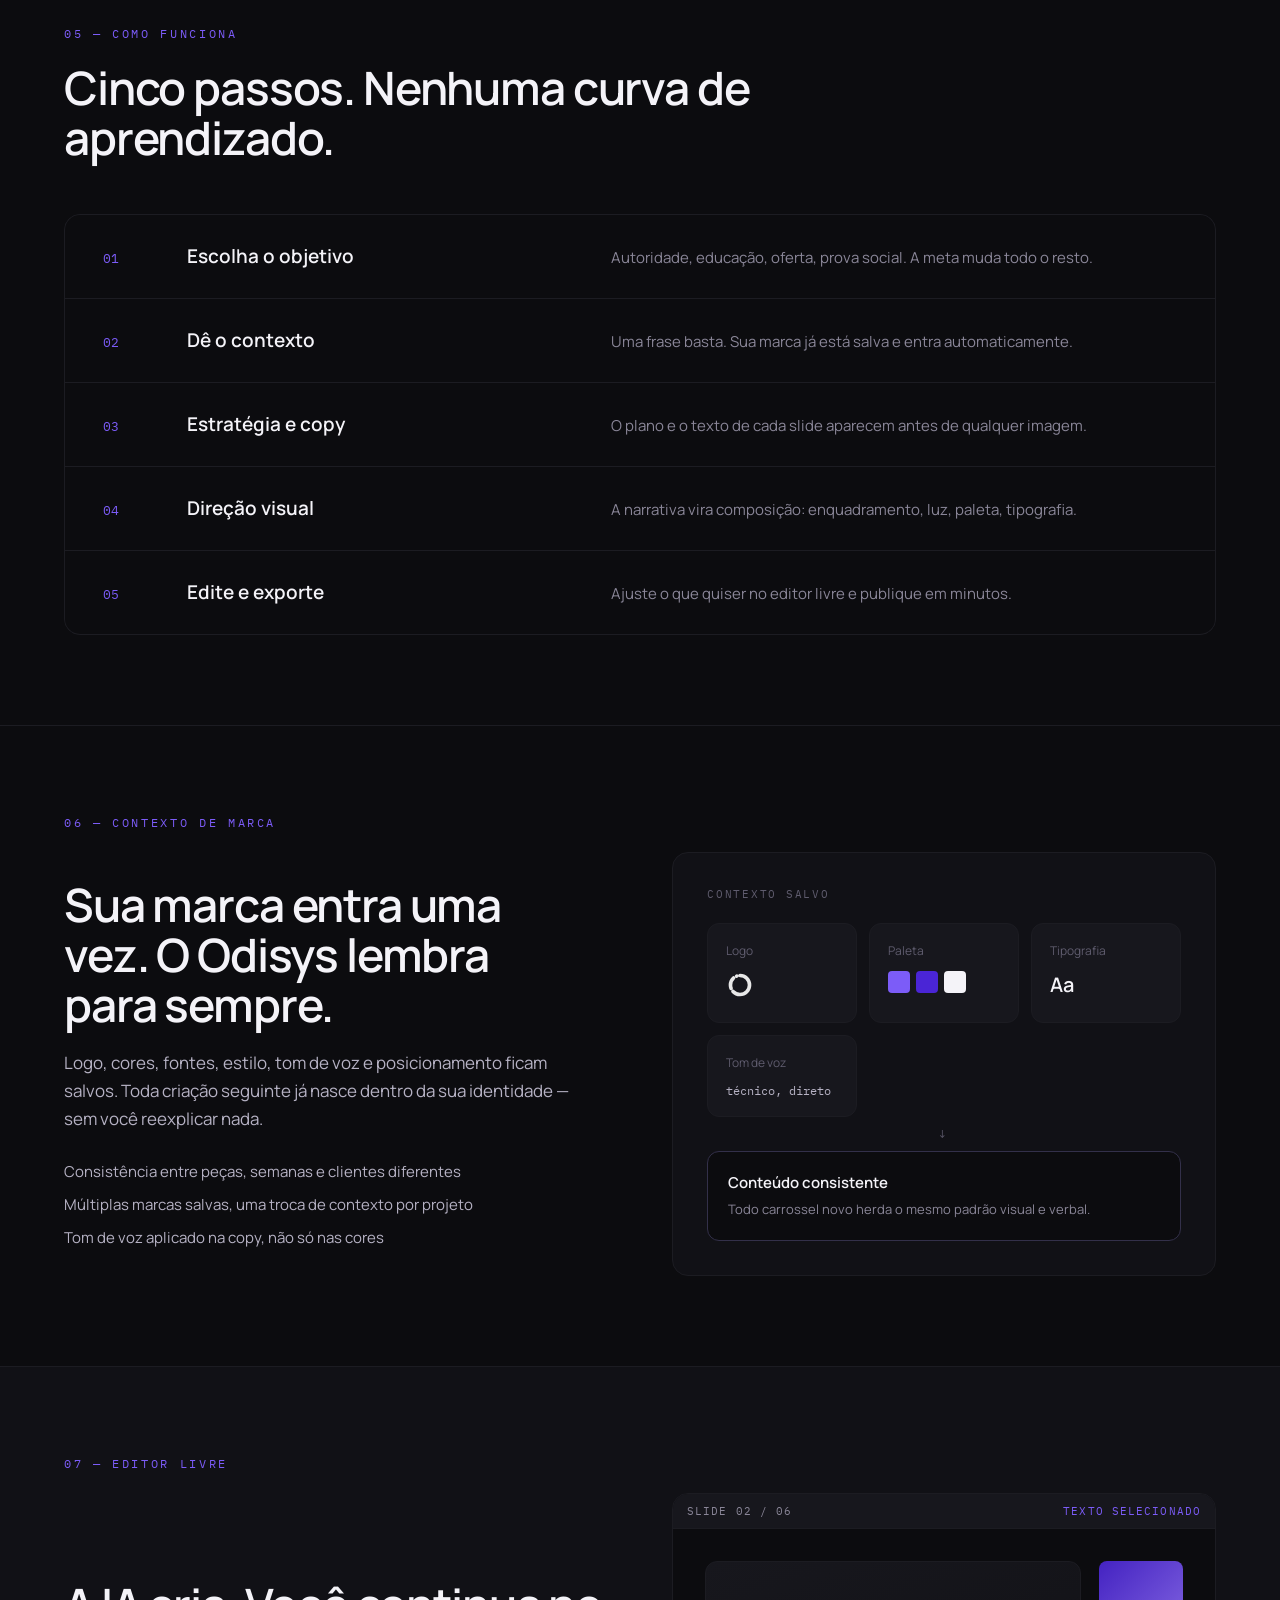
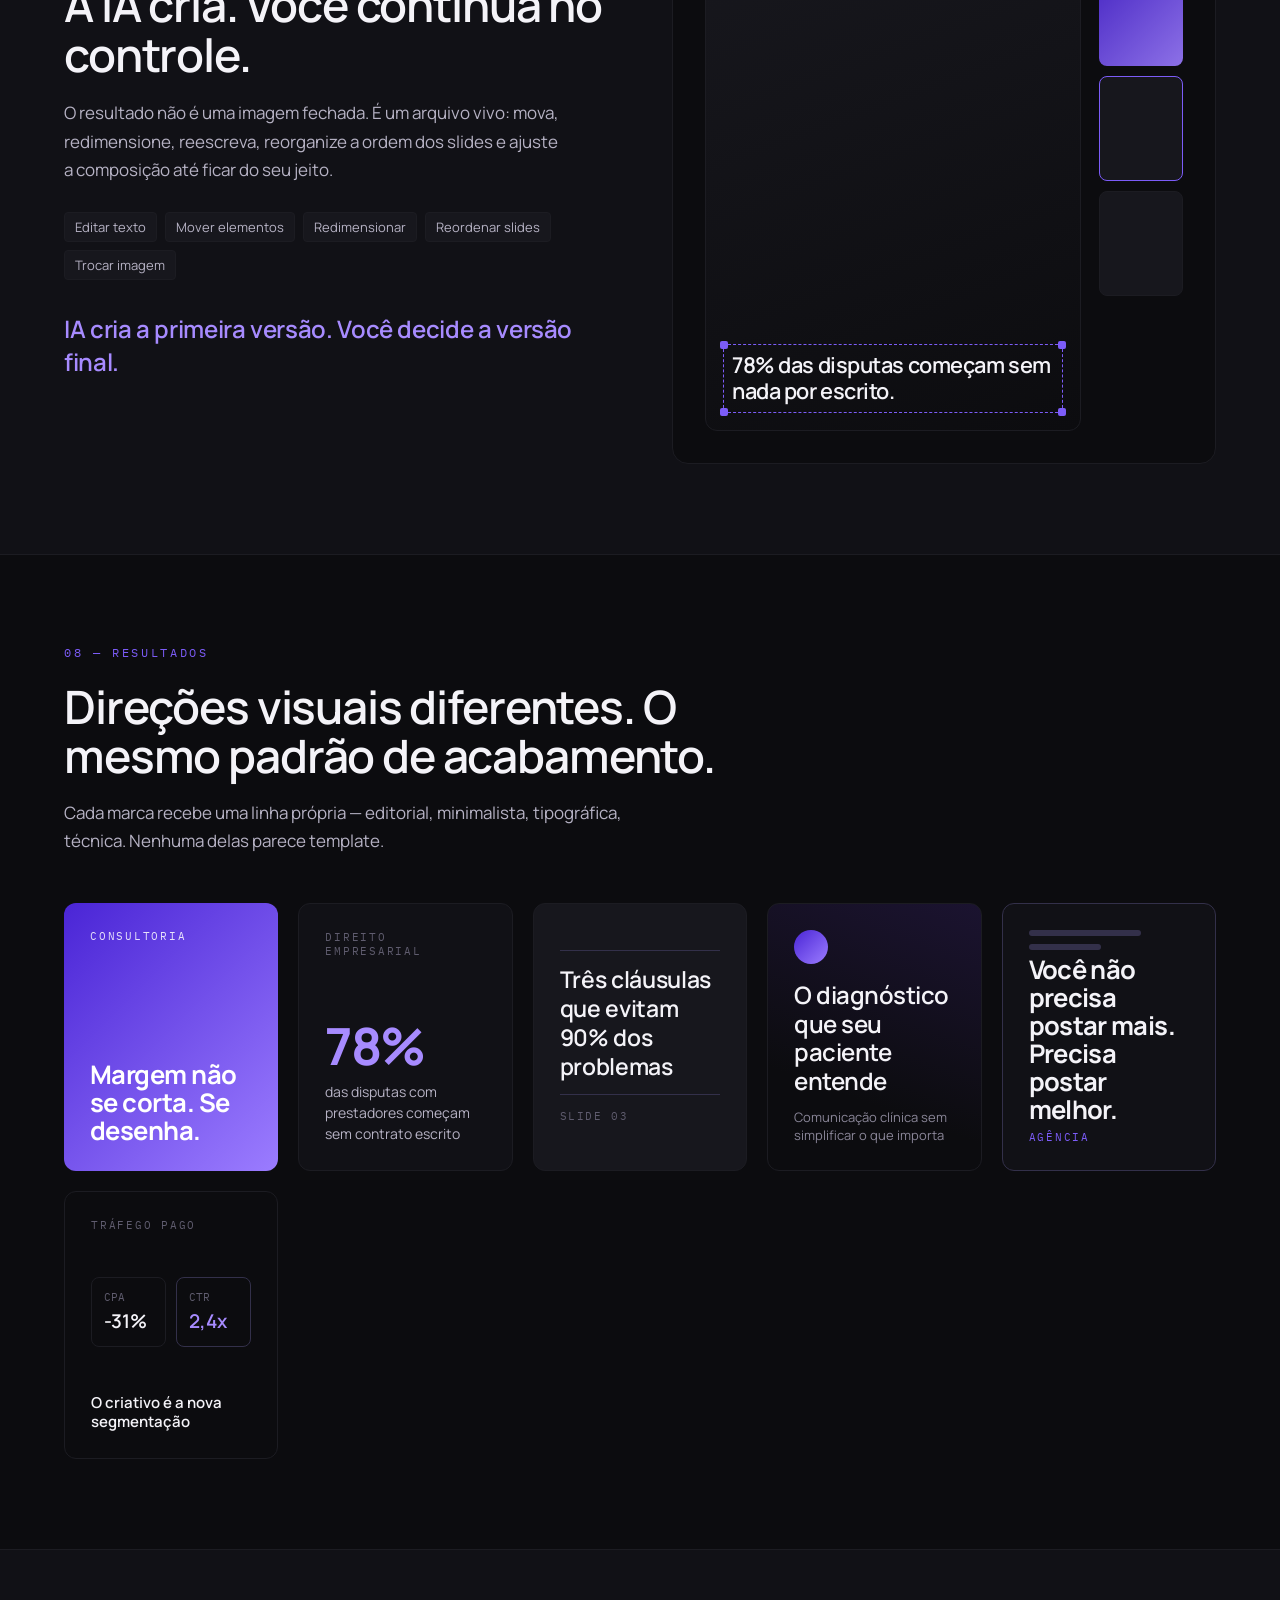
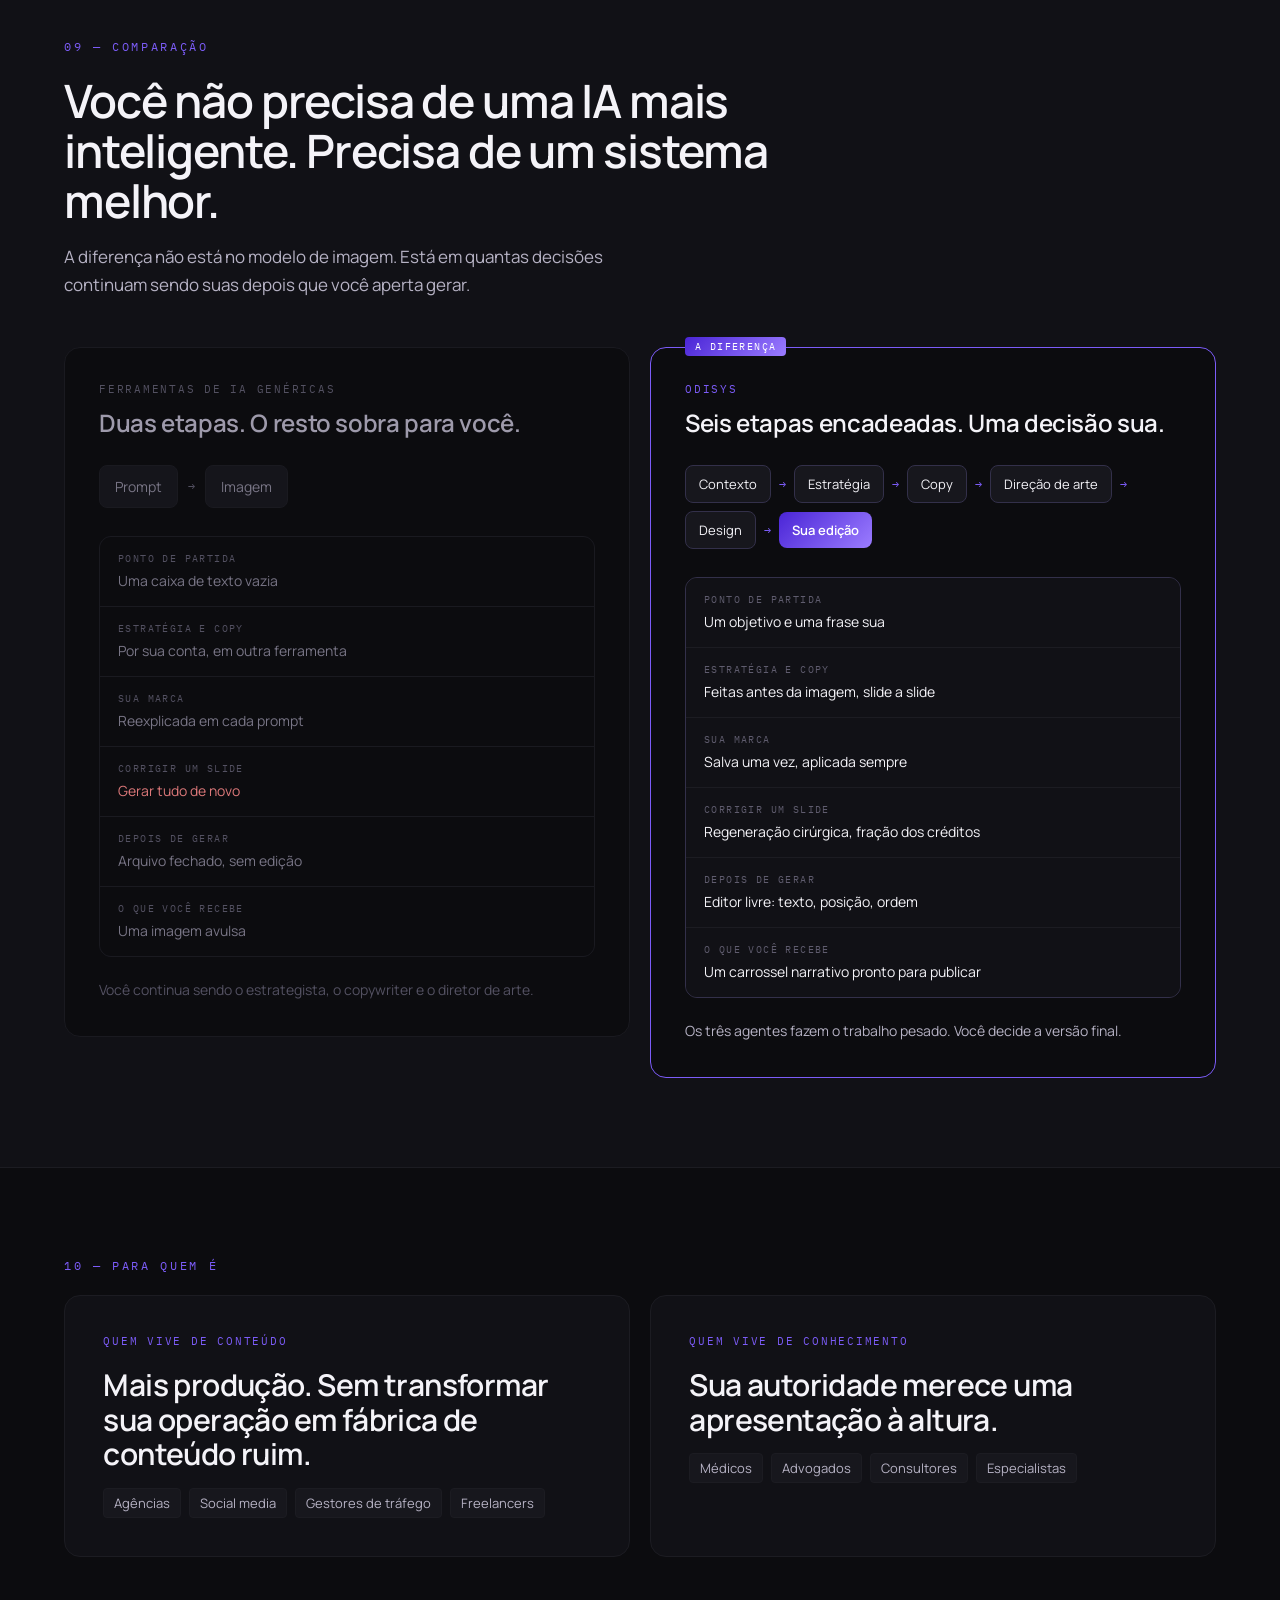
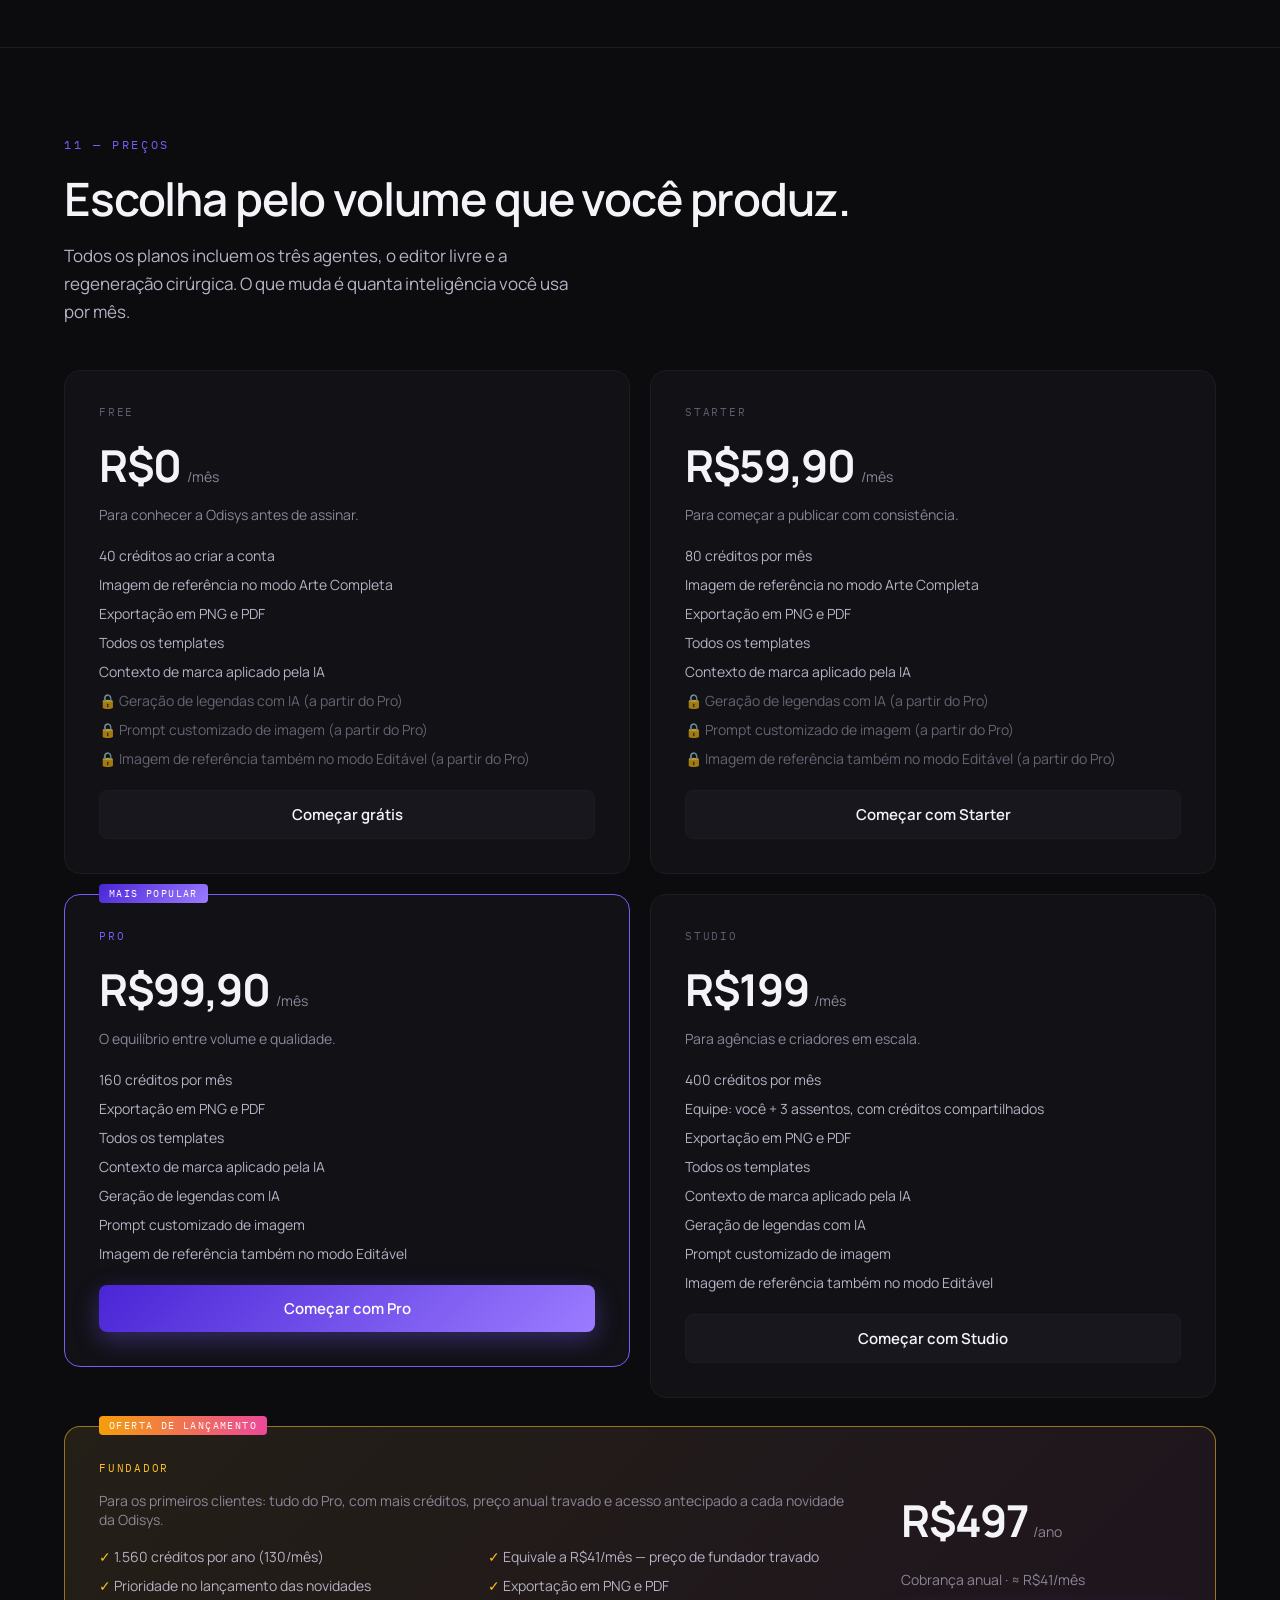
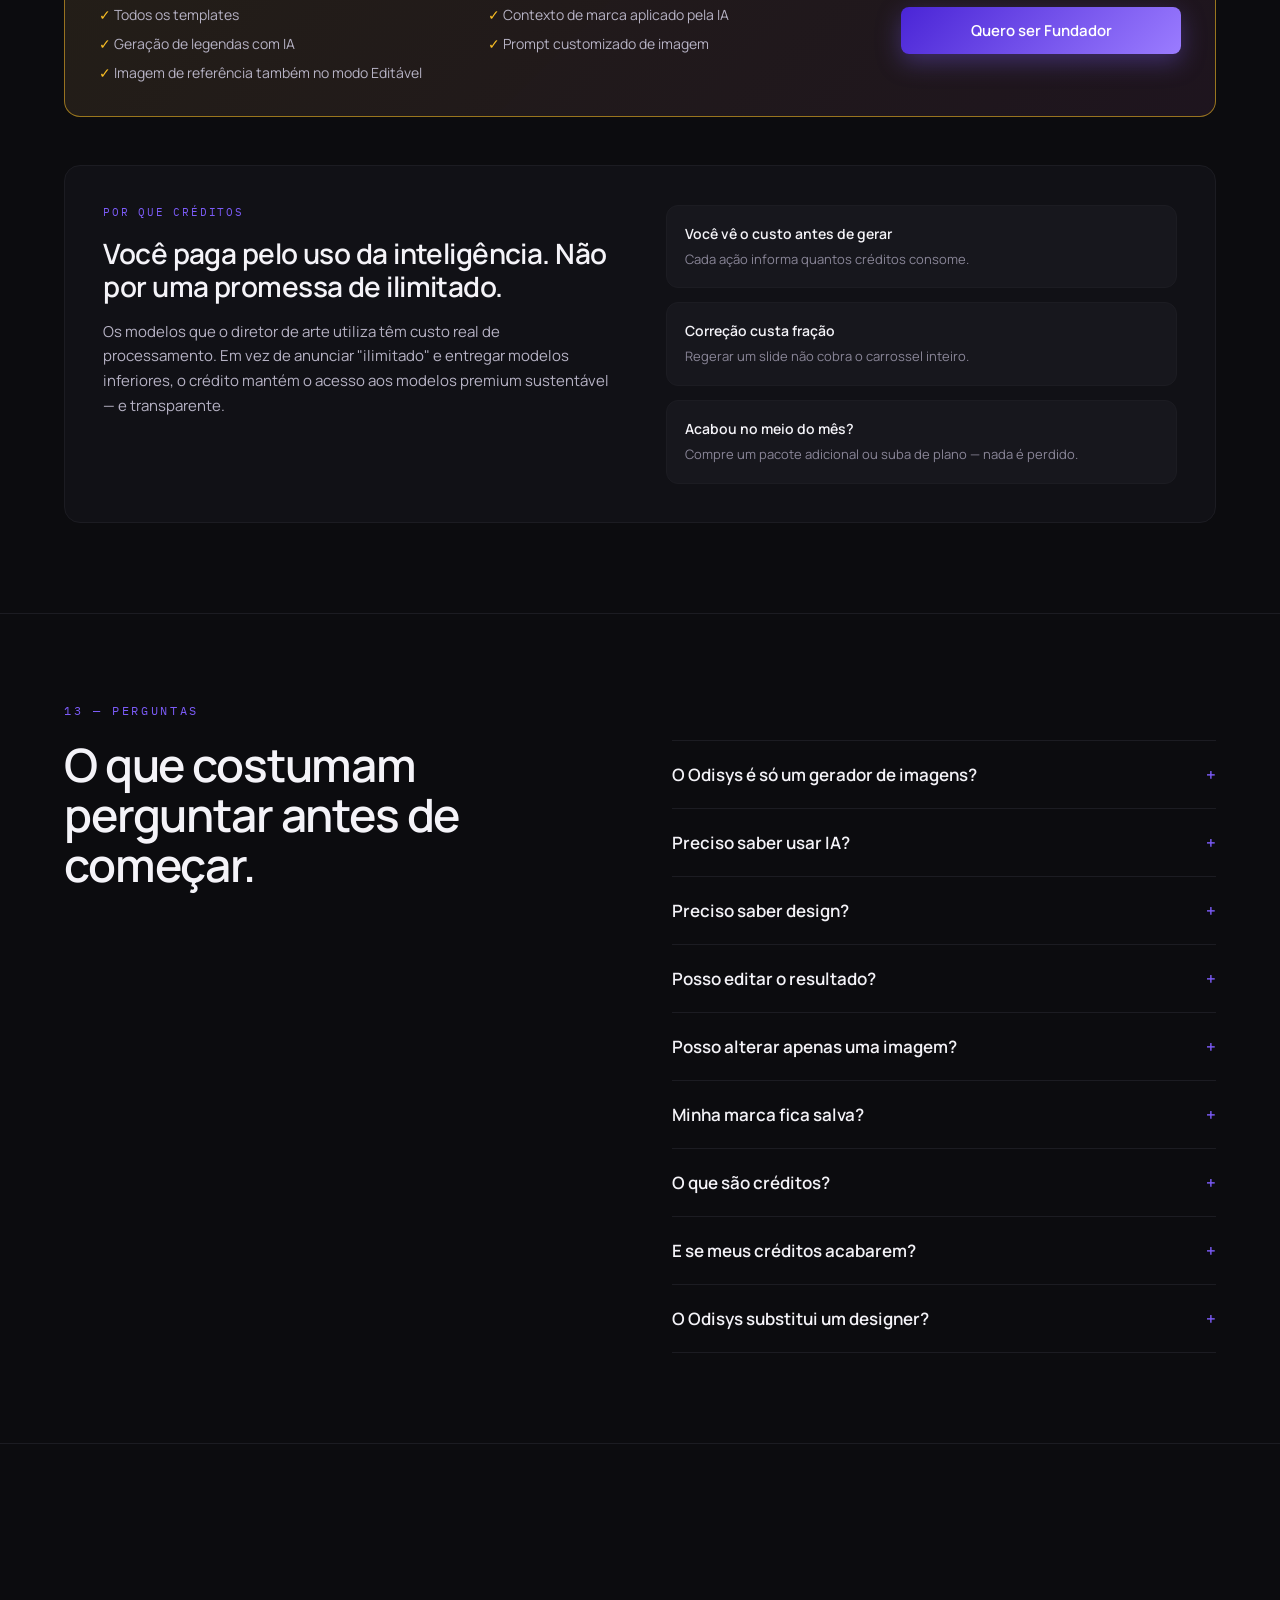
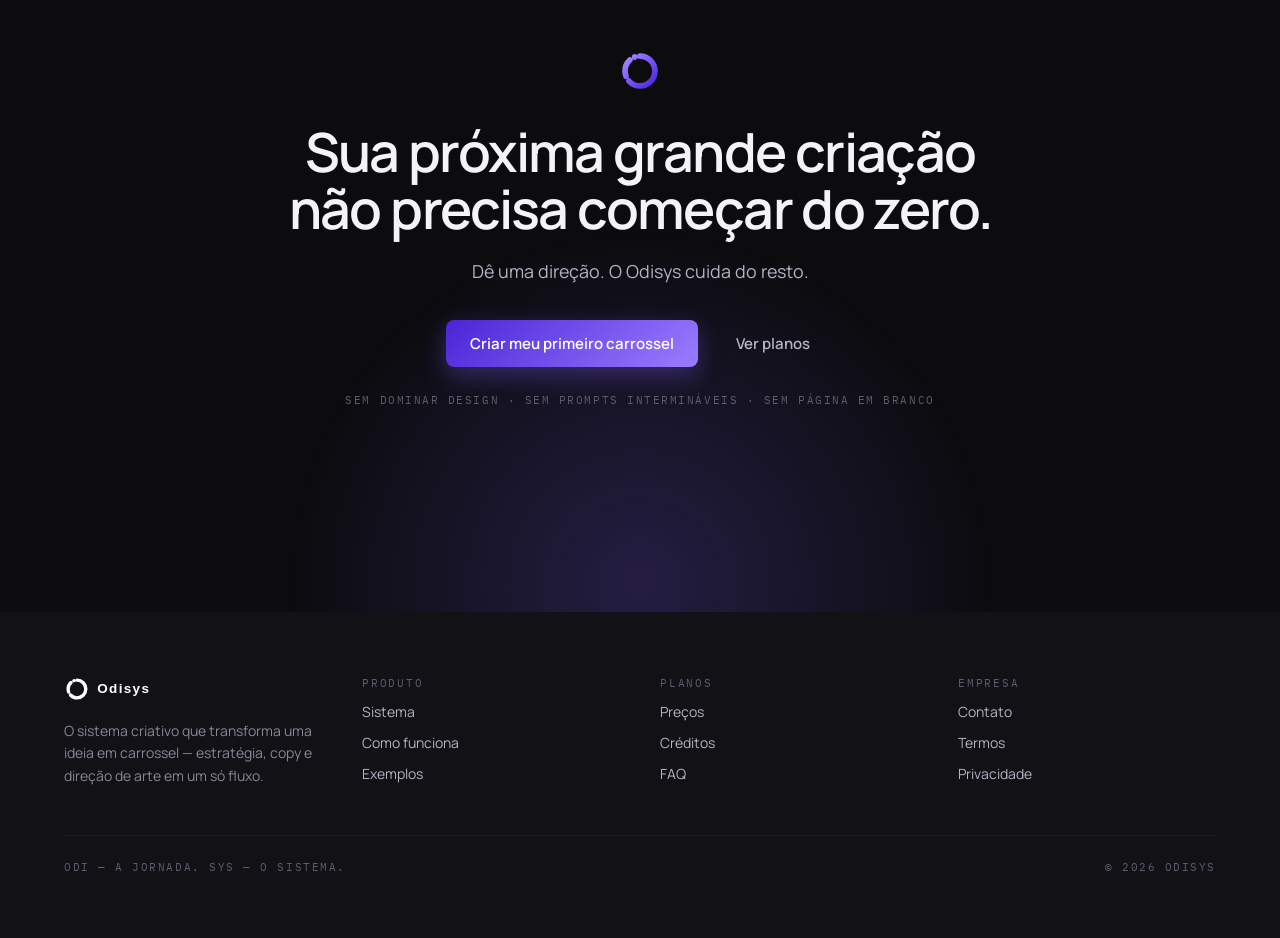
==== commit 58719d2b: "feat(precos): plano Fundador anual e diferenciais alinhados ao app - Card Fundador (R$497/ano, check" ====
--- a/index.html
+++ b/index.html
@@ -103,6 +103,14 @@
       "@type": "Offer",
       "name": "Studio",
       "price": "199.00",
+      "priceCurrency": "BRL",
+      "url": "https://odisys.com.br/#precos",
+      "availability": "https://schema.org/InStock"
+    },
+    {
+      "@type": "Offer",
+      "name": "Fundador (anual)",
+      "price": "497.00",
       "priceCurrency": "BRL",
       "url": "https://odisys.com.br/#precos",
       "availability": "https://schema.org/InStock"
@@ -749,12 +757,14 @@
           <div class="plan-desc">Para conhecer a Odisys antes de assinar.</div>
         </div>
         <div class="price-features">
-          <div>Créditos de boas-vindas para testar</div>
-          <div>Os três agentes e o editor livre</div>
+          <div>40 créditos ao criar a conta</div>
+          <div>Imagem de referência no modo Arte Completa</div>
+          <div>Exportação em PNG e PDF</div>
+          <div>Todos os templates</div>
           <div>Contexto de marca aplicado pela IA</div>
           <div class="is-locked">Geração de legendas com IA (a partir do Pro)</div>
           <div class="is-locked">Prompt customizado de imagem (a partir do Pro)</div>
-          <div class="is-locked">Imagem de referência na geração (a partir do Pro)</div>
+          <div class="is-locked">Imagem de referência também no modo Editável (a partir do Pro)</div>
         </div>
         <a href="https://app.odisys.com.br/login" class="btn btn-secondary btn-lg btn-block">Começar grátis</a>
       </div>
@@ -767,12 +777,13 @@
         </div>
         <div class="price-features">
           <div>80 créditos por mês</div>
+          <div>Imagem de referência no modo Arte Completa</div>
           <div>Exportação em PNG e PDF</div>
           <div>Todos os templates</div>
           <div>Contexto de marca aplicado pela IA</div>
           <div class="is-locked">Geração de legendas com IA (a partir do Pro)</div>
           <div class="is-locked">Prompt customizado de imagem (a partir do Pro)</div>
-          <div class="is-locked">Imagem de referência na geração (a partir do Pro)</div>
+          <div class="is-locked">Imagem de referência também no modo Editável (a partir do Pro)</div>
         </div>
         <a href="https://app.odisys.com.br/api/checkout?plan=starter" class="btn btn-secondary btn-lg btn-block">Começar com Starter</a>
       </div>
@@ -791,7 +802,7 @@
           <div>Contexto de marca aplicado pela IA</div>
           <div>Geração de legendas com IA</div>
           <div>Prompt customizado de imagem</div>
-          <div>Imagem de referência na geração</div>
+          <div>Imagem de referência também no modo Editável</div>
         </div>
         <a href="https://app.odisys.com.br/api/checkout?plan=pro" class="btn btn-primary btn-lg btn-block">Começar com Pro</a>
       </div>
@@ -803,15 +814,40 @@
           <div class="plan-desc">Para agências e criadores em escala.</div>
         </div>
         <div class="price-features">
-          <div>350 créditos por mês</div>
+          <div>400 créditos por mês</div>
+          <div>Equipe: você + 3 assentos, com créditos compartilhados</div>
           <div>Exportação em PNG e PDF</div>
           <div>Todos os templates</div>
           <div>Contexto de marca aplicado pela IA</div>
           <div>Geração de legendas com IA</div>
           <div>Prompt customizado de imagem</div>
-          <div>Imagem de referência na geração</div>
+          <div>Imagem de referência também no modo Editável</div>
         </div>
         <a href="https://app.odisys.com.br/api/checkout?plan=studio" class="btn btn-secondary btn-lg btn-block">Começar com Studio</a>
+      </div>
+    </div>
+
+    <div class="price-card is-founder" data-reveal>
+      <div class="price-badge">Oferta de lançamento</div>
+      <div class="founder-main">
+        <div class="plan-name">Fundador</div>
+        <div class="plan-desc">Para os primeiros clientes: tudo do Pro, com mais créditos, preço anual travado e acesso antecipado a cada novidade da Odisys.</div>
+        <div class="price-features founder-features">
+          <div>1.560 créditos por ano (130/mês)</div>
+          <div>Equivale a R$41/mês — preço de fundador travado</div>
+          <div>Prioridade no lançamento das novidades</div>
+          <div>Exportação em PNG e PDF</div>
+          <div>Todos os templates</div>
+          <div>Contexto de marca aplicado pela IA</div>
+          <div>Geração de legendas com IA</div>
+          <div>Prompt customizado de imagem</div>
+          <div>Imagem de referência também no modo Editável</div>
+        </div>
+      </div>
+      <div class="founder-cta">
+        <div class="price-row"><span class="amount">R$497</span><span class="suffix">/ano</span></div>
+        <div class="plan-desc">Cobrança anual · ≈ R$41/mês</div>
+        <a href="https://app.odisys.com.br/api/checkout?plan=fundador" class="btn btn-primary btn-lg btn-block">Quero ser Fundador</a>
       </div>
     </div>
 
--- a/css/styles.css
+++ b/css/styles.css
@@ -352,6 +352,14 @@
 .price-features .is-locked{color:var(--text-muted);opacity:.7}
 .price-features .is-locked::before{content:"🔒 "}
 .price-card .btn{margin-top:auto}
+.price-card.is-founder{margin-top:28px;border:1px solid rgba(251,191,36,.55);background:linear-gradient(135deg,rgba(251,191,36,.08),rgba(236,72,153,.06)),var(--surface-1);display:grid;grid-template-columns:1fr minmax(220px,280px);gap:clamp(22px,4vw,48px);align-items:center}
+.price-card.is-founder .plan-name{color:#fbbf24}
+.price-card.is-founder .price-badge{background:linear-gradient(90deg,#f59e0b,#ec4899)}
+.founder-features{display:grid;grid-template-columns:repeat(2,minmax(0,1fr));gap:10px 24px;margin-top:18px}
+.founder-features div::before{content:"✓ ";color:#fbbf24}
+.founder-cta{display:flex;flex-direction:column;gap:10px}
+.founder-cta .btn{margin-top:8px}
+@media (max-width:820px){.price-card.is-founder{grid-template-columns:1fr}.founder-features{grid-template-columns:1fr}}
 
 .credits-panel{margin-top:48px;background:var(--surface-1);border:1px solid var(--border-default);border-radius:var(--radius-panel);padding:clamp(26px,3vw,40px);display:grid;grid-template-columns:repeat(auto-fit,minmax(300px,1fr));gap:clamp(28px,4vw,56px)}
 .credits-panel .kicker{font-family:var(--font-mono);font-size:11px;letter-spacing:.16em;text-transform:uppercase;color:var(--violet);margin-bottom:18px}
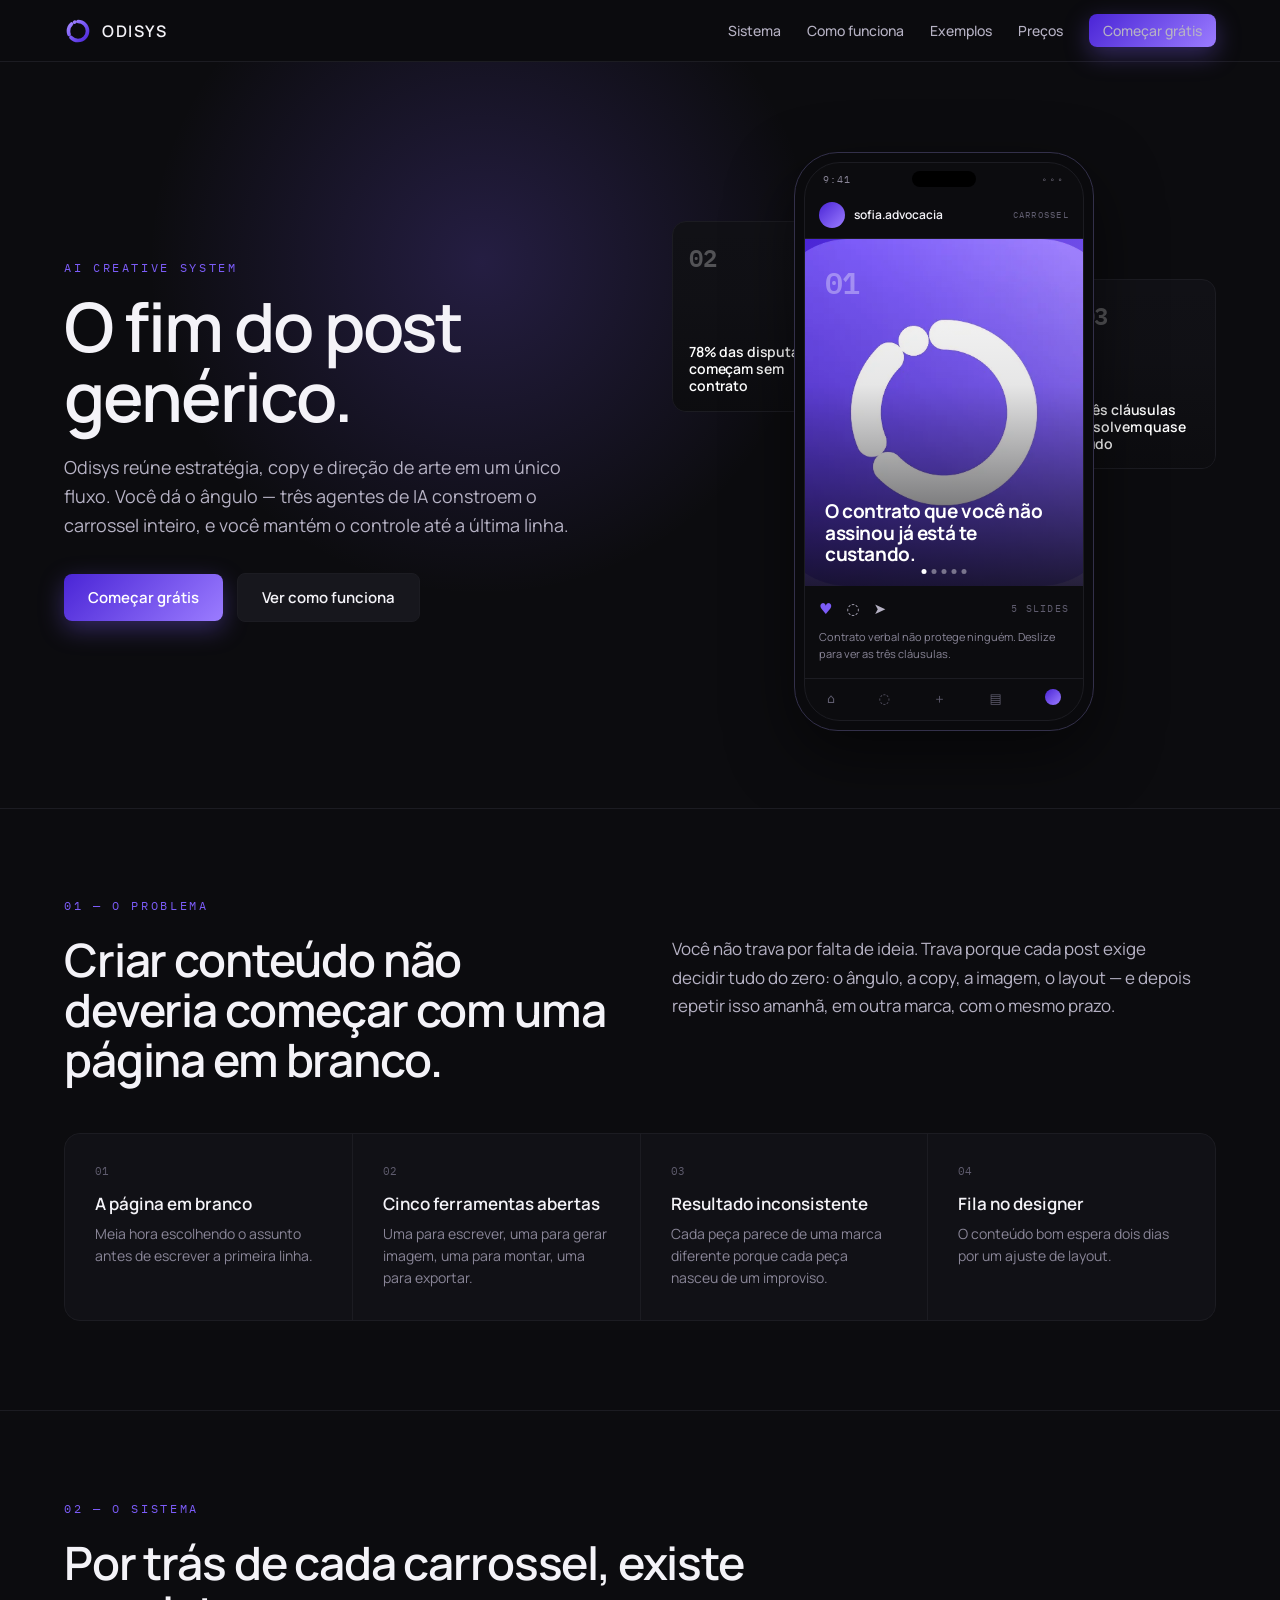
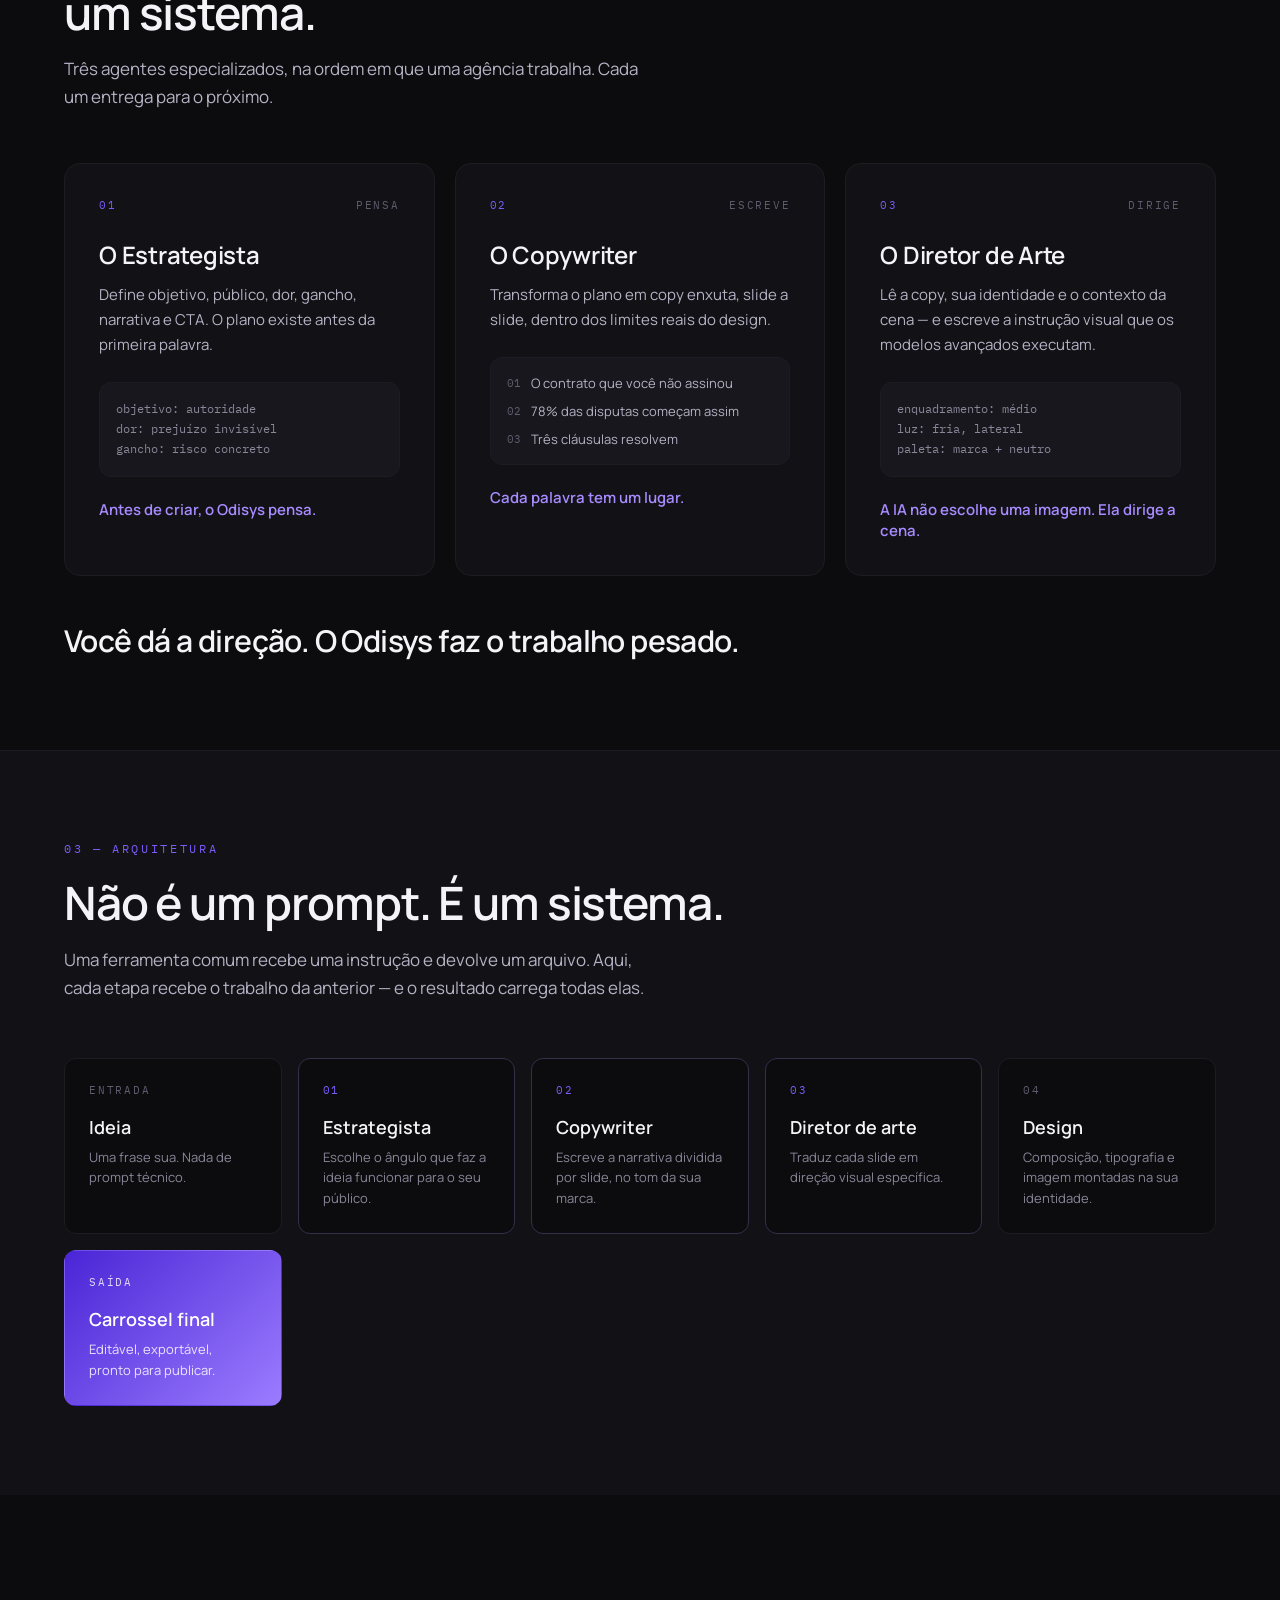
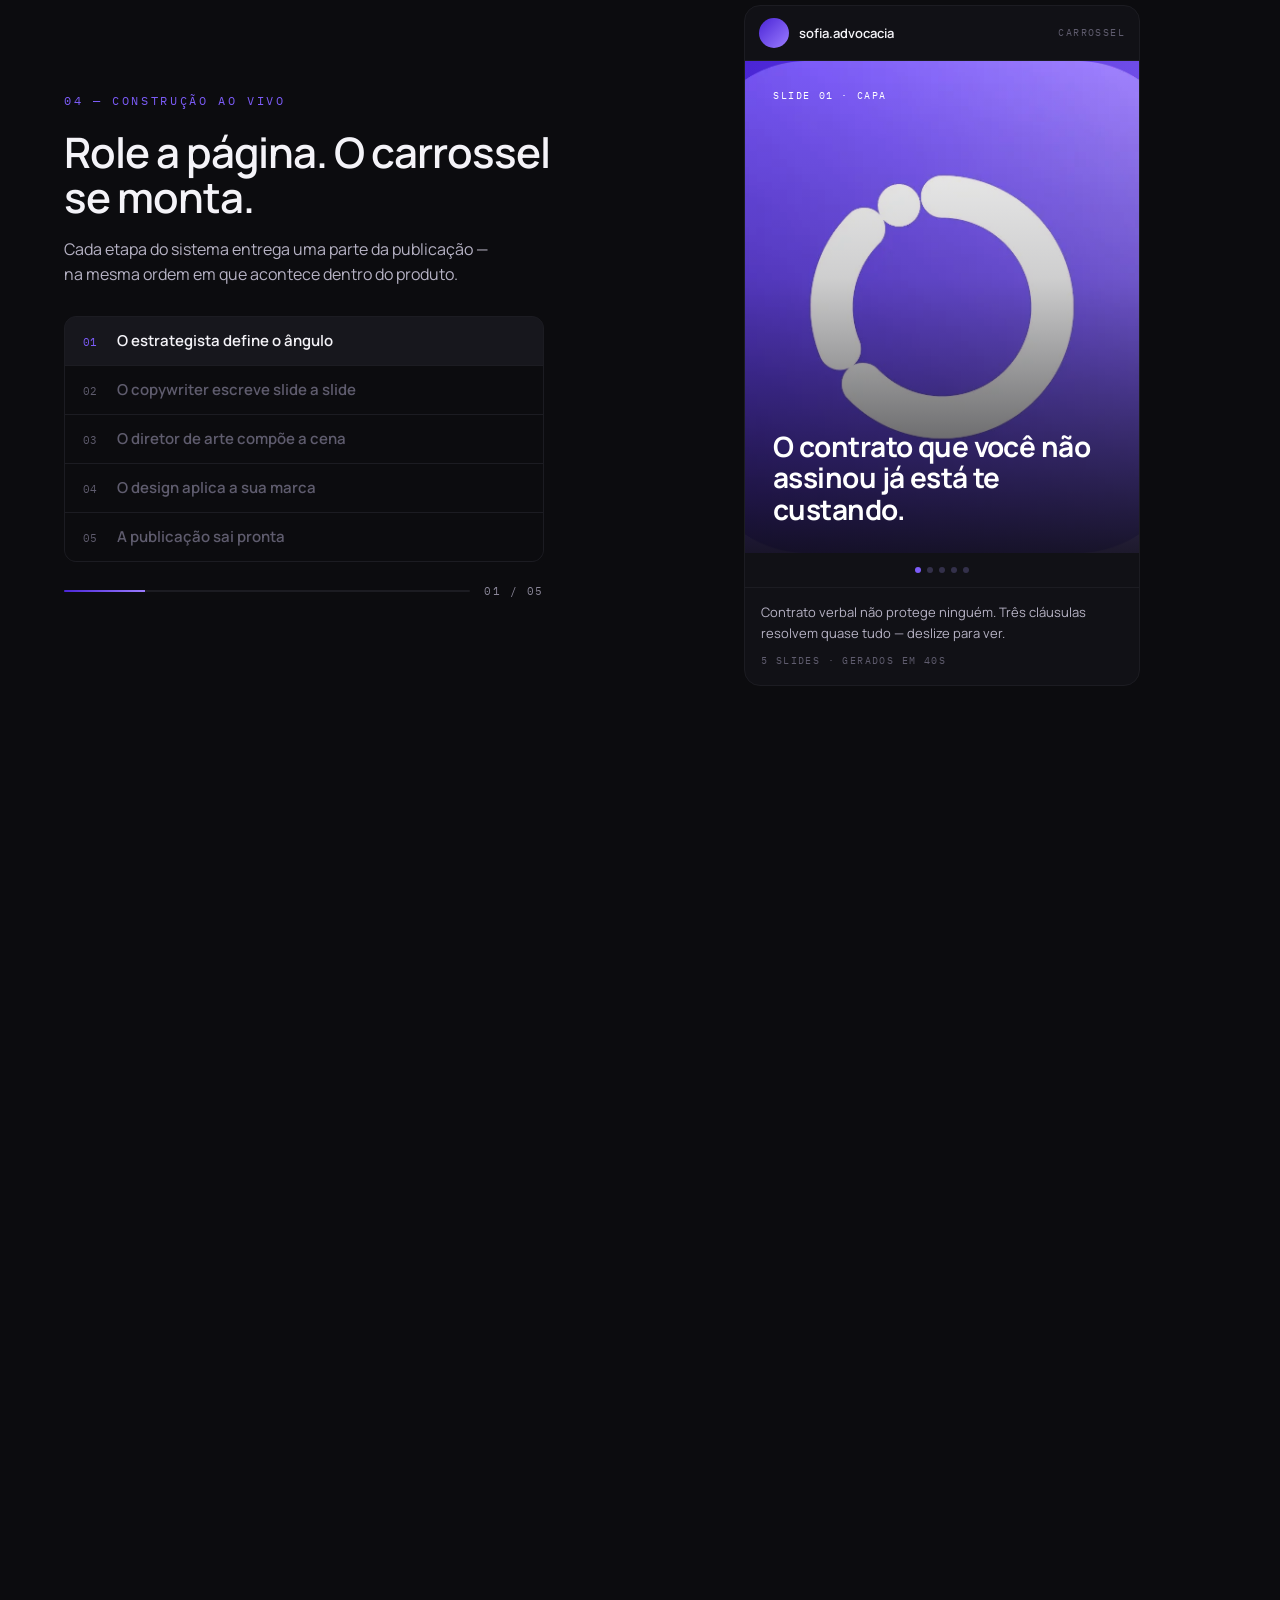
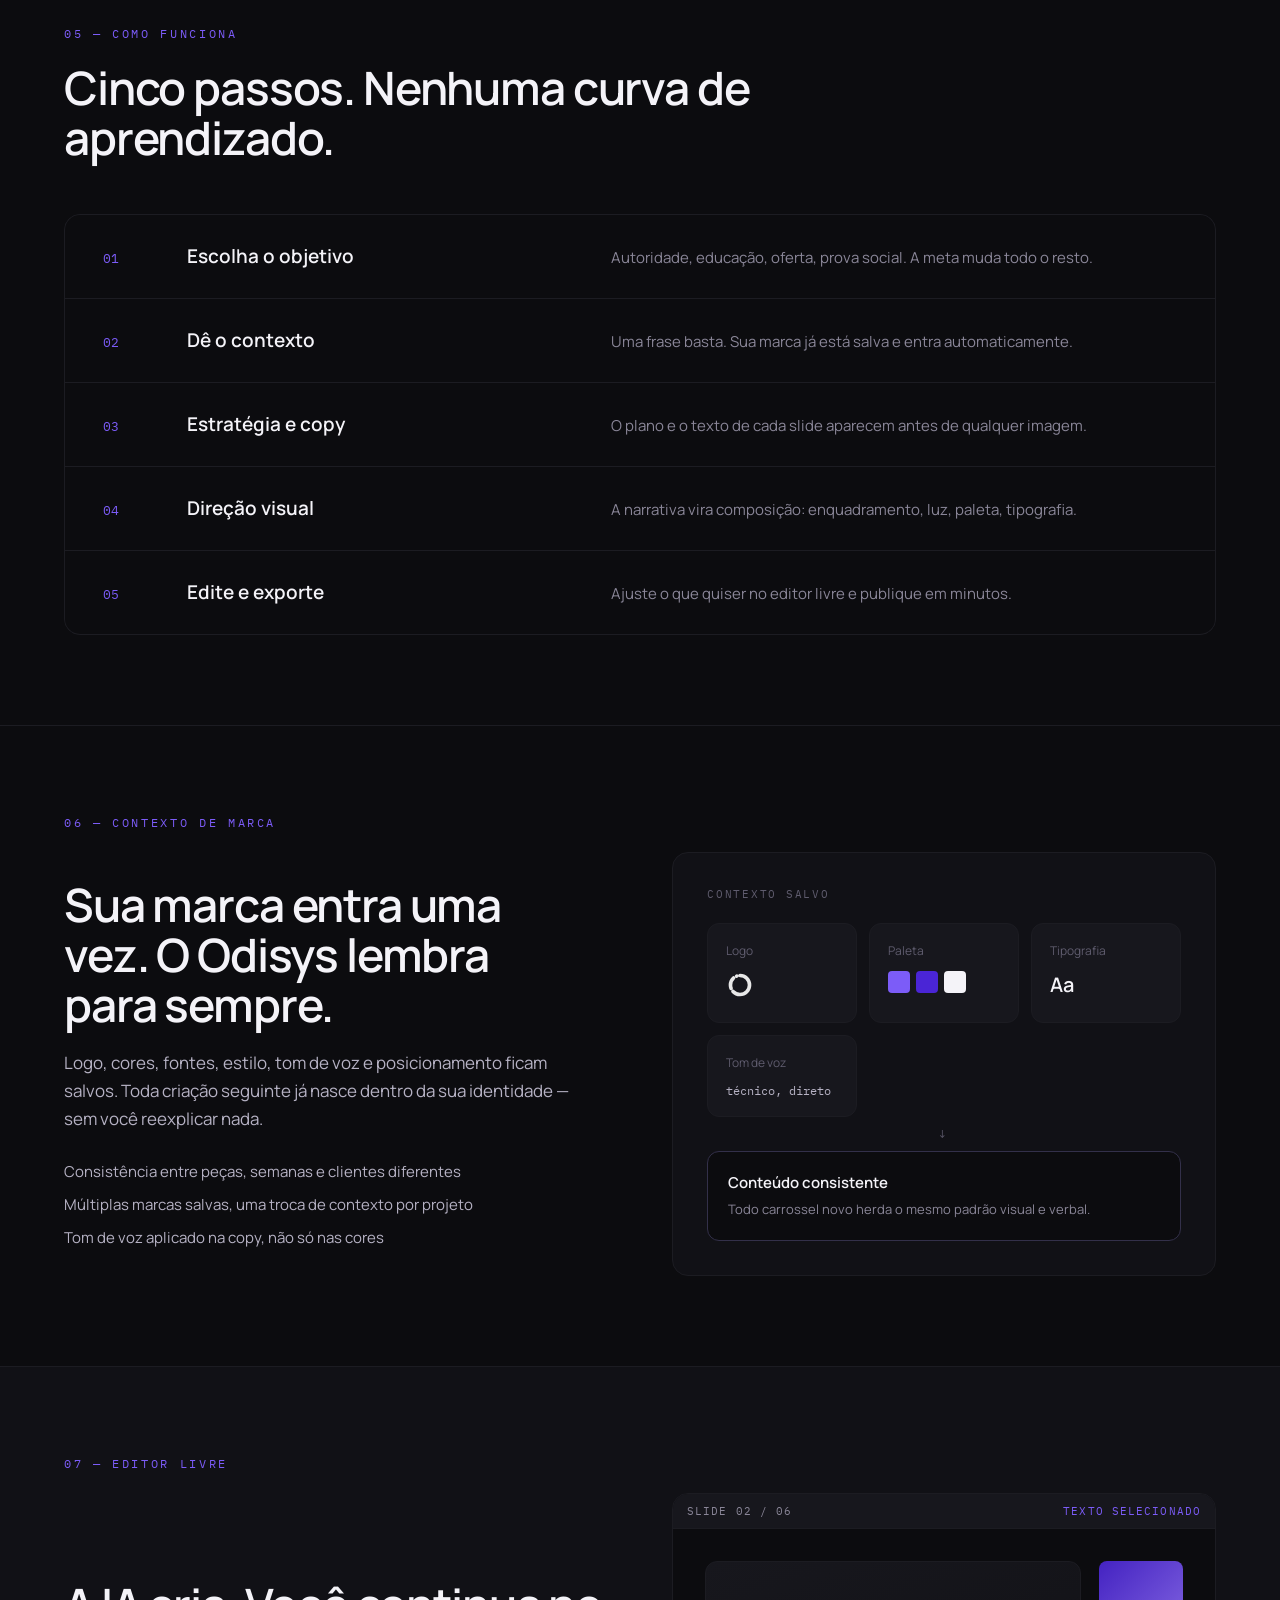
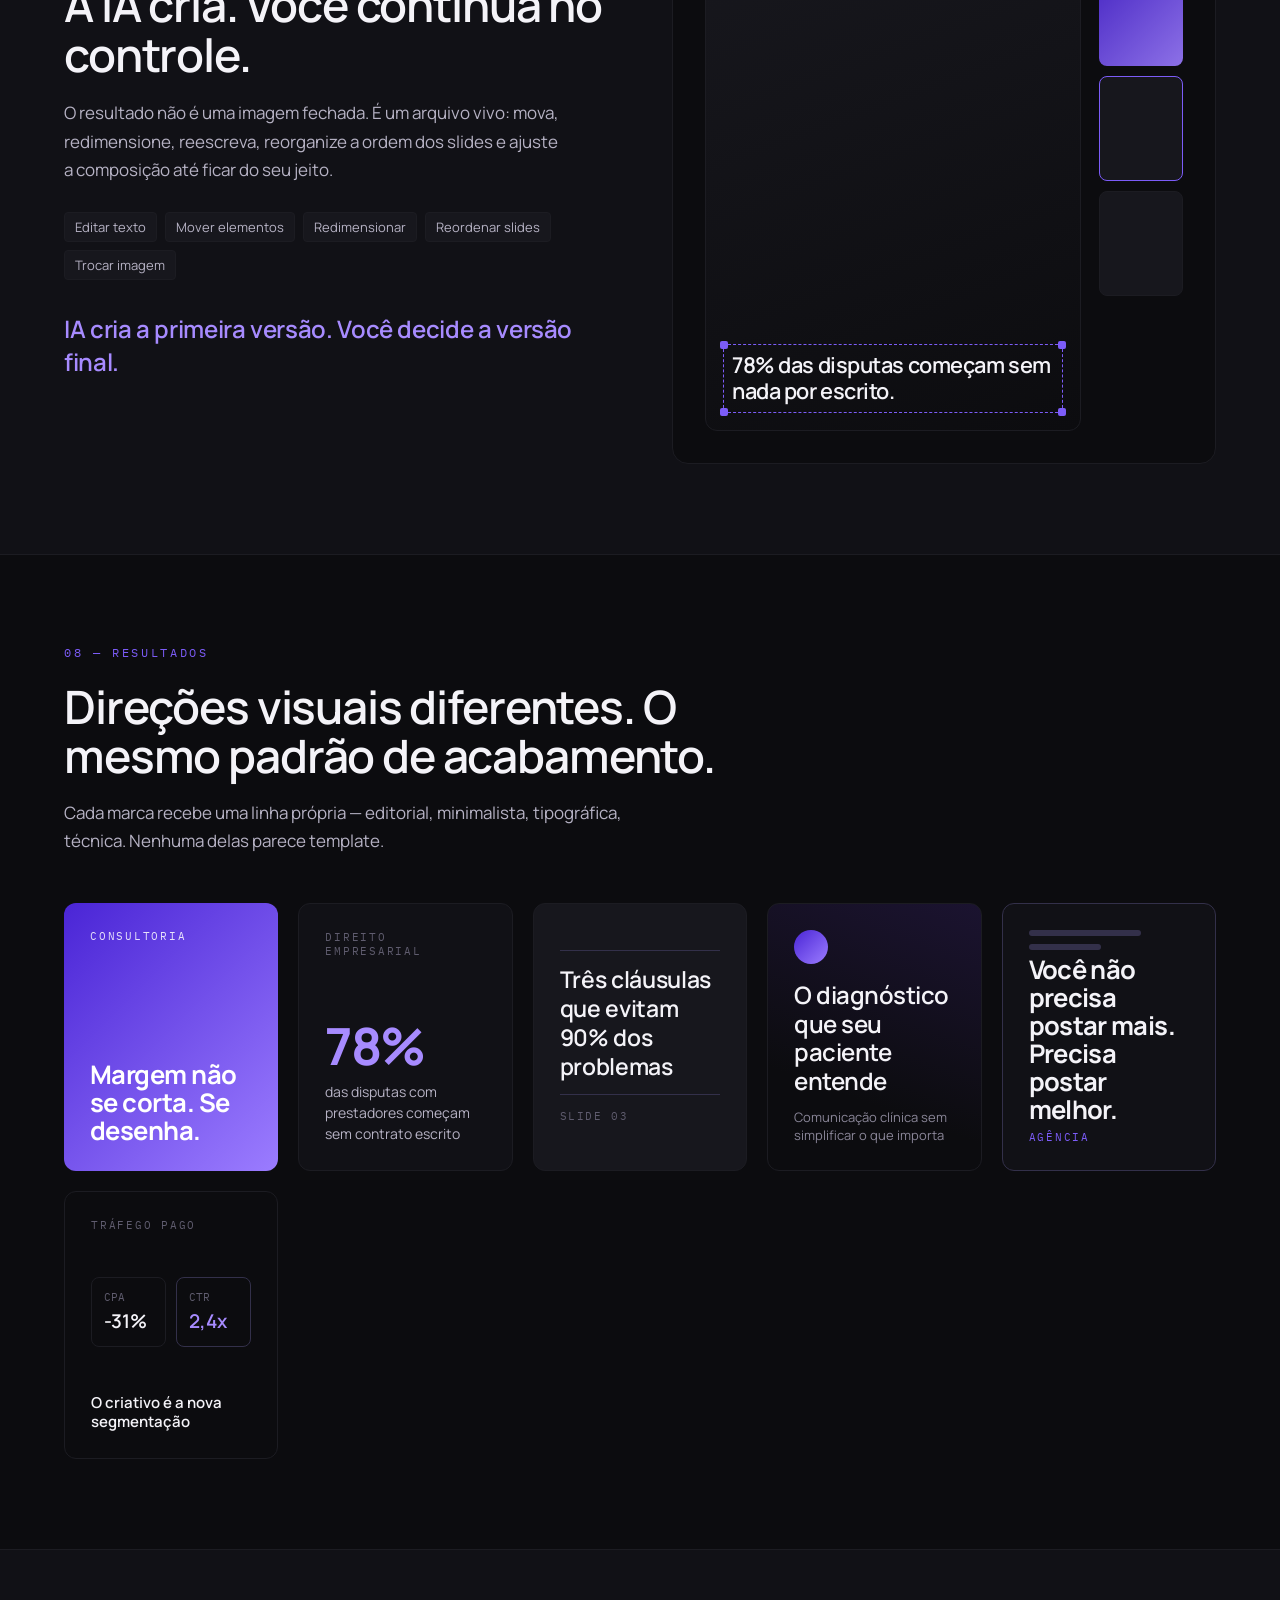
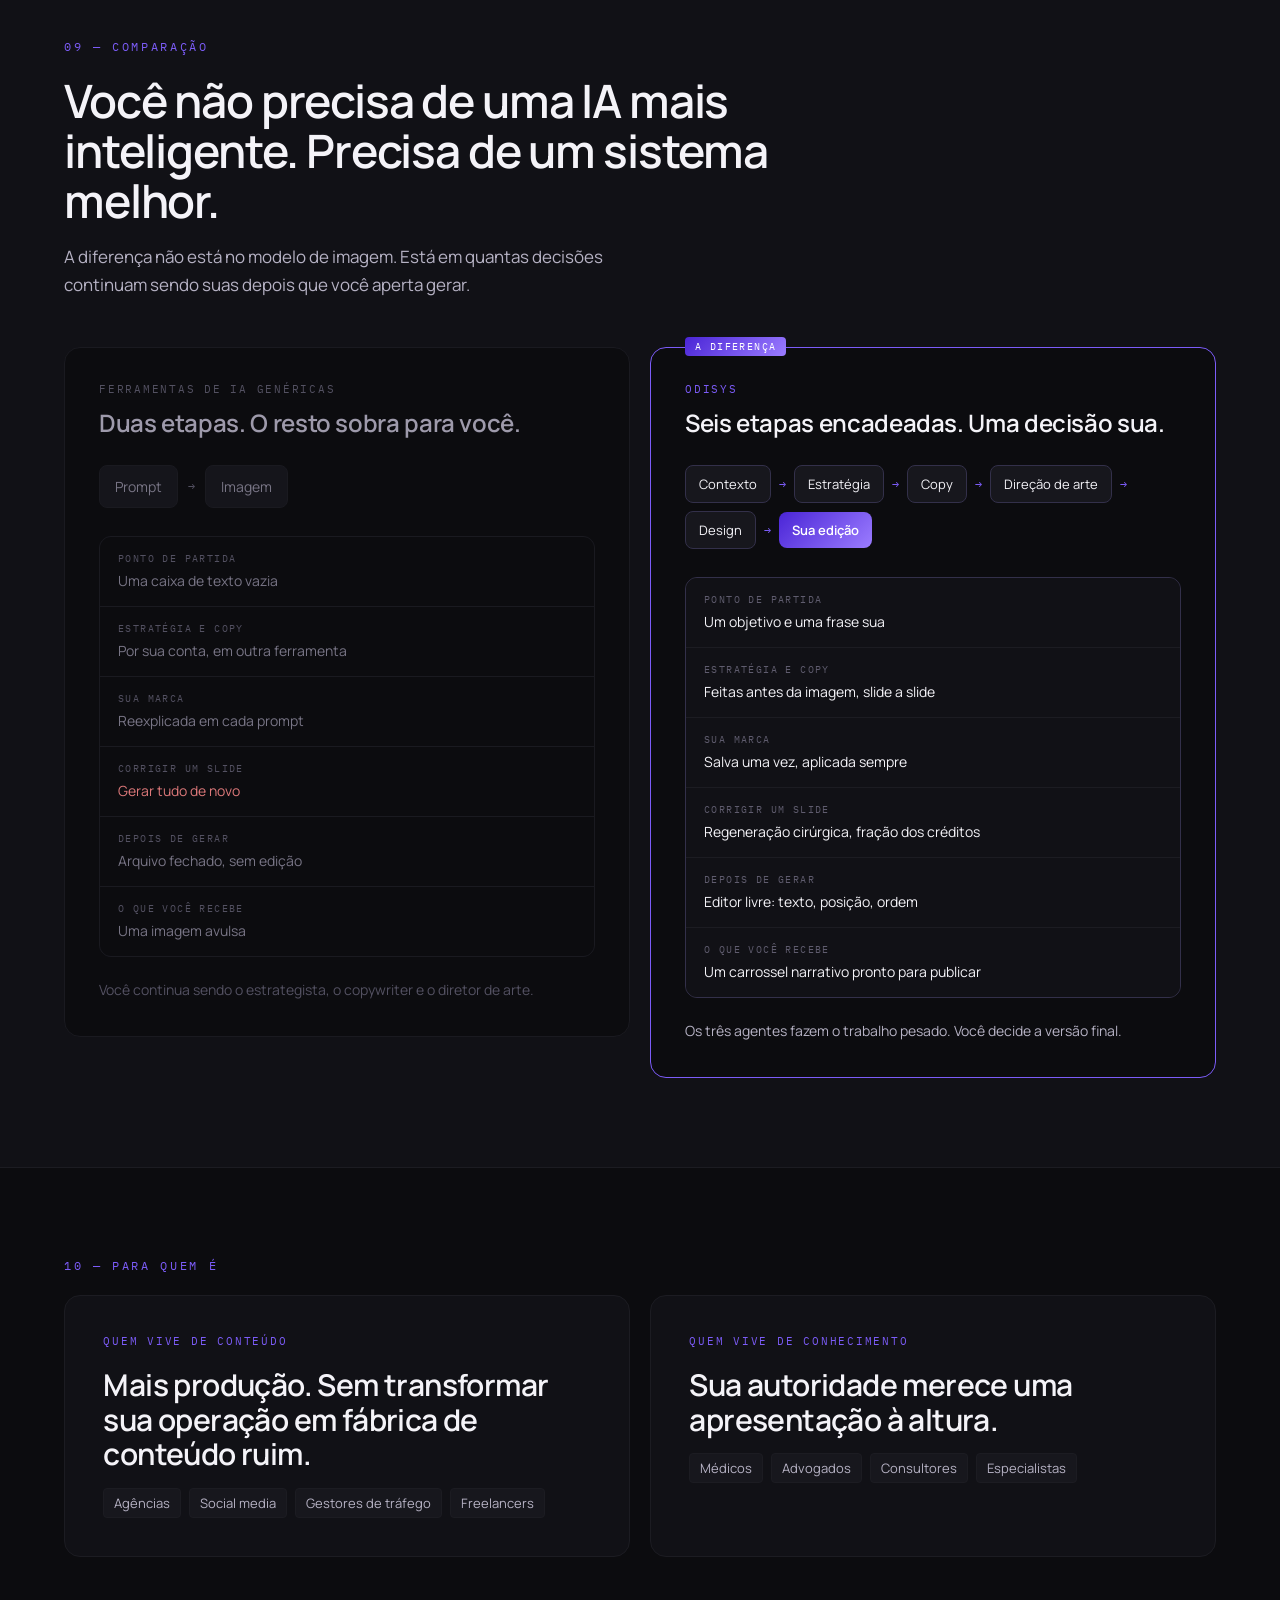
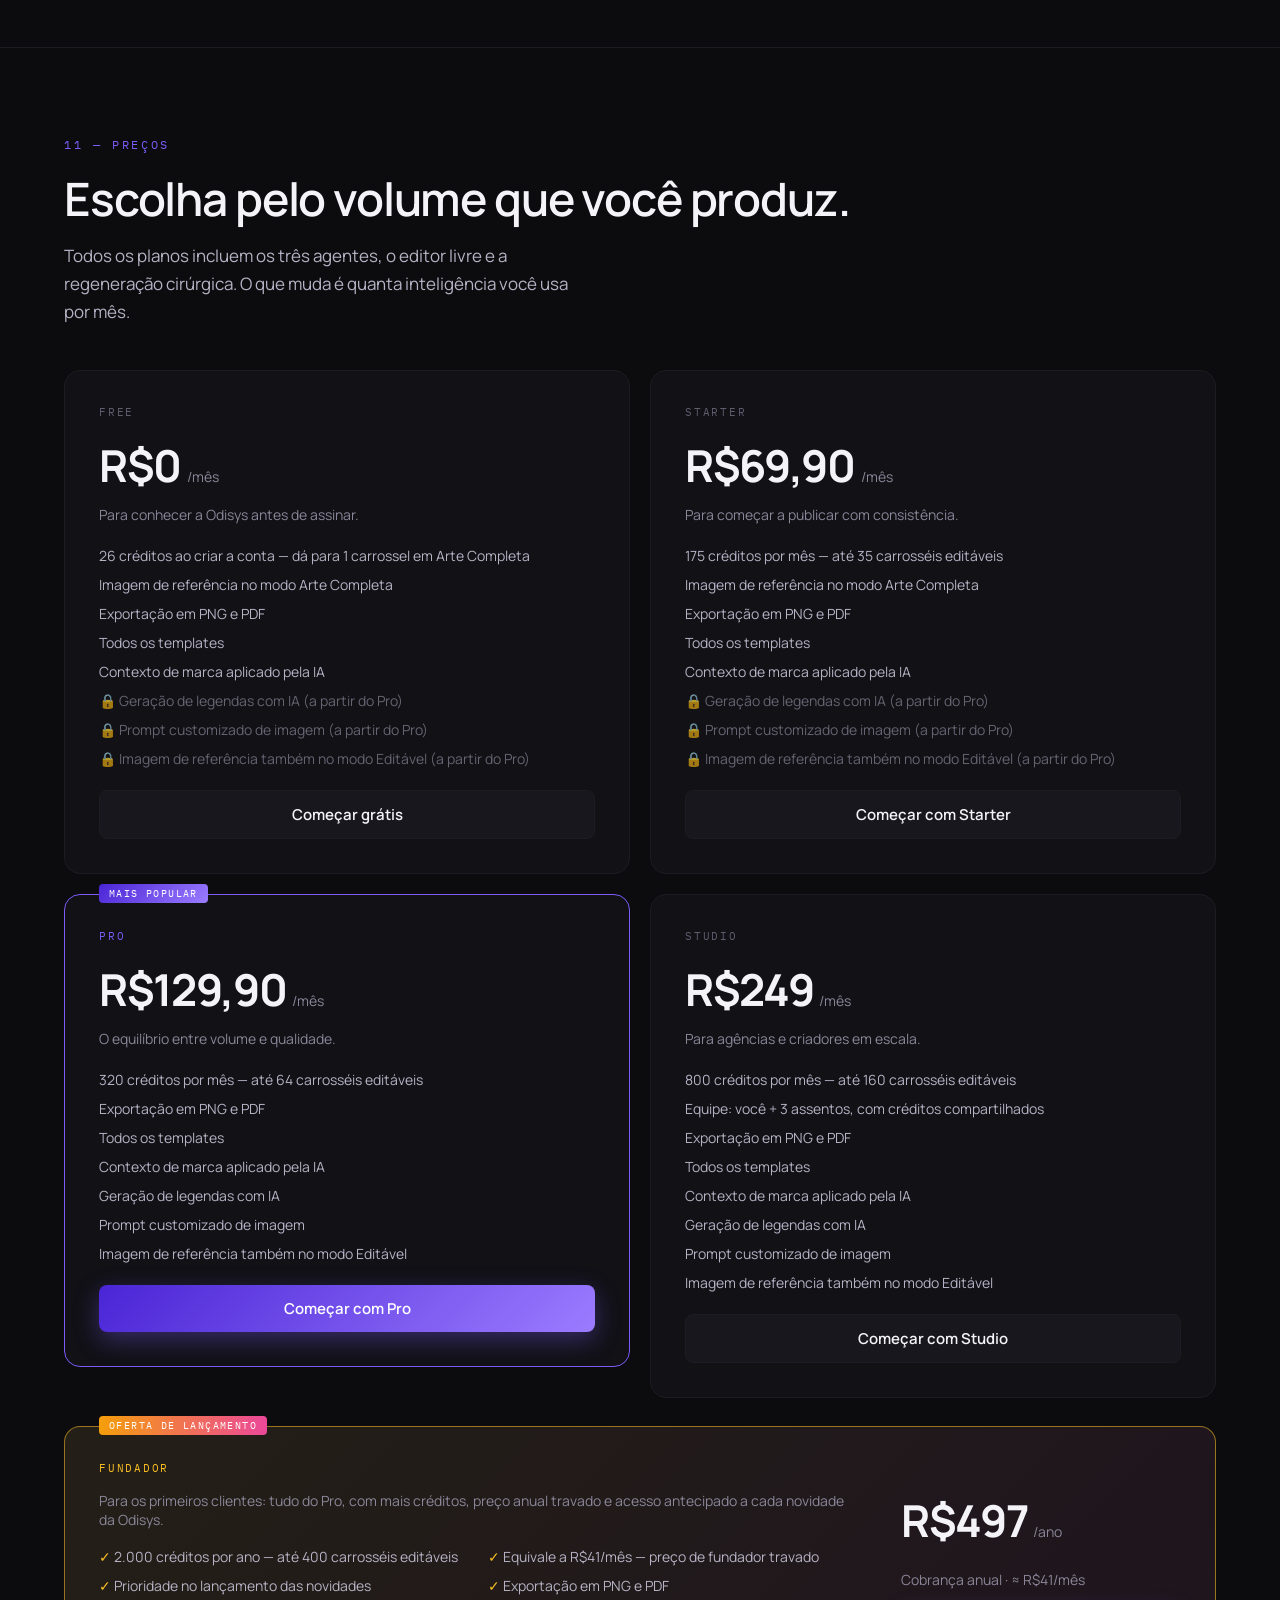
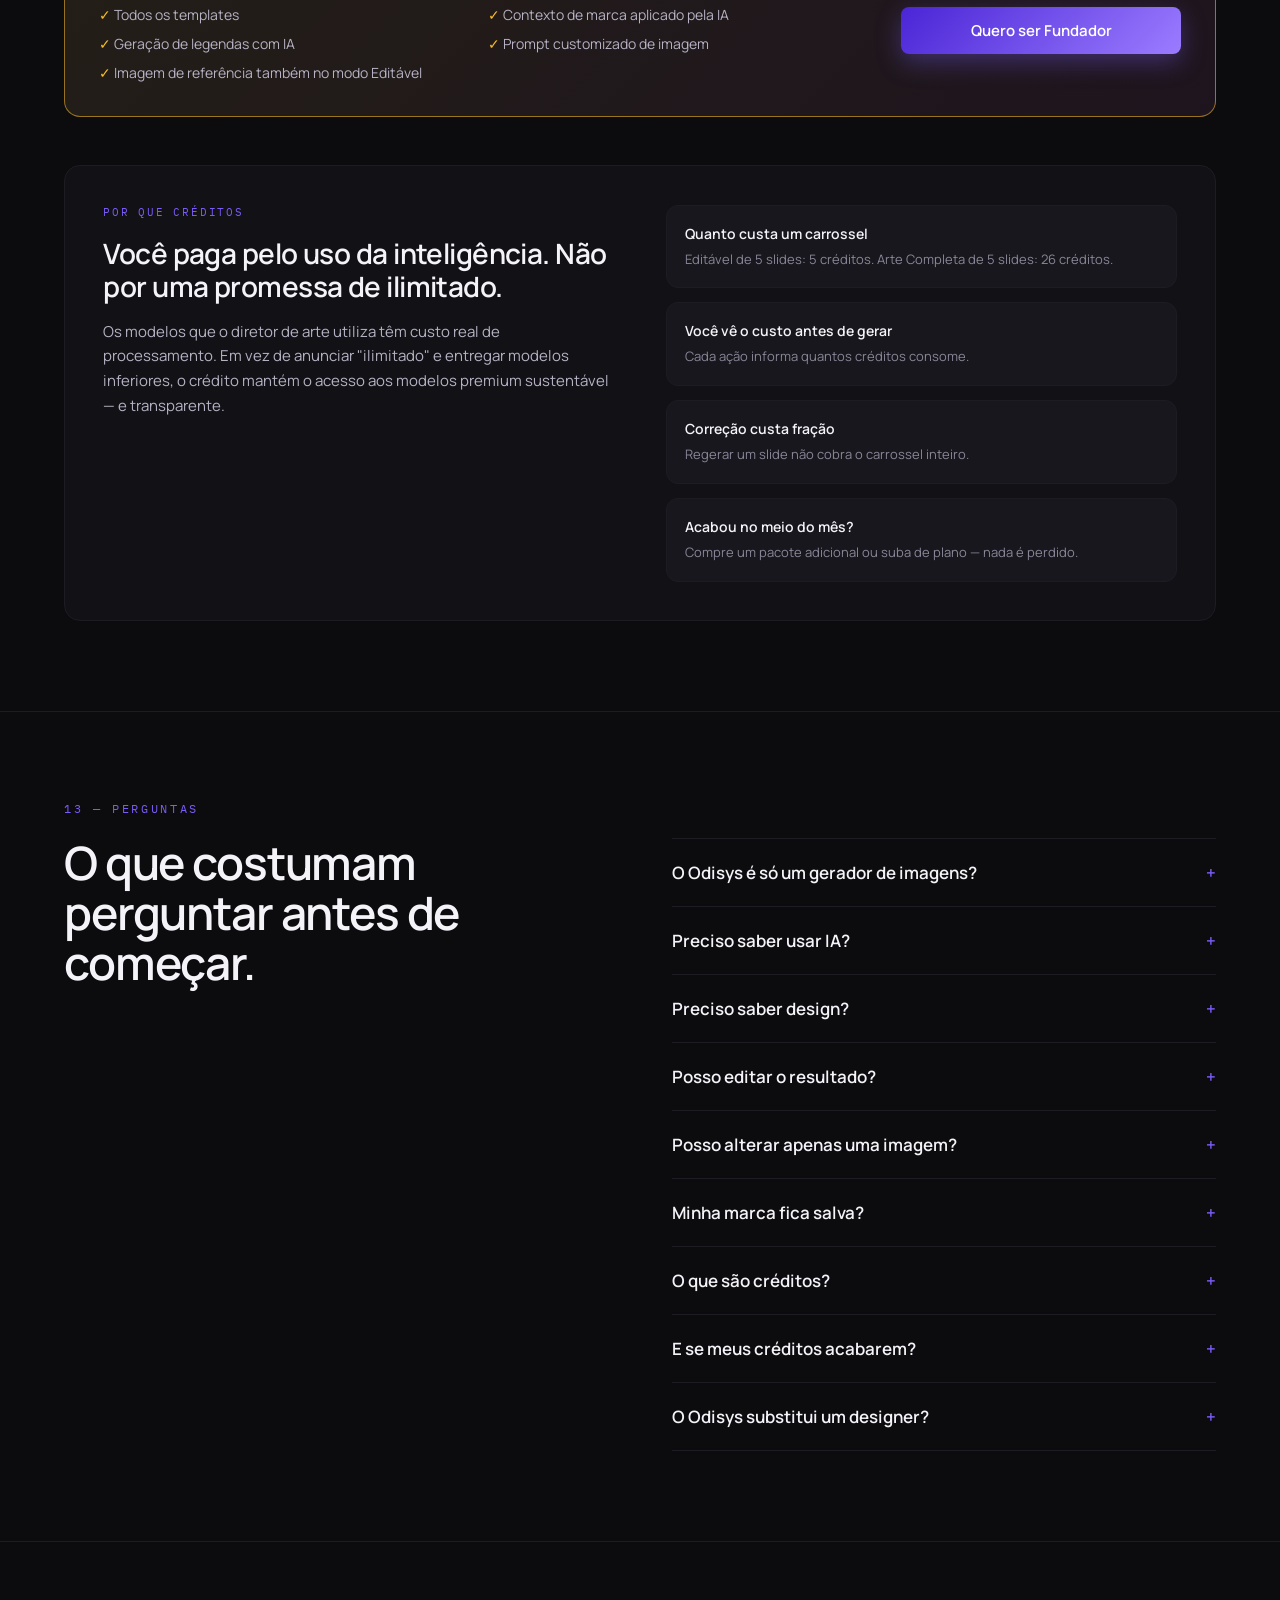
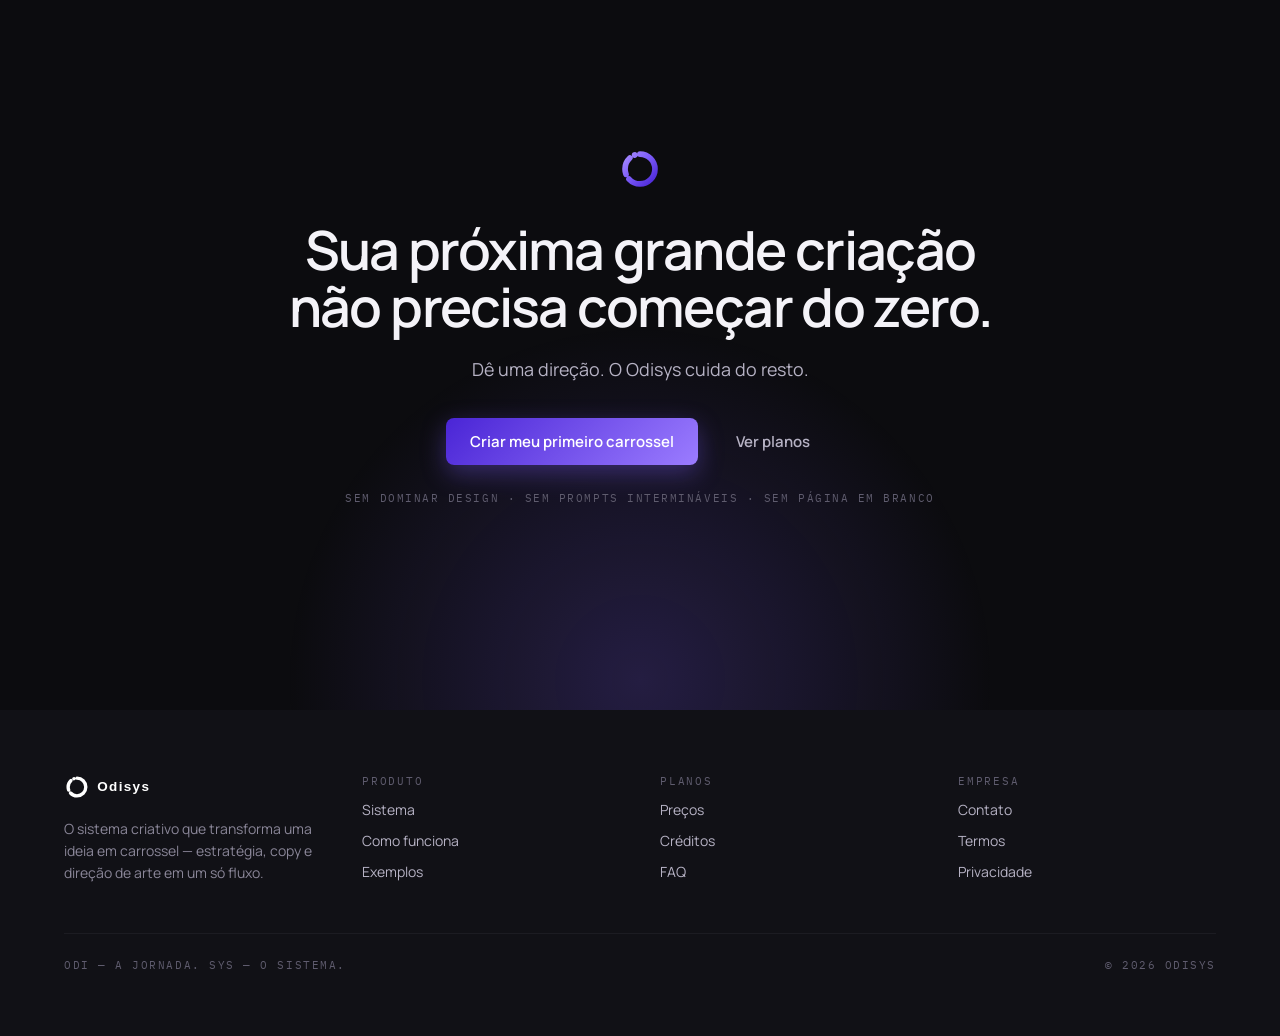
==== commit 273dc88f: "Atualiza preços e créditos dos planos conforme Stripe e app Preços reais (Stripe): Starter R$ 69,90," ====
--- a/index.html
+++ b/index.html
@@ -86,7 +86,7 @@
     {
       "@type": "Offer",
       "name": "Starter",
-      "price": "59.90",
+      "price": "69.90",
       "priceCurrency": "BRL",
       "url": "https://odisys.com.br/#precos",
       "availability": "https://schema.org/InStock"
@@ -94,7 +94,7 @@
     {
       "@type": "Offer",
       "name": "Pro",
-      "price": "99.90",
+      "price": "129.90",
       "priceCurrency": "BRL",
       "url": "https://odisys.com.br/#precos",
       "availability": "https://schema.org/InStock"
@@ -102,7 +102,7 @@
     {
       "@type": "Offer",
       "name": "Studio",
-      "price": "199.00",
+      "price": "249.00",
       "priceCurrency": "BRL",
       "url": "https://odisys.com.br/#precos",
       "availability": "https://schema.org/InStock"
@@ -757,7 +757,7 @@
           <div class="plan-desc">Para conhecer a Odisys antes de assinar.</div>
         </div>
         <div class="price-features">
-          <div>40 créditos ao criar a conta</div>
+          <div>26 créditos ao criar a conta — dá para 1 carrossel em Arte Completa</div>
           <div>Imagem de referência no modo Arte Completa</div>
           <div>Exportação em PNG e PDF</div>
           <div>Todos os templates</div>
@@ -772,11 +772,11 @@
       <div class="price-card is-plain">
         <div>
           <div class="plan-name">Starter</div>
-          <div class="price-row"><span class="amount">R$59,90</span><span class="suffix">/mês</span></div>
+          <div class="price-row"><span class="amount">R$69,90</span><span class="suffix">/mês</span></div>
           <div class="plan-desc">Para começar a publicar com consistência.</div>
         </div>
         <div class="price-features">
-          <div>80 créditos por mês</div>
+          <div>175 créditos por mês — até 35 carrosséis editáveis</div>
           <div>Imagem de referência no modo Arte Completa</div>
           <div>Exportação em PNG e PDF</div>
           <div>Todos os templates</div>
@@ -792,11 +792,11 @@
         <div class="price-badge">Mais popular</div>
         <div>
           <div class="plan-name">Pro</div>
-          <div class="price-row"><span class="amount">R$99,90</span><span class="suffix">/mês</span></div>
+          <div class="price-row"><span class="amount">R$129,90</span><span class="suffix">/mês</span></div>
           <div class="plan-desc">O equilíbrio entre volume e qualidade.</div>
         </div>
         <div class="price-features">
-          <div>160 créditos por mês</div>
+          <div>320 créditos por mês — até 64 carrosséis editáveis</div>
           <div>Exportação em PNG e PDF</div>
           <div>Todos os templates</div>
           <div>Contexto de marca aplicado pela IA</div>
@@ -810,11 +810,11 @@
       <div class="price-card is-plain">
         <div>
           <div class="plan-name">Studio</div>
-          <div class="price-row"><span class="amount">R$199</span><span class="suffix">/mês</span></div>
+          <div class="price-row"><span class="amount">R$249</span><span class="suffix">/mês</span></div>
           <div class="plan-desc">Para agências e criadores em escala.</div>
         </div>
         <div class="price-features">
-          <div>400 créditos por mês</div>
+          <div>800 créditos por mês — até 160 carrosséis editáveis</div>
           <div>Equipe: você + 3 assentos, com créditos compartilhados</div>
           <div>Exportação em PNG e PDF</div>
           <div>Todos os templates</div>
@@ -833,7 +833,7 @@
         <div class="plan-name">Fundador</div>
         <div class="plan-desc">Para os primeiros clientes: tudo do Pro, com mais créditos, preço anual travado e acesso antecipado a cada novidade da Odisys.</div>
         <div class="price-features founder-features">
-          <div>1.560 créditos por ano (130/mês)</div>
+          <div>2.000 créditos por ano — até 400 carrosséis editáveis</div>
           <div>Equivale a R$41/mês — preço de fundador travado</div>
           <div>Prioridade no lançamento das novidades</div>
           <div>Exportação em PNG e PDF</div>
@@ -858,6 +858,7 @@
         <p>Os modelos que o diretor de arte utiliza têm custo real de processamento. Em vez de anunciar "ilimitado" e entregar modelos inferiores, o crédito mantém o acesso aos modelos premium sustentável — e transparente.</p>
       </div>
       <div class="credits-notes">
+        <div class="credit-note"><div class="t">Quanto custa um carrossel</div><div class="d">Editável de 5 slides: 5 créditos. Arte Completa de 5 slides: 26 créditos.</div></div>
         <div class="credit-note"><div class="t">Você vê o custo antes de gerar</div><div class="d">Cada ação informa quantos créditos consome.</div></div>
         <div class="credit-note"><div class="t">Correção custa fração</div><div class="d">Regerar um slide não cobra o carrossel inteiro.</div></div>
         <div class="credit-note"><div class="t">Acabou no meio do mês?</div><div class="d">Compre um pacote adicional ou suba de plano — nada é perdido.</div></div>
